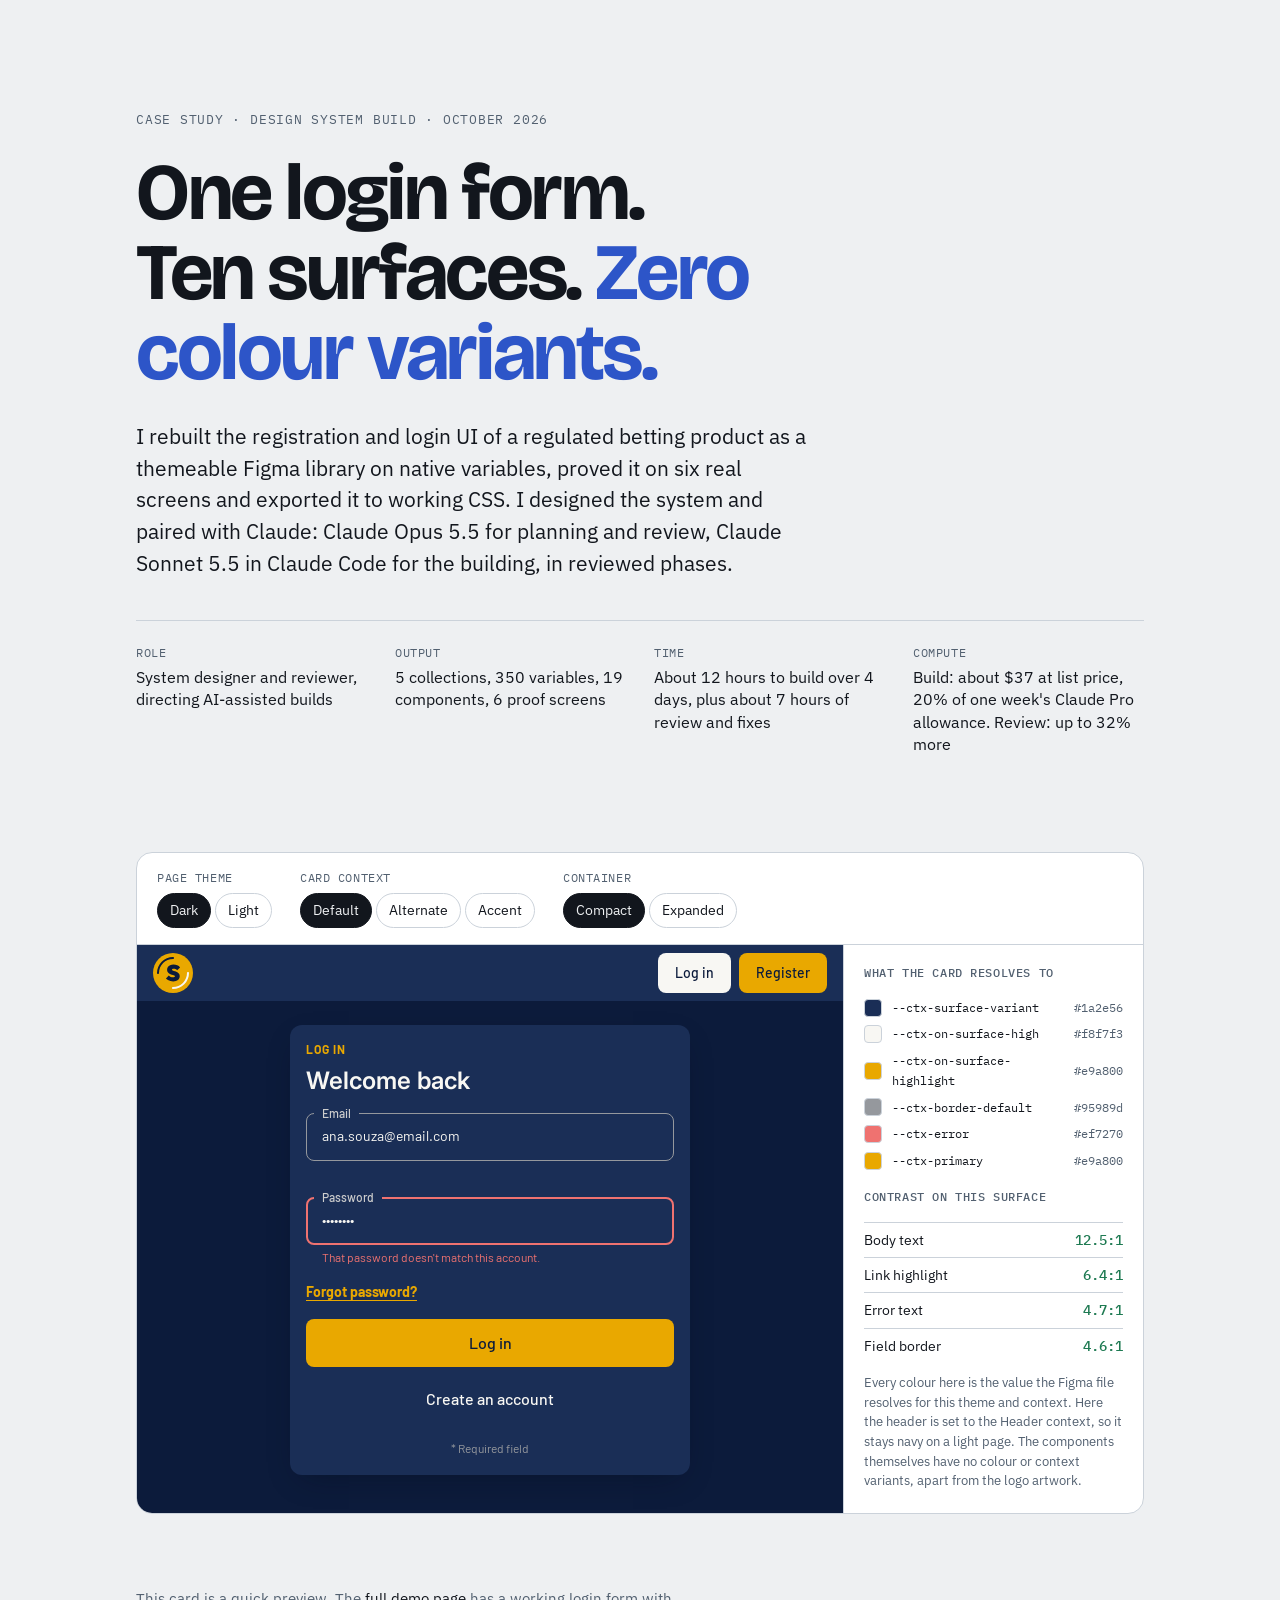
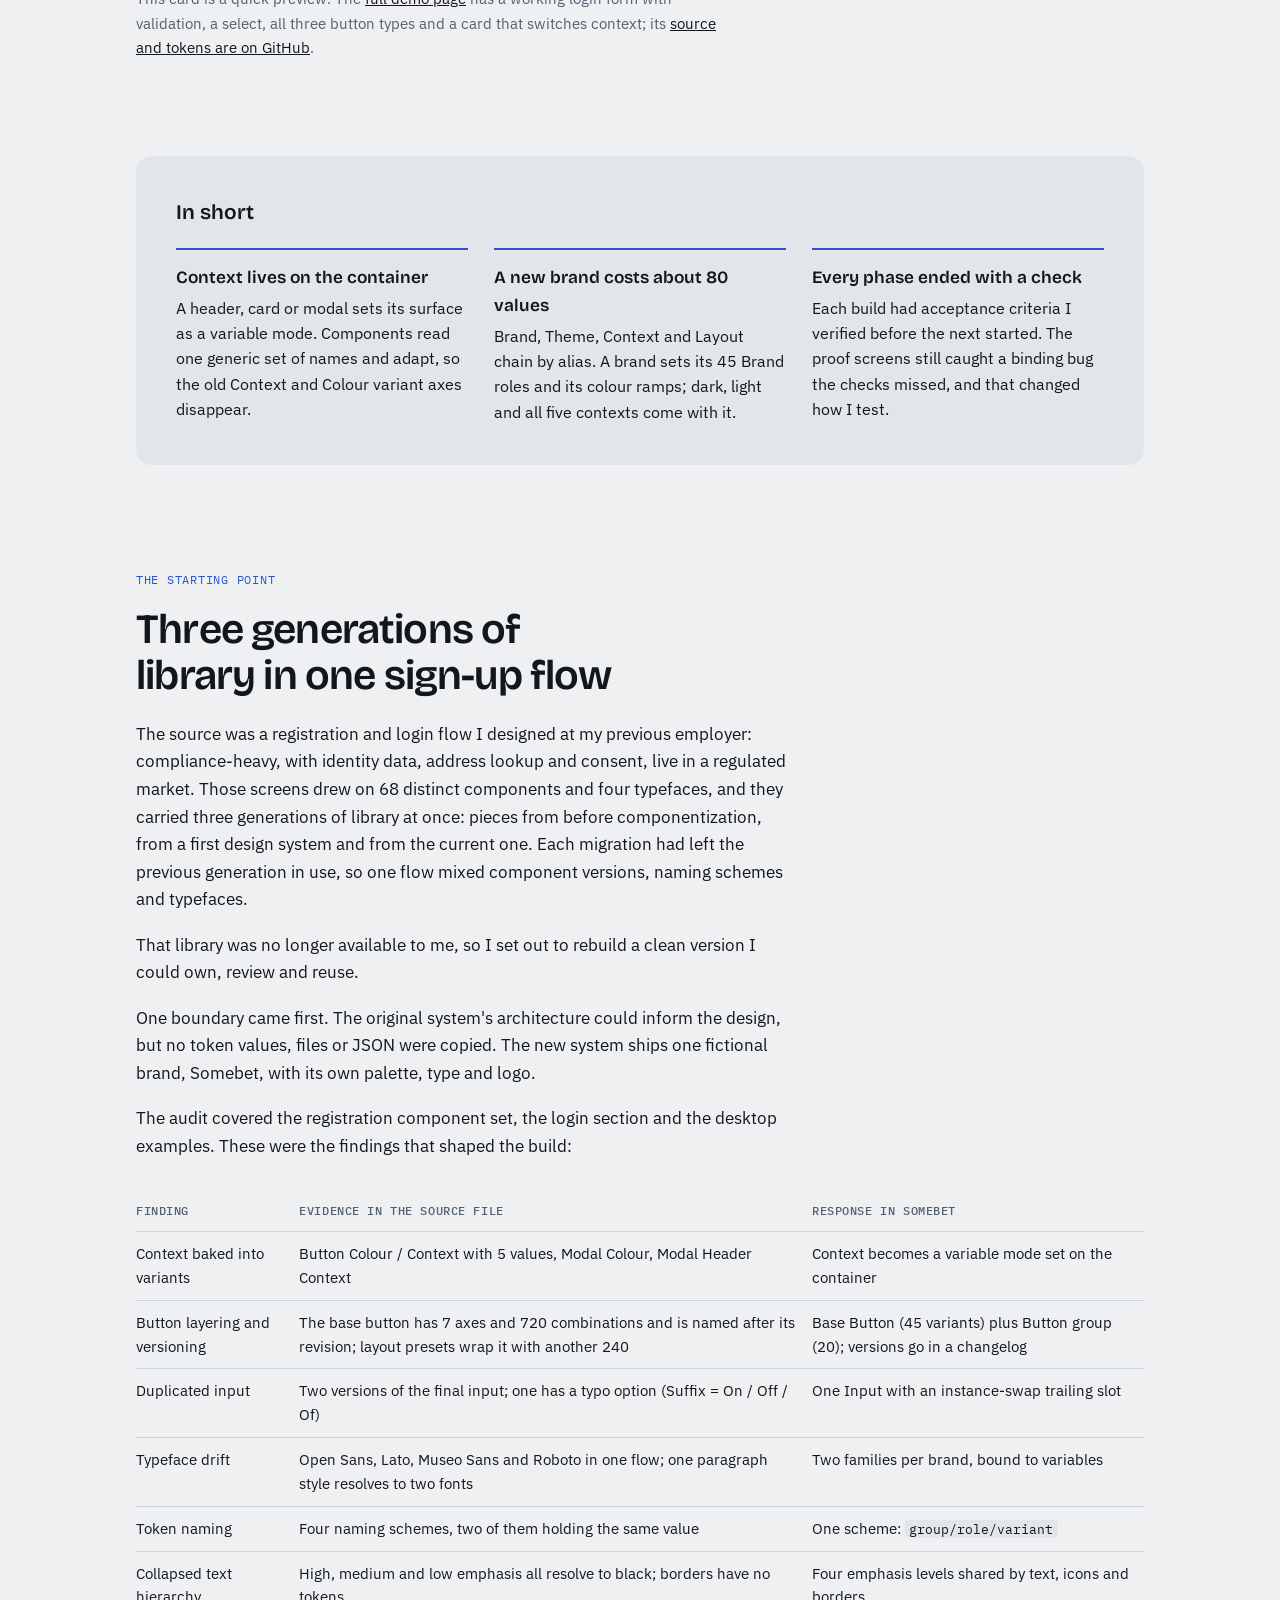
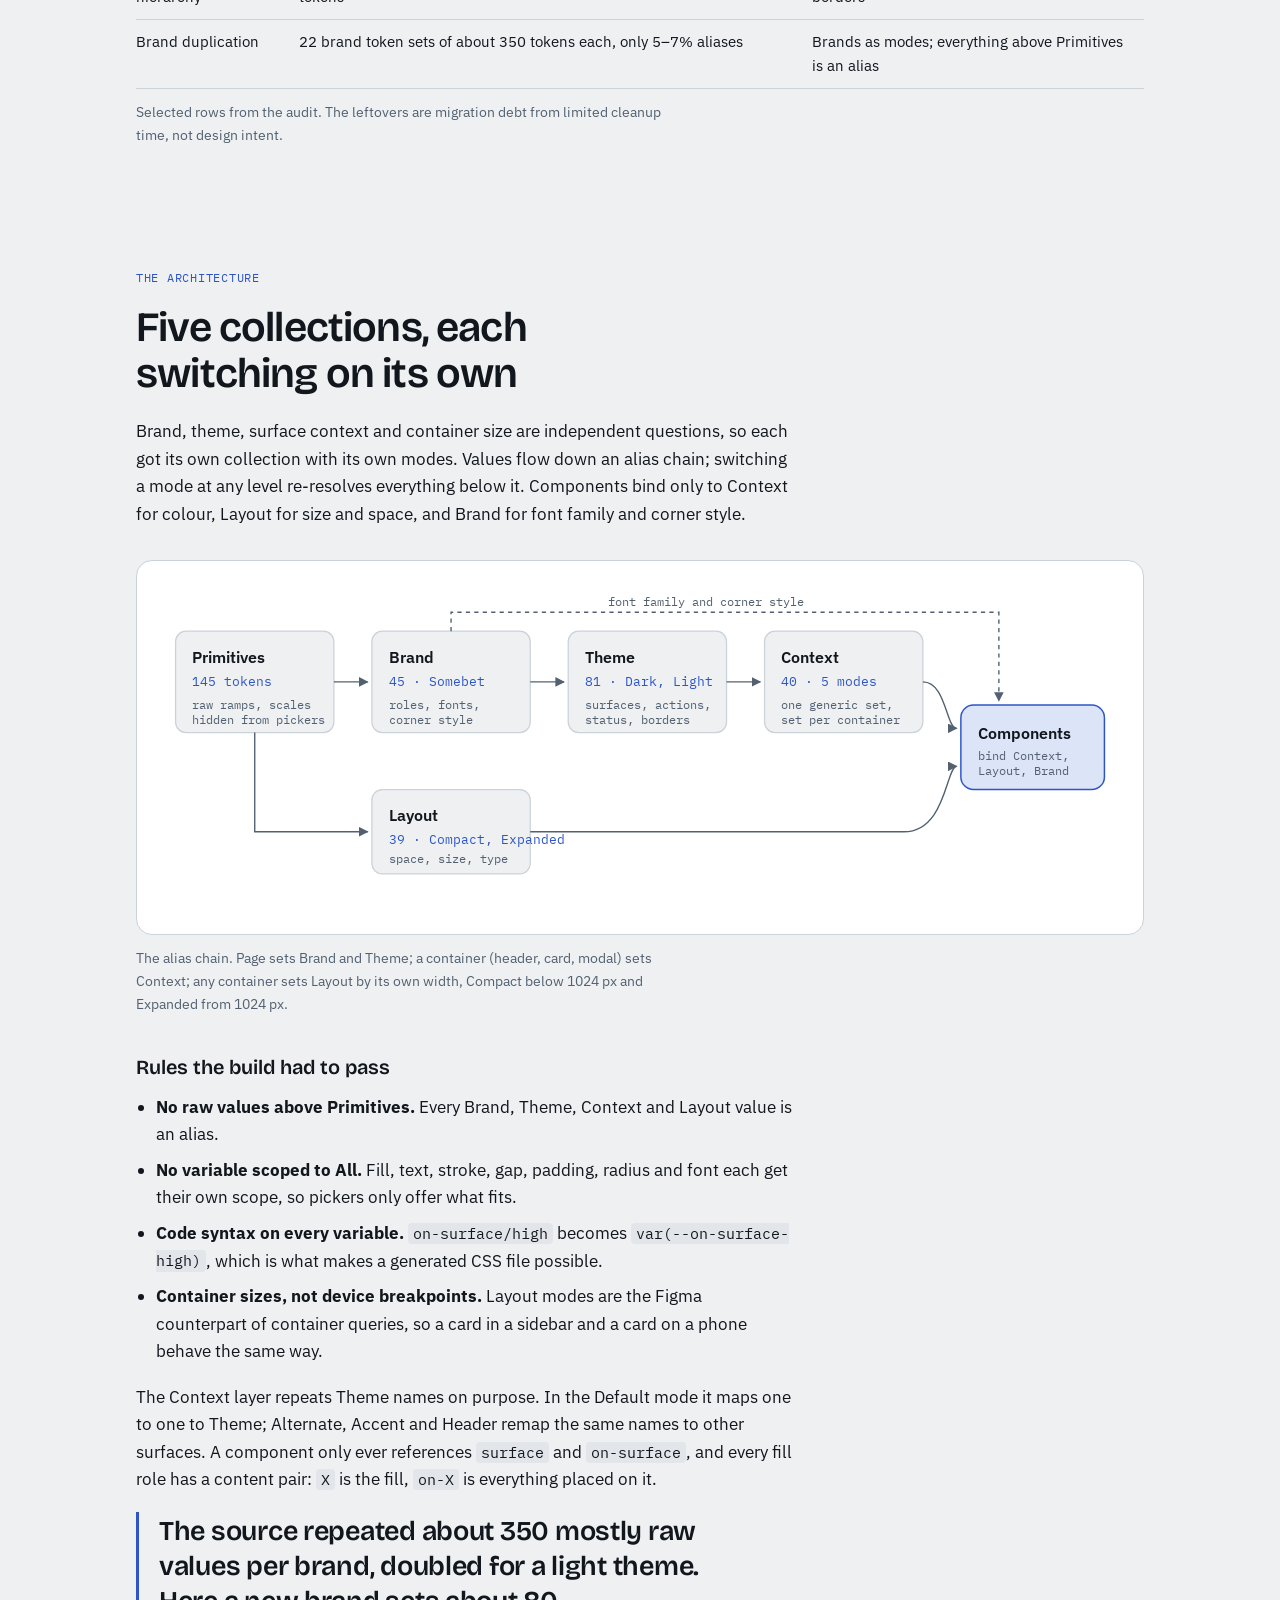
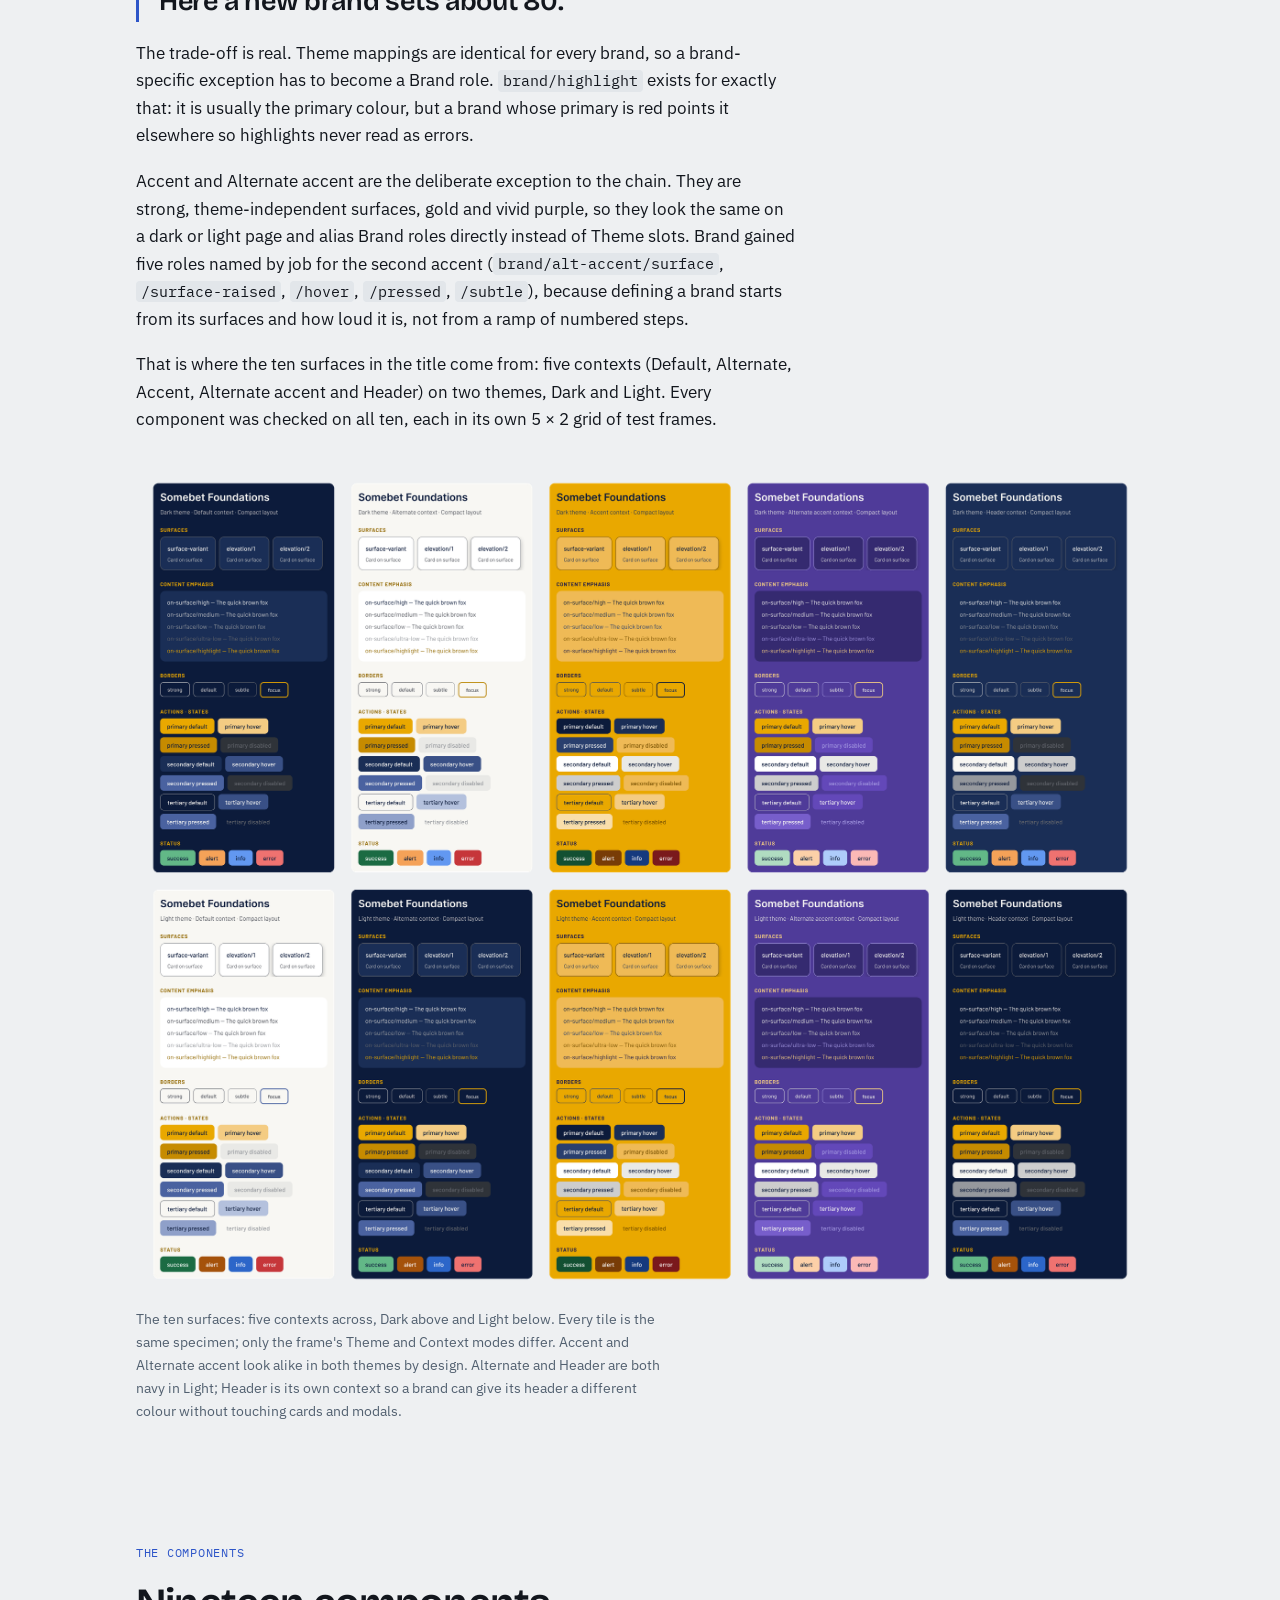
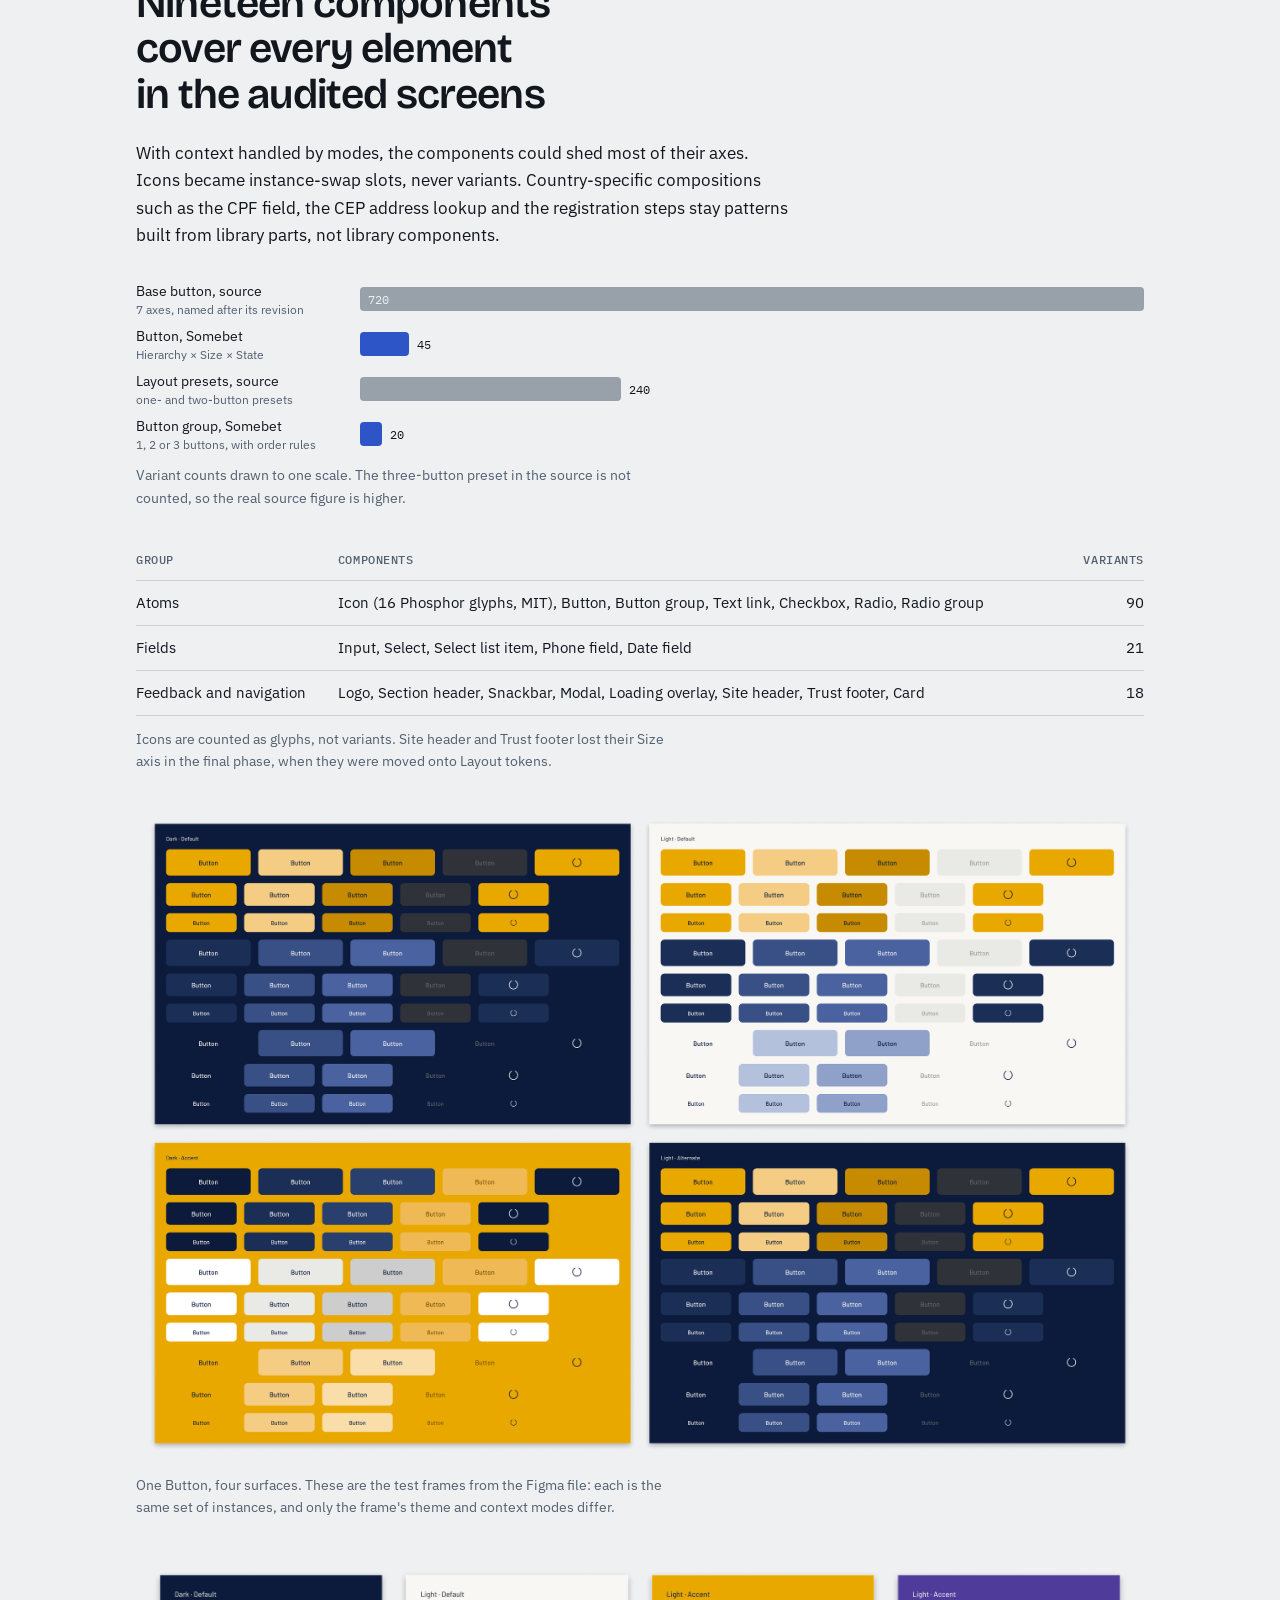
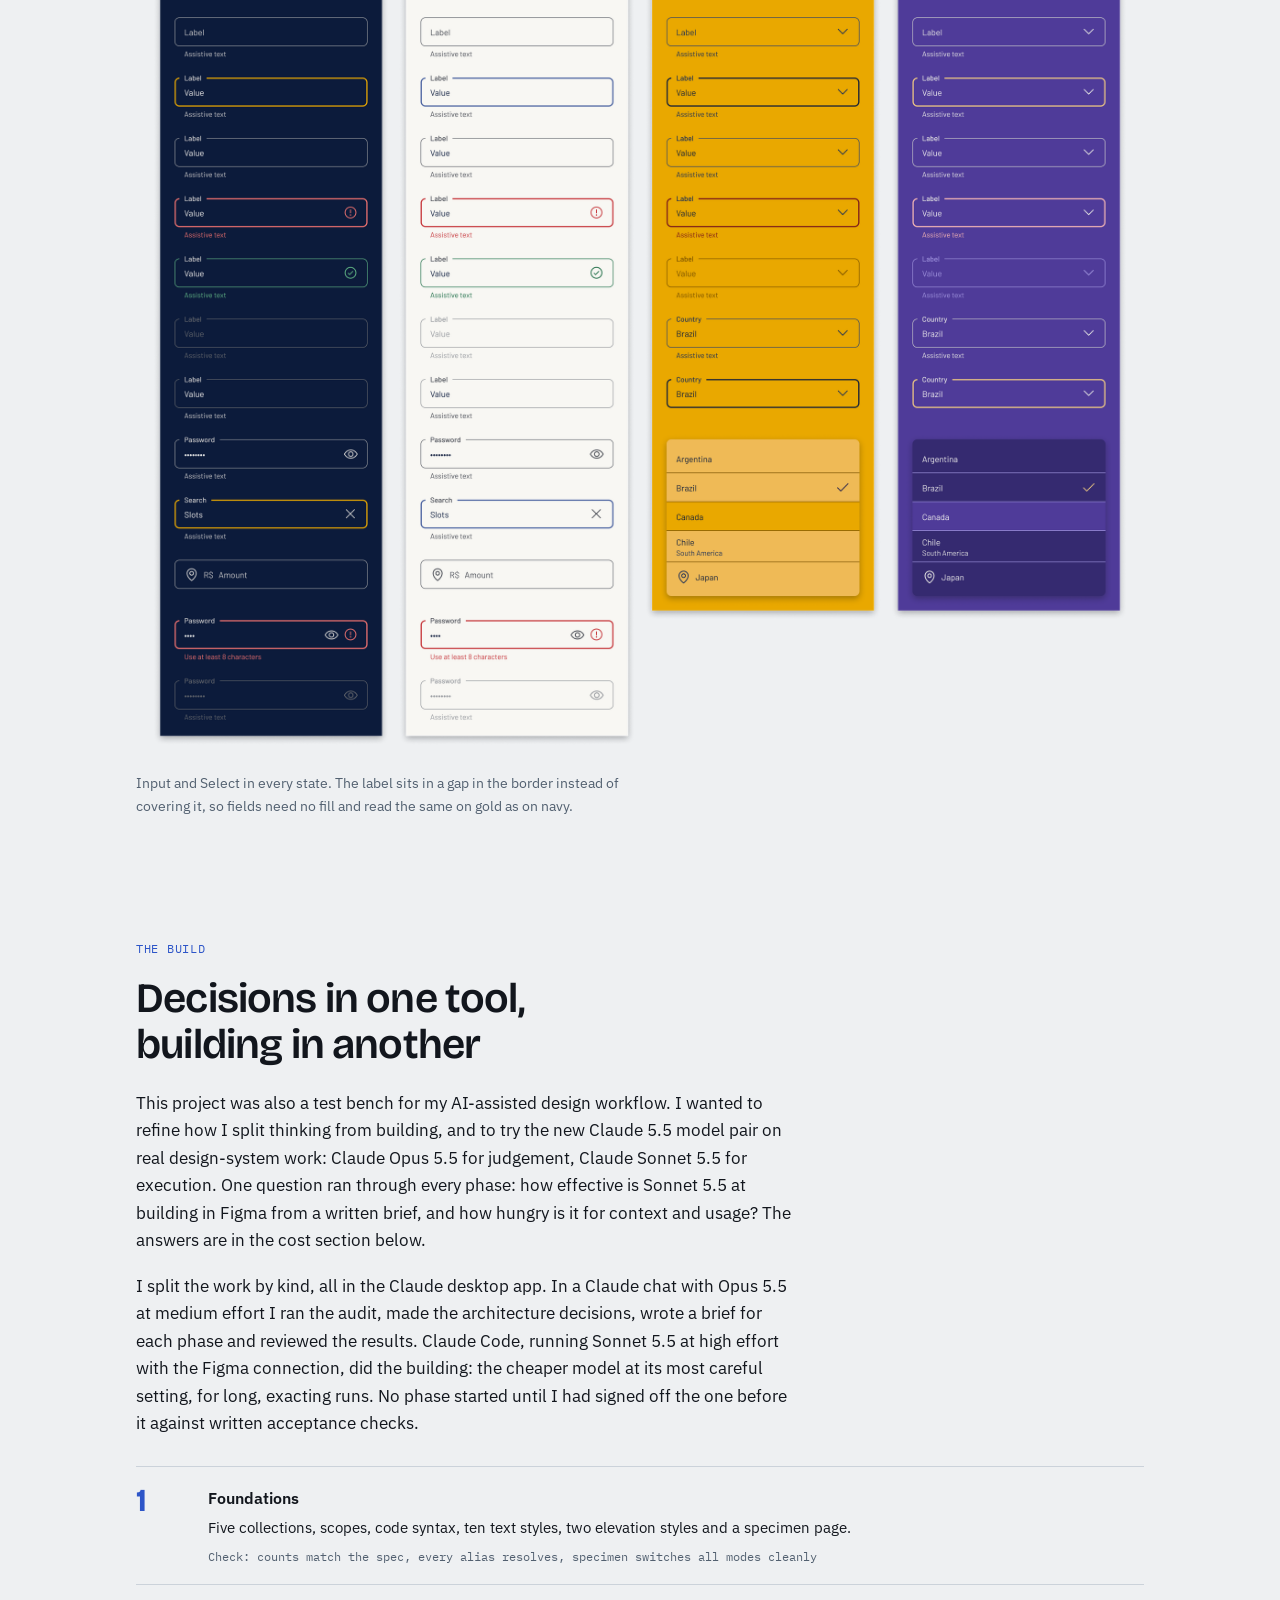
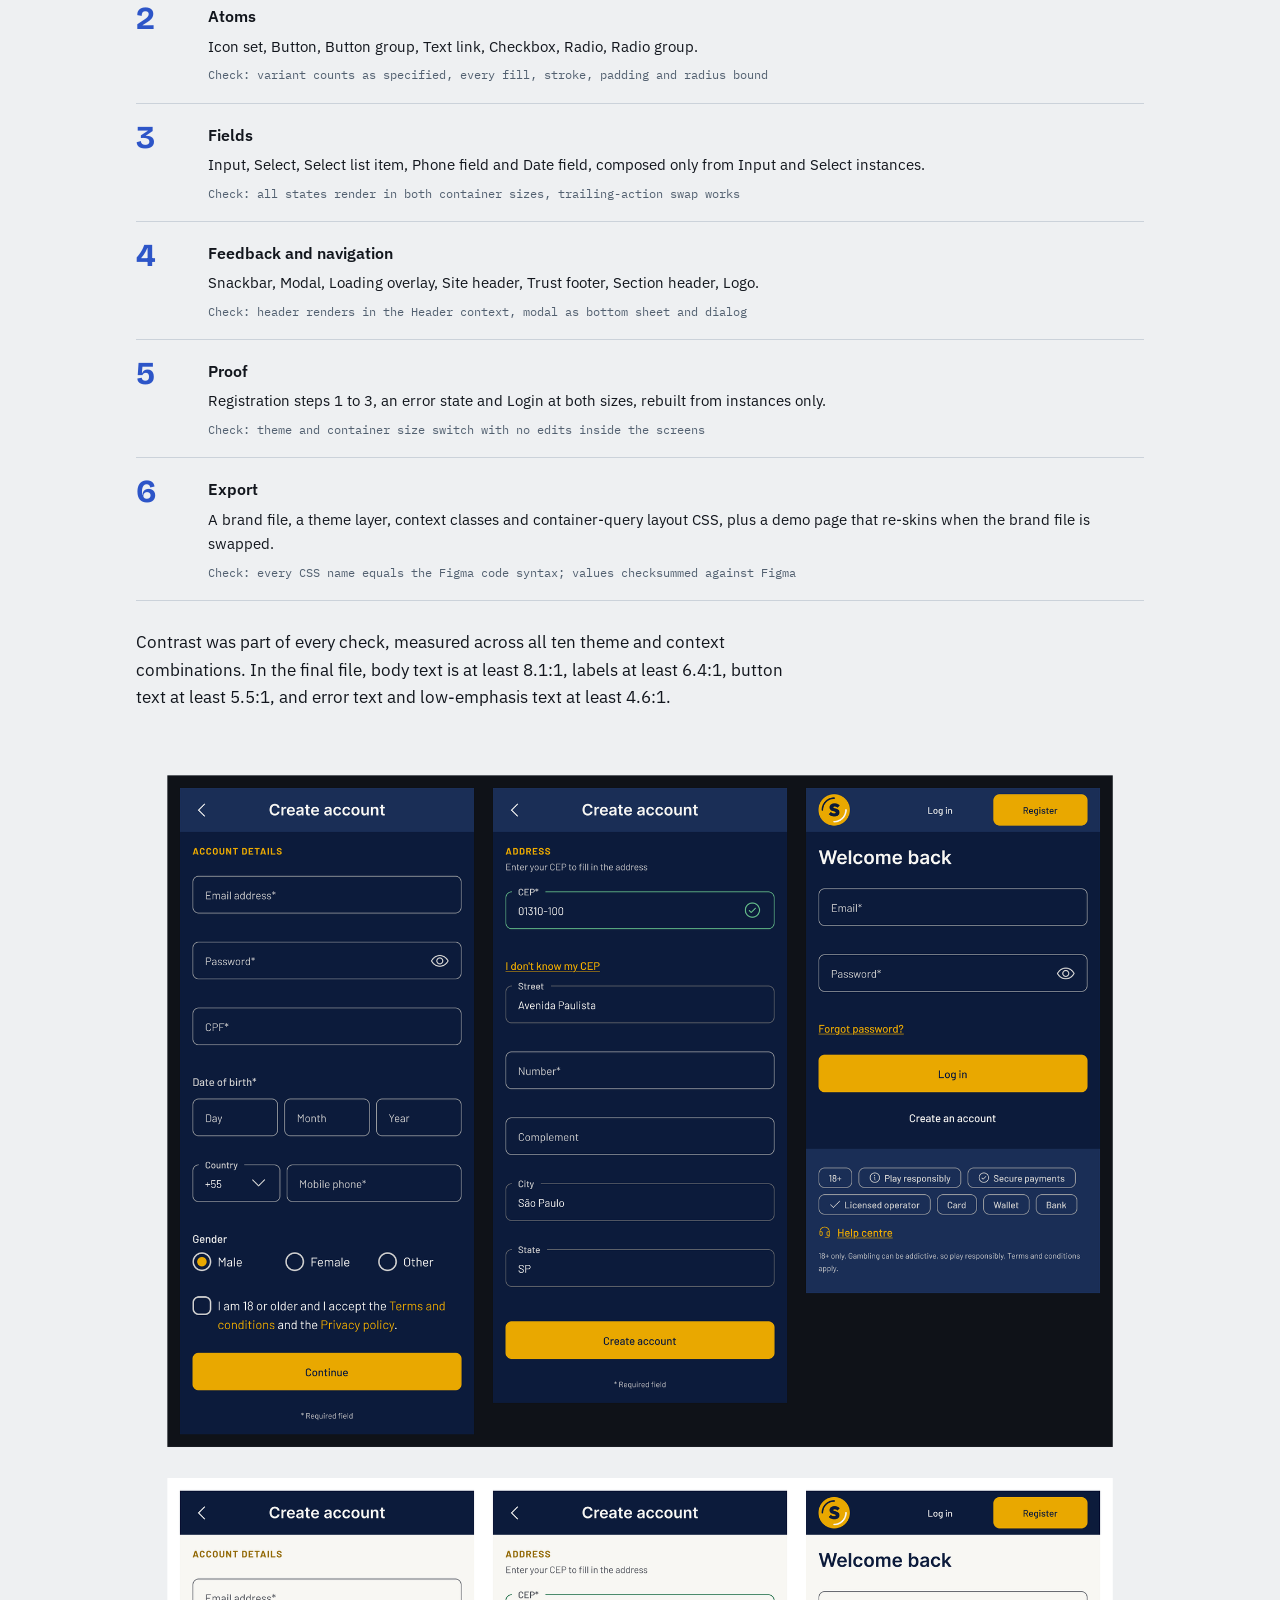
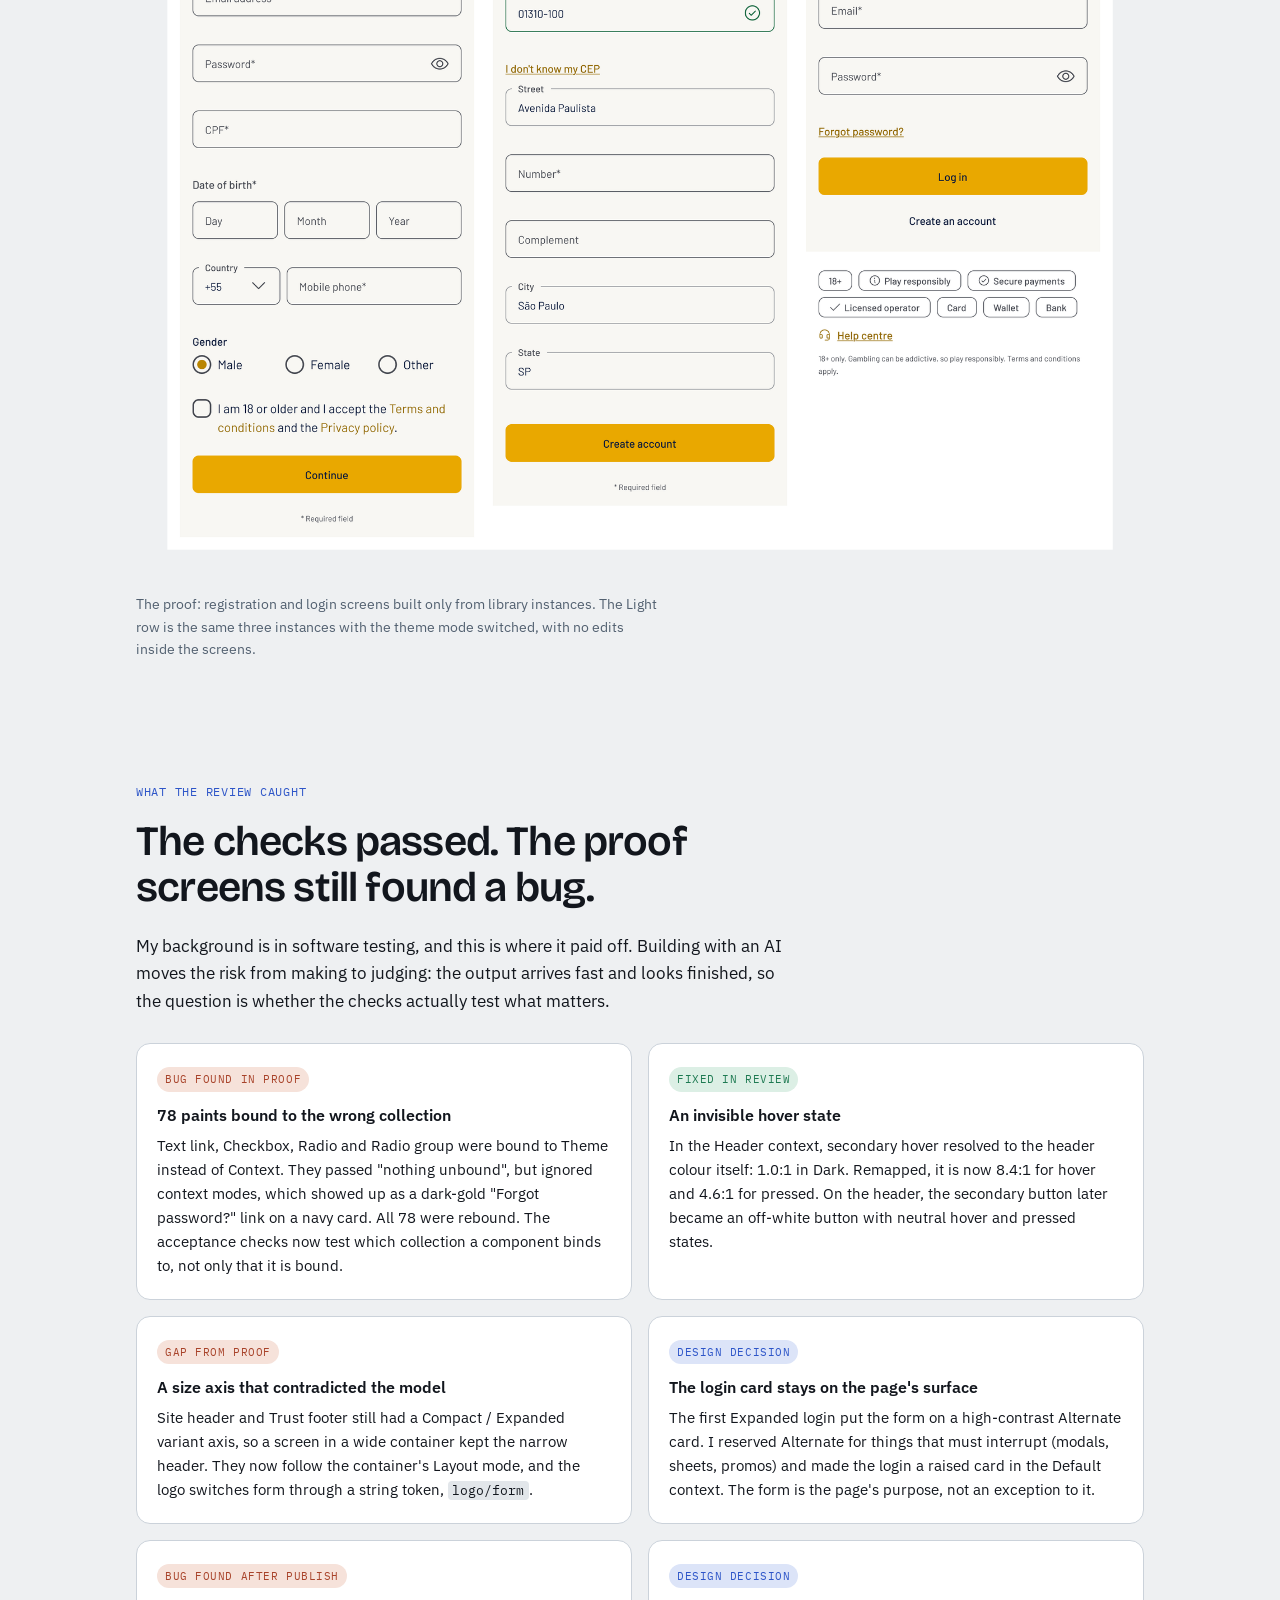
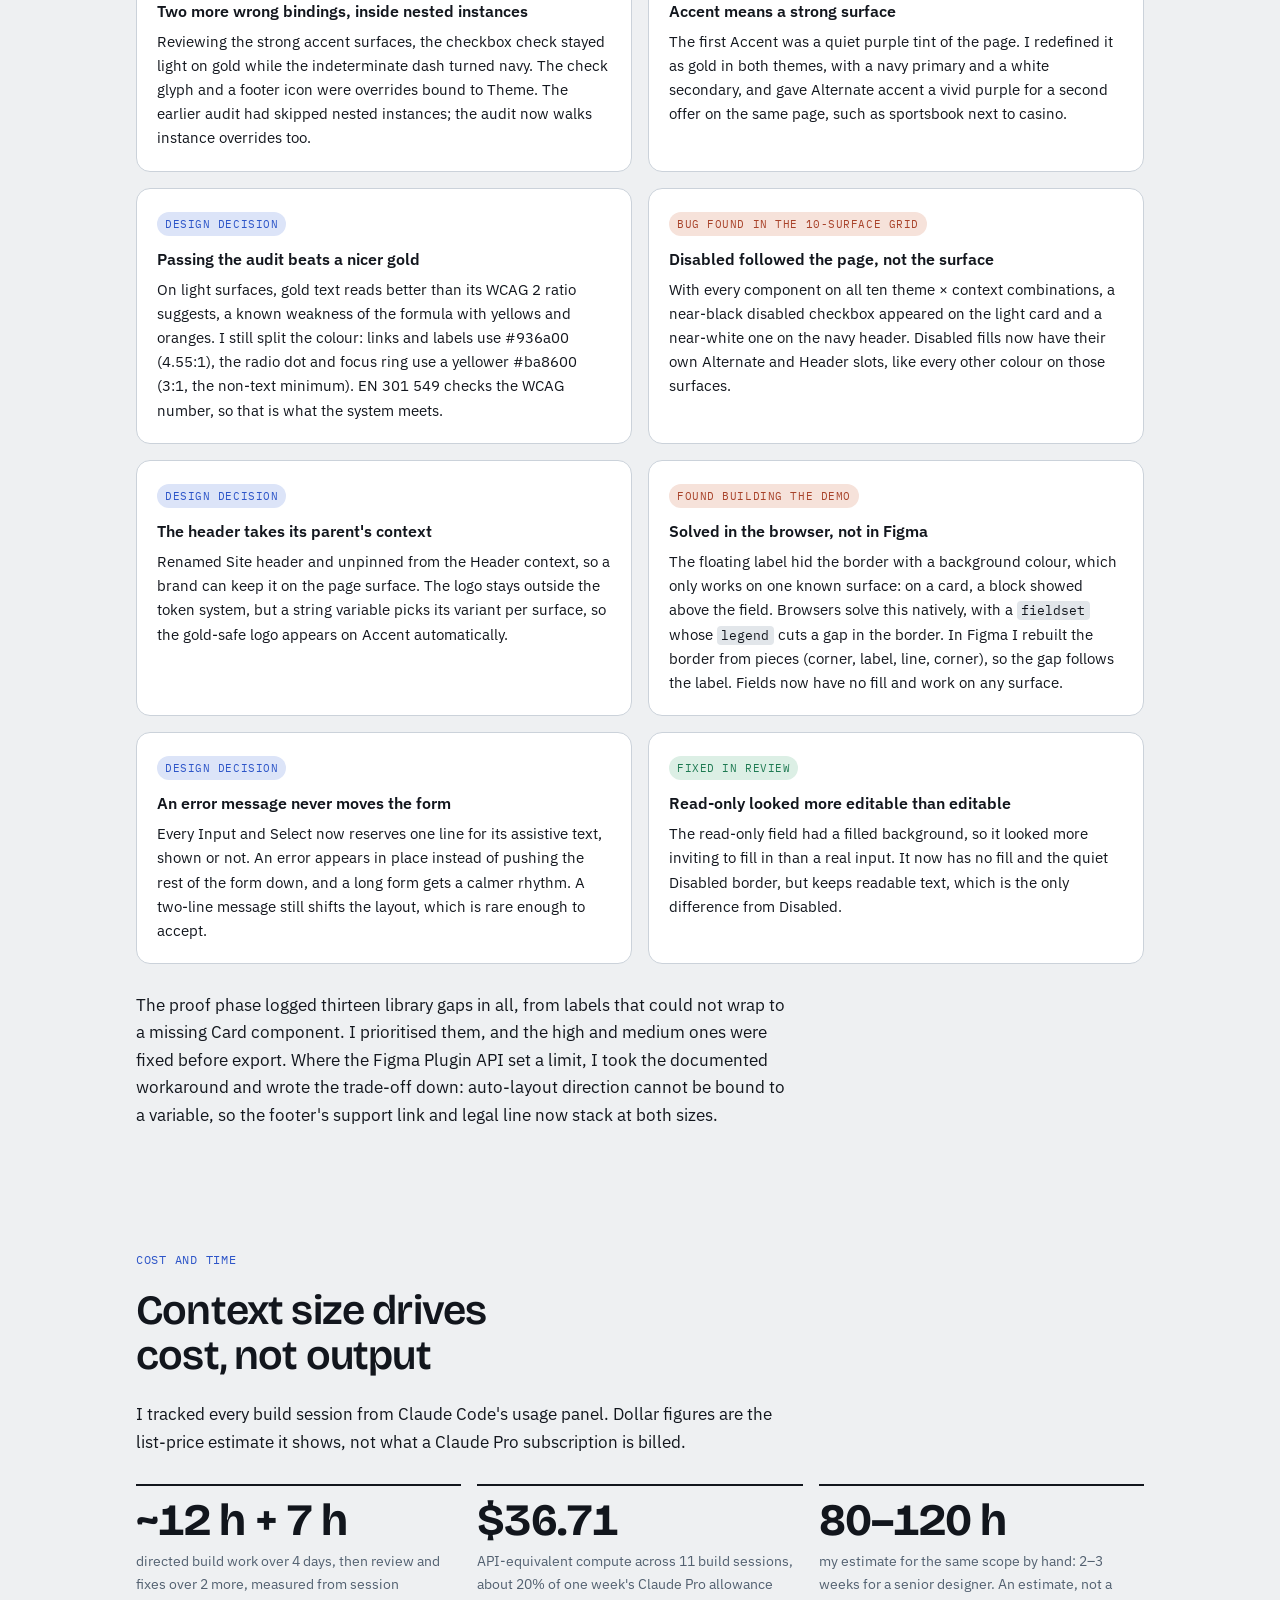
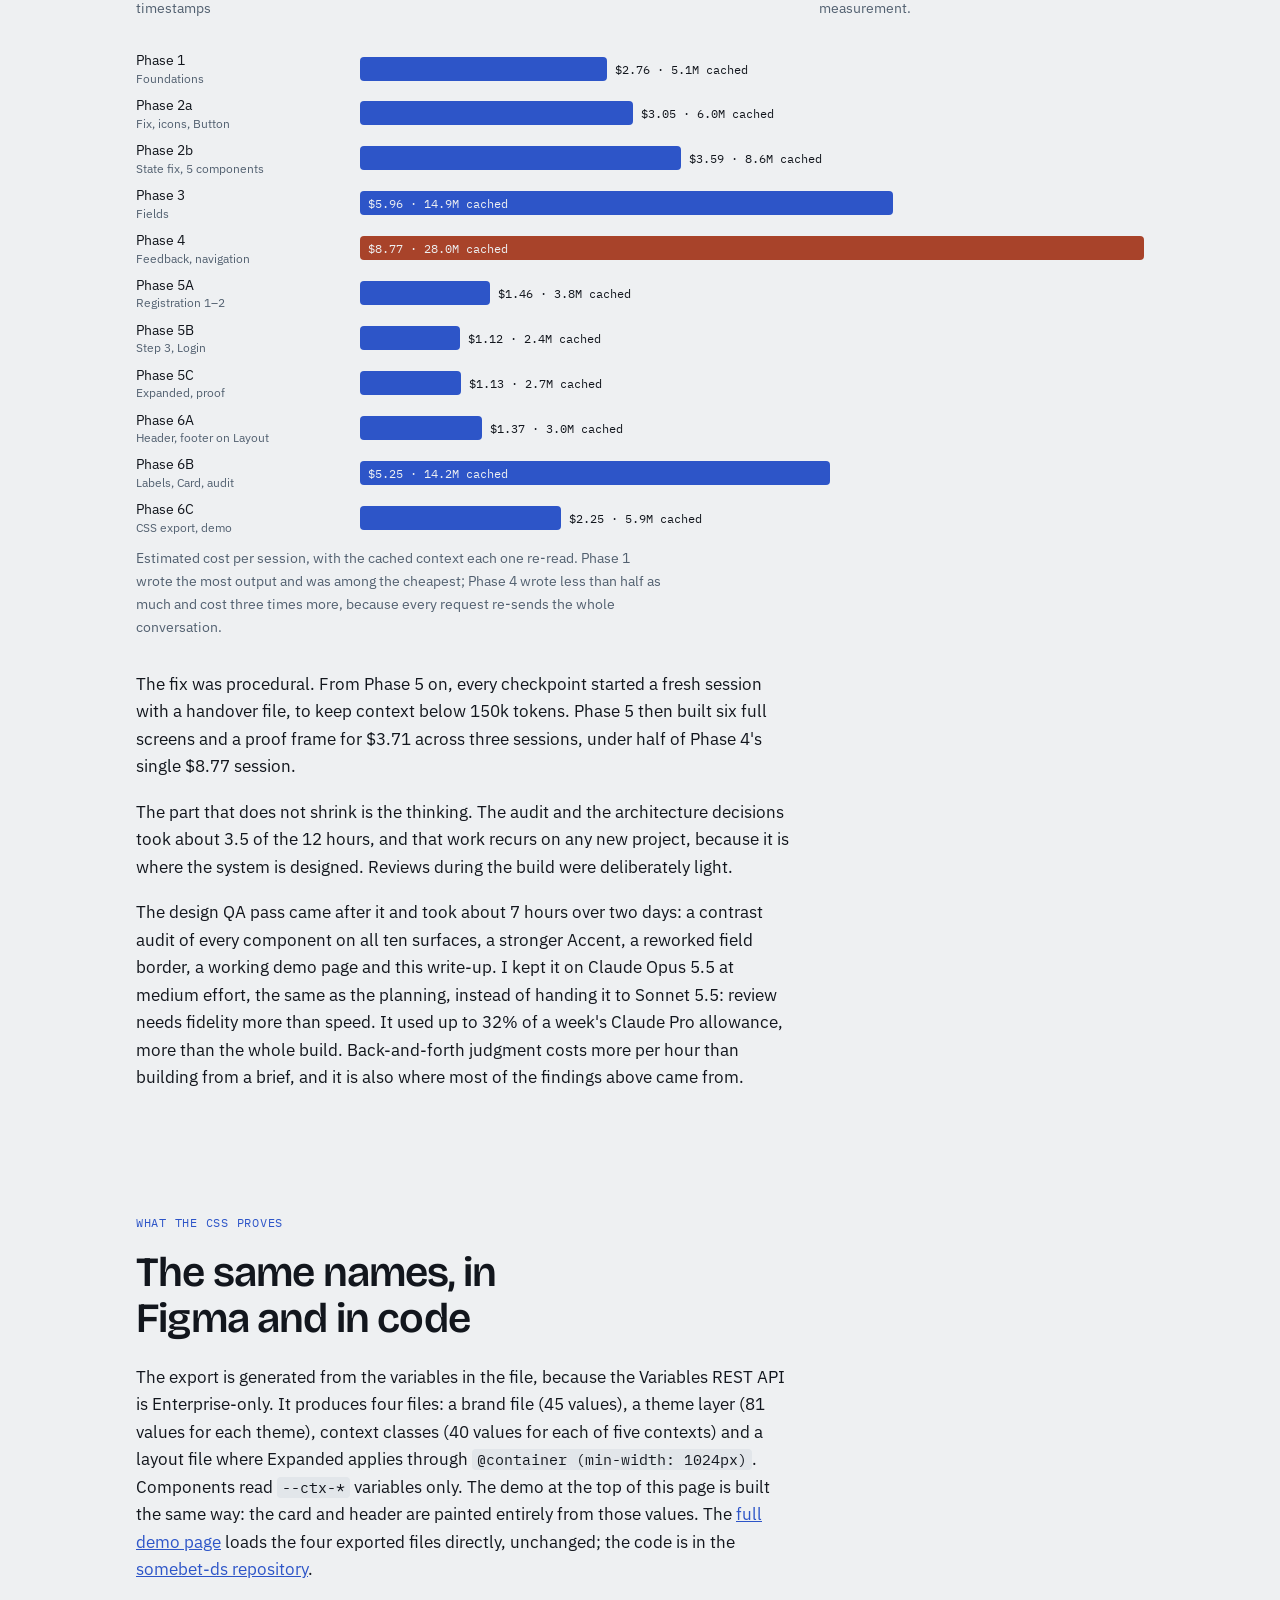
==== index.html @ 05ecf07a "Case study: current token counts in the diagram, real code-syntax example, exact variant count, logo" ====
<!doctype html>
<html lang="en">
<head>
<meta charset="utf-8">
<meta name="viewport" content="width=device-width, initial-scale=1">
<title>Somebet design system · Case study · István Pukli</title>
<meta name="description" content="How I rebuilt a betting product's registration and login UI as a themeable Figma library on native variables, proved it on real screens and exported it to working CSS.">
<meta name="author" content="István Pukli">
<link rel="canonical" href="https://istvanpukli.github.io/somebet-ds/">
<meta property="og:type" content="article">
<meta property="og:title" content="One login form. Ten surfaces. Zero colour variants.">
<meta property="og:description" content="How I rebuilt a betting product's registration and login UI as a themeable Figma library on native variables, proved it on real screens and exported it to working CSS.">
<meta property="og:url" content="https://istvanpukli.github.io/somebet-ds/">
<meta property="og:image" content="https://istvanpukli.github.io/somebet-ds/img/og.png">
<meta property="og:image:width" content="1200">
<meta property="og:image:height" content="627">
<meta name="twitter:card" content="summary_large_image">
<link rel="preconnect" href="https://fonts.googleapis.com">
<link rel="preconnect" href="https://fonts.gstatic.com" crossorigin>
<link href="https://fonts.googleapis.com/css2?family=Bricolage+Grotesque:opsz,wght@12..96,400;12..96,600;12..96,700&family=IBM+Plex+Sans:wght@400;500;600&family=IBM+Plex+Mono:wght@400;500&family=Inter:wght@600&family=Barlow:wght@400;500;700&family=Outfit:wght@700&display=swap" rel="stylesheet">
<style>
/* Layout: a single reading column with wide breakout figures; the live token demo is the hero. */
:root{
  --paper:#EEF0F2; --paper-2:#E2E6EA; --card:#FFFFFF; --ink:#12161D; --ink-soft:#526070; --line:#CBD2DA;
  --signal:#2D55C8; --signal-tint:#DCE4F8; --flag:#A8432A; --flag-tint:#F6E2DA; --pass:#1E7A52; --pass-tint:#DCEFE5;
  --note:#7E5300; --note-tint:#FFF2D2;
  --display:"Bricolage Grotesque", "Avenir Next", "Segoe UI", system-ui, sans-serif;
  --body:"IBM Plex Sans", "Helvetica Neue", Arial, system-ui, sans-serif;
  --mono:"IBM Plex Mono", ui-monospace, "SFMono-Regular", Menlo, Consolas, monospace;
}
@media (prefers-color-scheme: dark){
  :root:not([data-theme="light"]){
    --paper:#0F1217; --paper-2:#171C23; --card:#1B2129; --ink:#E7EBF0; --ink-soft:#9BA6B4; --line:#2C3540;
    --signal:#91AAFF; --signal-tint:#1E2A4A; --flag:#F0907A; --flag-tint:#3A2119; --pass:#62C394; --pass-tint:#17302A;
    --note:#F0C766; --note-tint:#33290F; color-scheme:dark;
  }
}
:root[data-theme="dark"]{
  --paper:#0F1217; --paper-2:#171C23; --card:#1B2129; --ink:#E7EBF0; --ink-soft:#9BA6B4; --line:#2C3540;
  --signal:#91AAFF; --signal-tint:#1E2A4A; --flag:#F0907A; --flag-tint:#3A2119; --pass:#62C394; --pass-tint:#17302A;
  --note:#F0C766; --note-tint:#33290F; color-scheme:dark;
}
*,*::before,*::after{box-sizing:border-box}
@media (prefers-reduced-motion:no-preference){html{scroll-behavior:smooth}}
body{background:var(--paper);color:var(--ink);font-family:var(--body);font-size:17px;line-height:1.62;-webkit-font-smoothing:antialiased}
a{color:var(--signal)}
:focus-visible{outline:2px solid var(--signal);outline-offset:3px;border-radius:3px}
code,.mono{font-family:var(--mono);font-size:.86em}
code{background:var(--paper-2);padding:.08em .35em;border-radius:4px;overflow-wrap:anywhere}

.page{max-width:1120px;margin:0 auto;padding-inline:clamp(16px,5vw,56px)}
.prose{max-width:66ch}
h1,h2,h3{font-family:var(--display);text-wrap:balance;margin:0}

/* Hero */
.hero{padding-block:clamp(48px,8vw,104px) clamp(24px,4vw,40px)}
.kicker{font-family:var(--mono);font-size:.8rem;letter-spacing:.06em;text-transform:uppercase;color:var(--ink-soft);margin:0 0 22px}
.hero h1{font-weight:700;font-size:clamp(2.4rem,6.6vw,5rem);line-height:1;letter-spacing:-.03em;max-width:15ch}
.hero h1 em{font-style:normal;color:var(--signal)}
.standfirst{font-size:clamp(1.12rem,1.9vw,1.32rem);line-height:1.5;max-width:52ch;margin:28px 0 0;color:var(--ink)}
.facts{display:grid;grid-template-columns:repeat(4,minmax(0,1fr));gap:20px 28px;margin:40px 0 0;padding:22px 0 0;border-top:1px solid var(--line)}
.facts dt{font-family:var(--mono);font-size:.74rem;letter-spacing:.05em;text-transform:uppercase;color:var(--ink-soft);margin-bottom:4px}
.facts dd{margin:0;font-size:.97rem;line-height:1.45}
@media (max-width:820px){.facts{grid-template-columns:repeat(2,minmax(0,1fr))}}

/* Demo */
.demo{margin:clamp(32px,5vw,56px) 0 clamp(56px,9vw,104px);display:grid;grid-template-columns:minmax(0,1fr) 300px;gap:0;background:var(--card);border:1px solid var(--line);border-radius:16px;overflow:hidden}
@media (max-width:900px){.demo{grid-template-columns:1fr}}
.controls{grid-column:1/-1;display:flex;flex-wrap:wrap;gap:14px 28px;padding:16px 20px;border-bottom:1px solid var(--line)}
.ctl{display:flex;flex-direction:column;gap:6px;min-width:0}
.ctl-label{font-family:var(--mono);font-size:.72rem;letter-spacing:.05em;text-transform:uppercase;color:var(--ink-soft)}
.seg{display:flex;flex-wrap:wrap;gap:4px}
.seg button{font:inherit;font-size:.86rem;border:1px solid var(--line);background:transparent;color:var(--ink);border-radius:999px;padding:5px 12px;cursor:pointer}
.seg button:hover{border-color:var(--ink-soft)}
.seg button[aria-pressed="true"]{background:var(--ink);color:var(--paper);border-color:var(--ink)}
.stage{background:var(--surface);transition:background .25s;min-width:0;display:flex;flex-direction:column;min-height:520px}
.readout{border-left:1px solid var(--line);padding:18px 20px 22px;display:flex;flex-direction:column;gap:16px;min-width:0}
@media (max-width:900px){.readout{border-left:0;border-top:1px solid var(--line)}}
.readout h3{font-family:var(--mono);font-size:.74rem;font-weight:500;letter-spacing:.05em;text-transform:uppercase;color:var(--ink-soft)}
.tok{list-style:none;margin:0;padding:0;display:grid;gap:7px}
.tok li{display:grid;grid-template-columns:18px minmax(0,1fr) auto;gap:10px;align-items:center;font-family:var(--mono);font-size:.76rem}
.tok .sw{width:18px;height:18px;border-radius:4px;border:1px solid var(--line)}
.tok .nm{overflow-wrap:anywhere}
.tok .hx{color:var(--ink-soft);font-variant-numeric:tabular-nums}
.ratios{display:grid;gap:6px}
.ratio{display:flex;justify-content:space-between;gap:10px;font-size:.86rem;border-top:1px solid var(--line);padding-top:6px}
.ratio b{font-family:var(--mono);font-weight:500;font-variant-numeric:tabular-nums}
.ratio .ok{color:var(--pass)}
.readout p{margin:0;font-size:.82rem;color:var(--ink-soft);line-height:1.5}

/* Somebet UI inside the demo, painted only from --ctx values set by script */
.sb{font-family:"Barlow",Arial,sans-serif;color:var(--on-surface-high)}
.sb-header{background:var(--surface);color:var(--on-surface-high);display:flex;align-items:center;justify-content:space-between;gap:12px;padding-inline:var(--inset);height:var(--header-h);transition:background .25s,height .2s}
.logo-svg{display:block;height:32px;width:auto;max-width:100%}
.logo-svg.c{height:40px}
.lg-some{fill:var(--on-surface-high);transition:fill .25s}
.hdr-actions{display:flex;gap:8px}
.sb-btn{font-family:"Barlow",Arial,sans-serif;font-weight:500;font-size:14px;line-height:20px;border-radius:8px;border:1.5px solid transparent;padding:0 16px;height:40px;display:inline-flex;align-items:center;justify-content:center;cursor:pointer;white-space:nowrap;transition:background .15s}
.b-primary{background:var(--primary);color:var(--on-primary)}
.b-primary:hover{background:var(--primary-hover)}
.b-primary:active{background:var(--primary-pressed)}
.b-secondary{background:var(--secondary);color:var(--on-secondary)}
.b-secondary:hover{background:var(--secondary-hover)}
.b-tertiary{background:var(--tertiary);color:var(--on-tertiary)}
.b-tertiary:hover{background:var(--tertiary-hover)}
.sb-body{flex:1;display:flex;justify-content:center;align-items:flex-start;padding:var(--section) var(--inset)}
.sb-card{width:100%;max-width:var(--form-w);background:var(--surface);color:var(--on-surface-high);border-radius:12px;padding:var(--inset-c);display:flex;flex-direction:column;gap:16px;transition:background .25s}
.sb-card.raised{background:var(--surface-variant);box-shadow:0 10px 30px -12px rgba(5,10,25,.45)}
.overline{font-weight:700;font-size:12px;line-height:16px;letter-spacing:.08em;text-transform:uppercase;color:var(--on-surface-highlight);margin:0}
.sb-title{font-family:"Inter",sans-serif;font-weight:600;font-size:var(--hl);line-height:var(--hl-lh);margin:-8px 0 0;color:var(--on-surface-high)}
/* Field: no fill; the border is a fieldset whose legend (an invisible copy of the label) cuts the notch */
.field{display:flex;flex-direction:column;gap:4px}
.field .fbox{position:relative}
.field .box{height:48px;display:flex;align-items:center;padding:0 16px;font-size:14px;color:var(--on-surface-high)}
.field .ol{position:absolute;inset:-7.5px 0 0 0;margin:0;min-width:0;padding:0 7px;border:1px solid var(--border-default);border-radius:8px;pointer-events:none;transition:border-color .25s}
.field .ol legend{float:unset;width:auto;height:16px;padding:0;max-width:100%;overflow:hidden;visibility:hidden;white-space:nowrap;font-weight:500;font-size:12px;line-height:16px}
.field .ol legend span{display:inline-block;padding:0 8px}
.field .lbl{position:absolute;top:-8px;left:8px;padding:0 8px;font-weight:500;font-size:12px;line-height:16px;color:var(--on-surface-medium)}
.field.err .ol{top:-7px;padding:0 6px;border-width:2px;border-color:var(--error)}
.assist{min-height:16px;padding:0 16px;font-size:12px;line-height:16px;color:var(--error)}
.sb-link{font-weight:700;font-size:14px;color:var(--on-surface-highlight);text-decoration:underline;text-underline-offset:3px;align-self:flex-start}
.sb-actions{display:flex;flex-direction:column;gap:8px}
.sb-actions .sb-btn{height:48px;width:100%;font-size:16px;line-height:24px}
.sb-meta{font-size:12px;color:var(--on-surface-low);text-align:center}

/* In short */
.inshort{background:var(--paper-2);border-radius:16px;padding:clamp(22px,4vw,40px);margin:0 0 clamp(56px,9vw,104px)}
.inshort h2{font-size:1.3rem;font-weight:600;margin:0 0 18px}
.inshort ul{margin:0;padding:0;list-style:none;display:grid;grid-template-columns:repeat(3,minmax(0,1fr));gap:26px}
.inshort li{border-top:2px solid var(--signal);padding-top:14px;font-size:.98rem}
.inshort li b{display:block;font-family:var(--display);font-weight:600;font-size:1.08rem;margin-bottom:4px}
@media (max-width:820px){.inshort ul{grid-template-columns:1fr;gap:20px}}

/* Chapters */
.chapter{margin:0 0 clamp(64px,10vw,120px)}
.chapter h2{font-weight:600;font-size:clamp(1.8rem,3.6vw,2.6rem);line-height:1.1;letter-spacing:-.02em;margin:0 0 22px;max-width:22ch}
.chapter h3{font-weight:600;font-size:1.25rem;margin:36px 0 10px}
.chapter p{margin:0 0 18px}
.lede-num{font-family:var(--mono);font-size:.78rem;letter-spacing:.06em;text-transform:uppercase;color:var(--signal);margin:0 0 12px}
.pull{font-family:var(--display);font-weight:600;font-size:clamp(1.3rem,2.4vw,1.7rem);line-height:1.3;letter-spacing:-.01em;border-left:3px solid var(--signal);padding:2px 0 2px 20px;margin:32px 0;max-width:34ch}
ul.plain{padding-left:1.15em;margin:0 0 18px}
ul.plain li{margin-bottom:8px}
.aside{font-size:.92rem;color:var(--ink-soft);border-top:1px dashed var(--line);padding-top:12px;margin-top:24px;max-width:66ch}

figure{margin:32px 0}
figcaption{font-size:.88rem;color:var(--ink-soft);margin-top:12px;max-width:66ch}
.scroll-x{overflow-x:auto;-webkit-overflow-scrolling:touch}

/* Tables */
table{border-collapse:collapse;width:100%;font-size:.92rem}
th,td{text-align:left;vertical-align:top;padding:10px 14px 10px 0;border-bottom:1px solid var(--line)}
th{font-family:var(--mono);font-size:.72rem;font-weight:500;letter-spacing:.05em;text-transform:uppercase;color:var(--ink-soft)}
td.num,th.num{text-align:right;font-variant-numeric:tabular-nums;padding-right:0;padding-left:14px;white-space:nowrap}
.tbl{min-width:620px}

/* Alias chain diagram */
.diagram{background:var(--card);border:1px solid var(--line);border-radius:16px;padding:clamp(14px,3vw,28px)}
.diagram svg{display:block;width:100%;min-width:680px;height:auto}
.d-box{fill:var(--paper);stroke:var(--line);stroke-width:1.2}
.d-key{fill:var(--signal-tint);stroke:var(--signal);stroke-width:1.4}
.d-line{stroke:var(--ink-soft);stroke-width:1.3;fill:none}
.d-t{font-family:var(--body);font-size:15px;font-weight:600;fill:var(--ink)}
.d-s{font-family:var(--mono);font-size:11.5px;fill:var(--ink-soft)}
.d-n{font-family:var(--mono);font-size:12px;fill:var(--signal)}
.d-arrow{fill:var(--ink-soft)}

/* Bars */
.bars{display:grid;gap:10px}
.bar{display:grid;grid-template-columns:minmax(120px,210px) minmax(0,1fr);gap:14px;align-items:center;font-size:.9rem}
.bar .lab{line-height:1.3}
.bar .lab small{display:block;color:var(--ink-soft);font-size:.78rem}
.track{position:relative;height:24px}
.fill{height:100%;border-radius:4px;background:var(--signal);min-width:2px}
.fill.old{background:var(--ink-soft);opacity:.55}
.fill.hot{background:var(--flag)}
.track .v{position:absolute;top:50%;transform:translateY(-50%);font-family:var(--mono);font-size:.78rem;font-variant-numeric:tabular-nums;padding-left:8px;white-space:nowrap}
@media (max-width:560px){.bar{grid-template-columns:1fr;gap:4px}}

/* Phases */
.phases{list-style:none;padding:0;margin:28px 0;counter-reset:p}
.phases li{display:grid;grid-template-columns:56px minmax(0,1fr);gap:16px;padding:18px 0;border-top:1px solid var(--line)}
.phases li:last-child{border-bottom:1px solid var(--line)}
.phases .n{font-family:var(--display);font-weight:700;font-size:2rem;line-height:1;color:var(--signal)}
.phases h4{margin:0 0 4px;font-size:1.02rem;font-weight:600}
.phases p{margin:0;font-size:.95rem}
.phases .check{display:block;margin-top:6px;font-family:var(--mono);font-size:.78rem;color:var(--ink-soft)}

/* Finding cards */
.finds{display:grid;grid-template-columns:repeat(2,minmax(0,1fr));gap:16px;margin:28px 0}
@media (max-width:760px){.finds{grid-template-columns:1fr}}
.find{background:var(--card);border:1px solid var(--line);border-radius:14px;padding:20px;min-width:0}
.find .tag{display:inline-block;font-family:var(--mono);font-size:.7rem;letter-spacing:.05em;text-transform:uppercase;padding:3px 8px;border-radius:999px;margin-bottom:10px}
.tag.bug{background:var(--flag-tint);color:var(--flag)}
.tag.fix{background:var(--pass-tint);color:var(--pass)}
.tag.call{background:var(--signal-tint);color:var(--signal)}
.find h4{margin:0 0 6px;font-size:1.02rem;font-weight:600}
.find p{margin:0;font-size:.93rem}

/* Big numbers */
.compare{display:grid;grid-template-columns:repeat(3,minmax(0,1fr));gap:16px;margin:28px 0}
@media (max-width:760px){.compare{grid-template-columns:1fr}}
.stat{border-top:2px solid var(--ink);padding-top:12px}
.stat b{display:block;font-family:var(--display);font-weight:700;font-size:clamp(2rem,4vw,2.8rem);line-height:1;letter-spacing:-.02em;font-variant-numeric:tabular-nums}
.stat span{display:block;font-size:.9rem;color:var(--ink-soft);margin-top:6px}

.demo-more{margin:-32px 0 clamp(56px,9vw,96px);font-size:.95rem;color:var(--ink-soft);max-width:66ch}
.demo-more a{color:var(--ink)}
/* Figma renders (transparent PNG @2x) */
.shot img{display:block;width:100%;height:auto}
/* Screenshot slots and draft notes */
.slot{border:1.5px dashed var(--line);border-radius:14px;background:repeating-linear-gradient(135deg,transparent 0 14px,color-mix(in srgb,var(--line) 35%,transparent) 14px 15px);min-height:220px;display:flex;align-items:center;justify-content:center;text-align:center;padding:24px}
.slot p{margin:0;font-size:.9rem;color:var(--ink-soft);max-width:46ch}
.slot b{display:block;color:var(--ink);font-weight:600;margin-bottom:4px}
.slots{display:grid;grid-template-columns:repeat(2,minmax(0,1fr));gap:16px}
@media (max-width:760px){.slots{grid-template-columns:1fr}}
.note{background:var(--note-tint);border:1px dashed var(--note);border-radius:10px;padding:14px 18px;margin:24px 0;font-size:.92rem;max-width:66ch}
.note b{color:var(--note)}

.take{list-style:none;padding:0;margin:0;display:grid;gap:22px}
.take li{font-family:var(--display);font-weight:600;font-size:1.22rem;line-height:1.35;padding-left:20px;border-left:3px solid var(--signal)}
.take li small{display:block;font-family:var(--body);font-weight:400;font-size:.95rem;color:var(--ink-soft);margin-top:6px;line-height:1.55}

footer{border-top:1px solid var(--line);padding-block:36px 64px;display:flex;flex-wrap:wrap;gap:16px;justify-content:space-between;color:var(--ink-soft);font-size:.92rem}
@media (prefers-reduced-motion:reduce){*{transition:none!important}}
</style>

</head>
<body>
<div class="page">

<header class="hero">
  <p class="kicker">Case study · Design system build · October 2026</p>
  <h1>One login form. Ten surfaces. <em>Zero colour variants.</em></h1>
  <p class="standfirst">I rebuilt the registration and login UI of a regulated betting product as a themeable Figma library on native variables, proved it on six real screens and exported it to working CSS. I designed the system and paired with Claude: Claude Opus 5.5 for planning and review, Claude Sonnet 5.5 in Claude Code for the building, in reviewed phases.</p>
  <dl class="facts">
    <div><dt>Role</dt><dd>System designer and reviewer, directing AI-assisted builds</dd></div>
    <div><dt>Output</dt><dd>5 collections, 350 variables, 19 components, 6 proof screens</dd></div>
    <div><dt>Time</dt><dd>About 12 hours to build over 4 days, plus about 7 hours of review and fixes</dd></div>
    <div><dt>Compute</dt><dd>Build: about $37 at list price, 20% of one week's Claude Pro allowance. Review: up to 32% more</dd></div>
  </dl>
</header>

<section class="demo" aria-label="Live demo of the Somebet token architecture">
  <div class="controls">
    <div class="ctl"><span class="ctl-label" id="l-theme">Page theme</span><div class="seg" role="group" aria-labelledby="l-theme" data-key="theme"><button type="button" data-v="Dark" aria-pressed="true">Dark</button><button type="button" data-v="Light" aria-pressed="false">Light</button></div></div>
    <div class="ctl"><span class="ctl-label" id="l-ctx">Card context</span><div class="seg" role="group" aria-labelledby="l-ctx" data-key="ctx"><button type="button" data-v="Default" aria-pressed="true">Default</button><button type="button" data-v="Alternate" aria-pressed="false">Alternate</button><button type="button" data-v="Accent" aria-pressed="false">Accent</button></div></div>
    <div class="ctl"><span class="ctl-label" id="l-lay">Container</span><div class="seg" role="group" aria-labelledby="l-lay" data-key="lay"><button type="button" data-v="Compact" aria-pressed="true">Compact</button><button type="button" data-v="Expanded" aria-pressed="false">Expanded</button></div></div>
  </div>
  <div class="stage sb" id="stage">
    <div class="sb-header" id="hdr">
      <div id="logo-slot"></div>
      <template id="tpl-logo-h"><svg class="logo-svg" width="97" height="32" viewBox="0 0 97 32" fill="none" xmlns="http://www.w3.org/2000/svg" role="img" aria-label="Somebet"><path class="lg-some" d="M5.328 24.6242C4.64 24.6242 3.96 24.5362 3.288 24.3602C2.632 24.1842 2.016 23.9362 1.44 23.6162C0.88 23.2802 0.4 22.8962 0 22.4642L2.088 20.3522C2.472 20.7682 2.928 21.0962 3.456 21.3362C3.984 21.5602 4.56 21.6722 5.184 21.6722C5.616 21.6722 5.944 21.6082 6.168 21.4802C6.408 21.3522 6.528 21.1762 6.528 20.9522C6.528 20.6642 6.384 20.4482 6.096 20.3042C5.824 20.1442 5.472 20.0082 5.04 19.8962C4.608 19.7682 4.152 19.6322 3.672 19.4882C3.192 19.3442 2.736 19.1442 2.304 18.8882C1.872 18.6322 1.52 18.2802 1.248 17.8322C0.976 17.3682 0.84 16.7842 0.84 16.0802C0.84 15.3282 1.032 14.6802 1.416 14.1362C1.8 13.5762 2.344 13.1362 3.048 12.8162C3.752 12.4962 4.576 12.3362 5.52 12.3362C6.512 12.3362 7.424 12.5122 8.256 12.8642C9.104 13.2002 9.792 13.7042 10.32 14.3762L8.232 16.4882C7.864 16.0562 7.448 15.7522 6.984 15.5762C6.536 15.4002 6.096 15.3122 5.664 15.3122C5.248 15.3122 4.936 15.3762 4.728 15.5042C4.52 15.6162 4.416 15.7842 4.416 16.0082C4.416 16.2482 4.552 16.4402 4.824 16.5842C5.096 16.7282 5.448 16.8562 5.88 16.9682C6.312 17.0802 6.768 17.2162 7.248 17.3762C7.728 17.5362 8.184 17.7522 8.616 18.0242C9.048 18.2962 9.4 18.6642 9.672 19.1282C9.944 19.5762 10.08 20.1682 10.08 20.9042C10.08 22.0402 9.648 22.9442 8.784 23.6162C7.936 24.2882 6.784 24.6242 5.328 24.6242Z"/><path class="lg-some" d="M26.08 24.3362V12.6722H29.752V24.3362H26.08ZM33.544 24.3362V17.5202C33.544 16.9282 33.36 16.4722 32.992 16.1522C32.64 15.8162 32.2 15.6482 31.672 15.6482C31.304 15.6482 30.976 15.7282 30.688 15.8882C30.4 16.0322 30.168 16.2402 29.992 16.5122C29.832 16.7842 29.752 17.1202 29.752 17.5202L28.336 16.8962C28.336 15.9682 28.536 15.1762 28.936 14.5202C29.336 13.8482 29.88 13.3362 30.568 12.9842C31.256 12.6162 32.032 12.4322 32.896 12.4322C33.712 12.4322 34.44 12.6162 35.08 12.9842C35.736 13.3522 36.256 13.8642 36.64 14.5202C37.024 15.1762 37.216 15.9602 37.216 16.8722V24.3362H33.544ZM41.008 24.3362V17.5202C41.008 16.9282 40.824 16.4722 40.456 16.1522C40.104 15.8162 39.664 15.6482 39.136 15.6482C38.768 15.6482 38.44 15.7282 38.152 15.8882C37.864 16.0322 37.632 16.2402 37.456 16.5122C37.296 16.7842 37.216 17.1202 37.216 17.5202L35.104 17.2322C35.136 16.2402 35.368 15.3922 35.8 14.6882C36.248 13.9682 36.832 13.4162 37.552 13.0322C38.288 12.6322 39.112 12.4322 40.024 12.4322C40.92 12.4322 41.712 12.6242 42.4 13.0082C43.104 13.3762 43.656 13.9122 44.056 14.6162C44.472 15.3042 44.68 16.1362 44.68 17.1122V24.3362H41.008Z"/><path class="lg-some" d="M52.7931 24.6002C51.5291 24.6002 50.4011 24.3442 49.4091 23.8322C48.4331 23.3042 47.6651 22.5762 47.1051 21.6482C46.5451 20.7202 46.2651 19.6722 46.2651 18.5042C46.2651 17.3362 46.5371 16.2962 47.0811 15.3842C47.6411 14.4562 48.3931 13.7282 49.3371 13.2002C50.2811 12.6722 51.3451 12.4082 52.5291 12.4082C53.6811 12.4082 54.6971 12.6562 55.5771 13.1522C56.4571 13.6482 57.1451 14.3362 57.6411 15.2162C58.1531 16.0962 58.4091 17.1042 58.4091 18.2402C58.4091 18.4482 58.3931 18.6722 58.3611 18.9122C58.3451 19.1362 58.3051 19.4002 58.2411 19.7042L48.1851 19.7282V17.2082L56.6811 17.1842L55.0971 18.2402C55.0811 17.5682 54.9771 17.0162 54.7851 16.5842C54.5931 16.1362 54.3051 15.8002 53.9211 15.5762C53.5531 15.3362 53.0971 15.2162 52.5531 15.2162C51.9771 15.2162 51.4731 15.3522 51.0411 15.6242C50.6251 15.8802 50.2971 16.2482 50.0571 16.7282C49.8331 17.2082 49.7211 17.7922 49.7211 18.4802C49.7211 19.1682 49.8411 19.7602 50.0811 20.2562C50.3371 20.7362 50.6891 21.1122 51.1371 21.3842C51.6011 21.6402 52.1451 21.7682 52.7691 21.7682C53.3451 21.7682 53.8651 21.6722 54.3291 21.4802C54.7931 21.2722 55.2011 20.9682 55.5531 20.5682L57.5691 22.5842C56.9931 23.2562 56.2971 23.7602 55.4811 24.0962C54.6651 24.4322 53.7691 24.6002 52.7931 24.6002Z"/><path d="M67.8 24.5762C67.016 24.5762 66.296 24.4162 65.64 24.0962C64.984 23.7602 64.448 23.3202 64.032 22.7762C63.616 22.2162 63.376 21.5922 63.312 20.9042V15.9842C63.376 15.2962 63.616 14.6882 64.032 14.1602C64.448 13.6162 64.984 13.1922 65.64 12.8882C66.296 12.5842 67.016 12.4322 67.8 12.4322C68.904 12.4322 69.88 12.6962 70.728 13.2242C71.592 13.7522 72.264 14.4722 72.744 15.3842C73.24 16.2962 73.488 17.3362 73.488 18.5042C73.488 19.6722 73.24 20.7122 72.744 21.6242C72.264 22.5362 71.592 23.2562 70.728 23.7842C69.88 24.3122 68.904 24.5762 67.8 24.5762ZM61.08 24.3362V6.91217H64.752V15.5282L64.152 18.3602L64.704 21.1922V24.3362H61.08ZM67.152 21.2642C67.664 21.2642 68.112 21.1442 68.496 20.9042C68.896 20.6642 69.208 20.3362 69.432 19.9202C69.656 19.5042 69.768 19.0322 69.768 18.5042C69.768 17.9602 69.656 17.4802 69.432 17.0642C69.208 16.6482 68.896 16.3282 68.496 16.1042C68.112 15.8642 67.664 15.7442 67.152 15.7442C66.64 15.7442 66.184 15.8642 65.784 16.1042C65.384 16.3282 65.072 16.6482 64.848 17.0642C64.64 17.4802 64.536 17.9602 64.536 18.5042C64.536 19.0482 64.648 19.5282 64.872 19.9442C65.096 20.3602 65.4 20.6882 65.784 20.9282C66.184 21.1522 66.64 21.2642 67.152 21.2642Z" fill="#E9A800"/><path d="M81.1134 24.6002C79.8494 24.6002 78.7214 24.3442 77.7294 23.8322C76.7534 23.3042 75.9854 22.5762 75.4254 21.6482C74.8654 20.7202 74.5854 19.6722 74.5854 18.5042C74.5854 17.3362 74.8574 16.2962 75.4014 15.3842C75.9614 14.4562 76.7134 13.7282 77.6574 13.2002C78.6014 12.6722 79.6654 12.4082 80.8494 12.4082C82.0014 12.4082 83.0174 12.6562 83.8974 13.1522C84.7774 13.6482 85.4654 14.3362 85.9614 15.2162C86.4734 16.0962 86.7294 17.1042 86.7294 18.2402C86.7294 18.4482 86.7134 18.6722 86.6814 18.9122C86.6654 19.1362 86.6254 19.4002 86.5614 19.7042L76.5054 19.7282V17.2082L85.0014 17.1842L83.4174 18.2402C83.4014 17.5682 83.2974 17.0162 83.1054 16.5842C82.9134 16.1362 82.6254 15.8002 82.2414 15.5762C81.8734 15.3362 81.4174 15.2162 80.8734 15.2162C80.2974 15.2162 79.7934 15.3522 79.3614 15.6242C78.9454 15.8802 78.6174 16.2482 78.3774 16.7282C78.1534 17.2082 78.0414 17.7922 78.0414 18.4802C78.0414 19.1682 78.1614 19.7602 78.4014 20.2562C78.6574 20.7362 79.0094 21.1122 79.4574 21.3842C79.9214 21.6402 80.4654 21.7682 81.0894 21.7682C81.6654 21.7682 82.1854 21.6722 82.6494 21.4802C83.1134 21.2722 83.5214 20.9682 83.8734 20.5682L85.8894 22.5842C85.3134 23.2562 84.6174 23.7602 83.8014 24.0962C82.9854 24.4322 82.0894 24.6002 81.1134 24.6002Z" fill="#E9A800"/><path d="M89.9001 24.3362V7.84817H93.5721V24.3362H89.9001ZM87.2601 15.7922V12.6722H96.2121V15.7922H87.2601Z" fill="#E9A800"/><circle cx="18" cy="18.5" r="6.5" fill="#E9A800"/><path d="M22.55 18.5C22.55 18.3205 22.6955 18.175 22.875 18.175C23.0545 18.175 23.2 18.3205 23.2 18.5C23.2 19.8791 22.6521 21.2017 21.6769 22.1769C20.7017 23.1521 19.3791 23.7 18 23.7C17.8205 23.7 17.675 23.5545 17.675 23.375C17.675 23.1955 17.8205 23.05 18 23.05C19.2067 23.05 20.364 22.5706 21.2173 21.7173C22.0706 20.864 22.55 19.7067 22.55 18.5Z" fill="#F8F7F3"/><path d="M12.8 18.5C12.8 17.1209 13.3479 15.7983 14.3231 14.8231C15.2983 13.8479 16.6209 13.3 18 13.3C18.1795 13.3 18.325 13.4455 18.325 13.625C18.325 13.8045 18.1795 13.95 18 13.95C16.7933 13.95 15.636 14.4294 14.7827 15.2827C13.9294 16.136 13.45 17.2933 13.45 18.5C13.45 18.6795 13.3045 18.825 13.125 18.825C12.9455 18.825 12.8 18.6795 12.8 18.5Z" fill="#0C1B3B"/></svg></template>
      <template id="tpl-logo-c"><svg class="logo-svg c" width="40" height="40" viewBox="0 0 40 40" fill="none" xmlns="http://www.w3.org/2000/svg" role="img" aria-label="Somebet"><circle cx="20" cy="20" r="20" fill="#E9A800"/><path d="M34 20C34 19.4477 34.4477 19 35 19C35.5523 19 36 19.4477 36 20C36 24.2435 34.3141 28.3129 31.3135 31.3135C28.3129 34.3141 24.2435 36 20 36C19.4477 36 19 35.5523 19 35C19 34.4477 19.4477 34 20 34C23.713 34 27.2739 32.5249 29.8994 29.8994C32.5249 27.2739 34 23.713 34 20Z" fill="#F8F7F3"/><path d="M4 20C4 15.7565 5.68594 11.6871 8.68652 8.68652C11.6871 5.68594 15.7565 4 20 4C20.5523 4 21 4.44772 21 5C21 5.55228 20.5523 6 20 6C16.287 6 12.7261 7.47508 10.1006 10.1006C7.47508 12.7261 6 16.287 6 20C6 20.5523 5.55228 21 5 21C4.44772 21 4 20.5523 4 20Z" fill="#0C1B3B"/><path d="M20.2296 28.3968C19.2893 28.3968 18.36 28.2765 17.4416 28.036C16.5451 27.7955 15.7032 27.4565 14.916 27.0192C14.1507 26.56 13.4947 26.0352 12.948 25.4448L15.8016 22.5584C16.3264 23.1269 16.9496 23.5752 17.6712 23.9032C18.3928 24.2093 19.18 24.3624 20.0328 24.3624C20.6232 24.3624 21.0715 24.2749 21.3776 24.1C21.7056 23.9251 21.8696 23.6845 21.8696 23.3784C21.8696 22.9848 21.6728 22.6896 21.2792 22.4928C20.9075 22.2741 20.4264 22.0883 19.836 21.9352C19.2456 21.7603 18.6224 21.5744 17.9664 21.3776C17.3104 21.1808 16.6872 20.9075 16.0968 20.5576C15.5064 20.2077 15.0253 19.7267 14.6536 19.1144C14.2819 18.4803 14.096 17.6821 14.096 16.72C14.096 15.6923 14.3584 14.8067 14.8832 14.0632C15.408 13.2979 16.1515 12.6965 17.1136 12.2592C18.0757 11.8219 19.2019 11.6032 20.492 11.6032C21.8477 11.6032 23.0941 11.8437 24.2312 12.3248C25.3901 12.784 26.3304 13.4728 27.052 14.3912L24.1984 17.2776C23.6955 16.6872 23.1269 16.2717 22.4928 16.0312C21.8805 15.7907 21.2792 15.6704 20.6888 15.6704C20.1203 15.6704 19.6939 15.7579 19.4096 15.9328C19.1253 16.0859 18.9832 16.3155 18.9832 16.6216C18.9832 16.9496 19.1691 17.212 19.5408 17.4088C19.9125 17.6056 20.3936 17.7805 20.984 17.9336C21.5744 18.0867 22.1976 18.2725 22.8536 18.4912C23.5096 18.7099 24.1328 19.0051 24.7232 19.3768C25.3136 19.7485 25.7947 20.2515 26.1664 20.8856C26.5381 21.4979 26.724 22.3069 26.724 23.3128C26.724 24.8653 26.1336 26.1008 24.9528 27.0192C23.7939 27.9376 22.2195 28.3968 20.2296 28.3968Z" fill="#0C1B3B"/></svg></template>
      <div class="hdr-actions"><button type="button" class="sb-btn b-secondary">Log in</button><button type="button" class="sb-btn b-primary">Register</button></div>
    </div>
    <div class="sb-body">
      <div class="sb-card" id="card">
        <p class="overline">Log in</p>
        <h3 class="sb-title">Welcome back</h3>
        <div class="field"><div class="fbox"><fieldset class="ol" aria-hidden="true"><legend><span>Email</span></legend></fieldset><div class="box">ana.souza@email.com</div><span class="lbl">Email</span></div><div class="assist"></div></div>
        <div class="field err"><div class="fbox"><fieldset class="ol" aria-hidden="true"><legend><span>Password</span></legend></fieldset><div class="box">••••••••</div><span class="lbl">Password</span></div><div class="assist">That password doesn't match this account.</div></div>
        <a class="sb-link" href="#c3" id="forgot">Forgot password?</a>
        <div class="sb-actions"><button type="button" class="sb-btn b-primary">Log in</button><button type="button" class="sb-btn b-tertiary">Create an account</button></div>
        <div class="sb-meta">* Required field</div>
      </div>
    </div>
  </div>
  <aside class="readout" aria-live="polite">
    <h3>What the card resolves to</h3>
    <ul class="tok" id="toks"></ul>
    <h3>Contrast on this surface</h3>
    <div class="ratios" id="ratios"></div>
    <p>Every colour here is the value the Figma file resolves for this theme and context. Here the header is set to the Header context, so it stays navy on a light page. The components themselves have no colour or context variants, apart from the logo artwork.</p>
  </aside>
</section>
<p class="demo-more">This card is a quick preview. The <a href="demo/">full demo page</a> has a working login form with validation, a select, all three button types and a card that switches context; its <a href="https://github.com/istvanpukli/somebet-ds">source and tokens are on GitHub</a>.</p>

<section class="inshort" aria-labelledby="short">
  <h2 id="short">In short</h2>
  <ul>
    <li><b>Context lives on the container</b>A header, card or modal sets its surface as a variable mode. Components read one generic set of names and adapt, so the old Context and Colour variant axes disappear.</li>
    <li><b>A new brand costs about 80 values</b>Brand, Theme, Context and Layout chain by alias. A brand sets its 45 Brand roles and its colour ramps; dark, light and all five contexts come with it.</li>
    <li><b>Every phase ended with a check</b>Each build had acceptance criteria I verified before the next started. The proof screens still caught a binding bug the checks missed, and that changed how I test.</li>
  </ul>
</section>

<section class="chapter" aria-labelledby="c1">
  <div class="prose">
    <p class="lede-num">The starting point</p>
    <h2 id="c1">Three generations of library in one sign-up flow</h2>
    <p>The source was a registration and login flow I designed at my previous employer: compliance-heavy, with identity data, address lookup and consent, live in a regulated market. Those screens drew on 68 distinct components and four typefaces, and they carried three generations of library at once: pieces from before componentization, from a first design system and from the current one. Each migration had left the previous generation in use, so one flow mixed component versions, naming schemes and typefaces.</p>
    <p>That library was no longer available to me, so I set out to rebuild a clean version I could own, review and reuse.</p>
    <p>One boundary came first. The original system's architecture could inform the design, but no token values, files or JSON were copied. The new system ships one fictional brand, Somebet, with its own palette, type and logo.</p>
    <p>The audit covered the registration component set, the login section and the desktop examples. These were the findings that shaped the build:</p>
  </div>
  <figure class="scroll-x">
    <table class="tbl">
      <thead><tr><th>Finding</th><th>Evidence in the source file</th><th>Response in Somebet</th></tr></thead>
      <tbody>
        <tr><td>Context baked into variants</td><td>Button Colour / Context with 5 values, Modal Colour, Modal Header Context</td><td>Context becomes a variable mode set on the container</td></tr>
        <tr><td>Button layering and versioning</td><td>The base button has 7 axes and 720 combinations and is named after its revision; layout presets wrap it with another 240</td><td>Base Button (45 variants) plus Button group (20); versions go in a changelog</td></tr>
        <tr><td>Duplicated input</td><td>Two versions of the final input; one has a typo option (Suffix = On / Off / Of)</td><td>One Input with an instance-swap trailing slot</td></tr>
        <tr><td>Typeface drift</td><td>Open Sans, Lato, Museo Sans and Roboto in one flow; one paragraph style resolves to two fonts</td><td>Two families per brand, bound to variables</td></tr>
        <tr><td>Token naming</td><td>Four naming schemes, two of them holding the same value</td><td>One scheme: <code>group/role/variant</code></td></tr>
        <tr><td>Collapsed text hierarchy</td><td>High, medium and low emphasis all resolve to black; borders have no tokens</td><td>Four emphasis levels shared by text, icons and borders</td></tr>
        <tr><td>Brand duplication</td><td>22 brand token sets of about 350 tokens each, only 5–7% aliases</td><td>Brands as modes; everything above Primitives is an alias</td></tr>
      </tbody>
    </table>
    <figcaption>Selected rows from the audit. The leftovers are migration debt from limited cleanup time, not design intent.</figcaption>
  </figure>
</section>

<section class="chapter" aria-labelledby="c2">
  <div class="prose">
    <p class="lede-num">The architecture</p>
    <h2 id="c2">Five collections, each switching on its own</h2>
    <p>Brand, theme, surface context and container size are independent questions, so each got its own collection with its own modes. Values flow down an alias chain; switching a mode at any level re-resolves everything below it. Components bind only to Context for colour, Layout for size and space, and Brand for font family and corner style.</p>
  </div>
  <figure>
    <div class="diagram scroll-x" role="img" aria-label="Alias chain: Primitives (145 tokens) feed Brand (45, mode Somebet), which feeds Theme (81, modes Dark and Light), which feeds Context (40, five modes). Primitives also feed Layout (39, Compact and Expanded). Components bind to Context, Layout and Brand only.">
      <svg viewBox="0 0 900 300" aria-hidden="true">
        <defs><marker id="ar" viewBox="0 0 10 10" refX="9" refY="5" markerWidth="7" markerHeight="7" orient="auto"><path class="d-arrow" d="M0 0L10 5L0 10z"/></marker></defs>
        <rect class="d-box" x="10" y="40" width="150" height="96" rx="10"/><text class="d-t" x="26" y="70">Primitives</text><text class="d-n" x="26" y="92">145 tokens</text><text class="d-s" x="26" y="114">raw ramps, scales</text><text class="d-s" x="26" y="128">hidden from pickers</text>
        <rect class="d-box" x="196" y="40" width="150" height="96" rx="10"/><text class="d-t" x="212" y="70">Brand</text><text class="d-n" x="212" y="92">45 · Somebet</text><text class="d-s" x="212" y="114">roles, fonts,</text><text class="d-s" x="212" y="128">corner style</text>
        <rect class="d-box" x="382" y="40" width="150" height="96" rx="10"/><text class="d-t" x="398" y="70">Theme</text><text class="d-n" x="398" y="92">81 · Dark, Light</text><text class="d-s" x="398" y="114">surfaces, actions,</text><text class="d-s" x="398" y="128">status, borders</text>
        <rect class="d-box" x="568" y="40" width="150" height="96" rx="10"/><text class="d-t" x="584" y="70">Context</text><text class="d-n" x="584" y="92">40 · 5 modes</text><text class="d-s" x="584" y="114">one generic set,</text><text class="d-s" x="584" y="128">set per container</text>
        <rect class="d-box" x="196" y="190" width="150" height="80" rx="10"/><text class="d-t" x="212" y="220">Layout</text><text class="d-n" x="212" y="242">39 · Compact, Expanded</text><text class="d-s" x="212" y="260">space, size, type</text>
        <rect class="d-key" x="754" y="110" width="136" height="80" rx="12"/><text class="d-t" x="770" y="142">Components</text><text class="d-s" x="770" y="162">bind Context,</text><text class="d-s" x="770" y="176">Layout, Brand</text>
        <path class="d-line" d="M160 88H192" marker-end="url(#ar)"/>
        <path class="d-line" d="M346 88H378" marker-end="url(#ar)"/>
        <path class="d-line" d="M532 88H564" marker-end="url(#ar)"/>
        <path class="d-line" d="M718 88C740 88 740 132 750 132" marker-end="url(#ar)"/>
        <path class="d-line" d="M85 136V230H192" marker-end="url(#ar)"/>
        <path class="d-line" d="M346 230H700C740 230 740 168 750 168" marker-end="url(#ar)"/>
        <path class="d-line" d="M271 40V22H790V106" marker-end="url(#ar)" stroke-dasharray="4 4"/>
        <text class="d-s" x="420" y="16">font family and corner style</text>
      </svg>
    </div>
    <figcaption>The alias chain. Page sets Brand and Theme; a container (header, card, modal) sets Context; any container sets Layout by its own width, Compact below 1024 px and Expanded from 1024 px.</figcaption>
  </figure>
  <div class="prose">
    <h3>Rules the build had to pass</h3>
    <ul class="plain">
      <li><b>No raw values above Primitives.</b> Every Brand, Theme, Context and Layout value is an alias.</li>
      <li><b>No variable scoped to All.</b> Fill, text, stroke, gap, padding, radius and font each get their own scope, so pickers only offer what fits.</li>
      <li><b>Code syntax on every variable.</b> <code>on-surface/high</code> becomes <code>var(--on-surface-high)</code>, which is what makes a generated CSS file possible.</li>
      <li><b>Container sizes, not device breakpoints.</b> Layout modes are the Figma counterpart of container queries, so a card in a sidebar and a card on a phone behave the same way.</li>
    </ul>
    <p>The Context layer repeats Theme names on purpose. In the Default mode it maps one to one to Theme; Alternate, Accent and Header remap the same names to other surfaces. A component only ever references <code>surface</code> and <code>on-surface</code>, and every fill role has a content pair: <code>X</code> is the fill, <code>on-X</code> is everything placed on it.</p>
    <p class="pull">The source repeated about 350 mostly raw values per brand, doubled for a light theme. Here a new brand sets about 80.</p>
    <p>The trade-off is real. Theme mappings are identical for every brand, so a brand-specific exception has to become a Brand role. <code>brand/highlight</code> exists for exactly that: it is usually the primary colour, but a brand whose primary is red points it elsewhere so highlights never read as errors.</p>
    <p>Accent and Alternate accent are the deliberate exception to the chain. They are strong, theme-independent surfaces, gold and vivid purple, so they look the same on a dark or light page and alias Brand roles directly instead of Theme slots. Brand gained five roles named by job for the second accent (<code>brand/alt-accent/surface</code>, <code>/surface-raised</code>, <code>/hover</code>, <code>/pressed</code>, <code>/subtle</code>), because defining a brand starts from its surfaces and how loud it is, not from a ramp of numbered steps.</p>
    <p>That is where the ten surfaces in the title come from: five contexts (Default, Alternate, Accent, Alternate accent and Header) on two themes, Dark and Light. Every component was checked on all ten, each in its own 5 × 2 grid of test frames.</p>
  </div>
  <figure class="shot">
    <img src="img/surfaces.png" width="2200" height="1813" loading="lazy" alt="Ten copies of the foundations specimen in a grid. Columns are the five contexts: Default, Alternate, Accent, Alternate accent and Header. The top row is the Dark theme, the bottom row Light. Each shows surfaces, text emphasis, borders, button states and status colours resolved for that surface.">
    <figcaption>The ten surfaces: five contexts across, Dark above and Light below. Every tile is the same specimen; only the frame's Theme and Context modes differ. Accent and Alternate accent look alike in both themes by design. Alternate and Header are both navy in Light; Header is its own context so a brand can give its header a different colour without touching cards and modals.</figcaption>
  </figure>
</section>

<section class="chapter" aria-labelledby="c3">
  <div class="prose">
    <p class="lede-num">The components</p>
    <h2 id="c3">Nineteen components cover every element in the audited screens</h2>
    <p>With context handled by modes, the components could shed most of their axes. Icons became instance-swap slots, never variants. Country-specific compositions such as the CPF field, the CEP address lookup and the registration steps stay patterns built from library parts, not library components.</p>
  </div>
  <figure>
    <div class="bars" role="img" aria-label="Variant counts. Source base button 720 combinations, Somebet Button 45. Source layout presets 240 counted combinations, Somebet Button group 20. Source inputs: two duplicate versions plus four helper sets, Somebet: one Input with 7 states.">
      <div class="bar"><div class="lab">Base button, source<small>7 axes, named after its revision</small></div><div class="track"><div class="fill old" style="width:100%"></div><span class="v" style="left:0;color:var(--paper)">720</span></div></div>
      <div class="bar"><div class="lab">Button, Somebet<small>Hierarchy × Size × State</small></div><div class="track"><div class="fill" style="width:6.25%"></div><span class="v" style="left:6.25%">45</span></div></div>
      <div class="bar"><div class="lab">Layout presets, source<small>one- and two-button presets</small></div><div class="track"><div class="fill old" style="width:33.3%"></div><span class="v" style="left:33.3%">240</span></div></div>
      <div class="bar"><div class="lab">Button group, Somebet<small>1, 2 or 3 buttons, with order rules</small></div><div class="track"><div class="fill" style="width:2.8%"></div><span class="v" style="left:2.8%">20</span></div></div>
    </div>
    <figcaption>Variant counts drawn to one scale. The three-button preset in the source is not counted, so the real source figure is higher.</figcaption>
  </figure>
  <figure class="scroll-x">
    <table class="tbl">
      <thead><tr><th>Group</th><th>Components</th><th class="num">Variants</th></tr></thead>
      <tbody>
        <tr><td>Atoms</td><td>Icon (16 Phosphor glyphs, MIT), Button, Button group, Text link, Checkbox, Radio, Radio group</td><td class="num">90</td></tr>
        <tr><td>Fields</td><td>Input, Select, Select list item, Phone field, Date field</td><td class="num">21</td></tr>
        <tr><td>Feedback and navigation</td><td>Logo, Section header, Snackbar, Modal, Loading overlay, Site header, Trust footer, Card</td><td class="num">18</td></tr>
      </tbody>
    </table>
    <figcaption>Icons are counted as glyphs, not variants. Site header and Trust footer lost their Size axis in the final phase, when they were moved onto Layout tokens.</figcaption>
  </figure>
  <figure class="shot">
    <img src="img/buttons.png" width="2400" height="1563" loading="lazy" alt="The Button component in every hierarchy, size and state, repeated on four surfaces: Dark Default (navy), Light Default (off-white), Dark Accent (gold) and Light Alternate (navy card on a light page). Colours change per surface; the component has no colour variants.">
    <figcaption>One Button, four surfaces. These are the test frames from the Figma file: each is the same set of instances, and only the frame's theme and context modes differ.</figcaption>
  </figure>
  <figure class="shot">
    <img src="img/fields.png" width="2200" height="1766" loading="lazy" alt="Input in all states on Dark Default, Light Default and Dark Accent, and Select with its open list on Light Accent. Labels sit in a gap in the border; error fields have a 2px red border, a warning icon and a message.">
    <figcaption>Input and Select in every state. The label sits in a gap in the border instead of covering it, so fields need no fill and read the same on gold as on navy.</figcaption>
  </figure>
</section>

<section class="chapter" aria-labelledby="c4">
  <div class="prose">
    <p class="lede-num">The build</p>
    <h2 id="c4">Decisions in one tool, building in another</h2>
    <p>This project was also a test bench for my AI-assisted design workflow. I wanted to refine how I split thinking from building, and to try the new Claude 5.5 model pair on real design-system work: Claude Opus 5.5 for judgement, Claude Sonnet 5.5 for execution. One question ran through every phase: how effective is Sonnet 5.5 at building in Figma from a written brief, and how hungry is it for context and usage? The answers are in the cost section below.</p>
    <p>I split the work by kind, all in the Claude desktop app. In a Claude chat with Opus 5.5 at medium effort I ran the audit, made the architecture decisions, wrote a brief for each phase and reviewed the results. Claude Code, running Sonnet 5.5 at high effort with the Figma connection, did the building: the cheaper model at its most careful setting, for long, exacting runs. No phase started until I had signed off the one before it against written acceptance checks.</p>
  </div>
  <ol class="phases">
    <li><span class="n">1</span><div><h4>Foundations</h4><p>Five collections, scopes, code syntax, ten text styles, two elevation styles and a specimen page.</p><span class="check">Check: counts match the spec, every alias resolves, specimen switches all modes cleanly</span></div></li>
    <li><span class="n">2</span><div><h4>Atoms</h4><p>Icon set, Button, Button group, Text link, Checkbox, Radio, Radio group.</p><span class="check">Check: variant counts as specified, every fill, stroke, padding and radius bound</span></div></li>
    <li><span class="n">3</span><div><h4>Fields</h4><p>Input, Select, Select list item, Phone field and Date field, composed only from Input and Select instances.</p><span class="check">Check: all states render in both container sizes, trailing-action swap works</span></div></li>
    <li><span class="n">4</span><div><h4>Feedback and navigation</h4><p>Snackbar, Modal, Loading overlay, Site header, Trust footer, Section header, Logo.</p><span class="check">Check: header renders in the Header context, modal as bottom sheet and dialog</span></div></li>
    <li><span class="n">5</span><div><h4>Proof</h4><p>Registration steps 1 to 3, an error state and Login at both sizes, rebuilt from instances only.</p><span class="check">Check: theme and container size switch with no edits inside the screens</span></div></li>
    <li><span class="n">6</span><div><h4>Export</h4><p>A brand file, a theme layer, context classes and container-query layout CSS, plus a demo page that re-skins when the brand file is swapped.</p><span class="check">Check: every CSS name equals the Figma code syntax; values checksummed against Figma</span></div></li>
  </ol>
  <div class="prose">
    <p>Contrast was part of every check, measured across all ten theme and context combinations. In the final file, body text is at least 8.1:1, labels at least 6.4:1, button text at least 5.5:1, and error text and low-emphasis text at least 4.6:1.</p>
  </div>
  <figure class="shot">
    <img src="img/proof.png" width="1800" height="2566" loading="lazy" alt="Three proof screens, registration step 1, registration step 3 and Login, shown twice: in the Dark theme on top and the Light theme below. The screens are identical instances; only the theme mode differs.">
    <figcaption>The proof: registration and login screens built only from library instances. The Light row is the same three instances with the theme mode switched, with no edits inside the screens.</figcaption>
  </figure>
</section>

<section class="chapter" aria-labelledby="c5">
  <div class="prose">
    <p class="lede-num">What the review caught</p>
    <h2 id="c5">The checks passed. The proof screens still found a bug.</h2>
    <p>My background is in software testing, and this is where it paid off. Building with an AI moves the risk from making to judging: the output arrives fast and looks finished, so the question is whether the checks actually test what matters.</p>
  </div>
  <div class="finds">
    <div class="find"><span class="tag bug">Bug found in proof</span><h4>78 paints bound to the wrong collection</h4><p>Text link, Checkbox, Radio and Radio group were bound to Theme instead of Context. They passed "nothing unbound", but ignored context modes, which showed up as a dark-gold "Forgot password?" link on a navy card. All 78 were rebound. The acceptance checks now test which collection a component binds to, not only that it is bound.</p></div>
    <div class="find"><span class="tag fix">Fixed in review</span><h4>An invisible hover state</h4><p>In the Header context, secondary hover resolved to the header colour itself: 1.0:1 in Dark. Remapped, it is now 8.4:1 for hover and 4.6:1 for pressed. On the header, the secondary button later became an off-white button with neutral hover and pressed states.</p></div>
    <div class="find"><span class="tag bug">Gap from proof</span><h4>A size axis that contradicted the model</h4><p>Site header and Trust footer still had a Compact / Expanded variant axis, so a screen in a wide container kept the narrow header. They now follow the container's Layout mode, and the logo switches form through a string token, <code>logo/form</code>.</p></div>
    <div class="find"><span class="tag call">Design decision</span><h4>The login card stays on the page's surface</h4><p>The first Expanded login put the form on a high-contrast Alternate card. I reserved Alternate for things that must interrupt (modals, sheets, promos) and made the login a raised card in the Default context. The form is the page's purpose, not an exception to it.</p></div>
      <div class="find"><span class="tag bug">Bug found after publish</span><h4>Two more wrong bindings, inside nested instances</h4><p>Reviewing the strong accent surfaces, the checkbox check stayed light on gold while the indeterminate dash turned navy. The check glyph and a footer icon were overrides bound to Theme. The earlier audit had skipped nested instances; the audit now walks instance overrides too.</p></div>
    <div class="find"><span class="tag call">Design decision</span><h4>Accent means a strong surface</h4><p>The first Accent was a quiet purple tint of the page. I redefined it as gold in both themes, with a navy primary and a white secondary, and gave Alternate accent a vivid purple for a second offer on the same page, such as sportsbook next to casino.</p></div>
      <div class="find"><span class="tag call">Design decision</span><h4>Passing the audit beats a nicer gold</h4><p>On light surfaces, gold text reads better than its WCAG 2 ratio suggests, a known weakness of the formula with yellows and oranges. I still split the colour: links and labels use #936a00 (4.55:1), the radio dot and focus ring use a yellower #ba8600 (3:1, the non-text minimum). EN 301 549 checks the WCAG number, so that is what the system meets.</p></div>
    <div class="find"><span class="tag bug">Bug found in the 10-surface grid</span><h4>Disabled followed the page, not the surface</h4><p>With every component on all ten theme × context combinations, a near-black disabled checkbox appeared on the light card and a near-white one on the navy header. Disabled fills now have their own Alternate and Header slots, like every other colour on those surfaces.</p></div>
    <div class="find"><span class="tag call">Design decision</span><h4>The header takes its parent's context</h4><p>Renamed Site header and unpinned from the Header context, so a brand can keep it on the page surface. The logo stays outside the token system, but a string variable picks its variant per surface, so the gold-safe logo appears on Accent automatically.</p></div>
    <div class="find"><span class="tag bug">Found building the demo</span><h4>Solved in the browser, not in Figma</h4><p>The floating label hid the border with a background colour, which only works on one known surface: on a card, a block showed above the field. Browsers solve this natively, with a <code>fieldset</code> whose <code>legend</code> cuts a gap in the border. In Figma I rebuilt the border from pieces (corner, label, line, corner), so the gap follows the label. Fields now have no fill and work on any surface.</p></div>
    <div class="find"><span class="tag call">Design decision</span><h4>An error message never moves the form</h4><p>Every Input and Select now reserves one line for its assistive text, shown or not. An error appears in place instead of pushing the rest of the form down, and a long form gets a calmer rhythm. A two-line message still shifts the layout, which is rare enough to accept.</p></div>
    <div class="find"><span class="tag fix">Fixed in review</span><h4>Read-only looked more editable than editable</h4><p>The read-only field had a filled background, so it looked more inviting to fill in than a real input. It now has no fill and the quiet Disabled border, but keeps readable text, which is the only difference from Disabled.</p></div>
  </div>
  <div class="prose">
    <p>The proof phase logged thirteen library gaps in all, from labels that could not wrap to a missing Card component. I prioritised them, and the high and medium ones were fixed before export. Where the Figma Plugin API set a limit, I took the documented workaround and wrote the trade-off down: auto-layout direction cannot be bound to a variable, so the footer's support link and legal line now stack at both sizes.</p>
  </div>
</section>

<section class="chapter" aria-labelledby="c6">
  <div class="prose">
    <p class="lede-num">Cost and time</p>
    <h2 id="c6">Context size drives cost, not output</h2>
    <p>I tracked every build session from Claude Code's usage panel. Dollar figures are the list-price estimate it shows, not what a Claude Pro subscription is billed.</p>
  </div>
  <div class="compare">
    <div class="stat"><b>~12 h + 7 h</b><span>directed build work over 4 days, then review and fixes over 2 more, measured from session timestamps</span></div>
    <div class="stat"><b>$36.71</b><span>API-equivalent compute across 11 build sessions, about 20% of one week's Claude Pro allowance</span></div>
    <div class="stat"><b>80–120 h</b><span>my estimate for the same scope by hand: 2–3 weeks for a senior designer. An estimate, not a measurement.</span></div>
  </div>
  <figure>
    <div class="bars" id="costbars" role="img" aria-label="Estimated cost per build session in US dollars. Phase 1, 2.76. Phase 2a, 3.05. Phase 2b, 3.59. Phase 3, 5.96. Phase 4, 8.77. Phase 5A, 1.46. Phase 5B, 1.12. Phase 5C, 1.13. Phase 6A, 1.37. Phase 6B, 5.25. Phase 6C, 2.25."></div>
    <figcaption>Estimated cost per session, with the cached context each one re-read. Phase 1 wrote the most output and was among the cheapest; Phase 4 wrote less than half as much and cost three times more, because every request re-sends the whole conversation.</figcaption>
  </figure>
  <div class="prose">
    <p>The fix was procedural. From Phase 5 on, every checkpoint started a fresh session with a handover file, to keep context below 150k tokens. Phase 5 then built six full screens and a proof frame for $3.71 across three sessions, under half of Phase 4's single $8.77 session.</p>
    <p>The part that does not shrink is the thinking. The audit and the architecture decisions took about 3.5 of the 12 hours, and that work recurs on any new project, because it is where the system is designed. Reviews during the build were deliberately light.</p>
    <p>The design QA pass came after it and took about 7 hours over two days: a contrast audit of every component on all ten surfaces, a stronger Accent, a reworked field border, a working demo page and this write-up. I kept it on Claude Opus 5.5 at medium effort, the same as the planning, instead of handing it to Sonnet 5.5: review needs fidelity more than speed. It used up to 32% of a week's Claude Pro allowance, more than the whole build. Back-and-forth judgment costs more per hour than building from a brief, and it is also where most of the findings above came from.</p>
  </div>
</section>

<section class="chapter" aria-labelledby="c7">
  <div class="prose">
    <p class="lede-num">What the CSS proves</p>
    <h2 id="c7">The same names, in Figma and in code</h2>
    <p>The export is generated from the variables in the file, because the Variables REST API is Enterprise-only. It produces four files: a brand file (45 values), a theme layer (81 values for each theme), context classes (40 values for each of five contexts) and a layout file where Expanded applies through <code>@container (min-width: 1024px)</code>. Components read <code>--ctx-*</code> variables only. The demo at the top of this page is built the same way: the card and header are painted entirely from those values. The <a href="demo/">full demo page</a> loads the four exported files directly, unchanged; the code is in the <a href="https://github.com/istvanpukli/somebet-ds">somebet-ds repository</a>.</p>
  </div>
  <figure class="scroll-x">
    <table class="tbl">
      <thead><tr><th>Figma variable</th><th>CSS</th><th>Dark · Default</th><th>Dark · Alternate</th></tr></thead>
      <tbody>
        <tr><td><code>Context / surface</code></td><td><code>--ctx-surface</code></td><td class="mono">#0c1b3b</td><td class="mono">#f8f7f3</td></tr>
        <tr><td><code>Context / on-surface/high</code></td><td><code>--ctx-on-surface-high</code></td><td class="mono">#f8f7f3</td><td class="mono">#0c1b3b</td></tr>
        <tr><td><code>Context / on-surface/highlight</code></td><td><code>--ctx-on-surface-highlight</code></td><td class="mono">#e9a800</td><td class="mono">#936a00</td></tr>
        <tr><td><code>Context / error</code></td><td><code>--ctx-error</code></td><td class="mono">#ef7270</td><td class="mono">#c6363a</td></tr>
      </tbody>
    </table>
    <figcaption>One name, re-resolved per surface. The highlight darkens from gold to #936a00 on the light card, the lightest gold that still passes 4.5:1 as text.</figcaption>
  </figure>
</section>

<section class="chapter" aria-labelledby="c8">
  <div class="prose">
    <p class="lede-num">Takeaways</p>
    <h2 id="c8">What I'd carry into the next system</h2>
  </div>
  <ul class="take">
    <li>Test the binding, not just its presence.<small>"Every paint is bound" passed while 78 paints pointed at the wrong layer. Checks have to describe the behaviour you want, the way a test suite would.</small></li>
    <li>Put context on containers.<small>It removed whole variant axes, and it is the decision that made the light theme and the header almost free.</small></li>
    <li>Keep AI sessions short and handed over.<small>Cost tracked how much context each request carried. Fresh sessions at checkpoints cut cost by more than half with no loss of quality.</small></li>
    <li>Know what is out of scope.<small>The system leaves out Code Connect, motion and an accessibility audit beyond contrast. Hand-defined colour ramps are the next optimisation: generating them from one base colour per role would cut a new brand to about 10 inputs.</small></li>
  </ul>
</section>

<footer>
  <span>István Pukli · Product designer</span>
  <span>Built in Figma with native variables · Somebet is a fictional brand</span>
</footer>
</div>

<script>
const CTX = {"Dark|Default":{"surface":"#0c1b3b","surface-variant":"#1a2e56","on-surface/high":"#f8f7f3","on-surface/medium":"#cdcdcd","on-surface/low":"#95989d","on-surface/highlight":"#e9a800","border/default":"#95989d","primary":"#e9a800","primary-hover":"#f4cc83","primary-pressed":"#c68b00","on-primary":"#0c1b3b","secondary":"#1a2e56","secondary-hover":"#395086","on-secondary":"#f8f7f3","tertiary":"#00000000","tertiary-hover":"#395086","on-tertiary":"#f8f7f3","error":"#ef7270"},
"Dark|Alternate":{"surface":"#f8f7f3","surface-variant":"#ffffff","on-surface/high":"#0c1b3b","on-surface/medium":"#474a52","on-surface/low":"#61646b","on-surface/highlight":"#936a00","border/default":"#61646b","primary":"#e9a800","primary-hover":"#f4cc83","primary-pressed":"#c68b00","on-primary":"#0c1b3b","secondary":"#1a2e56","secondary-hover":"#395086","on-secondary":"#f8f7f3","tertiary":"#00000000","tertiary-hover":"#b4c1dd","on-tertiary":"#0c1b3b","error":"#c6363a"},
"Dark|Accent":{"surface":"#e9a800","surface-variant":"#efba56","on-surface/high":"#0c1b3b","on-surface/medium":"#1a2e56","on-surface/low":"#293f6e","on-surface/highlight":"#1d1a4a","border/default":"#293f6e","primary":"#0c1b3b","primary-hover":"#1a2e56","primary-pressed":"#293f6e","on-primary":"#f8f7f3","secondary":"#ffffff","secondary-hover":"#e9e9e6","on-secondary":"#0c1b3b","tertiary":"#00000000","tertiary-hover":"#f4cc83","on-tertiary":"#0c1b3b","error":"#7a191c"},
"Dark|Alternate accent":{"surface":"#4f3b99","surface-variant":"#352a70","on-surface/high":"#f8f7f3","on-surface/medium":"#e9e9e6","on-surface/low":"#cdcdcd","on-surface/highlight":"#f4cc83","border/default":"#cdcdcd","primary":"#e9a800","primary-hover":"#f4cc83","primary-pressed":"#c68b00","on-primary":"#0c1b3b","secondary":"#ffffff","secondary-hover":"#e9e9e6","on-secondary":"#0c1b3b","tertiary":"#00000000","tertiary-hover":"#6348b9","on-tertiary":"#f8f7f3","error":"#fbb9b6"},
"Dark|Header":{"surface":"#1a2e56","surface-variant":"#1a2e56","on-surface/high":"#f8f7f3","on-surface/medium":"#cdcdcd","on-surface/low":"#95989d","on-surface/highlight":"#e9a800","border/default":"#95989d","primary":"#e9a800","primary-hover":"#f4cc83","primary-pressed":"#c68b00","on-primary":"#0c1b3b","secondary":"#f8f7f3","secondary-hover":"#cdcdcd","on-secondary":"#0c1b3b","tertiary":"#00000000","tertiary-hover":"#395086","on-tertiary":"#f8f7f3","error":"#ef7270"},
"Light|Default":{"surface":"#f8f7f3","surface-variant":"#ffffff","on-surface/high":"#0c1b3b","on-surface/medium":"#474a52","on-surface/low":"#61646b","on-surface/highlight":"#936a00","border/default":"#61646b","primary":"#e9a800","primary-hover":"#f4cc83","primary-pressed":"#c68b00","on-primary":"#0c1b3b","secondary":"#1a2e56","secondary-hover":"#395086","on-secondary":"#f8f7f3","tertiary":"#00000000","tertiary-hover":"#b4c1dd","on-tertiary":"#0c1b3b","error":"#c6363a"},
"Light|Alternate":{"surface":"#0c1b3b","surface-variant":"#1a2e56","on-surface/high":"#f8f7f3","on-surface/medium":"#cdcdcd","on-surface/low":"#95989d","on-surface/highlight":"#e9a800","border/default":"#95989d","primary":"#e9a800","primary-hover":"#f4cc83","primary-pressed":"#c68b00","on-primary":"#0c1b3b","secondary":"#1a2e56","secondary-hover":"#395086","on-secondary":"#f8f7f3","tertiary":"#00000000","tertiary-hover":"#395086","on-tertiary":"#f8f7f3","error":"#ef7270"},
"Light|Accent":{"surface":"#e9a800","surface-variant":"#efba56","on-surface/high":"#0c1b3b","on-surface/medium":"#1a2e56","on-surface/low":"#293f6e","on-surface/highlight":"#1d1a4a","border/default":"#293f6e","primary":"#0c1b3b","primary-hover":"#1a2e56","primary-pressed":"#293f6e","on-primary":"#f8f7f3","secondary":"#ffffff","secondary-hover":"#e9e9e6","on-secondary":"#0c1b3b","tertiary":"#00000000","tertiary-hover":"#f4cc83","on-tertiary":"#0c1b3b","error":"#7a191c"},
"Light|Alternate accent":{"surface":"#4f3b99","surface-variant":"#352a70","on-surface/high":"#f8f7f3","on-surface/medium":"#e9e9e6","on-surface/low":"#cdcdcd","on-surface/highlight":"#f4cc83","border/default":"#cdcdcd","primary":"#e9a800","primary-hover":"#f4cc83","primary-pressed":"#c68b00","on-primary":"#0c1b3b","secondary":"#ffffff","secondary-hover":"#e9e9e6","on-secondary":"#0c1b3b","tertiary":"#00000000","tertiary-hover":"#6348b9","on-tertiary":"#f8f7f3","error":"#fbb9b6"},
"Light|Header":{"surface":"#0c1b3b","surface-variant":"#0c1b3b","on-surface/high":"#f8f7f3","on-surface/medium":"#cdcdcd","on-surface/low":"#95989d","on-surface/highlight":"#e9a800","border/default":"#95989d","primary":"#e9a800","primary-hover":"#f4cc83","primary-pressed":"#c68b00","on-primary":"#0c1b3b","secondary":"#f8f7f3","secondary-hover":"#cdcdcd","on-secondary":"#0c1b3b","tertiary":"#00000000","tertiary-hover":"#395086","on-tertiary":"#f8f7f3","error":"#ef7270"}};
const LAYOUT = {Compact:{inset:16,insetC:16,section:24,header:56,form:400,hl:24,hlLh:32,logo:"Compact"},Expanded:{inset:24,insetC:20,section:32,header:64,form:480,hl:28,hlLh:36,logo:"Horizontal"}};
const state = {theme:"Dark", ctx:"Default", lay:"Compact"};

function paint(el, o){ for (const k in o) el.style.setProperty("--" + k.replace(/\//g,"-"), o[k]); }
function lum(hex){ const c=[1,3,5].map(i=>parseInt(hex.slice(i,i+2),16)/255).map(v=>v<=.03928?v/12.92:Math.pow((v+.055)/1.055,2.4)); return .2126*c[0]+.7152*c[1]+.0722*c[2]; }
function ratio(a,b){ const x=lum(a), y=lum(b); return (Math.max(x,y)+.05)/(Math.min(x,y)+.05); }

function render(){
  const stage=document.getElementById("stage"), hdr=document.getElementById("hdr"), card=document.getElementById("card");
  const page=CTX[state.theme+"|Default"], head=CTX[state.theme+"|Header"], c=CTX[state.theme+"|"+state.ctx], L=LAYOUT[state.lay];
  paint(stage,page); paint(hdr,head); paint(card,c);
  stage.style.setProperty("--inset",L.inset+"px"); stage.style.setProperty("--inset-c",L.insetC+"px");
  stage.style.setProperty("--section",L.section+"px"); stage.style.setProperty("--header-h",L.header+"px");
  stage.style.setProperty("--form-w",L.form+"px"); stage.style.setProperty("--hl",L.hl+"px"); stage.style.setProperty("--hl-lh",L.hlLh+"px");
  const raised = state.ctx==="Default";
  card.classList.toggle("raised", raised);
  const tpl = document.getElementById(L.logo==="Horizontal" ? "tpl-logo-h" : "tpl-logo-c");
  document.getElementById("logo-slot").replaceChildren(tpl.content.cloneNode(true));
  const bg = raised ? c["surface-variant"] : c.surface;
  card.style.setProperty("--card-bg", bg);
  const rows = [
    [raised?"surface-variant":"surface", bg],
    ["on-surface/high", c["on-surface/high"]],
    ["on-surface/highlight", c["on-surface/highlight"]],
    ["border/default", c["border/default"]],
    ["error", c.error],
    ["primary", c.primary]
  ];
  document.getElementById("toks").innerHTML = rows.map(([n,v])=>`<li><span class="sw" style="background:${v}"></span><span class="nm">--ctx-${n.replace(/\//g,"-")}</span><span class="hx">${v}</span></li>`).join("");
  const r = [["Body text", c["on-surface/high"], 4.5],["Link highlight", c["on-surface/highlight"], 4.5],["Error text", c.error, 4.5],["Field border", c["border/default"], 3]];
  document.getElementById("ratios").innerHTML = r.map(([n,v,min])=>{ const x=ratio(v,bg); return `<div class="ratio"><span>${n}</span><b class="${x>=min?"ok":""}">${x.toFixed(1)}:1</b></div>`; }).join("");
}
document.querySelectorAll(".seg").forEach(g=>{
  g.addEventListener("click", e=>{
    const b=e.target.closest("button"); if(!b) return;
    state[g.dataset.key]=b.dataset.v;
    g.querySelectorAll("button").forEach(x=>x.setAttribute("aria-pressed", x===b?"true":"false"));
    render();
  });
});
document.getElementById("forgot").addEventListener("click", e=>{ e.preventDefault(); document.getElementById("c5").scrollIntoView(); });
render();

const COST=[["Phase 1","Foundations",2.76,"5.1M"],["Phase 2a","Fix, icons, Button",3.05,"6.0M"],["Phase 2b","State fix, 5 components",3.59,"8.6M"],["Phase 3","Fields",5.96,"14.9M"],["Phase 4","Feedback, navigation",8.77,"28.0M"],["Phase 5A","Registration 1–2",1.46,"3.8M"],["Phase 5B","Step 3, Login",1.12,"2.4M"],["Phase 5C","Expanded, proof",1.13,"2.7M"],["Phase 6A","Header, footer on Layout",1.37,"3.0M"],["Phase 6B","Labels, Card, audit",5.25,"14.2M"],["Phase 6C","CSS export, demo",2.25,"5.9M"]];
const max=8.77;
document.getElementById("costbars").innerHTML = COST.map(([p,d,v,cache])=>{
  const w=(v/max*100).toFixed(1);
  return `<div class="bar"><div class="lab">${p}<small>${d}</small></div><div class="track"><div class="fill${v===max?" hot":""}" style="width:${w}%"></div><span class="v" style="${w>55?"left:0;color:var(--paper)":"left:"+w+"%"}">$${v.toFixed(2)} · ${cache} cached</span></div></div>`;
}).join("");
</script>
</body>
</html>
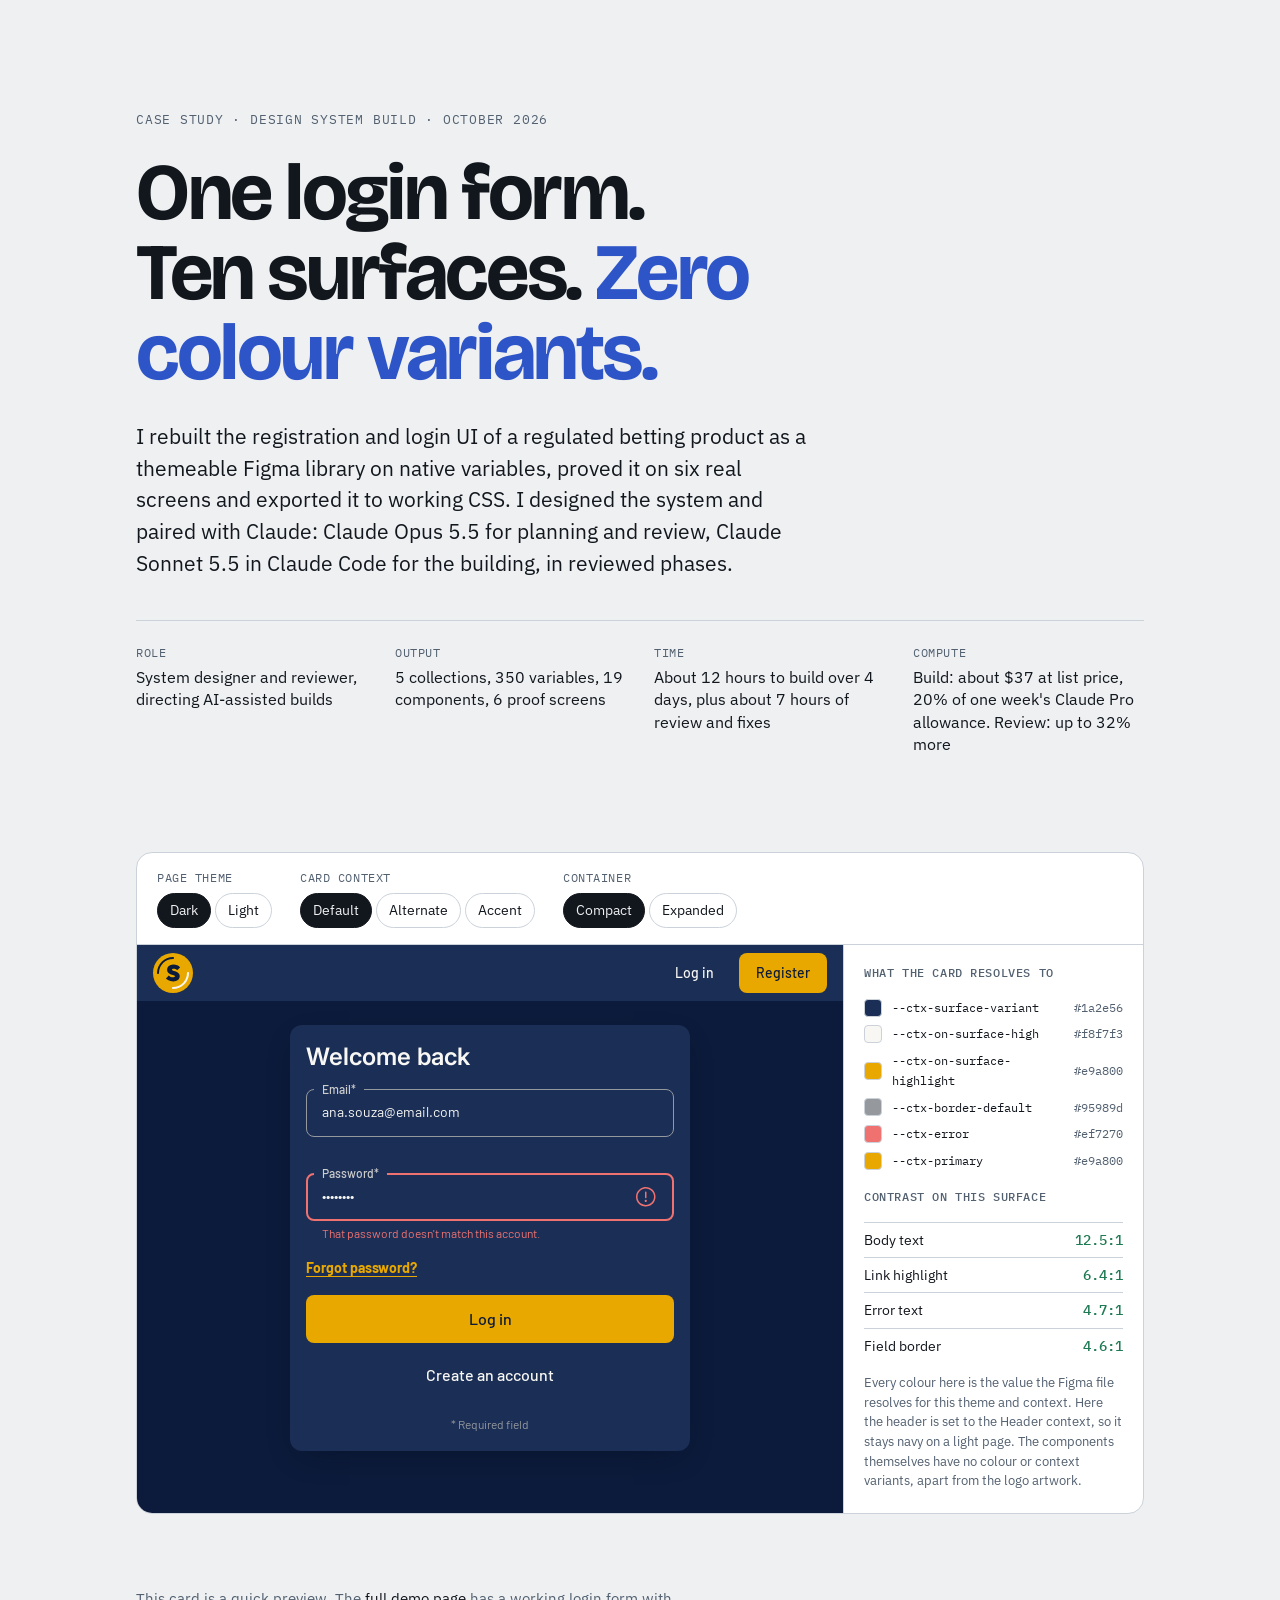
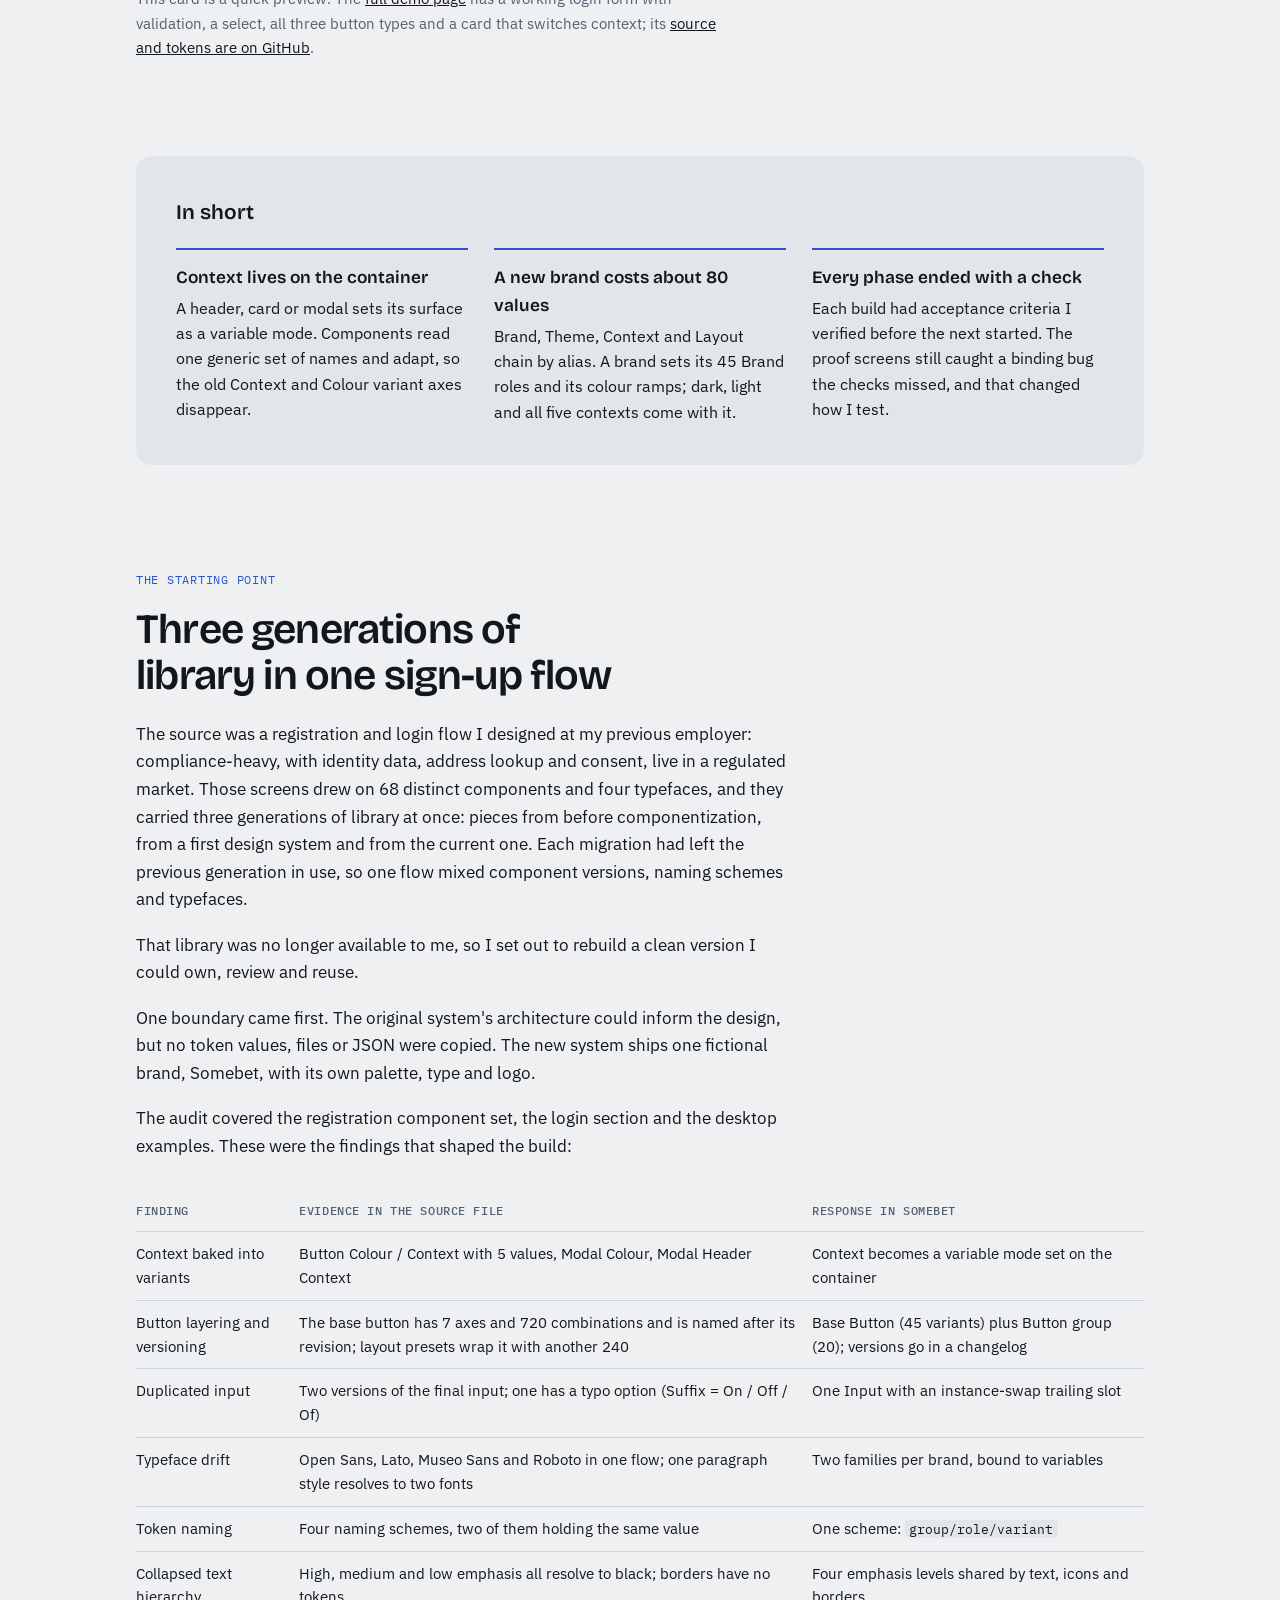
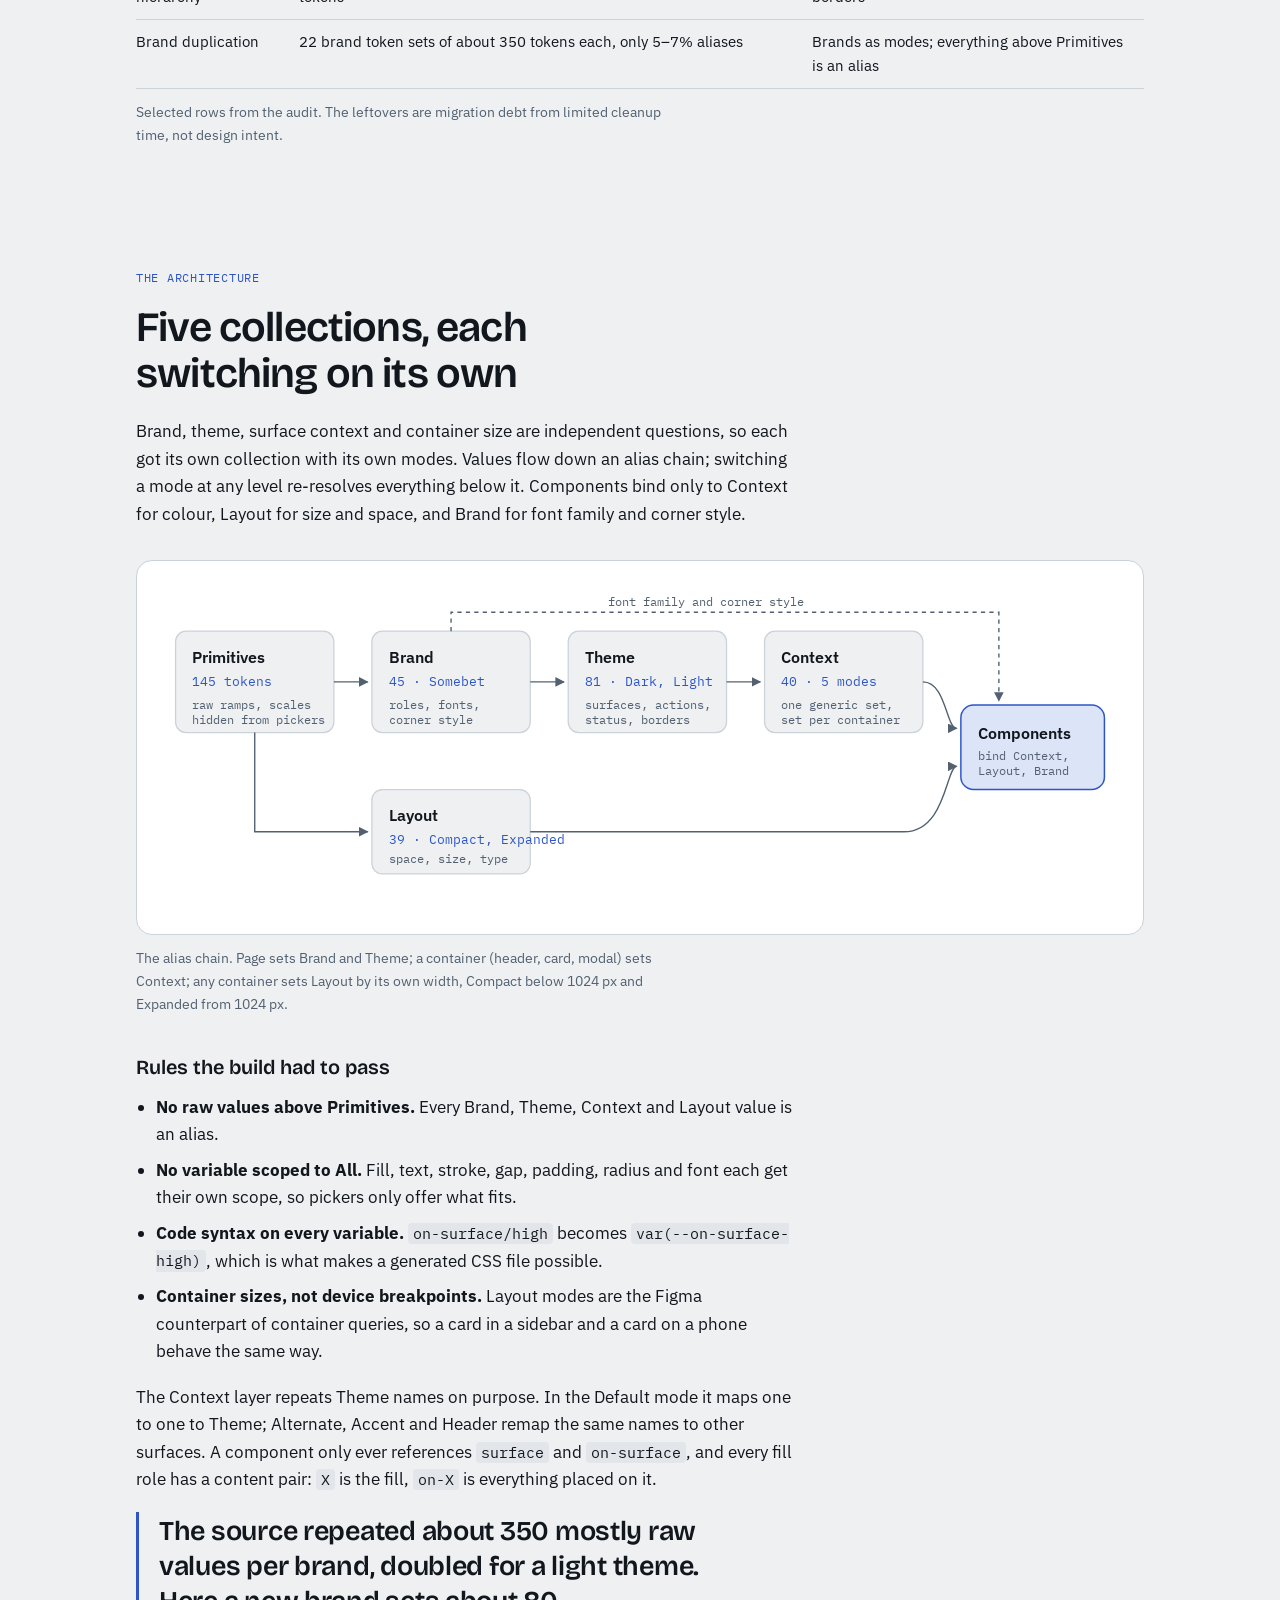
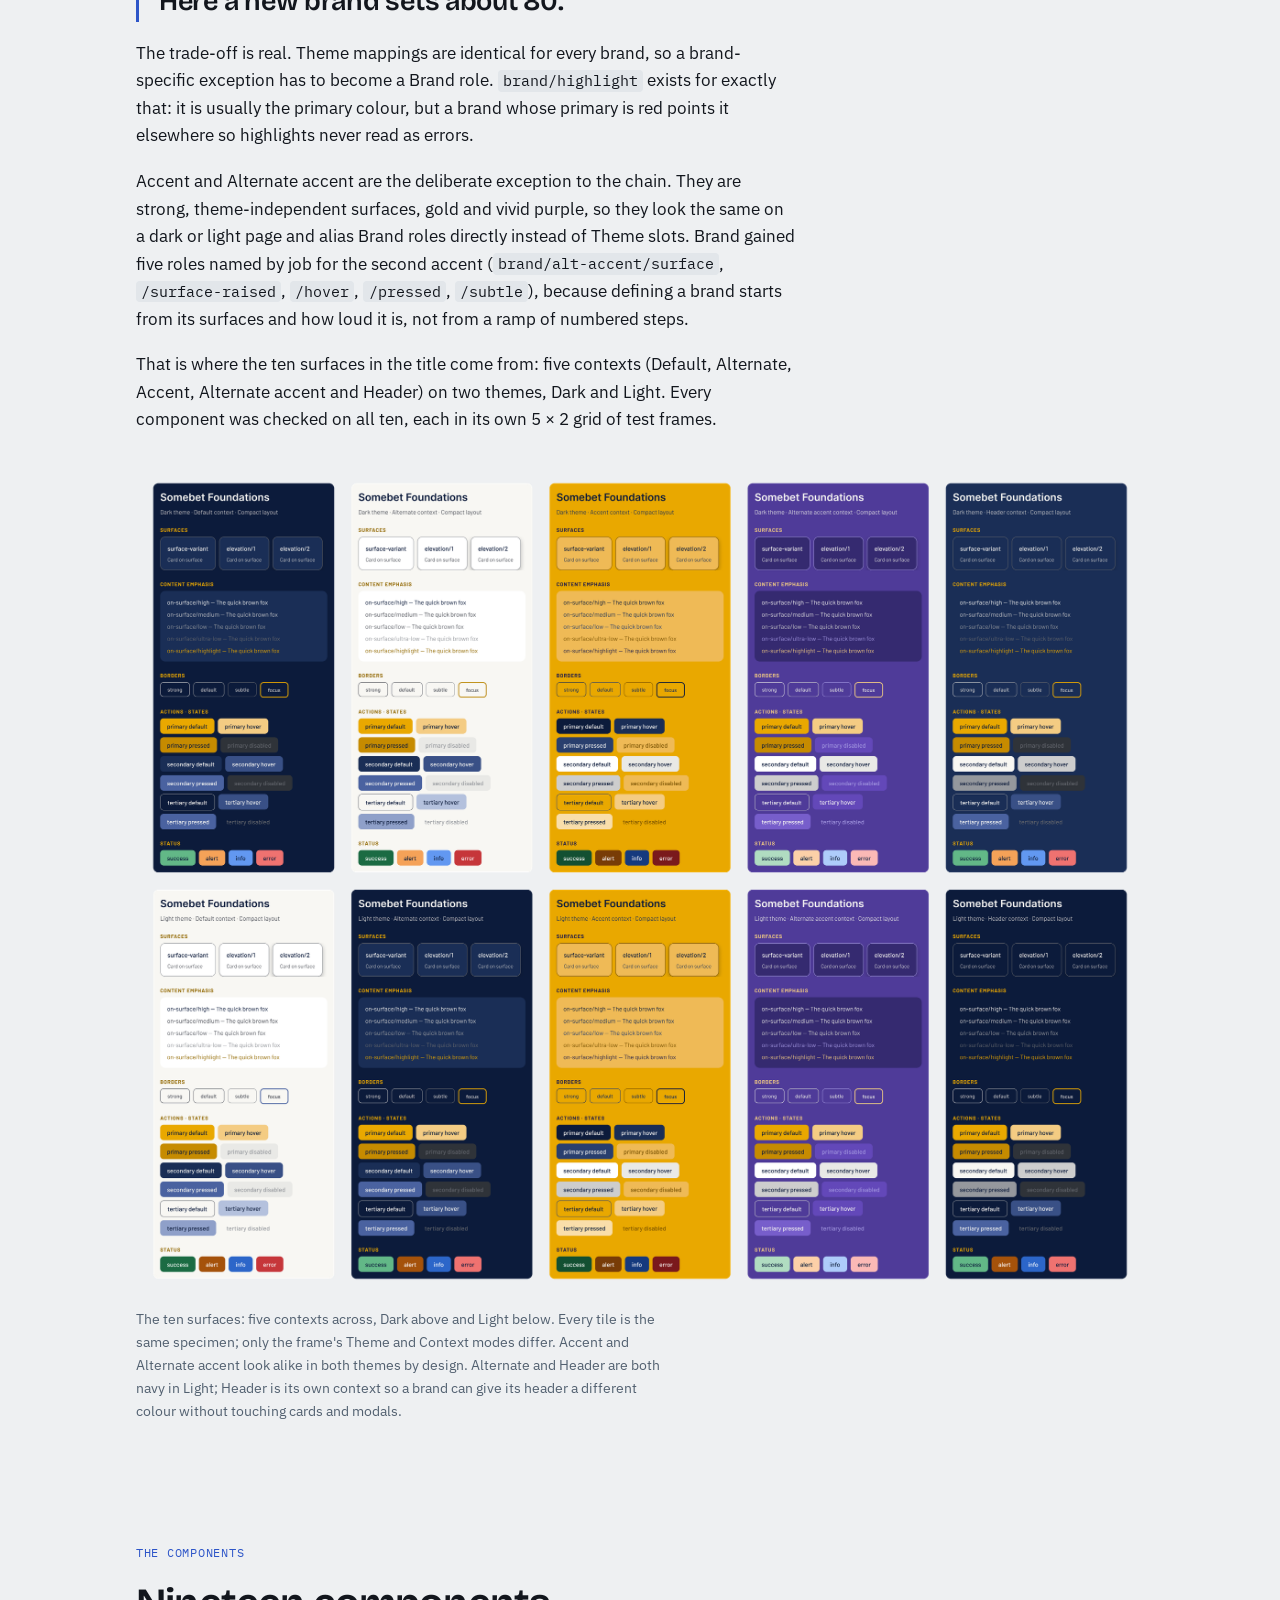
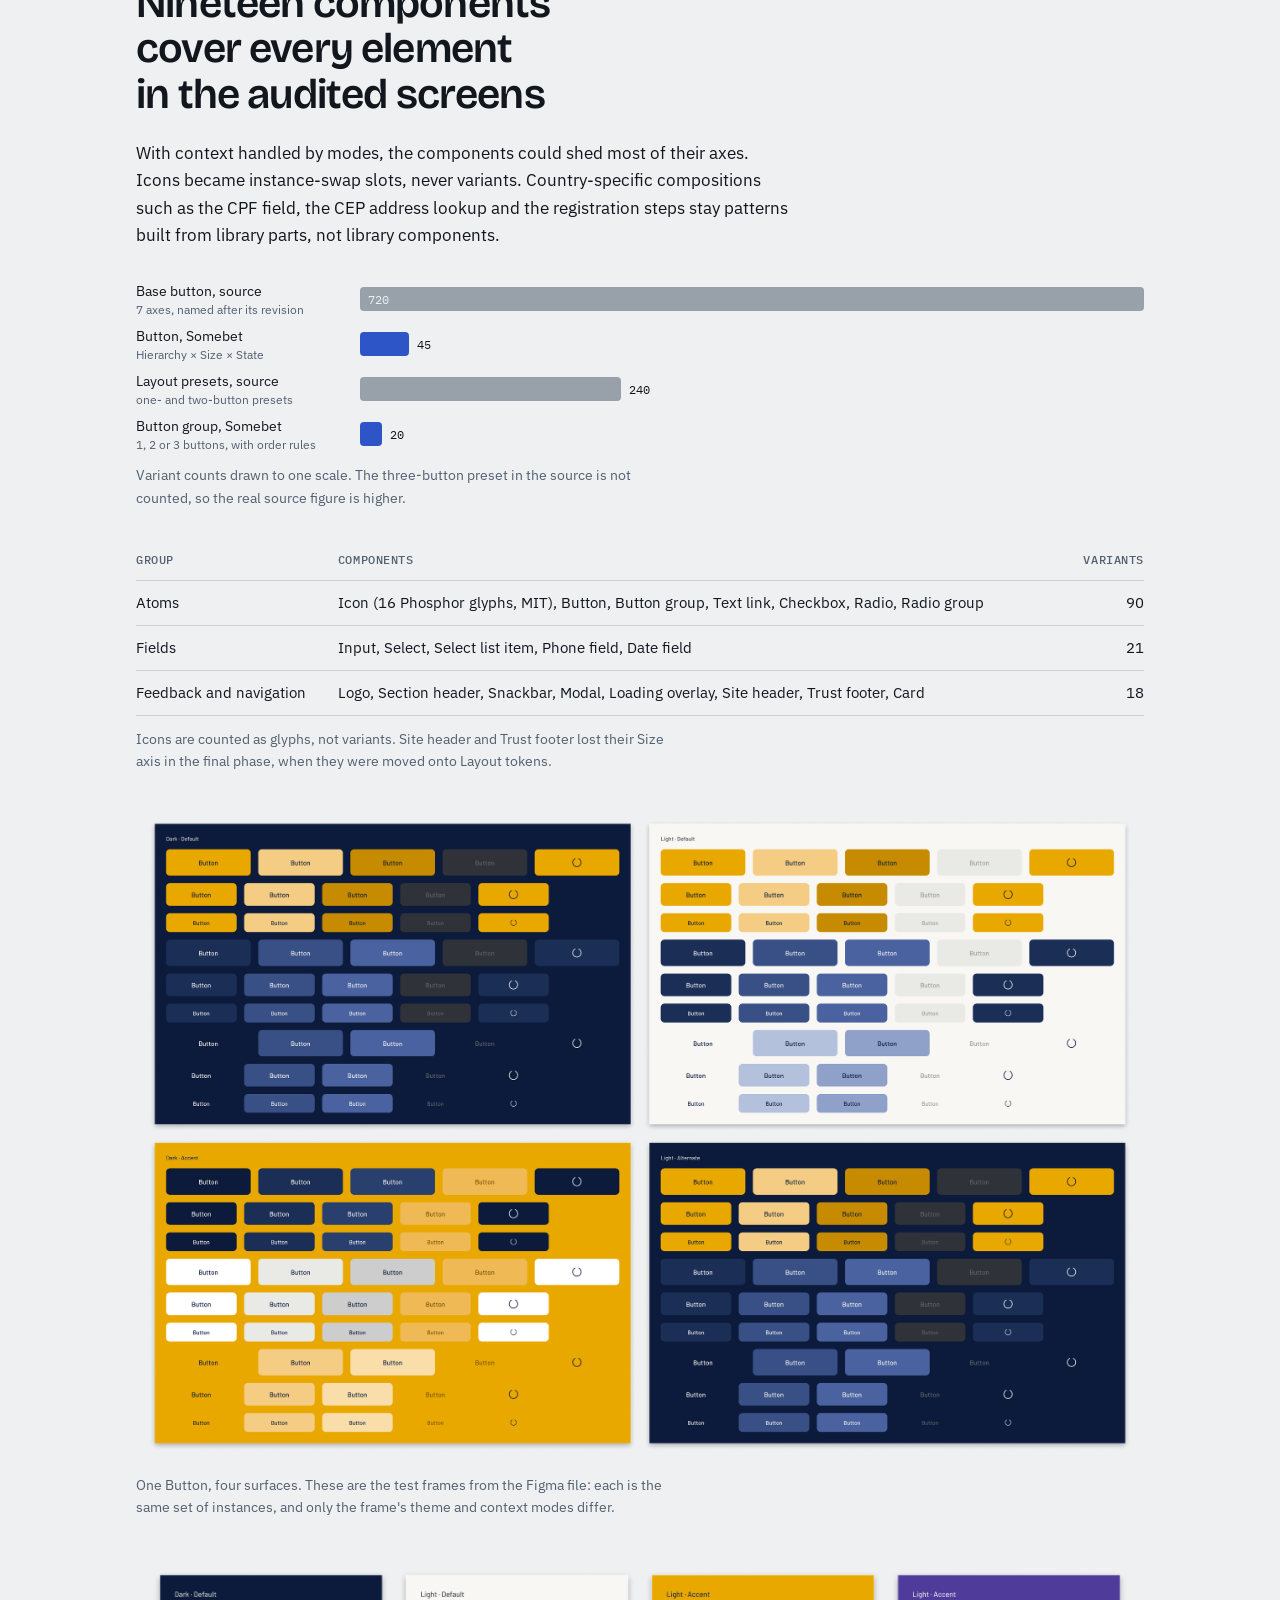
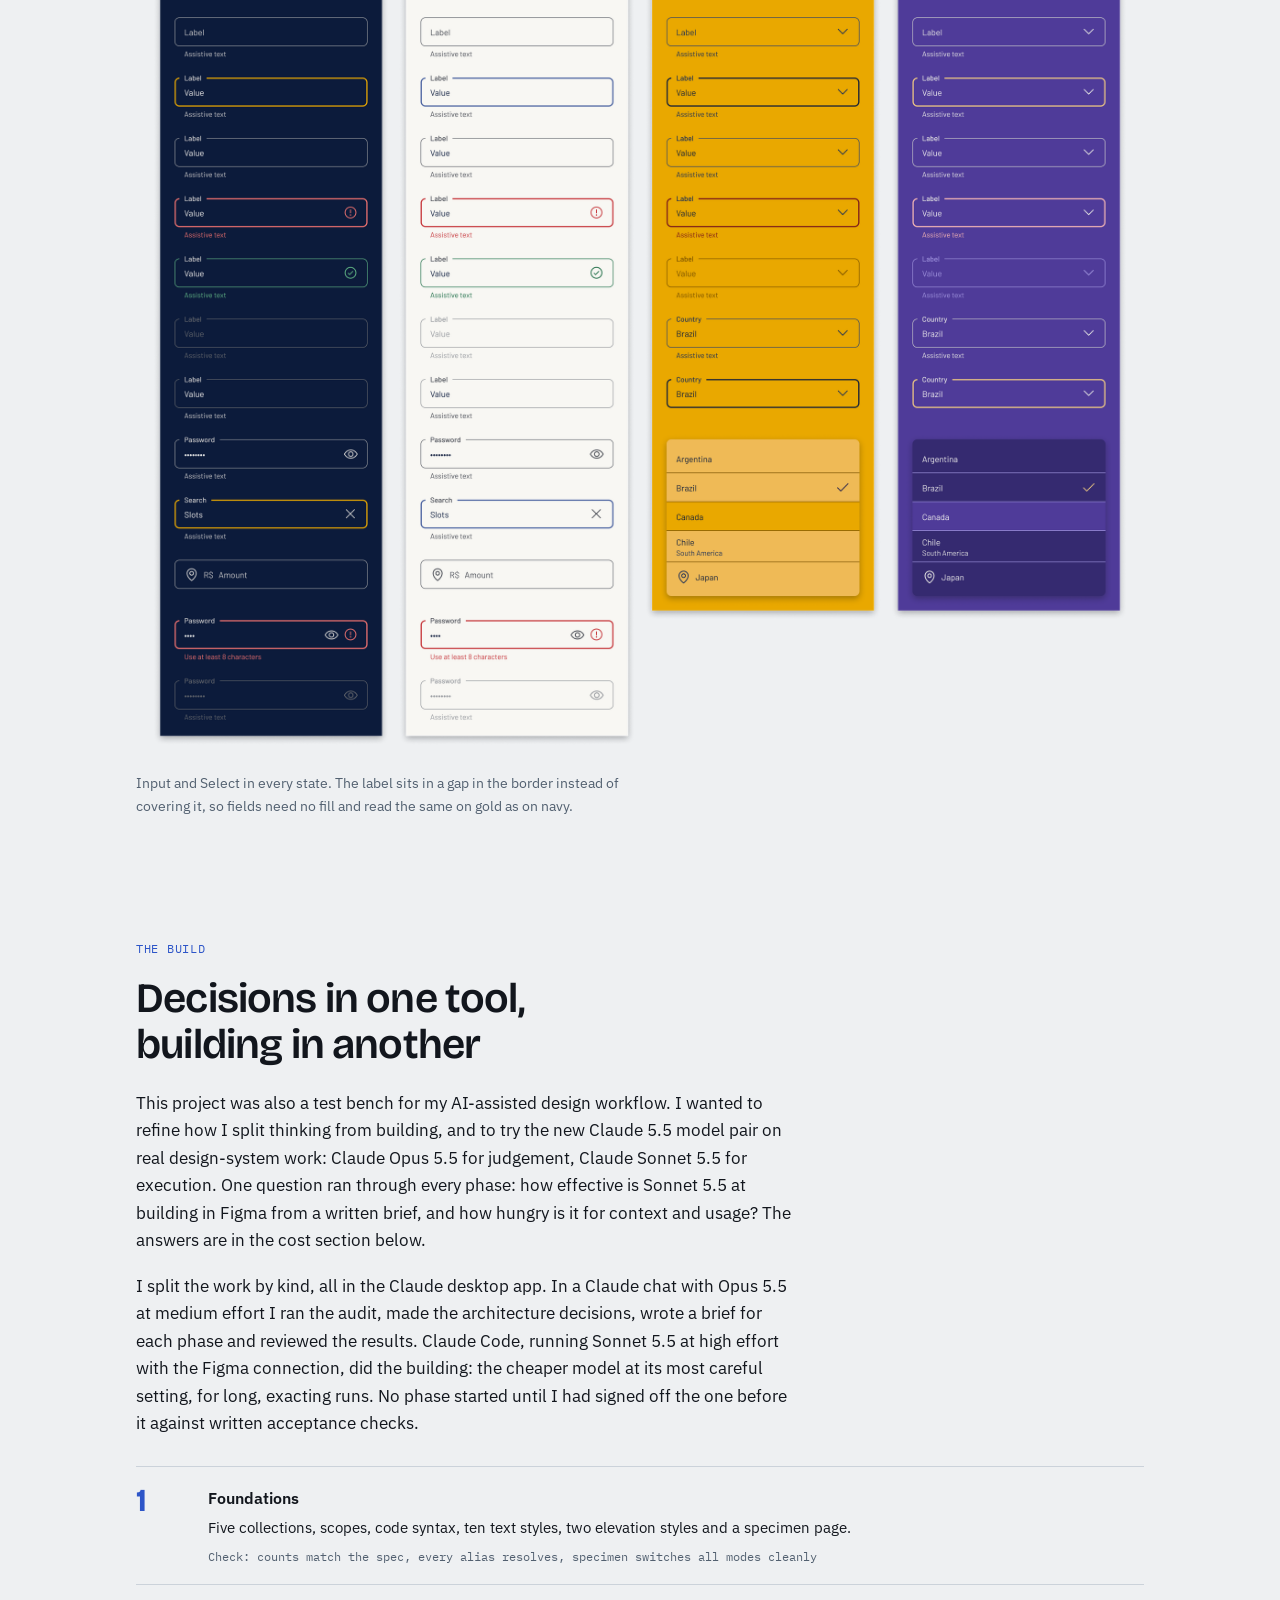
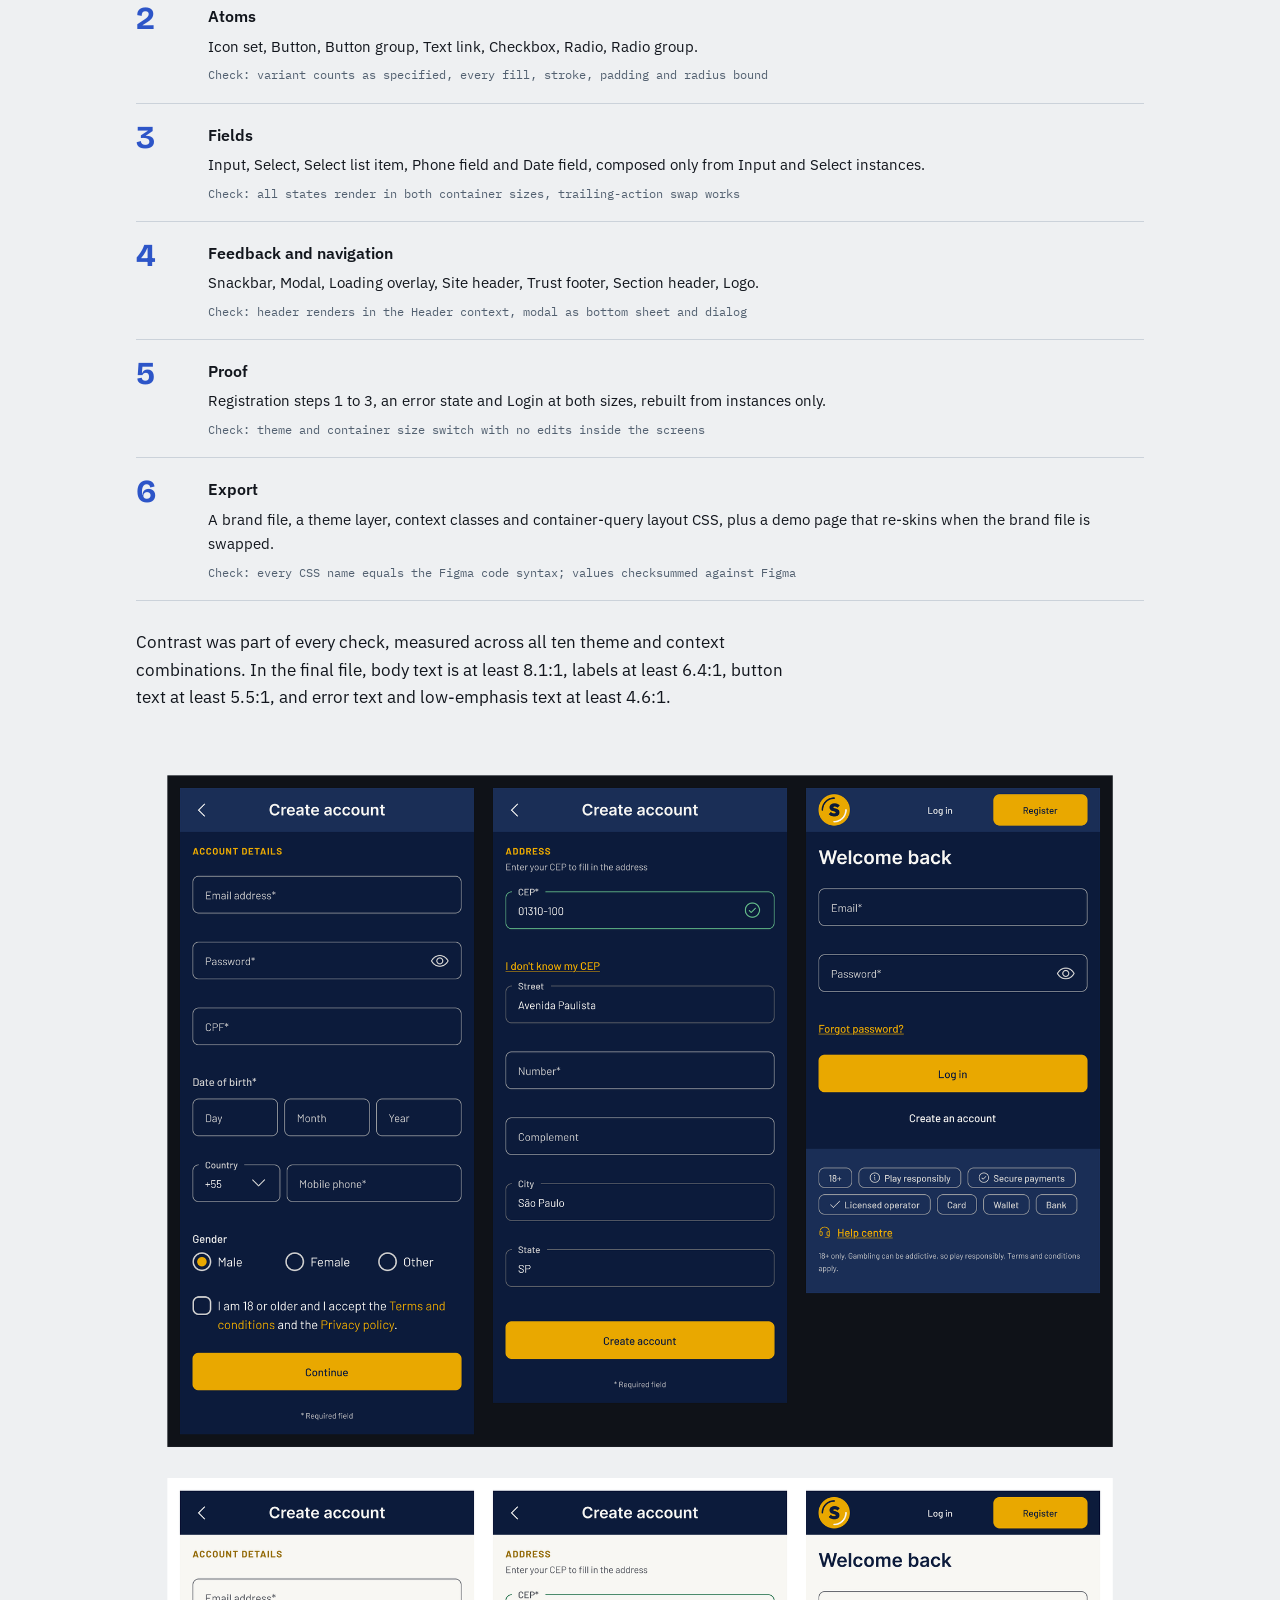
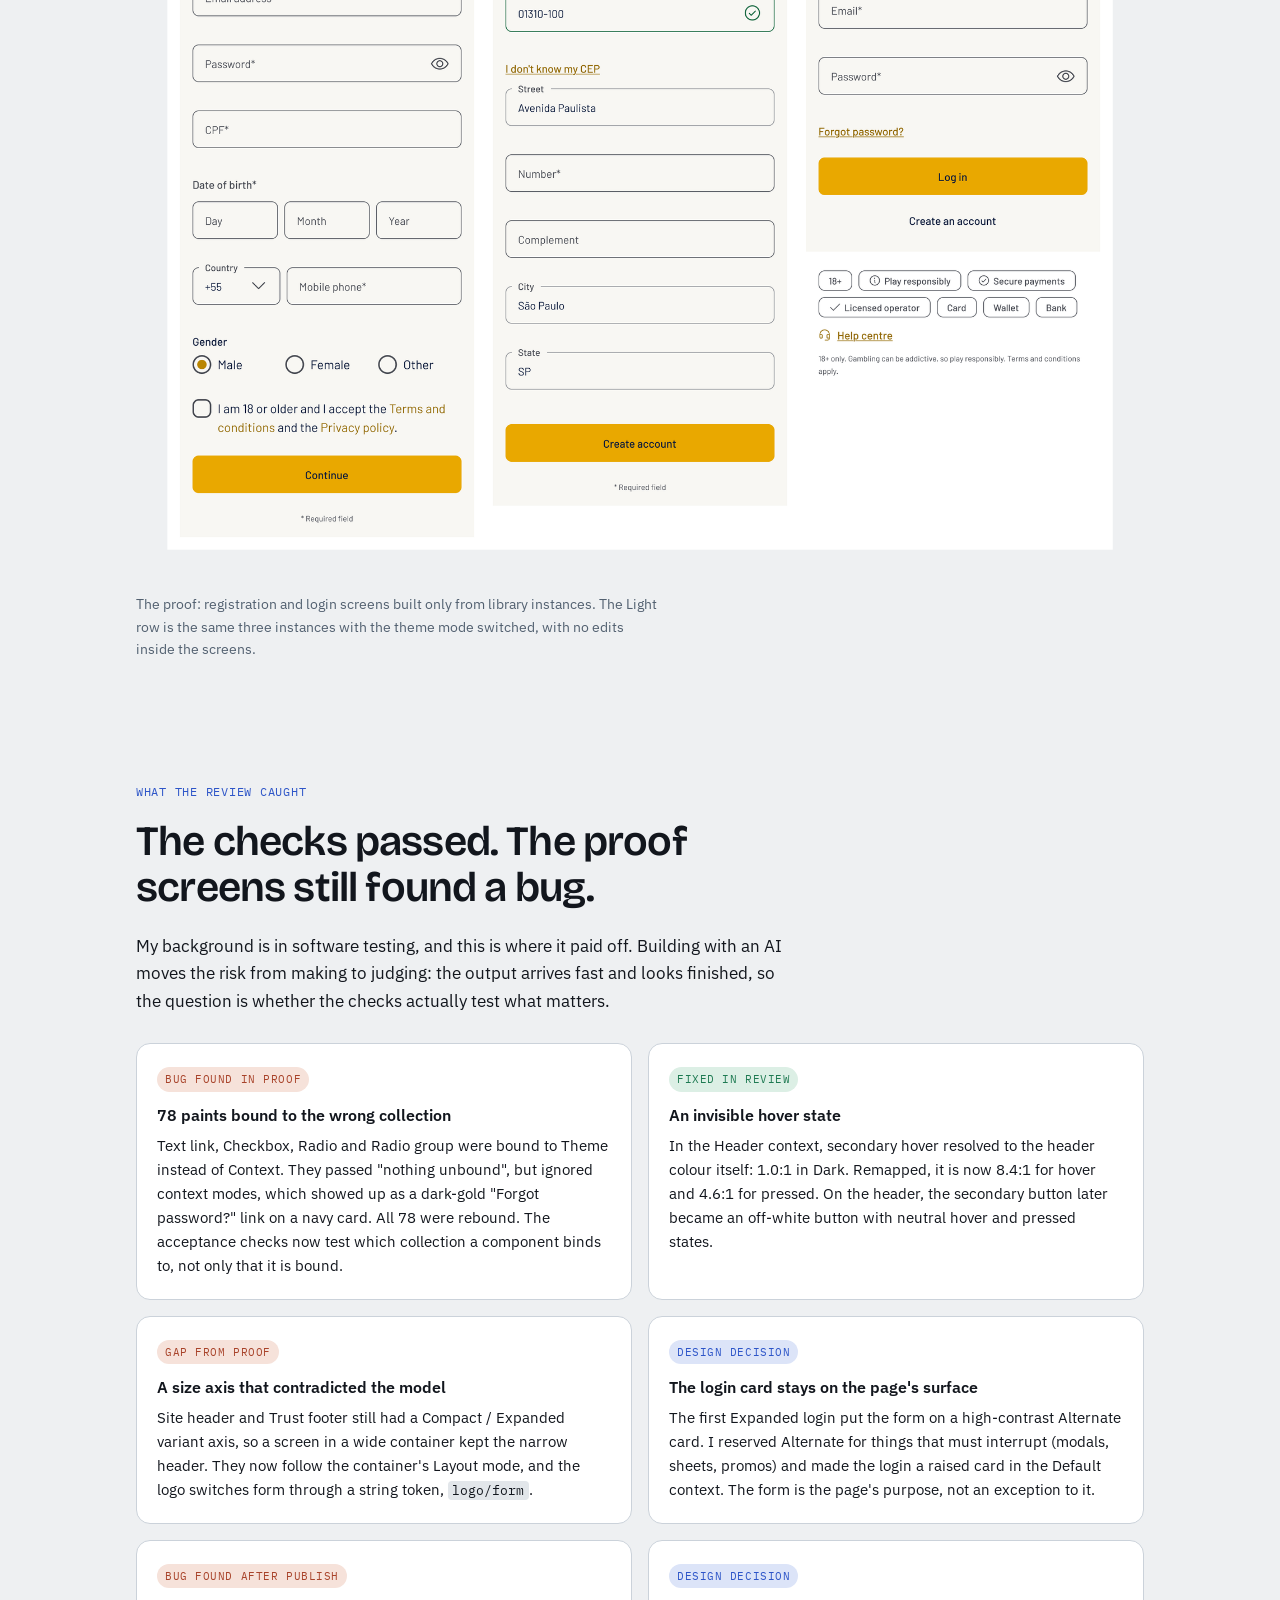
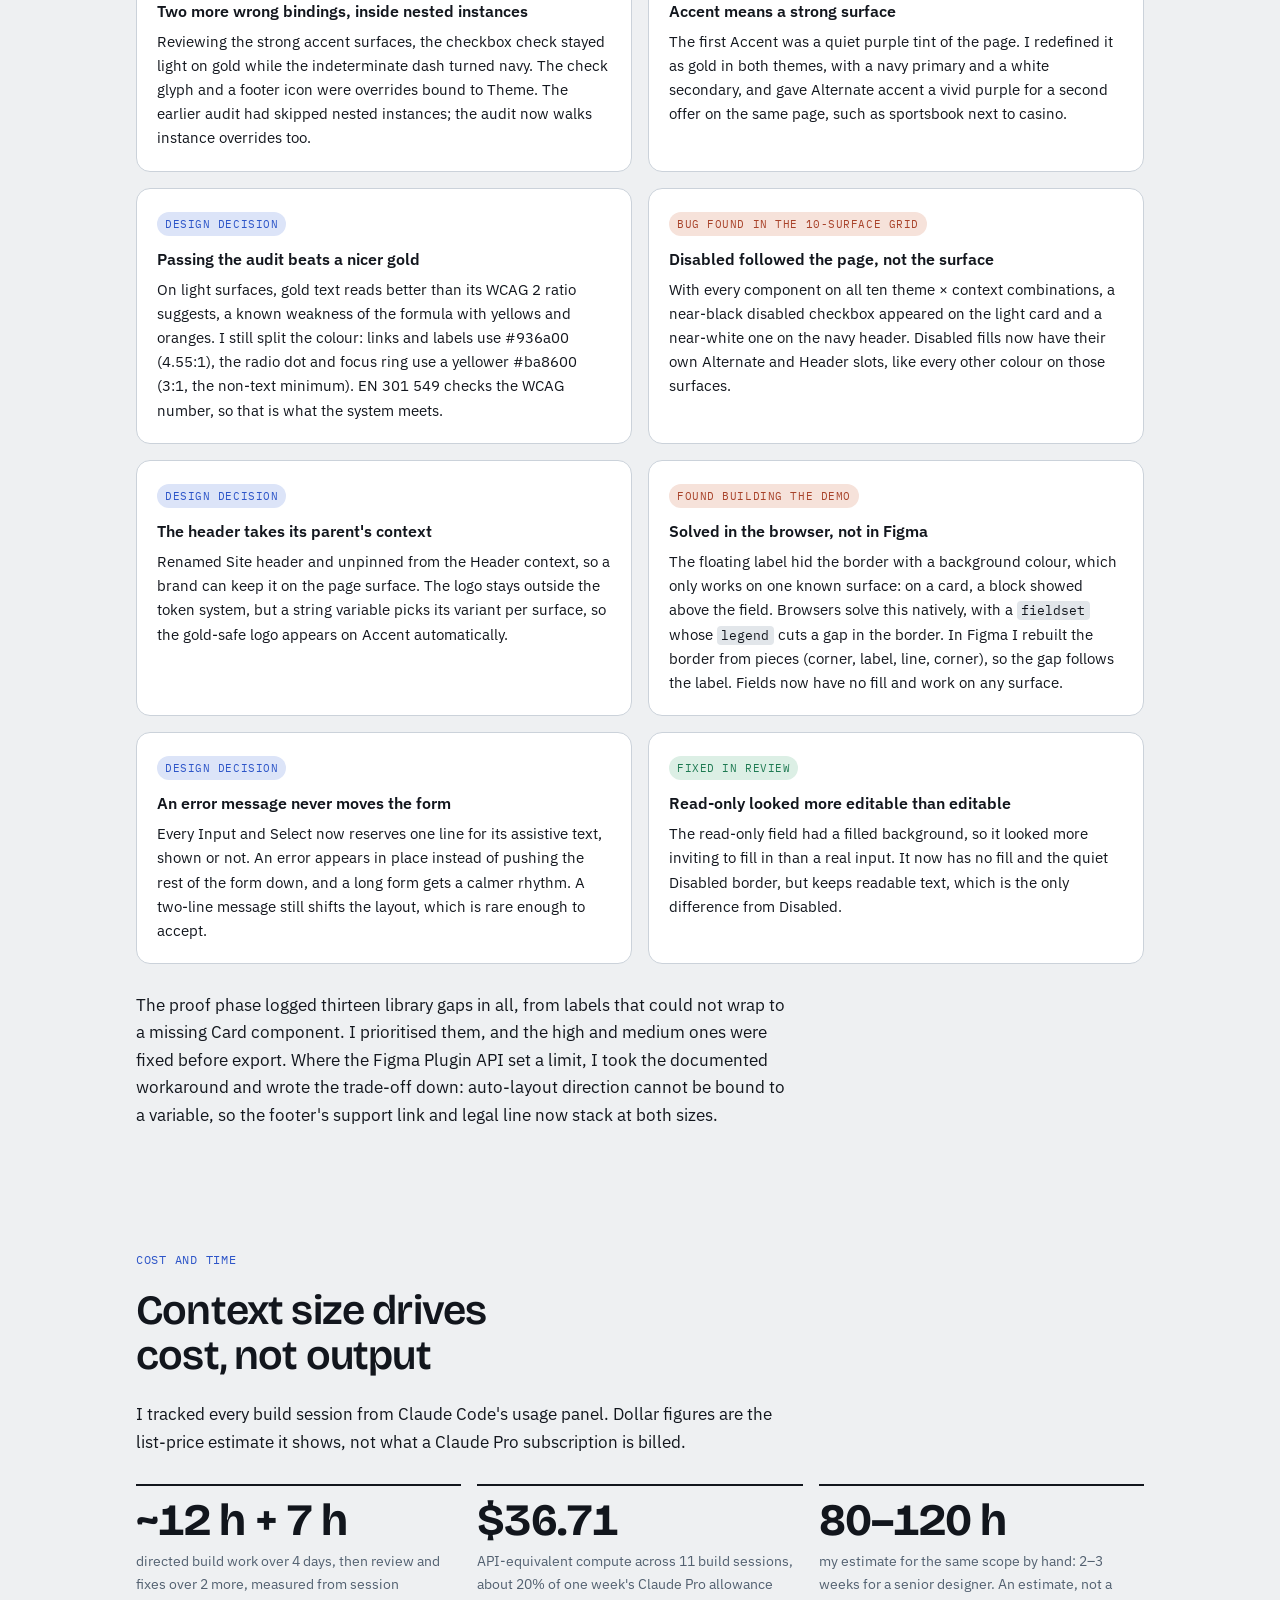
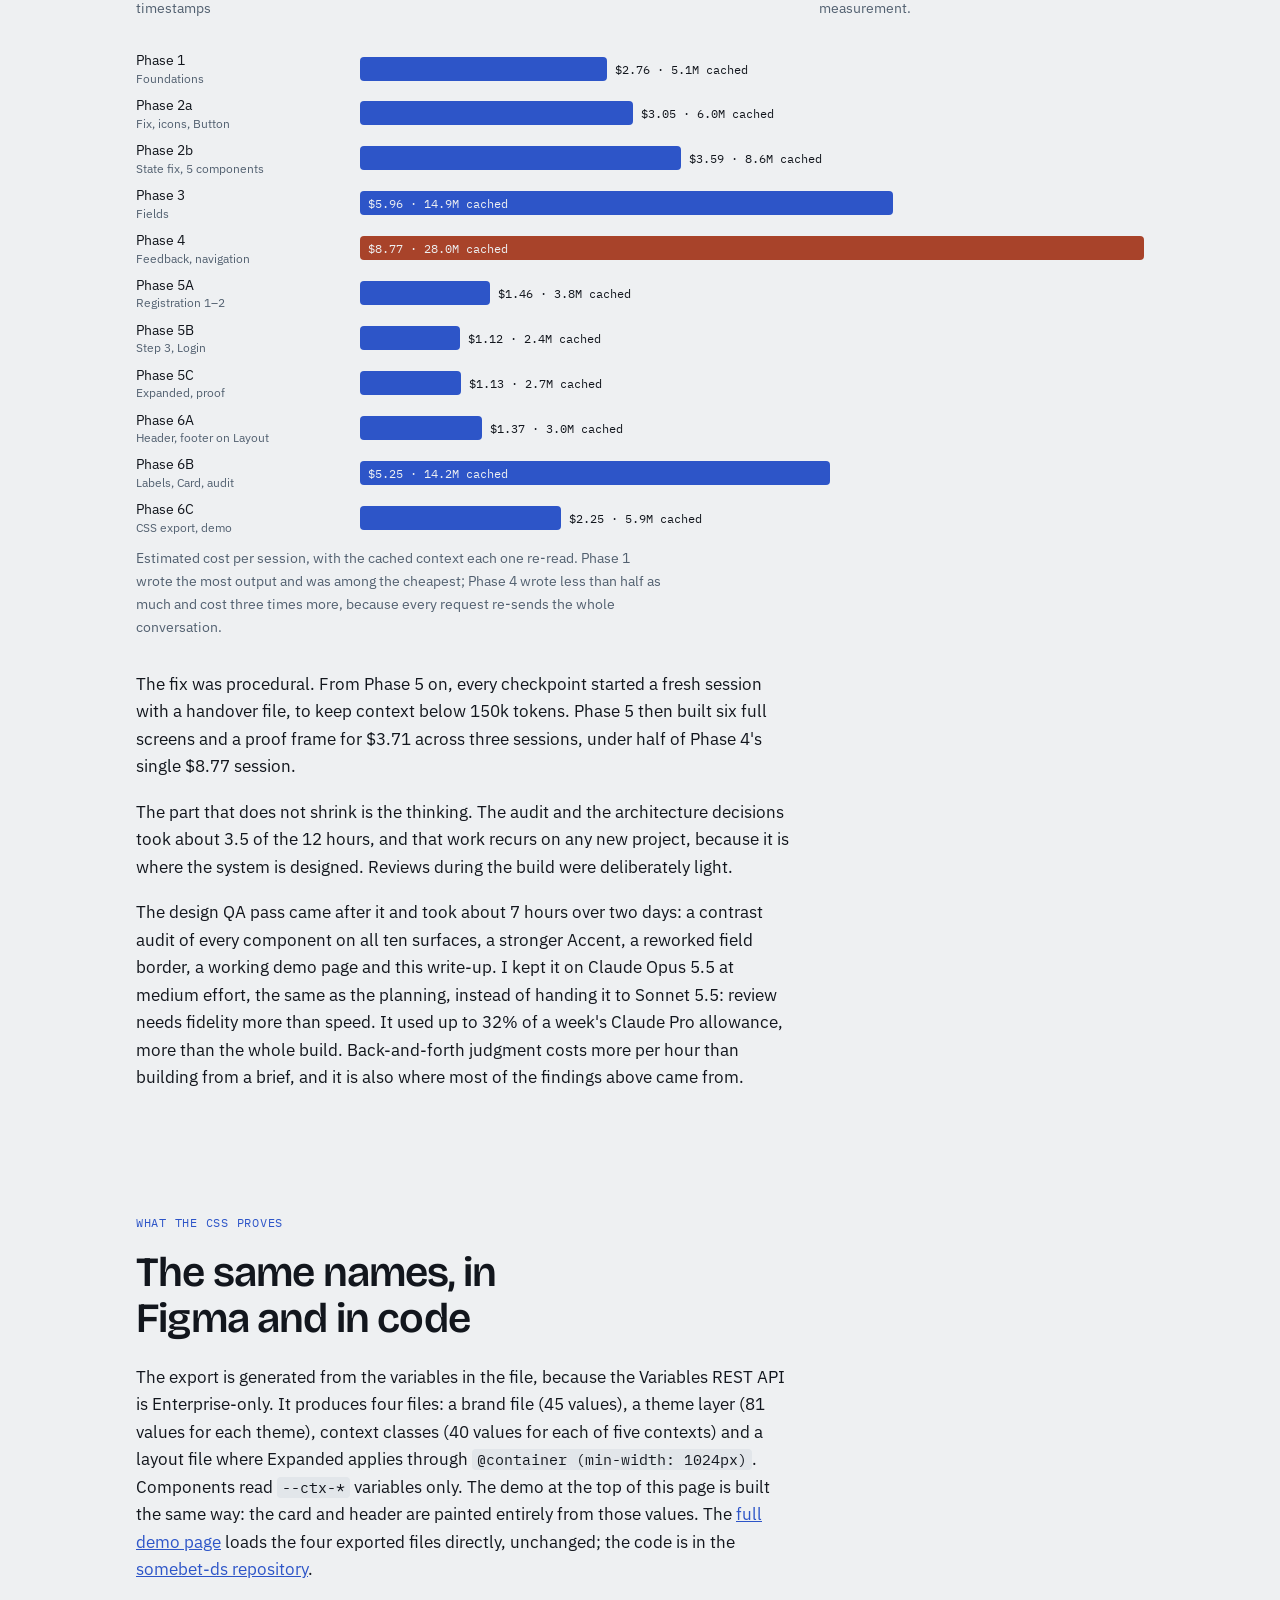
==== commit 83932431: "Case study preview: match the Figma Login card (tertiary header Log in, no overline, required labels" ====
--- a/index.html
+++ b/index.html
@@ -107,11 +107,12 @@
 .sb-card{width:100%;max-width:var(--form-w);background:var(--surface);color:var(--on-surface-high);border-radius:12px;padding:var(--inset-c);display:flex;flex-direction:column;gap:16px;transition:background .25s}
 .sb-card.raised{background:var(--surface-variant);box-shadow:0 10px 30px -12px rgba(5,10,25,.45)}
 .overline{font-weight:700;font-size:12px;line-height:16px;letter-spacing:.08em;text-transform:uppercase;color:var(--on-surface-highlight);margin:0}
-.sb-title{font-family:"Inter",sans-serif;font-weight:600;font-size:var(--hl);line-height:var(--hl-lh);margin:-8px 0 0;color:var(--on-surface-high)}
+.sb-title{font-family:"Inter",sans-serif;font-weight:600;font-size:var(--hl);line-height:var(--hl-lh);margin:0;color:var(--on-surface-high)}
 /* Field: no fill; the border is a fieldset whose legend (an invisible copy of the label) cuts the notch */
 .field{display:flex;flex-direction:column;gap:4px}
 .field .fbox{position:relative}
-.field .box{height:48px;display:flex;align-items:center;padding:0 16px;font-size:14px;color:var(--on-surface-high)}
+.field .box{height:48px;display:flex;align-items:center;justify-content:space-between;gap:8px;padding:0 16px;font-size:14px;color:var(--on-surface-high)}
+.field .vicon{flex:none;color:var(--error)} /* Figma icon/warning-circle, error */
 .field .ol{position:absolute;inset:-7.5px 0 0 0;margin:0;min-width:0;padding:0 7px;border:1px solid var(--border-default);border-radius:8px;pointer-events:none;transition:border-color .25s}
 .field .ol legend{float:unset;width:auto;height:16px;padding:0;max-width:100%;overflow:hidden;visibility:hidden;white-space:nowrap;font-weight:500;font-size:12px;line-height:16px}
 .field .ol legend span{display:inline-block;padding:0 8px}
@@ -251,14 +252,13 @@
       <div id="logo-slot"></div>
       <template id="tpl-logo-h"><svg class="logo-svg" width="97" height="32" viewBox="0 0 97 32" fill="none" xmlns="http://www.w3.org/2000/svg" role="img" aria-label="Somebet"><path class="lg-some" d="M5.328 24.6242C4.64 24.6242 3.96 24.5362 3.288 24.3602C2.632 24.1842 2.016 23.9362 1.44 23.6162C0.88 23.2802 0.4 22.8962 0 22.4642L2.088 20.3522C2.472 20.7682 2.928 21.0962 3.456 21.3362C3.984 21.5602 4.56 21.6722 5.184 21.6722C5.616 21.6722 5.944 21.6082 6.168 21.4802C6.408 21.3522 6.528 21.1762 6.528 20.9522C6.528 20.6642 6.384 20.4482 6.096 20.3042C5.824 20.1442 5.472 20.0082 5.04 19.8962C4.608 19.7682 4.152 19.6322 3.672 19.4882C3.192 19.3442 2.736 19.1442 2.304 18.8882C1.872 18.6322 1.52 18.2802 1.248 17.8322C0.976 17.3682 0.84 16.7842 0.84 16.0802C0.84 15.3282 1.032 14.6802 1.416 14.1362C1.8 13.5762 2.344 13.1362 3.048 12.8162C3.752 12.4962 4.576 12.3362 5.52 12.3362C6.512 12.3362 7.424 12.5122 8.256 12.8642C9.104 13.2002 9.792 13.7042 10.32 14.3762L8.232 16.4882C7.864 16.0562 7.448 15.7522 6.984 15.5762C6.536 15.4002 6.096 15.3122 5.664 15.3122C5.248 15.3122 4.936 15.3762 4.728 15.5042C4.52 15.6162 4.416 15.7842 4.416 16.0082C4.416 16.2482 4.552 16.4402 4.824 16.5842C5.096 16.7282 5.448 16.8562 5.88 16.9682C6.312 17.0802 6.768 17.2162 7.248 17.3762C7.728 17.5362 8.184 17.7522 8.616 18.0242C9.048 18.2962 9.4 18.6642 9.672 19.1282C9.944 19.5762 10.08 20.1682 10.08 20.9042C10.08 22.0402 9.648 22.9442 8.784 23.6162C7.936 24.2882 6.784 24.6242 5.328 24.6242Z"/><path class="lg-some" d="M26.08 24.3362V12.6722H29.752V24.3362H26.08ZM33.544 24.3362V17.5202C33.544 16.9282 33.36 16.4722 32.992 16.1522C32.64 15.8162 32.2 15.6482 31.672 15.6482C31.304 15.6482 30.976 15.7282 30.688 15.8882C30.4 16.0322 30.168 16.2402 29.992 16.5122C29.832 16.7842 29.752 17.1202 29.752 17.5202L28.336 16.8962C28.336 15.9682 28.536 15.1762 28.936 14.5202C29.336 13.8482 29.88 13.3362 30.568 12.9842C31.256 12.6162 32.032 12.4322 32.896 12.4322C33.712 12.4322 34.44 12.6162 35.08 12.9842C35.736 13.3522 36.256 13.8642 36.64 14.5202C37.024 15.1762 37.216 15.9602 37.216 16.8722V24.3362H33.544ZM41.008 24.3362V17.5202C41.008 16.9282 40.824 16.4722 40.456 16.1522C40.104 15.8162 39.664 15.6482 39.136 15.6482C38.768 15.6482 38.44 15.7282 38.152 15.8882C37.864 16.0322 37.632 16.2402 37.456 16.5122C37.296 16.7842 37.216 17.1202 37.216 17.5202L35.104 17.2322C35.136 16.2402 35.368 15.3922 35.8 14.6882C36.248 13.9682 36.832 13.4162 37.552 13.0322C38.288 12.6322 39.112 12.4322 40.024 12.4322C40.92 12.4322 41.712 12.6242 42.4 13.0082C43.104 13.3762 43.656 13.9122 44.056 14.6162C44.472 15.3042 44.68 16.1362 44.68 17.1122V24.3362H41.008Z"/><path class="lg-some" d="M52.7931 24.6002C51.5291 24.6002 50.4011 24.3442 49.4091 23.8322C48.4331 23.3042 47.6651 22.5762 47.1051 21.6482C46.5451 20.7202 46.2651 19.6722 46.2651 18.5042C46.2651 17.3362 46.5371 16.2962 47.0811 15.3842C47.6411 14.4562 48.3931 13.7282 49.3371 13.2002C50.2811 12.6722 51.3451 12.4082 52.5291 12.4082C53.6811 12.4082 54.6971 12.6562 55.5771 13.1522C56.4571 13.6482 57.1451 14.3362 57.6411 15.2162C58.1531 16.0962 58.4091 17.1042 58.4091 18.2402C58.4091 18.4482 58.3931 18.6722 58.3611 18.9122C58.3451 19.1362 58.3051 19.4002 58.2411 19.7042L48.1851 19.7282V17.2082L56.6811 17.1842L55.0971 18.2402C55.0811 17.5682 54.9771 17.0162 54.7851 16.5842C54.5931 16.1362 54.3051 15.8002 53.9211 15.5762C53.5531 15.3362 53.0971 15.2162 52.5531 15.2162C51.9771 15.2162 51.4731 15.3522 51.0411 15.6242C50.6251 15.8802 50.2971 16.2482 50.0571 16.7282C49.8331 17.2082 49.7211 17.7922 49.7211 18.4802C49.7211 19.1682 49.8411 19.7602 50.0811 20.2562C50.3371 20.7362 50.6891 21.1122 51.1371 21.3842C51.6011 21.6402 52.1451 21.7682 52.7691 21.7682C53.3451 21.7682 53.8651 21.6722 54.3291 21.4802C54.7931 21.2722 55.2011 20.9682 55.5531 20.5682L57.5691 22.5842C56.9931 23.2562 56.2971 23.7602 55.4811 24.0962C54.6651 24.4322 53.7691 24.6002 52.7931 24.6002Z"/><path d="M67.8 24.5762C67.016 24.5762 66.296 24.4162 65.64 24.0962C64.984 23.7602 64.448 23.3202 64.032 22.7762C63.616 22.2162 63.376 21.5922 63.312 20.9042V15.9842C63.376 15.2962 63.616 14.6882 64.032 14.1602C64.448 13.6162 64.984 13.1922 65.64 12.8882C66.296 12.5842 67.016 12.4322 67.8 12.4322C68.904 12.4322 69.88 12.6962 70.728 13.2242C71.592 13.7522 72.264 14.4722 72.744 15.3842C73.24 16.2962 73.488 17.3362 73.488 18.5042C73.488 19.6722 73.24 20.7122 72.744 21.6242C72.264 22.5362 71.592 23.2562 70.728 23.7842C69.88 24.3122 68.904 24.5762 67.8 24.5762ZM61.08 24.3362V6.91217H64.752V15.5282L64.152 18.3602L64.704 21.1922V24.3362H61.08ZM67.152 21.2642C67.664 21.2642 68.112 21.1442 68.496 20.9042C68.896 20.6642 69.208 20.3362 69.432 19.9202C69.656 19.5042 69.768 19.0322 69.768 18.5042C69.768 17.9602 69.656 17.4802 69.432 17.0642C69.208 16.6482 68.896 16.3282 68.496 16.1042C68.112 15.8642 67.664 15.7442 67.152 15.7442C66.64 15.7442 66.184 15.8642 65.784 16.1042C65.384 16.3282 65.072 16.6482 64.848 17.0642C64.64 17.4802 64.536 17.9602 64.536 18.5042C64.536 19.0482 64.648 19.5282 64.872 19.9442C65.096 20.3602 65.4 20.6882 65.784 20.9282C66.184 21.1522 66.64 21.2642 67.152 21.2642Z" fill="#E9A800"/><path d="M81.1134 24.6002C79.8494 24.6002 78.7214 24.3442 77.7294 23.8322C76.7534 23.3042 75.9854 22.5762 75.4254 21.6482C74.8654 20.7202 74.5854 19.6722 74.5854 18.5042C74.5854 17.3362 74.8574 16.2962 75.4014 15.3842C75.9614 14.4562 76.7134 13.7282 77.6574 13.2002C78.6014 12.6722 79.6654 12.4082 80.8494 12.4082C82.0014 12.4082 83.0174 12.6562 83.8974 13.1522C84.7774 13.6482 85.4654 14.3362 85.9614 15.2162C86.4734 16.0962 86.7294 17.1042 86.7294 18.2402C86.7294 18.4482 86.7134 18.6722 86.6814 18.9122C86.6654 19.1362 86.6254 19.4002 86.5614 19.7042L76.5054 19.7282V17.2082L85.0014 17.1842L83.4174 18.2402C83.4014 17.5682 83.2974 17.0162 83.1054 16.5842C82.9134 16.1362 82.6254 15.8002 82.2414 15.5762C81.8734 15.3362 81.4174 15.2162 80.8734 15.2162C80.2974 15.2162 79.7934 15.3522 79.3614 15.6242C78.9454 15.8802 78.6174 16.2482 78.3774 16.7282C78.1534 17.2082 78.0414 17.7922 78.0414 18.4802C78.0414 19.1682 78.1614 19.7602 78.4014 20.2562C78.6574 20.7362 79.0094 21.1122 79.4574 21.3842C79.9214 21.6402 80.4654 21.7682 81.0894 21.7682C81.6654 21.7682 82.1854 21.6722 82.6494 21.4802C83.1134 21.2722 83.5214 20.9682 83.8734 20.5682L85.8894 22.5842C85.3134 23.2562 84.6174 23.7602 83.8014 24.0962C82.9854 24.4322 82.0894 24.6002 81.1134 24.6002Z" fill="#E9A800"/><path d="M89.9001 24.3362V7.84817H93.5721V24.3362H89.9001ZM87.2601 15.7922V12.6722H96.2121V15.7922H87.2601Z" fill="#E9A800"/><circle cx="18" cy="18.5" r="6.5" fill="#E9A800"/><path d="M22.55 18.5C22.55 18.3205 22.6955 18.175 22.875 18.175C23.0545 18.175 23.2 18.3205 23.2 18.5C23.2 19.8791 22.6521 21.2017 21.6769 22.1769C20.7017 23.1521 19.3791 23.7 18 23.7C17.8205 23.7 17.675 23.5545 17.675 23.375C17.675 23.1955 17.8205 23.05 18 23.05C19.2067 23.05 20.364 22.5706 21.2173 21.7173C22.0706 20.864 22.55 19.7067 22.55 18.5Z" fill="#F8F7F3"/><path d="M12.8 18.5C12.8 17.1209 13.3479 15.7983 14.3231 14.8231C15.2983 13.8479 16.6209 13.3 18 13.3C18.1795 13.3 18.325 13.4455 18.325 13.625C18.325 13.8045 18.1795 13.95 18 13.95C16.7933 13.95 15.636 14.4294 14.7827 15.2827C13.9294 16.136 13.45 17.2933 13.45 18.5C13.45 18.6795 13.3045 18.825 13.125 18.825C12.9455 18.825 12.8 18.6795 12.8 18.5Z" fill="#0C1B3B"/></svg></template>
       <template id="tpl-logo-c"><svg class="logo-svg c" width="40" height="40" viewBox="0 0 40 40" fill="none" xmlns="http://www.w3.org/2000/svg" role="img" aria-label="Somebet"><circle cx="20" cy="20" r="20" fill="#E9A800"/><path d="M34 20C34 19.4477 34.4477 19 35 19C35.5523 19 36 19.4477 36 20C36 24.2435 34.3141 28.3129 31.3135 31.3135C28.3129 34.3141 24.2435 36 20 36C19.4477 36 19 35.5523 19 35C19 34.4477 19.4477 34 20 34C23.713 34 27.2739 32.5249 29.8994 29.8994C32.5249 27.2739 34 23.713 34 20Z" fill="#F8F7F3"/><path d="M4 20C4 15.7565 5.68594 11.6871 8.68652 8.68652C11.6871 5.68594 15.7565 4 20 4C20.5523 4 21 4.44772 21 5C21 5.55228 20.5523 6 20 6C16.287 6 12.7261 7.47508 10.1006 10.1006C7.47508 12.7261 6 16.287 6 20C6 20.5523 5.55228 21 5 21C4.44772 21 4 20.5523 4 20Z" fill="#0C1B3B"/><path d="M20.2296 28.3968C19.2893 28.3968 18.36 28.2765 17.4416 28.036C16.5451 27.7955 15.7032 27.4565 14.916 27.0192C14.1507 26.56 13.4947 26.0352 12.948 25.4448L15.8016 22.5584C16.3264 23.1269 16.9496 23.5752 17.6712 23.9032C18.3928 24.2093 19.18 24.3624 20.0328 24.3624C20.6232 24.3624 21.0715 24.2749 21.3776 24.1C21.7056 23.9251 21.8696 23.6845 21.8696 23.3784C21.8696 22.9848 21.6728 22.6896 21.2792 22.4928C20.9075 22.2741 20.4264 22.0883 19.836 21.9352C19.2456 21.7603 18.6224 21.5744 17.9664 21.3776C17.3104 21.1808 16.6872 20.9075 16.0968 20.5576C15.5064 20.2077 15.0253 19.7267 14.6536 19.1144C14.2819 18.4803 14.096 17.6821 14.096 16.72C14.096 15.6923 14.3584 14.8067 14.8832 14.0632C15.408 13.2979 16.1515 12.6965 17.1136 12.2592C18.0757 11.8219 19.2019 11.6032 20.492 11.6032C21.8477 11.6032 23.0941 11.8437 24.2312 12.3248C25.3901 12.784 26.3304 13.4728 27.052 14.3912L24.1984 17.2776C23.6955 16.6872 23.1269 16.2717 22.4928 16.0312C21.8805 15.7907 21.2792 15.6704 20.6888 15.6704C20.1203 15.6704 19.6939 15.7579 19.4096 15.9328C19.1253 16.0859 18.9832 16.3155 18.9832 16.6216C18.9832 16.9496 19.1691 17.212 19.5408 17.4088C19.9125 17.6056 20.3936 17.7805 20.984 17.9336C21.5744 18.0867 22.1976 18.2725 22.8536 18.4912C23.5096 18.7099 24.1328 19.0051 24.7232 19.3768C25.3136 19.7485 25.7947 20.2515 26.1664 20.8856C26.5381 21.4979 26.724 22.3069 26.724 23.3128C26.724 24.8653 26.1336 26.1008 24.9528 27.0192C23.7939 27.9376 22.2195 28.3968 20.2296 28.3968Z" fill="#0C1B3B"/></svg></template>
-      <div class="hdr-actions"><button type="button" class="sb-btn b-secondary">Log in</button><button type="button" class="sb-btn b-primary">Register</button></div>
+      <div class="hdr-actions"><button type="button" class="sb-btn b-tertiary">Log in</button><button type="button" class="sb-btn b-primary">Register</button></div>
     </div>
     <div class="sb-body">
       <div class="sb-card" id="card">
-        <p class="overline">Log in</p>
         <h3 class="sb-title">Welcome back</h3>
-        <div class="field"><div class="fbox"><fieldset class="ol" aria-hidden="true"><legend><span>Email</span></legend></fieldset><div class="box">ana.souza@email.com</div><span class="lbl">Email</span></div><div class="assist"></div></div>
-        <div class="field err"><div class="fbox"><fieldset class="ol" aria-hidden="true"><legend><span>Password</span></legend></fieldset><div class="box">••••••••</div><span class="lbl">Password</span></div><div class="assist">That password doesn't match this account.</div></div>
+        <div class="field"><div class="fbox"><fieldset class="ol" aria-hidden="true"><legend><span>Email*</span></legend></fieldset><div class="box">ana.souza@email.com</div><span class="lbl">Email*</span></div><div class="assist"></div></div>
+        <div class="field err"><div class="fbox"><fieldset class="ol" aria-hidden="true"><legend><span>Password*</span></legend></fieldset><div class="box">••••••••<svg class="vicon" width="24" height="24" viewBox="0 0 24 24" fill="none" aria-hidden="true"><path d="M11.75 2C9.82164 2 7.93657 2.57183 6.33319 3.64317C4.72982 4.71451 3.48013 6.23726 2.74218 8.01884C2.00422 9.80042 1.81114 11.7608 2.18735 13.6521C2.56355 15.5434 3.49215 17.2807 4.85571 18.6443C6.21928 20.0079 7.95656 20.9365 9.84787 21.3127C11.7392 21.6889 13.6996 21.4958 15.4812 20.7578C17.2627 20.0199 18.7855 18.7702 19.8568 17.1668C20.9282 15.5634 21.5 13.6784 21.5 11.75C21.4973 9.16498 20.4692 6.68661 18.6413 4.85872C16.8134 3.03084 14.335 2.00273 11.75 2ZM11.75 20C10.1183 20 8.52326 19.5161 7.16655 18.6096C5.80984 17.7031 4.75242 16.4146 4.128 14.9071C3.50358 13.3996 3.3402 11.7408 3.65853 10.1405C3.97685 8.54016 4.76259 7.07015 5.91637 5.91637C7.07016 4.76259 8.54017 3.97685 10.1405 3.65852C11.7409 3.34019 13.3997 3.50357 14.9071 4.12799C16.4146 4.75242 17.7031 5.80984 18.6096 7.16655C19.5161 8.52325 20 10.1183 20 11.75C19.9975 13.9373 19.1275 16.0343 17.5809 17.5809C16.0343 19.1275 13.9373 19.9975 11.75 20ZM11 12.5V7.25C11 7.05109 11.079 6.86032 11.2197 6.71967C11.3603 6.57902 11.5511 6.5 11.75 6.5C11.9489 6.5 12.1397 6.57902 12.2803 6.71967C12.421 6.86032 12.5 7.05109 12.5 7.25V12.5C12.5 12.6989 12.421 12.8897 12.2803 13.0303C12.1397 13.171 11.9489 13.25 11.75 13.25C11.5511 13.25 11.3603 13.171 11.2197 13.0303C11.079 12.8897 11 12.6989 11 12.5ZM12.875 15.875C12.875 16.0975 12.809 16.315 12.6854 16.5C12.5618 16.685 12.3861 16.8292 12.1805 16.9144C11.975 16.9995 11.7488 17.0218 11.5305 16.9784C11.3123 16.935 11.1118 16.8278 10.9545 16.6705C10.7972 16.5132 10.69 16.3127 10.6466 16.0945C10.6032 15.8762 10.6255 15.65 10.7106 15.4445C10.7958 15.2389 10.94 15.0632 11.125 14.9396C11.31 14.816 11.5275 14.75 11.75 14.75C12.0484 14.75 12.3345 14.8685 12.5455 15.0795C12.7565 15.2905 12.875 15.5766 12.875 15.875Z" fill="currentColor"/></svg></div><span class="lbl">Password*</span></div><div class="assist">That password doesn't match this account.</div></div>
         <a class="sb-link" href="#c3" id="forgot">Forgot password?</a>
         <div class="sb-actions"><button type="button" class="sb-btn b-primary">Log in</button><button type="button" class="sb-btn b-tertiary">Create an account</button></div>
         <div class="sb-meta">* Required field</div>
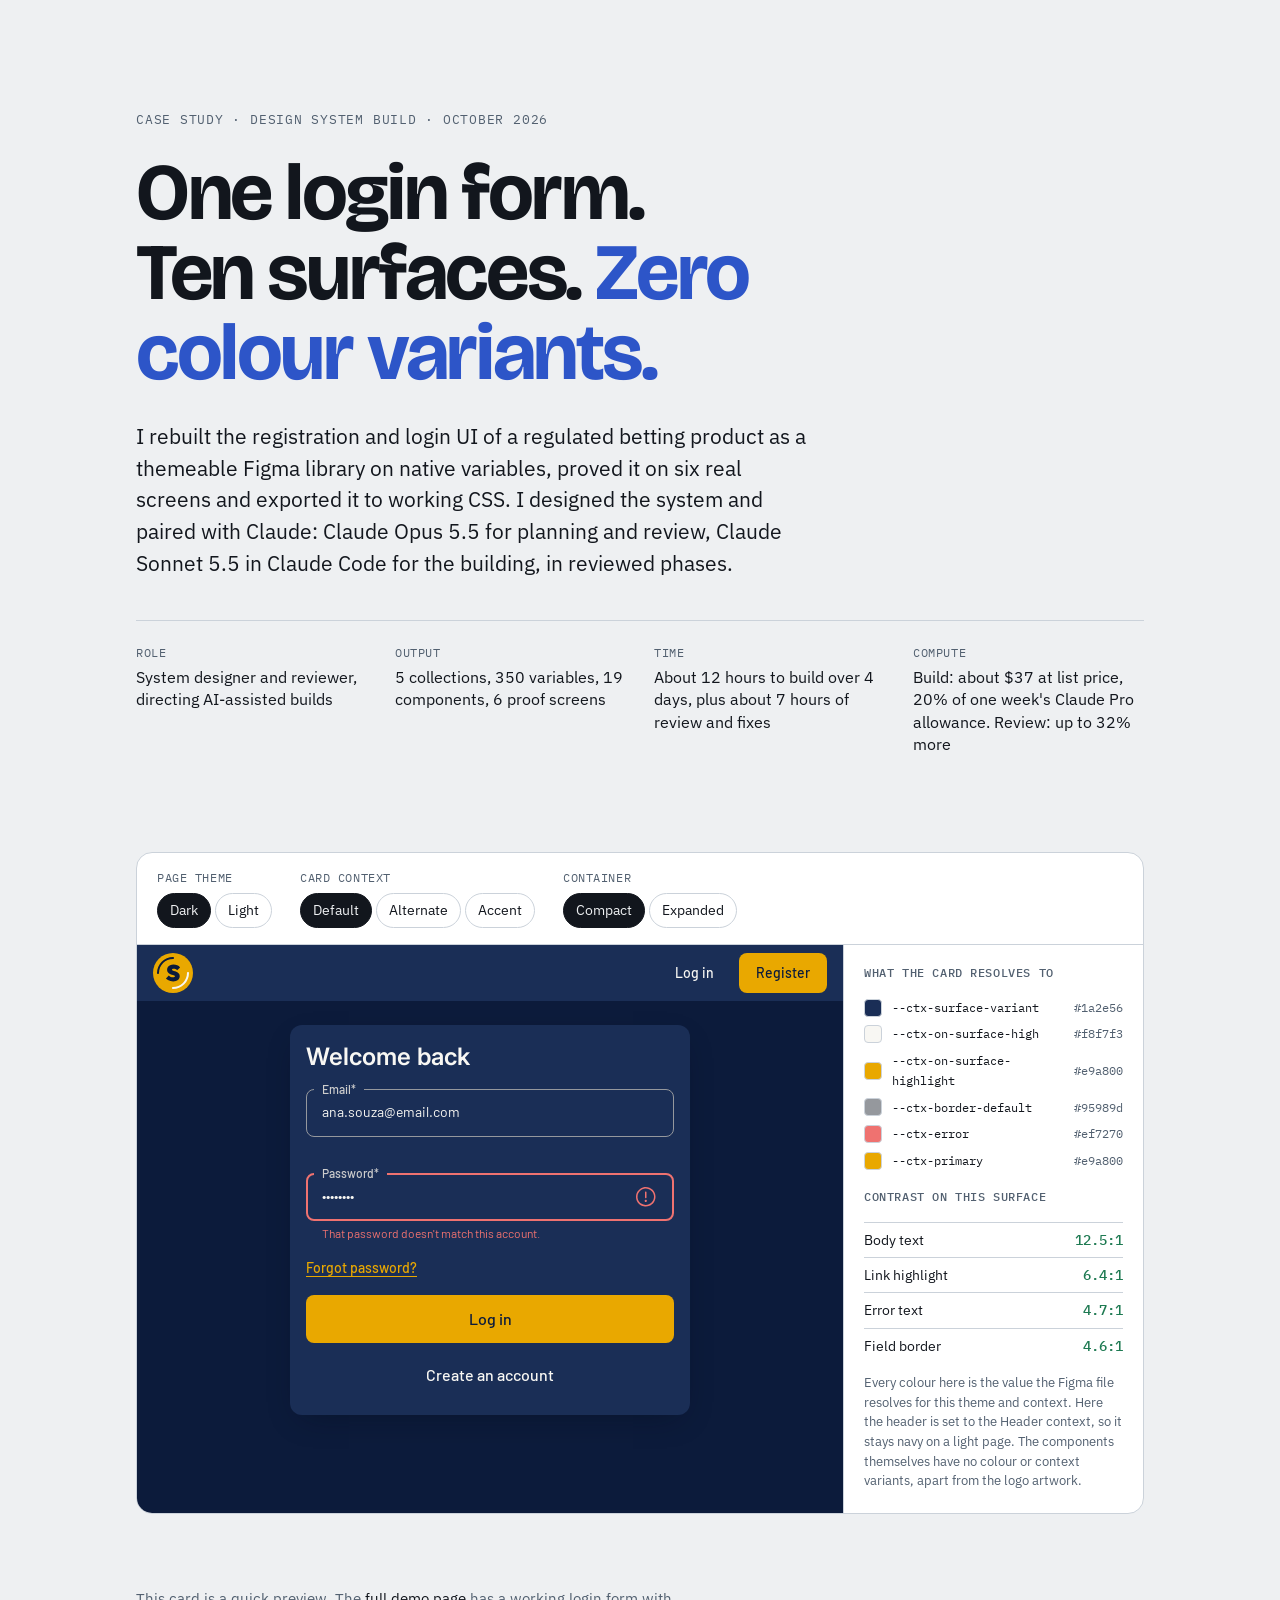
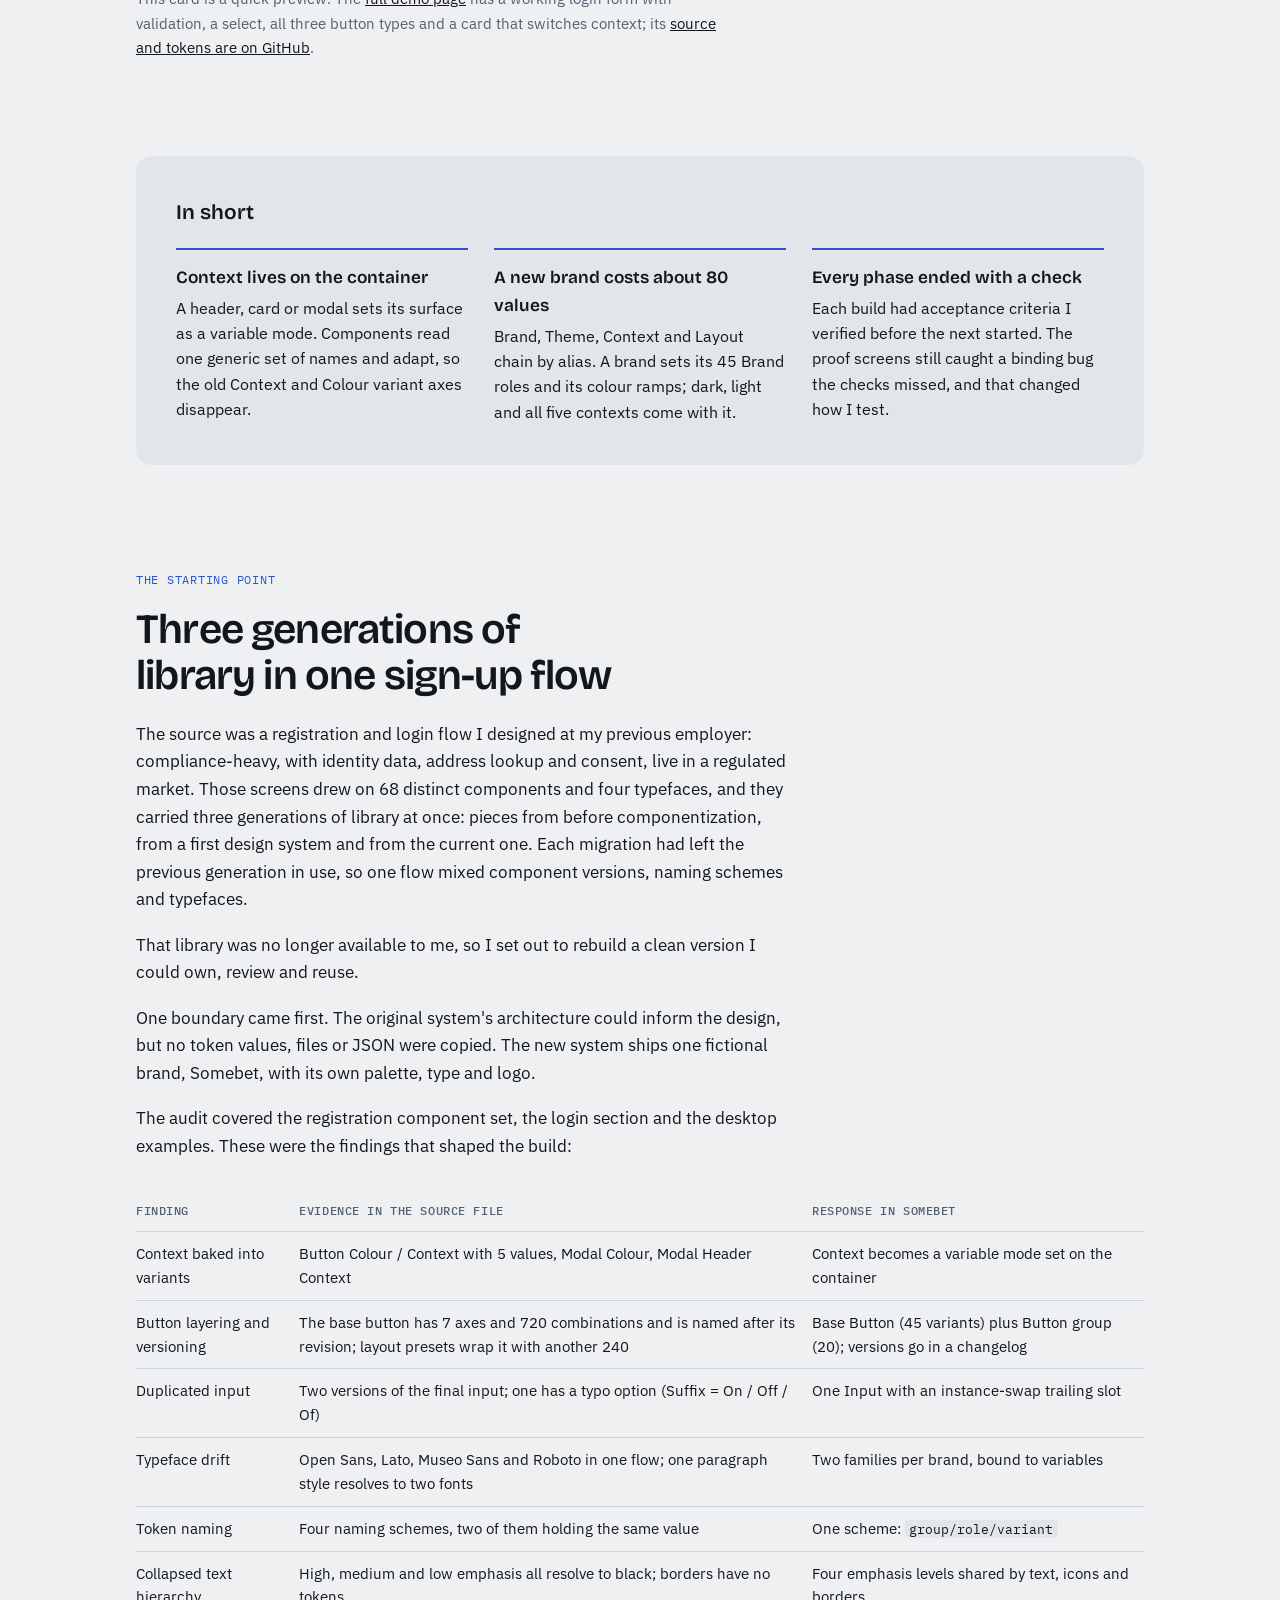
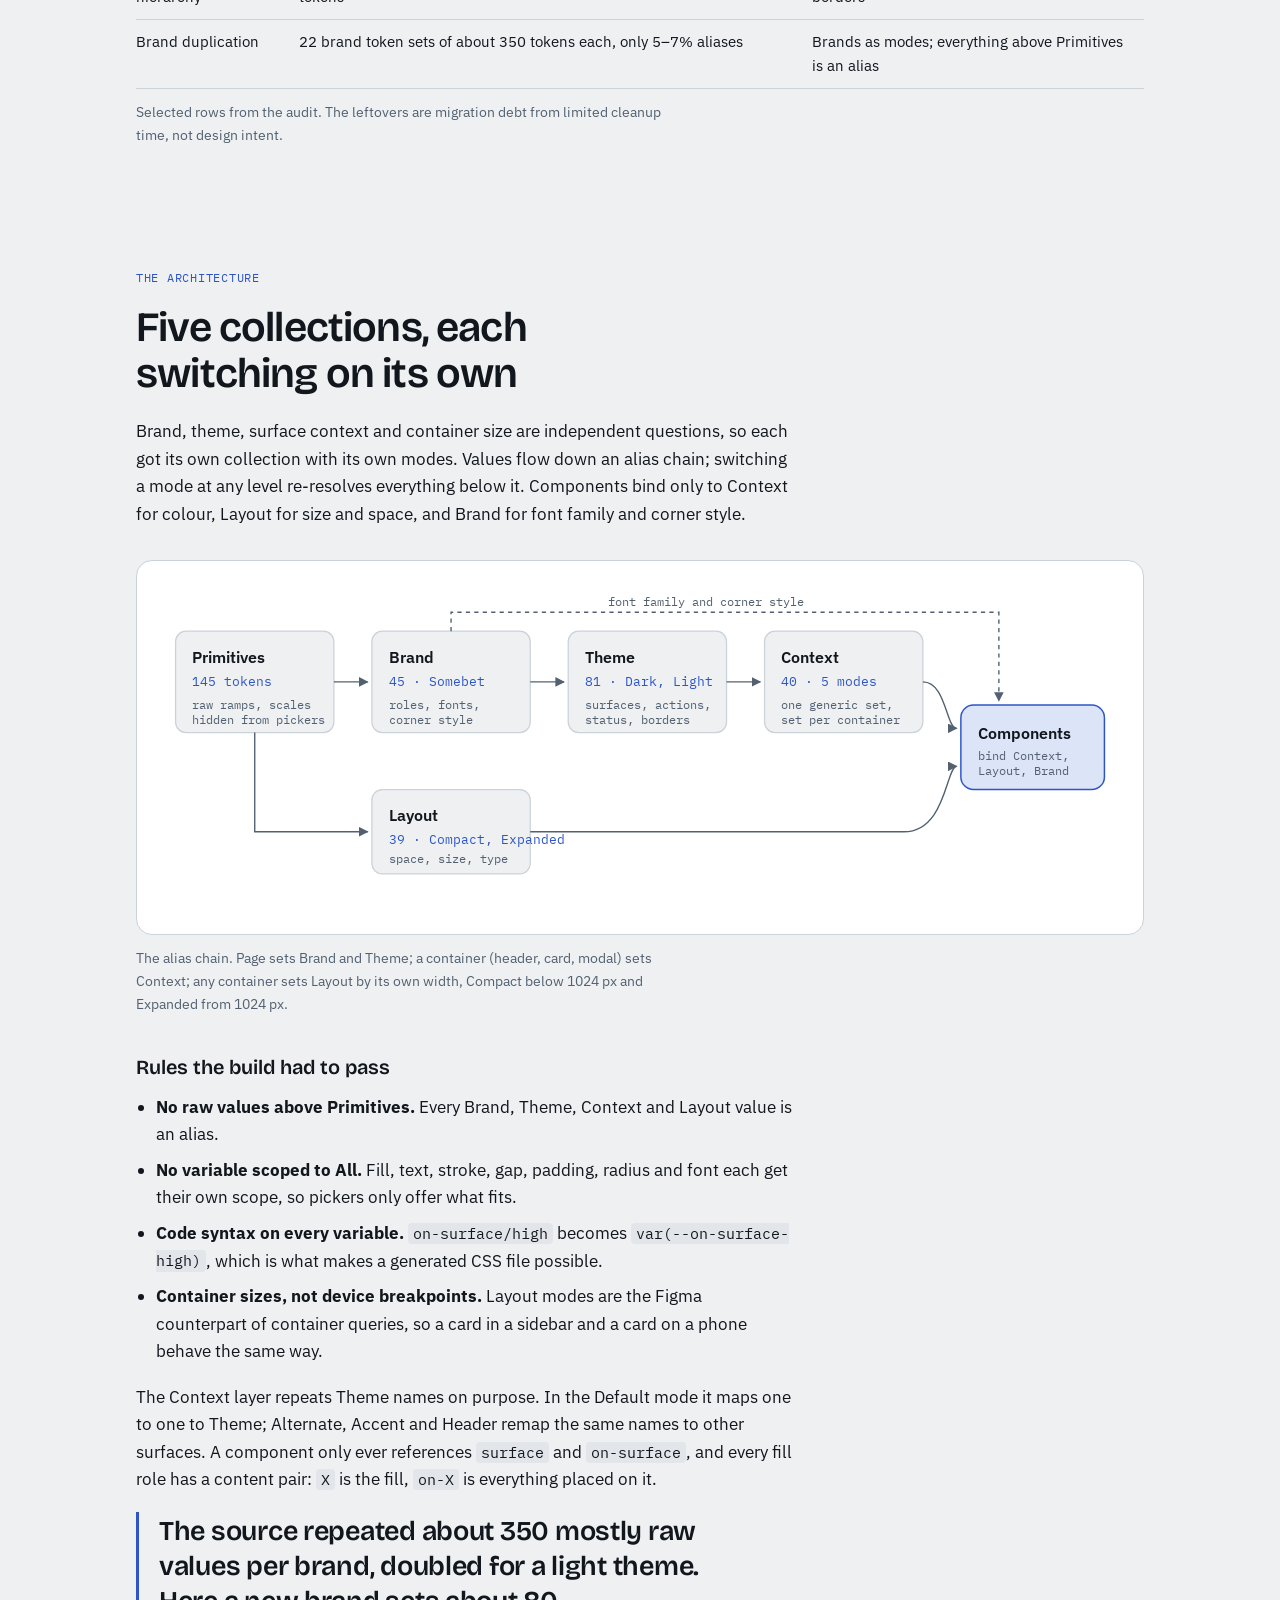
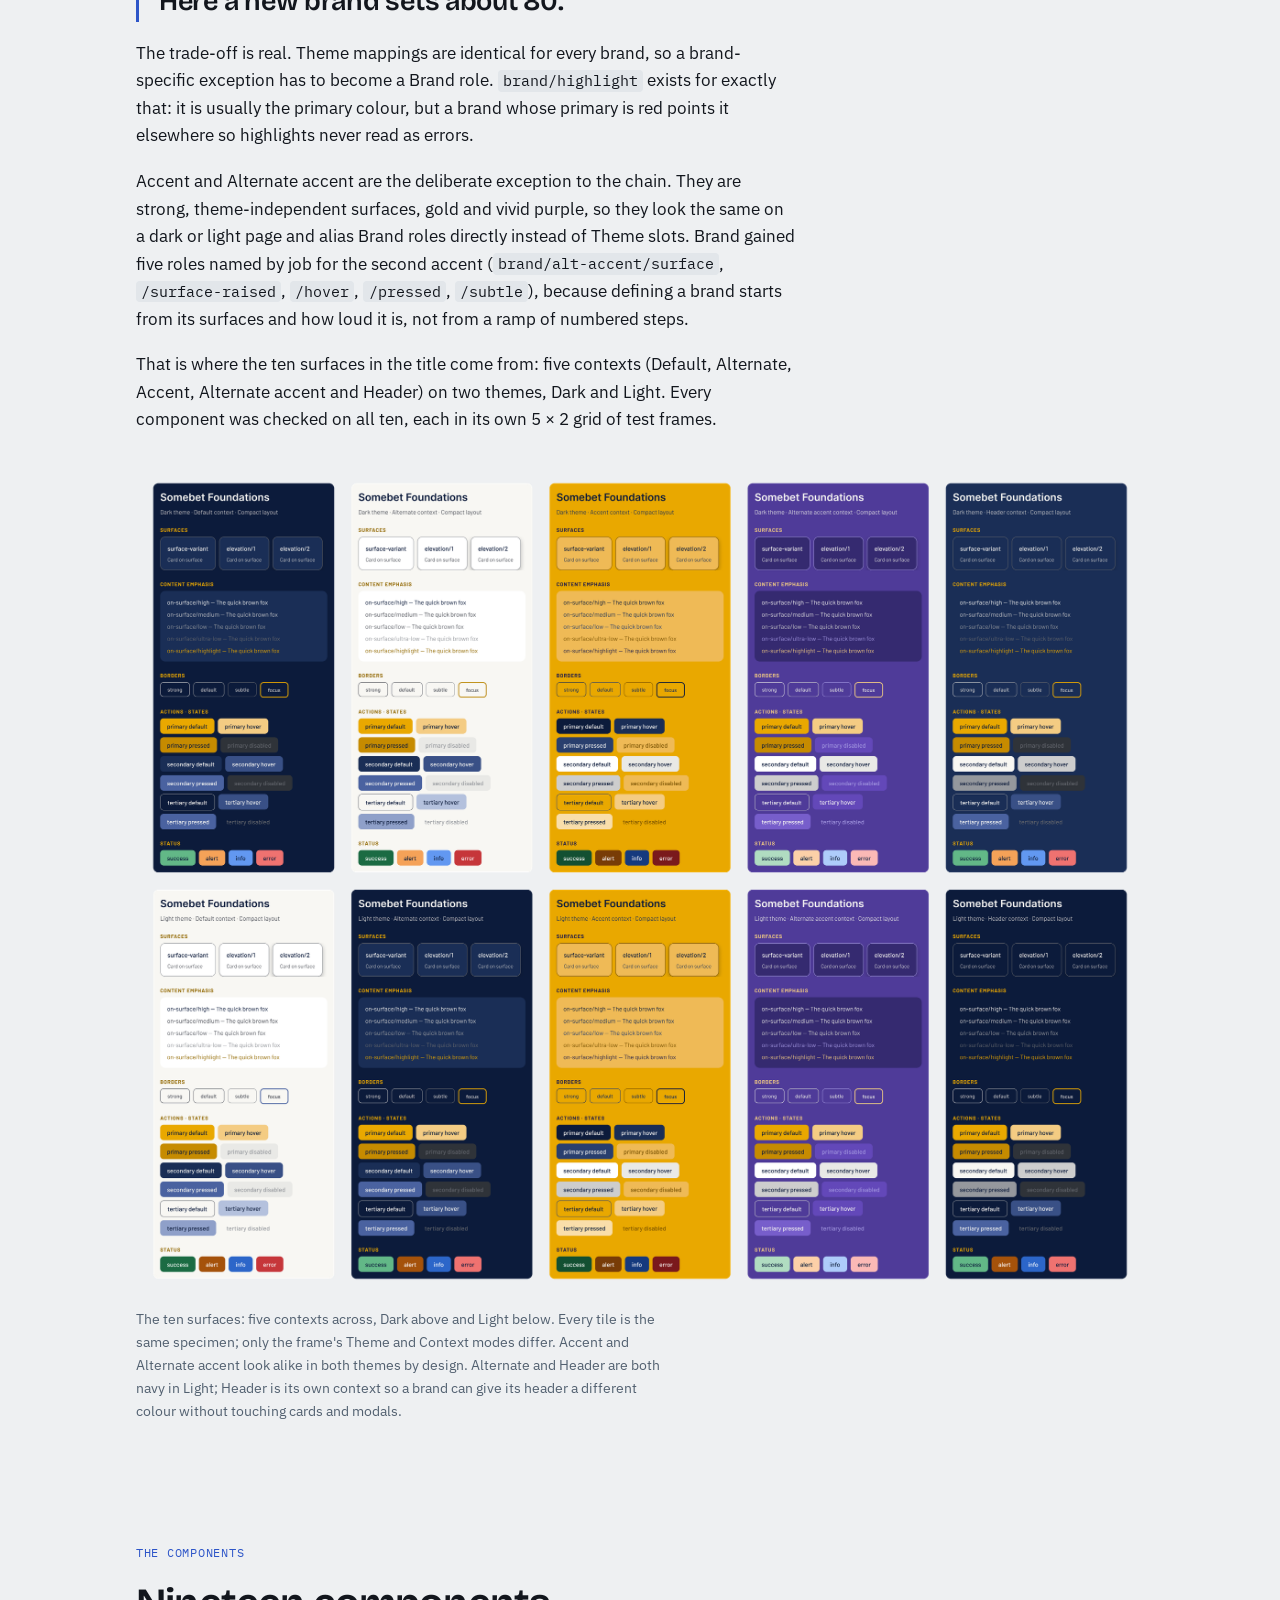
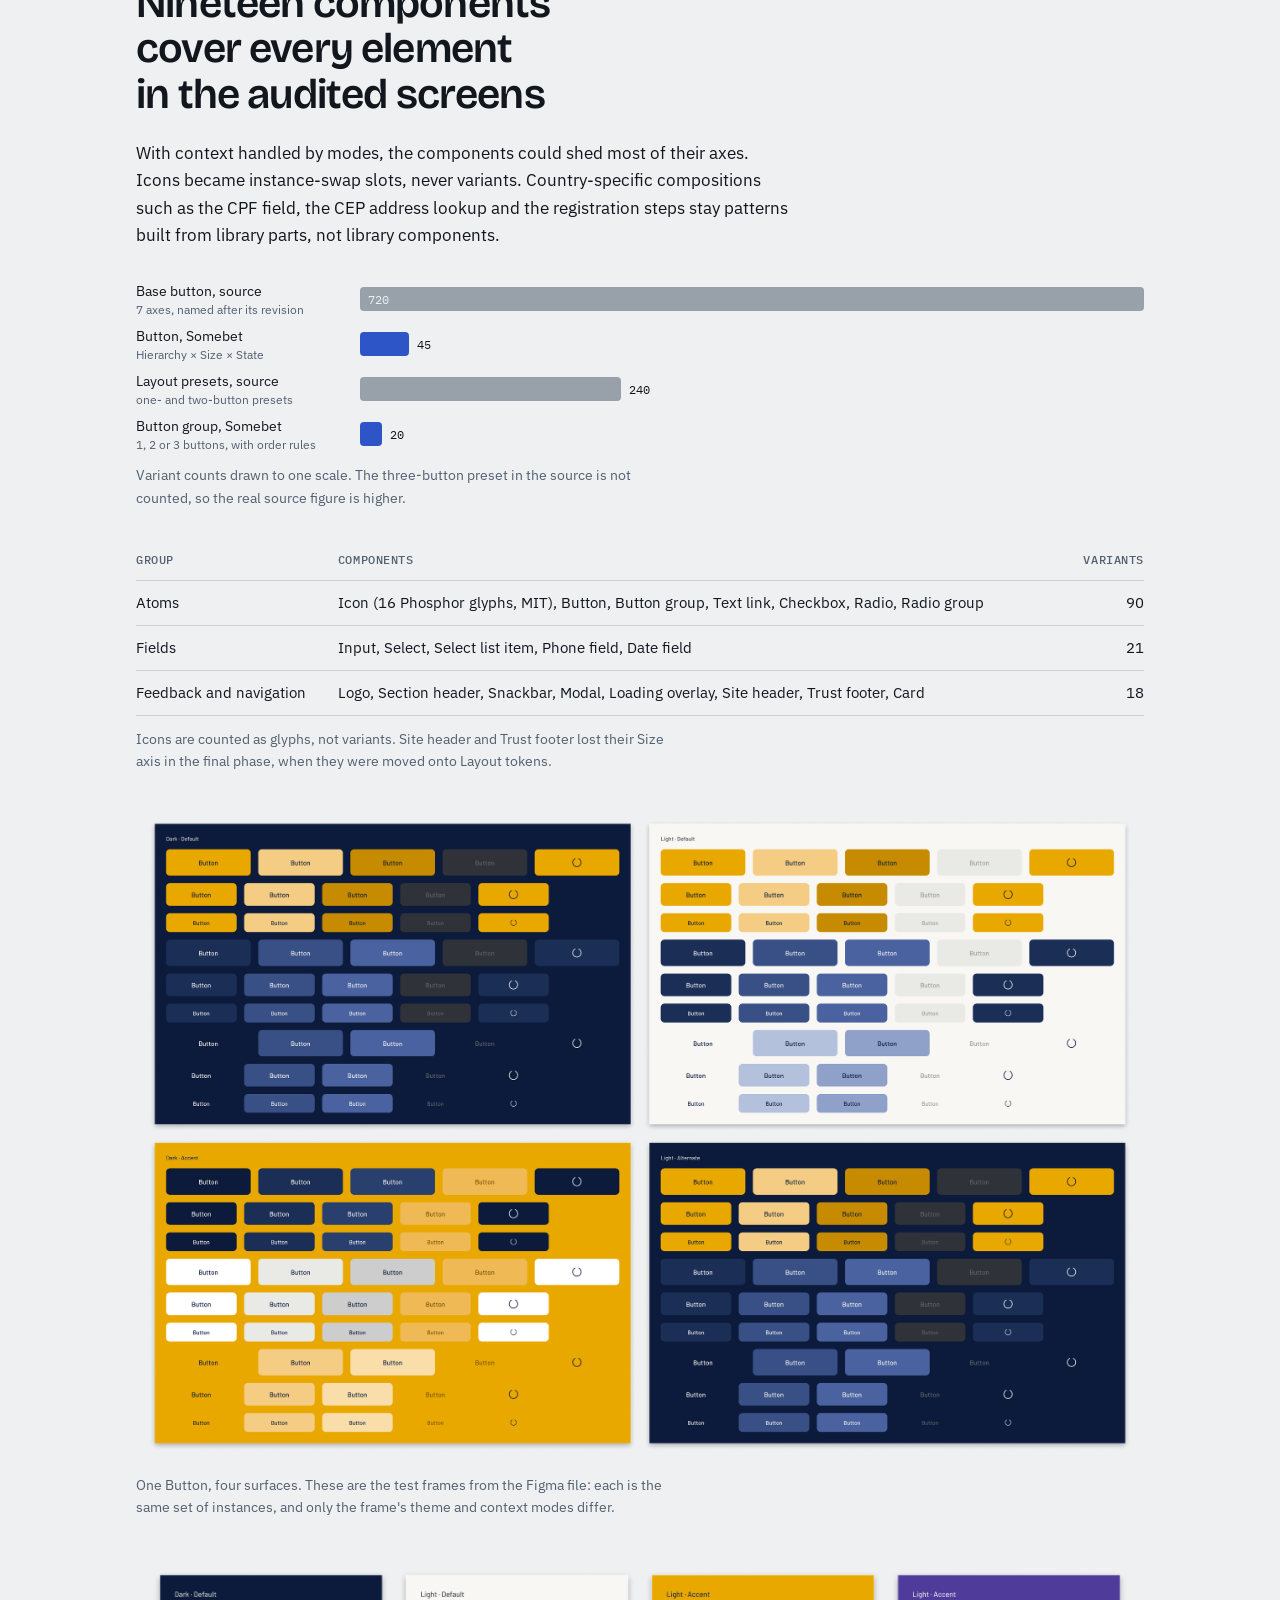
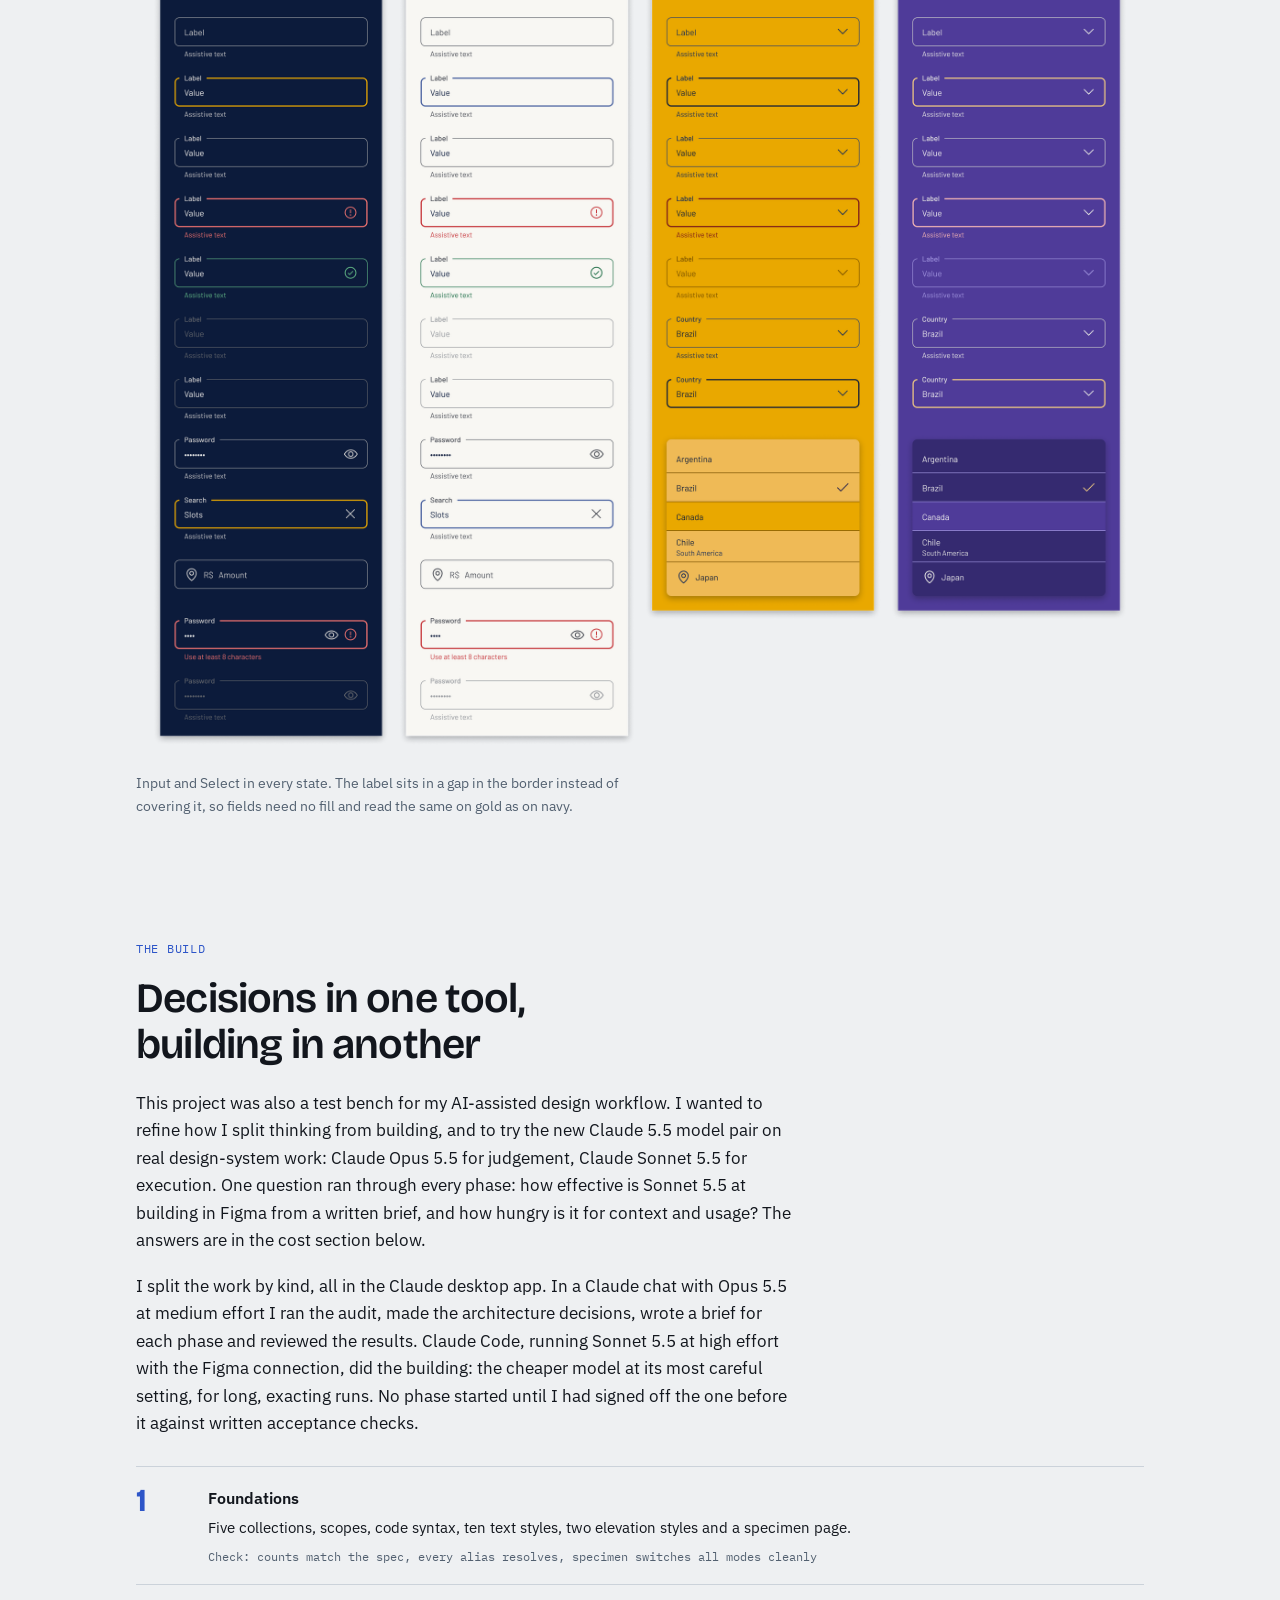
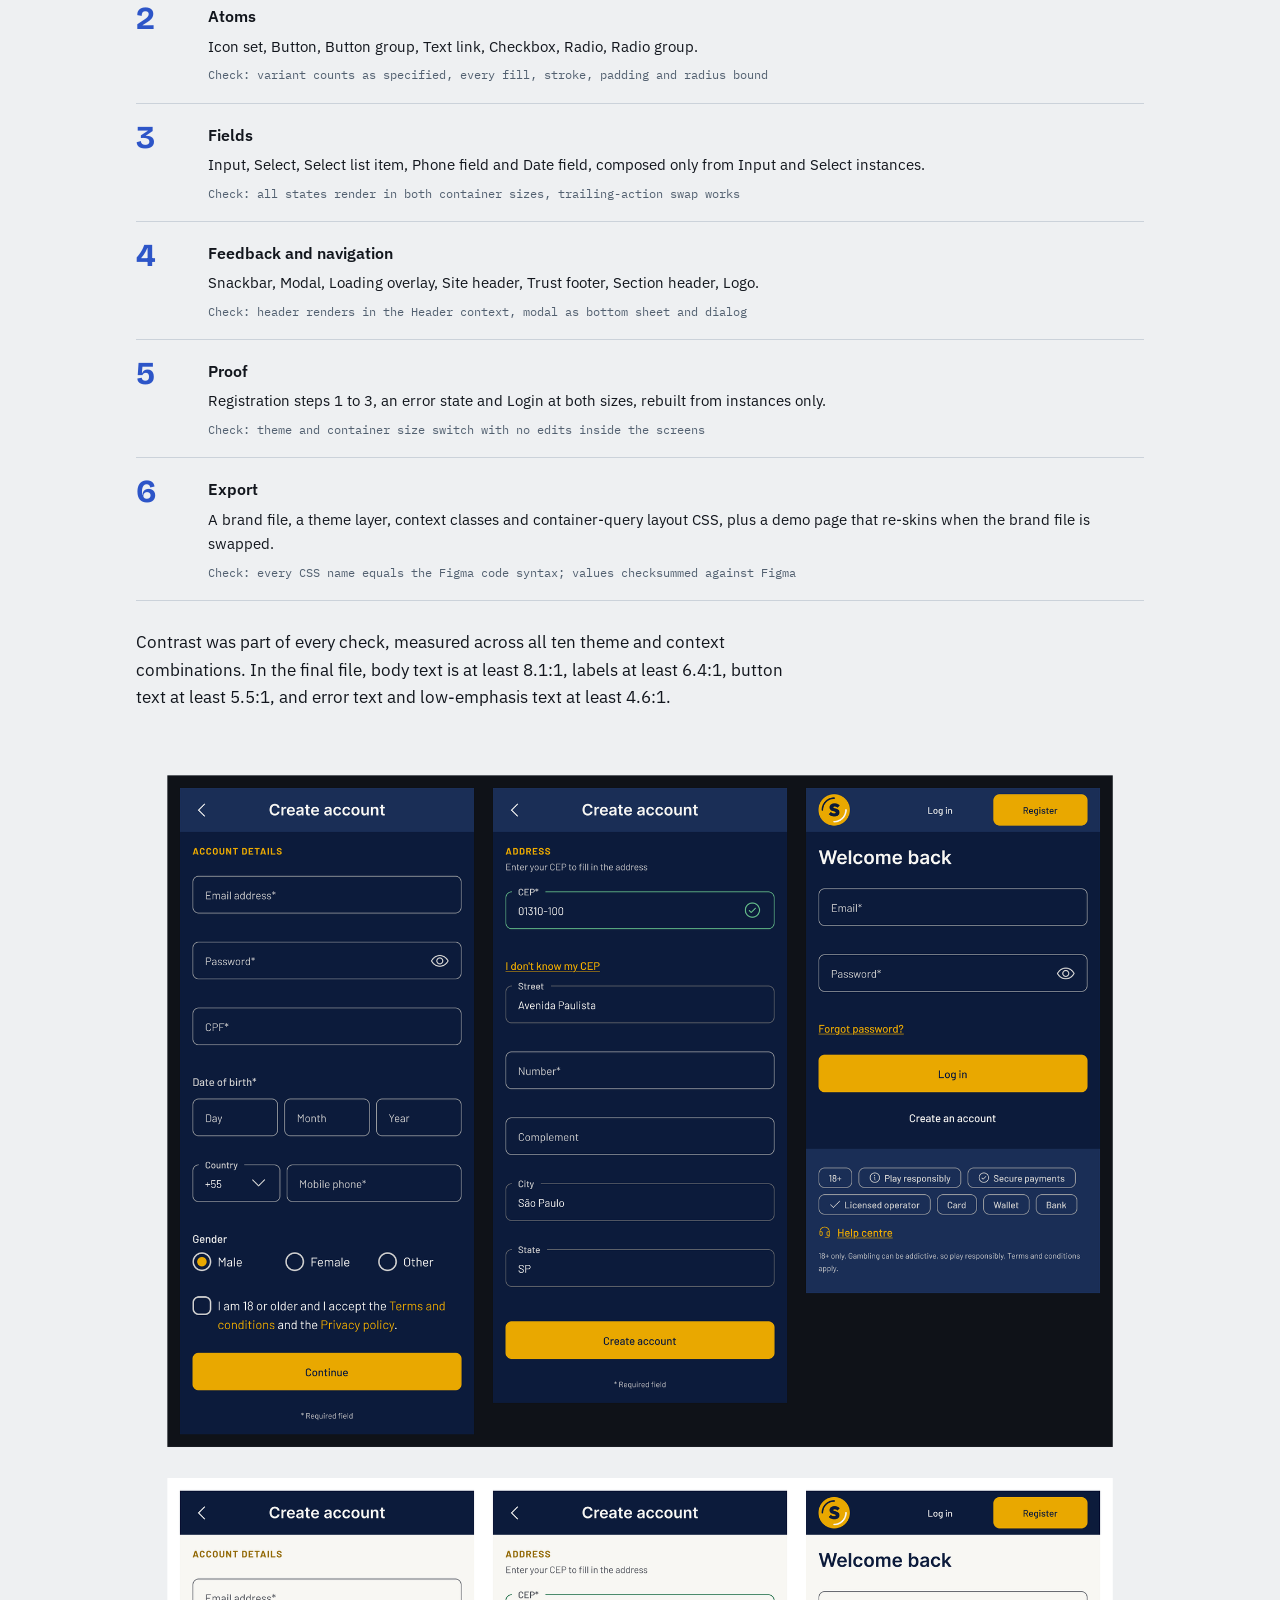
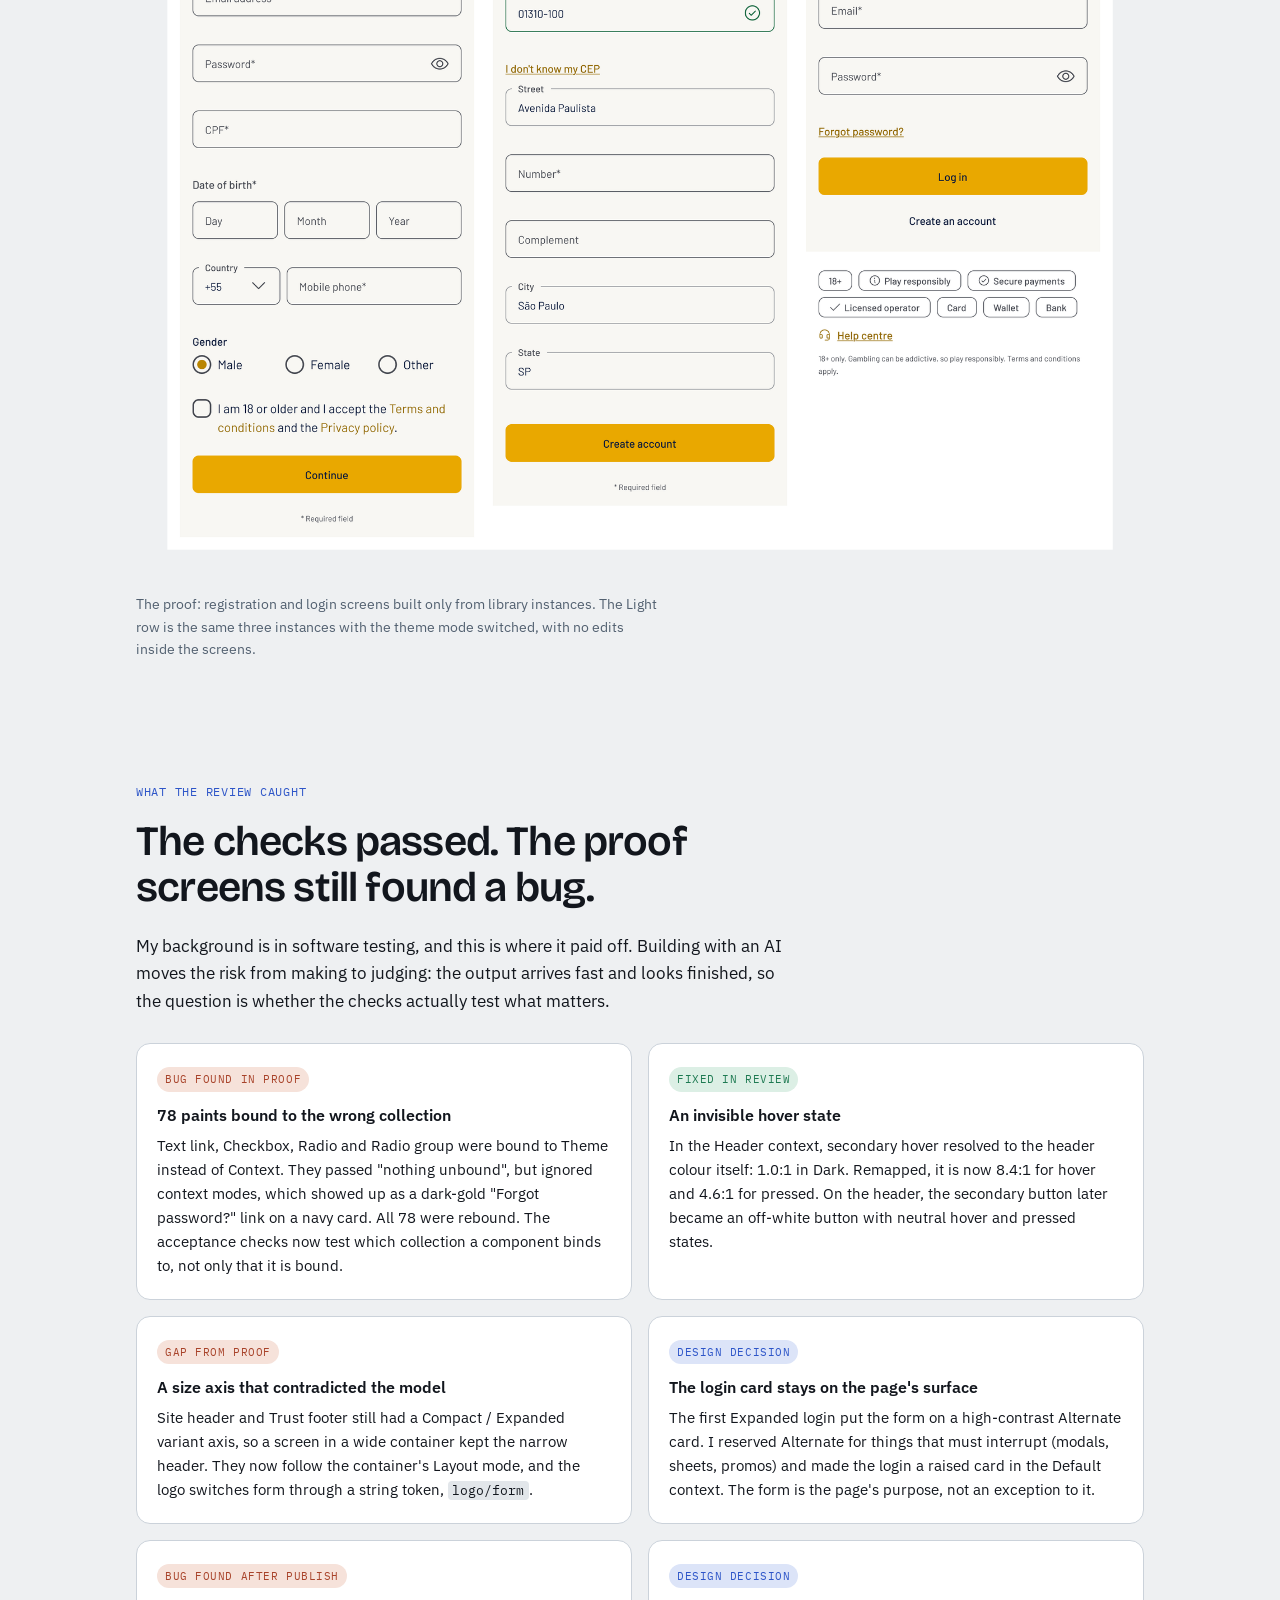
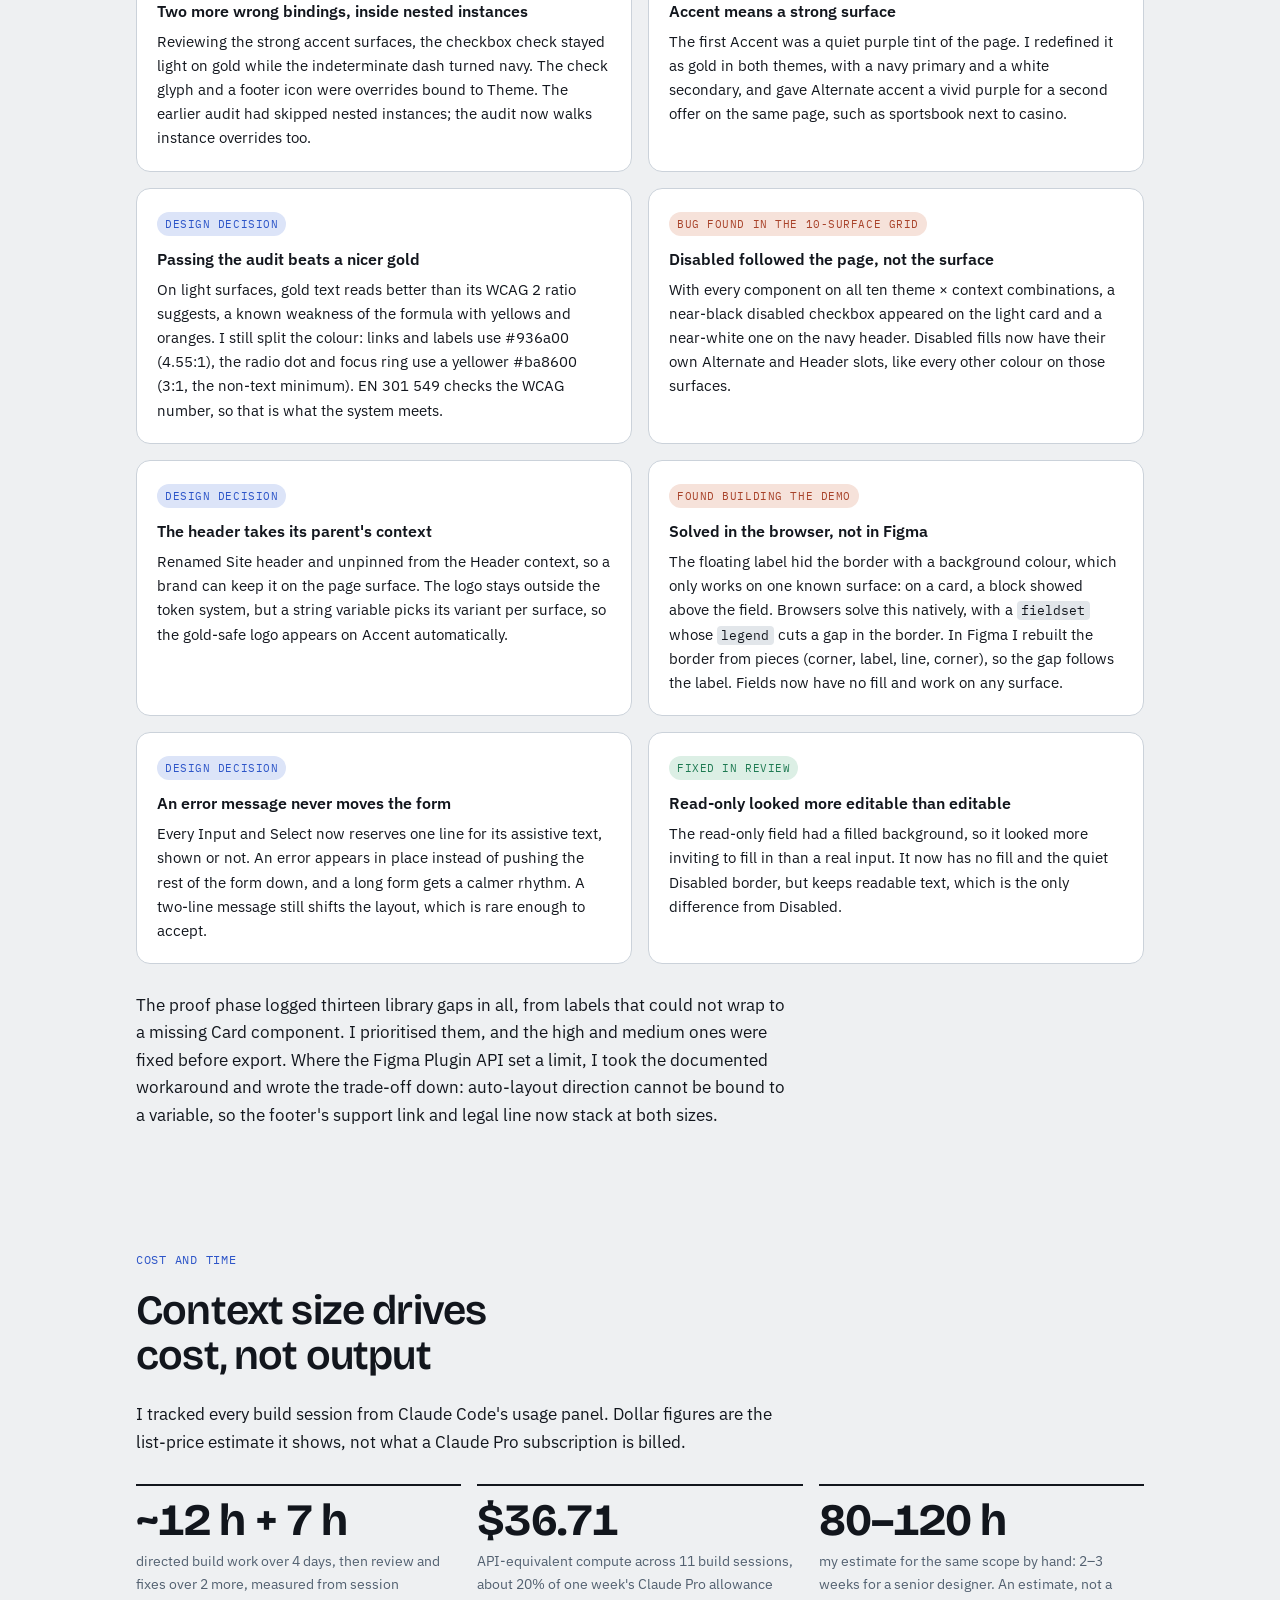
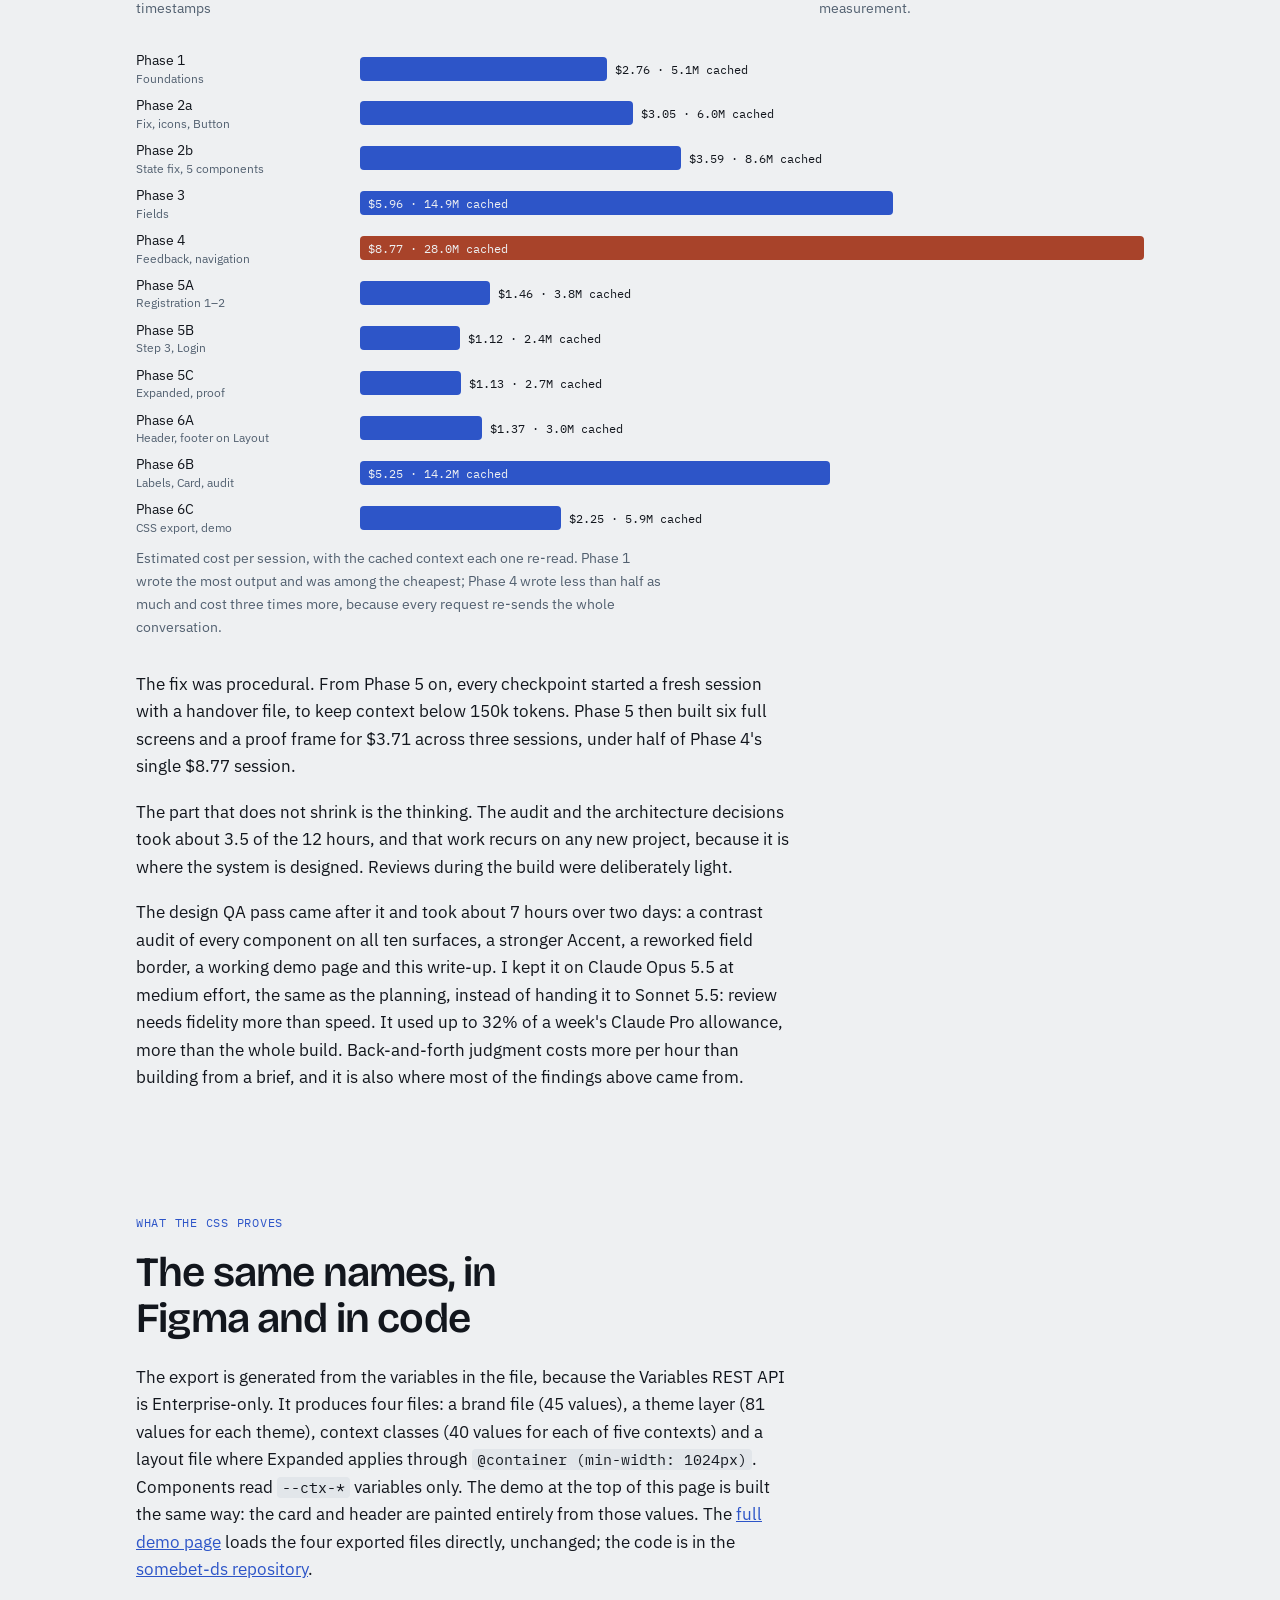
==== commit c8a5d4bd: "Match Figma Login: preview without required note, Medium text link; demo link under fields, Create a" ====
--- a/index.html
+++ b/index.html
@@ -119,7 +119,7 @@
 .field .lbl{position:absolute;top:-8px;left:8px;padding:0 8px;font-weight:500;font-size:12px;line-height:16px;color:var(--on-surface-medium)}
 .field.err .ol{top:-7px;padding:0 6px;border-width:2px;border-color:var(--error)}
 .assist{min-height:16px;padding:0 16px;font-size:12px;line-height:16px;color:var(--error)}
-.sb-link{font-weight:700;font-size:14px;color:var(--on-surface-highlight);text-decoration:underline;text-underline-offset:3px;align-self:flex-start}
+.sb-link{font-weight:500;font-size:14px;color:var(--on-surface-highlight);text-decoration:underline;text-underline-offset:3px;align-self:flex-start}
 .sb-actions{display:flex;flex-direction:column;gap:8px}
 .sb-actions .sb-btn{height:48px;width:100%;font-size:16px;line-height:24px}
 .sb-meta{font-size:12px;color:var(--on-surface-low);text-align:center}
@@ -261,7 +261,6 @@
         <div class="field err"><div class="fbox"><fieldset class="ol" aria-hidden="true"><legend><span>Password*</span></legend></fieldset><div class="box">••••••••<svg class="vicon" width="24" height="24" viewBox="0 0 24 24" fill="none" aria-hidden="true"><path d="M11.75 2C9.82164 2 7.93657 2.57183 6.33319 3.64317C4.72982 4.71451 3.48013 6.23726 2.74218 8.01884C2.00422 9.80042 1.81114 11.7608 2.18735 13.6521C2.56355 15.5434 3.49215 17.2807 4.85571 18.6443C6.21928 20.0079 7.95656 20.9365 9.84787 21.3127C11.7392 21.6889 13.6996 21.4958 15.4812 20.7578C17.2627 20.0199 18.7855 18.7702 19.8568 17.1668C20.9282 15.5634 21.5 13.6784 21.5 11.75C21.4973 9.16498 20.4692 6.68661 18.6413 4.85872C16.8134 3.03084 14.335 2.00273 11.75 2ZM11.75 20C10.1183 20 8.52326 19.5161 7.16655 18.6096C5.80984 17.7031 4.75242 16.4146 4.128 14.9071C3.50358 13.3996 3.3402 11.7408 3.65853 10.1405C3.97685 8.54016 4.76259 7.07015 5.91637 5.91637C7.07016 4.76259 8.54017 3.97685 10.1405 3.65852C11.7409 3.34019 13.3997 3.50357 14.9071 4.12799C16.4146 4.75242 17.7031 5.80984 18.6096 7.16655C19.5161 8.52325 20 10.1183 20 11.75C19.9975 13.9373 19.1275 16.0343 17.5809 17.5809C16.0343 19.1275 13.9373 19.9975 11.75 20ZM11 12.5V7.25C11 7.05109 11.079 6.86032 11.2197 6.71967C11.3603 6.57902 11.5511 6.5 11.75 6.5C11.9489 6.5 12.1397 6.57902 12.2803 6.71967C12.421 6.86032 12.5 7.05109 12.5 7.25V12.5C12.5 12.6989 12.421 12.8897 12.2803 13.0303C12.1397 13.171 11.9489 13.25 11.75 13.25C11.5511 13.25 11.3603 13.171 11.2197 13.0303C11.079 12.8897 11 12.6989 11 12.5ZM12.875 15.875C12.875 16.0975 12.809 16.315 12.6854 16.5C12.5618 16.685 12.3861 16.8292 12.1805 16.9144C11.975 16.9995 11.7488 17.0218 11.5305 16.9784C11.3123 16.935 11.1118 16.8278 10.9545 16.6705C10.7972 16.5132 10.69 16.3127 10.6466 16.0945C10.6032 15.8762 10.6255 15.65 10.7106 15.4445C10.7958 15.2389 10.94 15.0632 11.125 14.9396C11.31 14.816 11.5275 14.75 11.75 14.75C12.0484 14.75 12.3345 14.8685 12.5455 15.0795C12.7565 15.2905 12.875 15.5766 12.875 15.875Z" fill="currentColor"/></svg></div><span class="lbl">Password*</span></div><div class="assist">That password doesn't match this account.</div></div>
         <a class="sb-link" href="#c3" id="forgot">Forgot password?</a>
         <div class="sb-actions"><button type="button" class="sb-btn b-primary">Log in</button><button type="button" class="sb-btn b-tertiary">Create an account</button></div>
-        <div class="sb-meta">* Required field</div>
       </div>
     </div>
   </div>
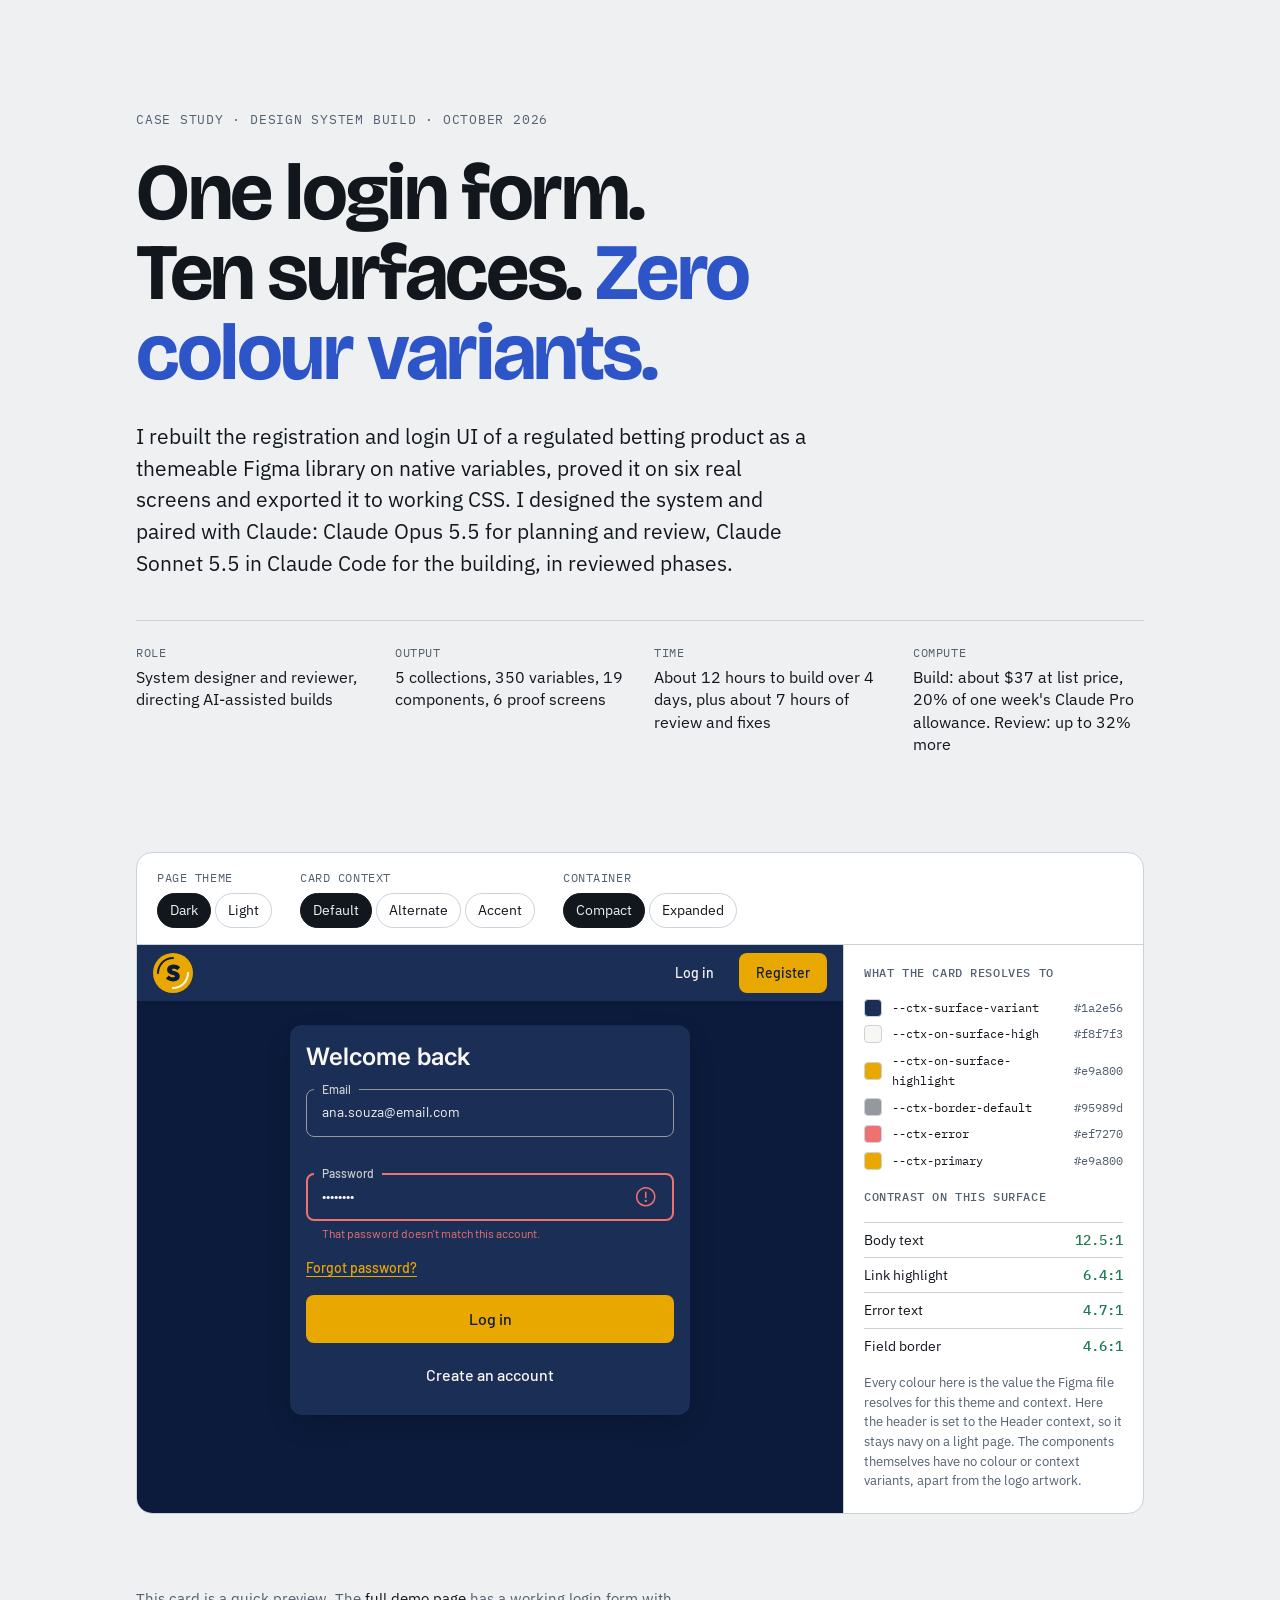
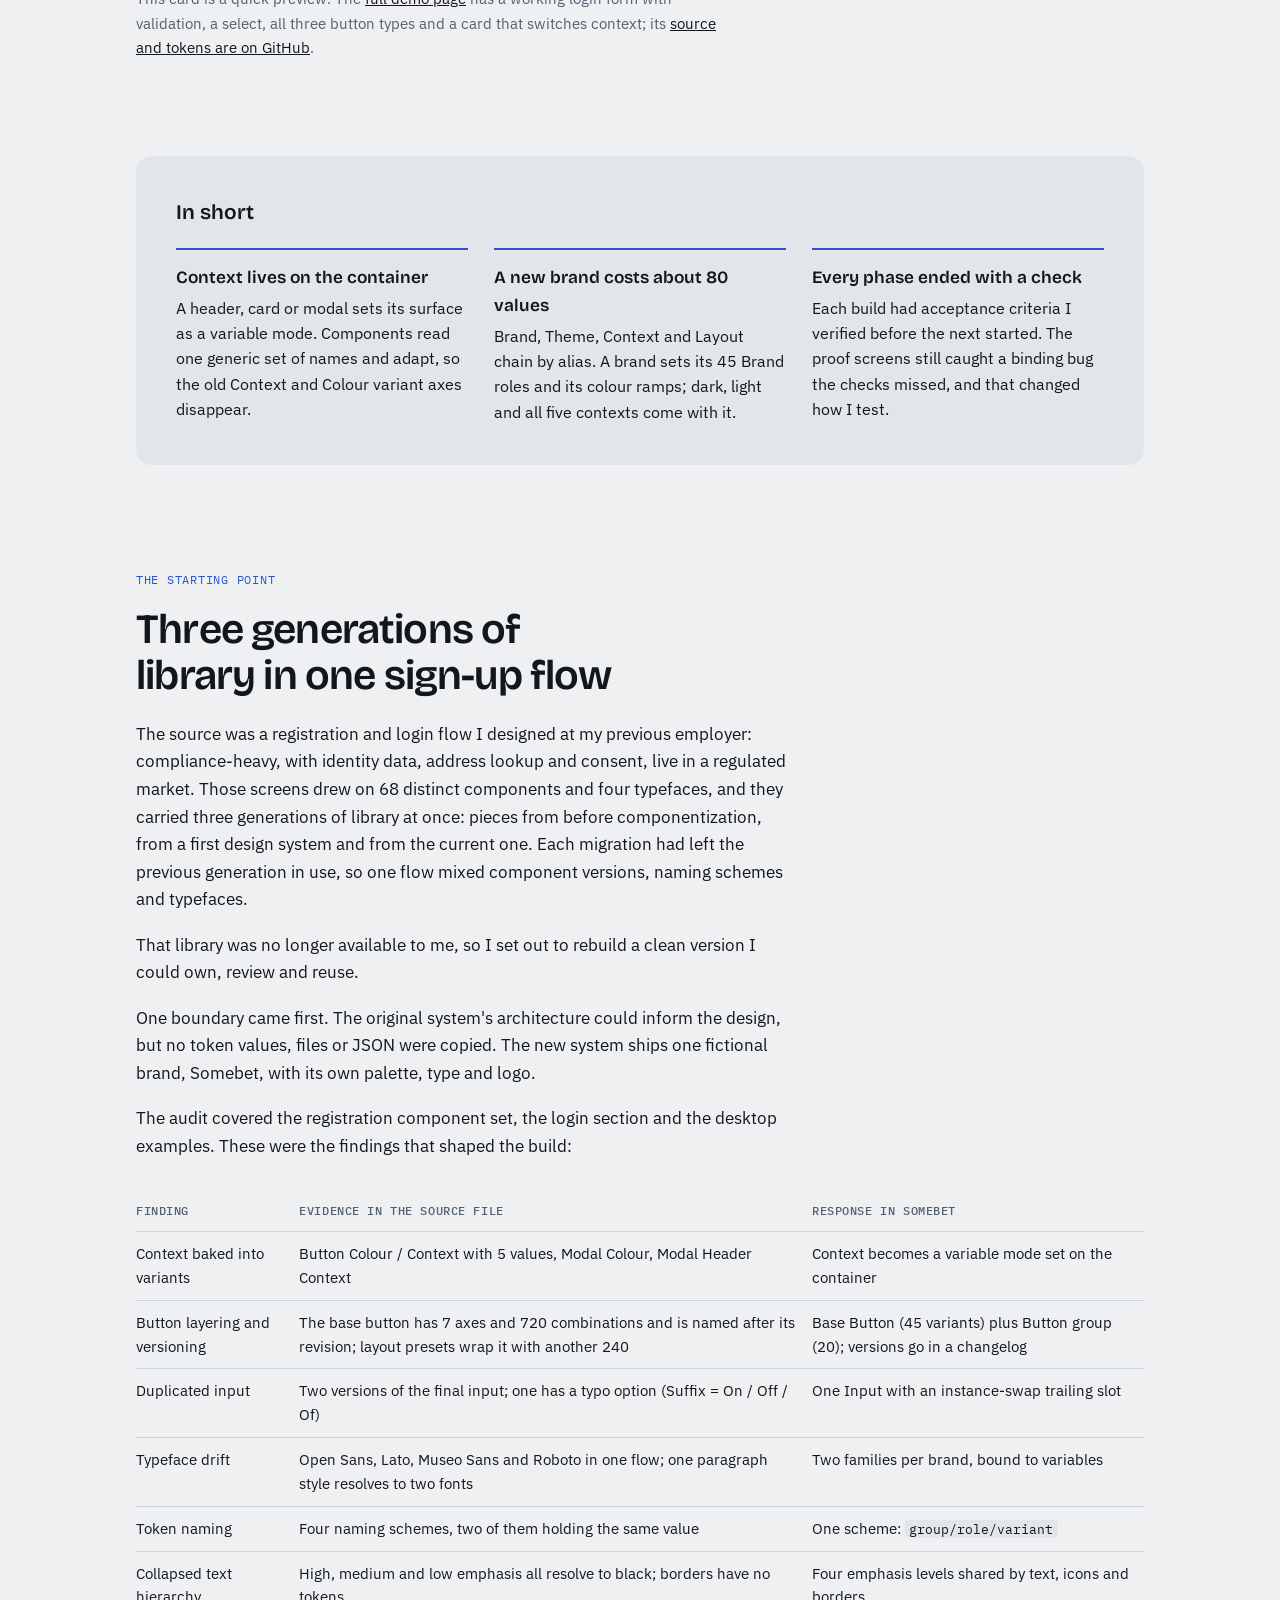
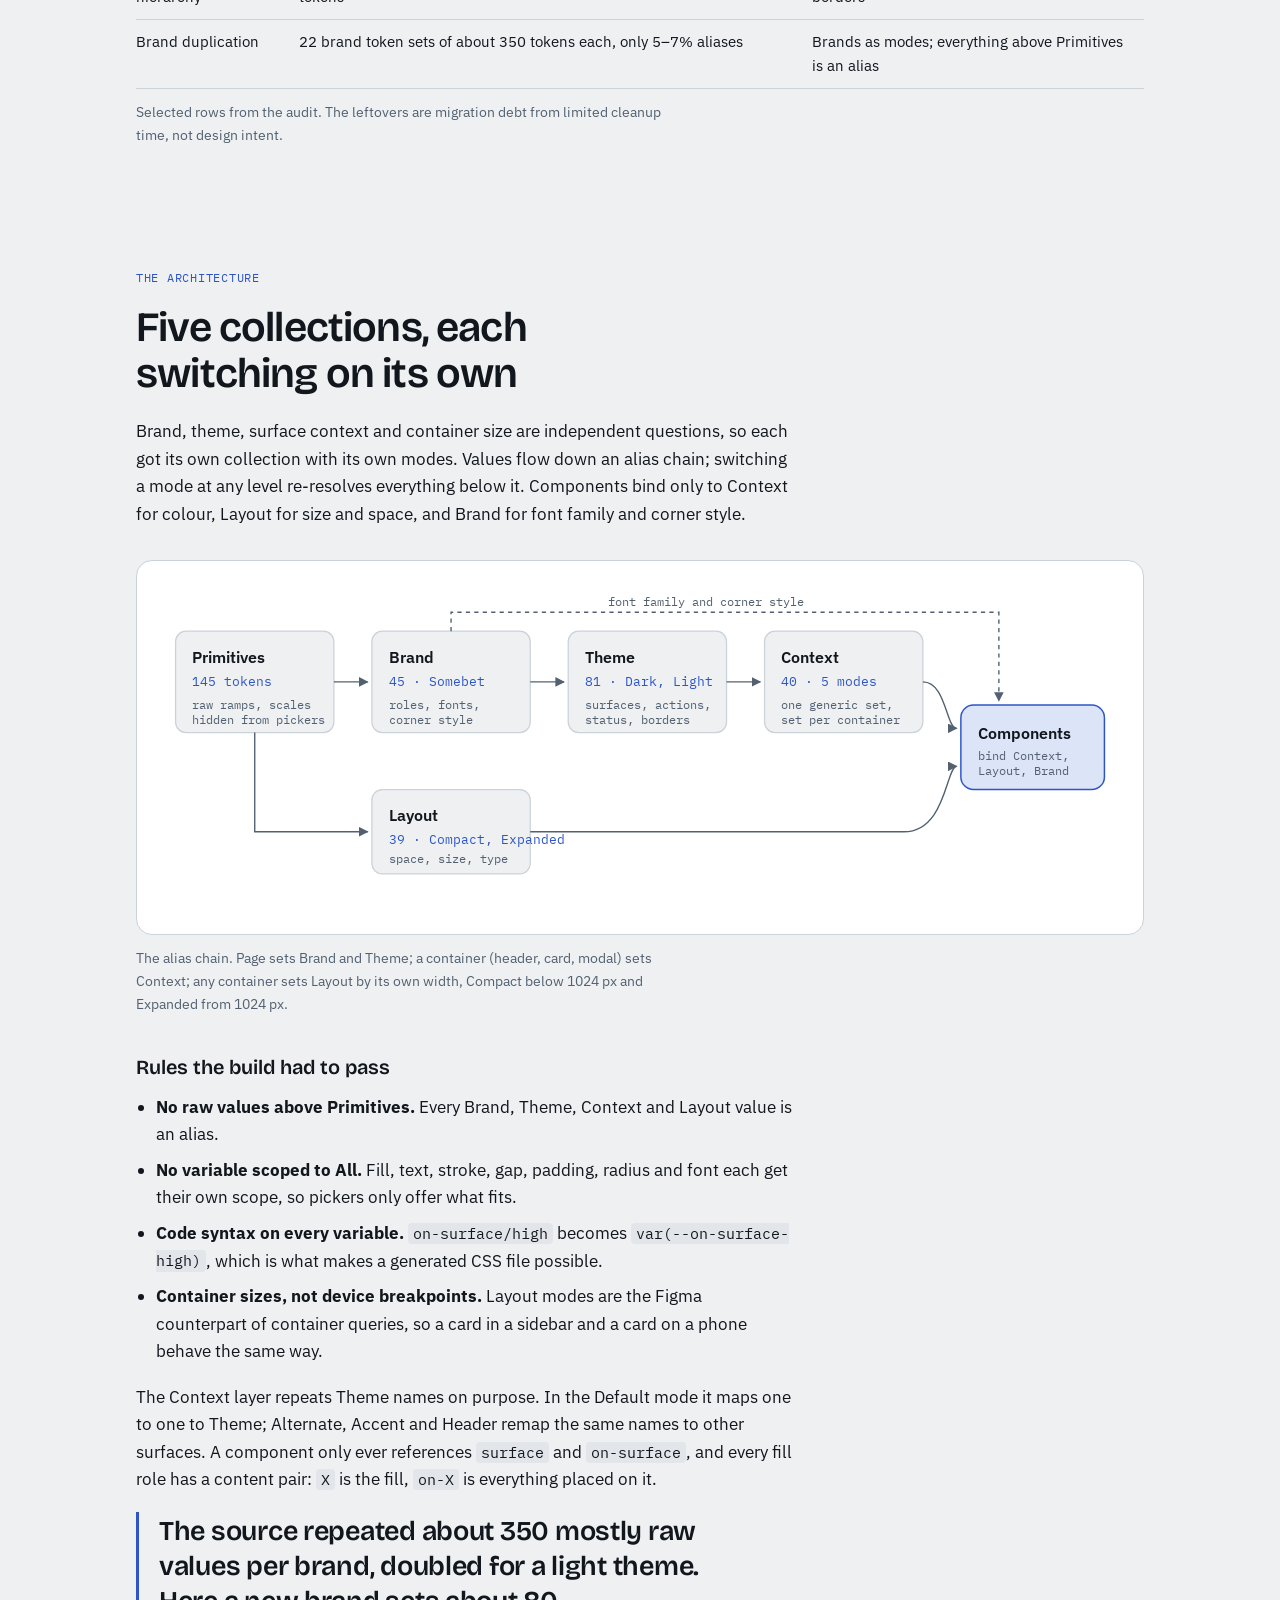
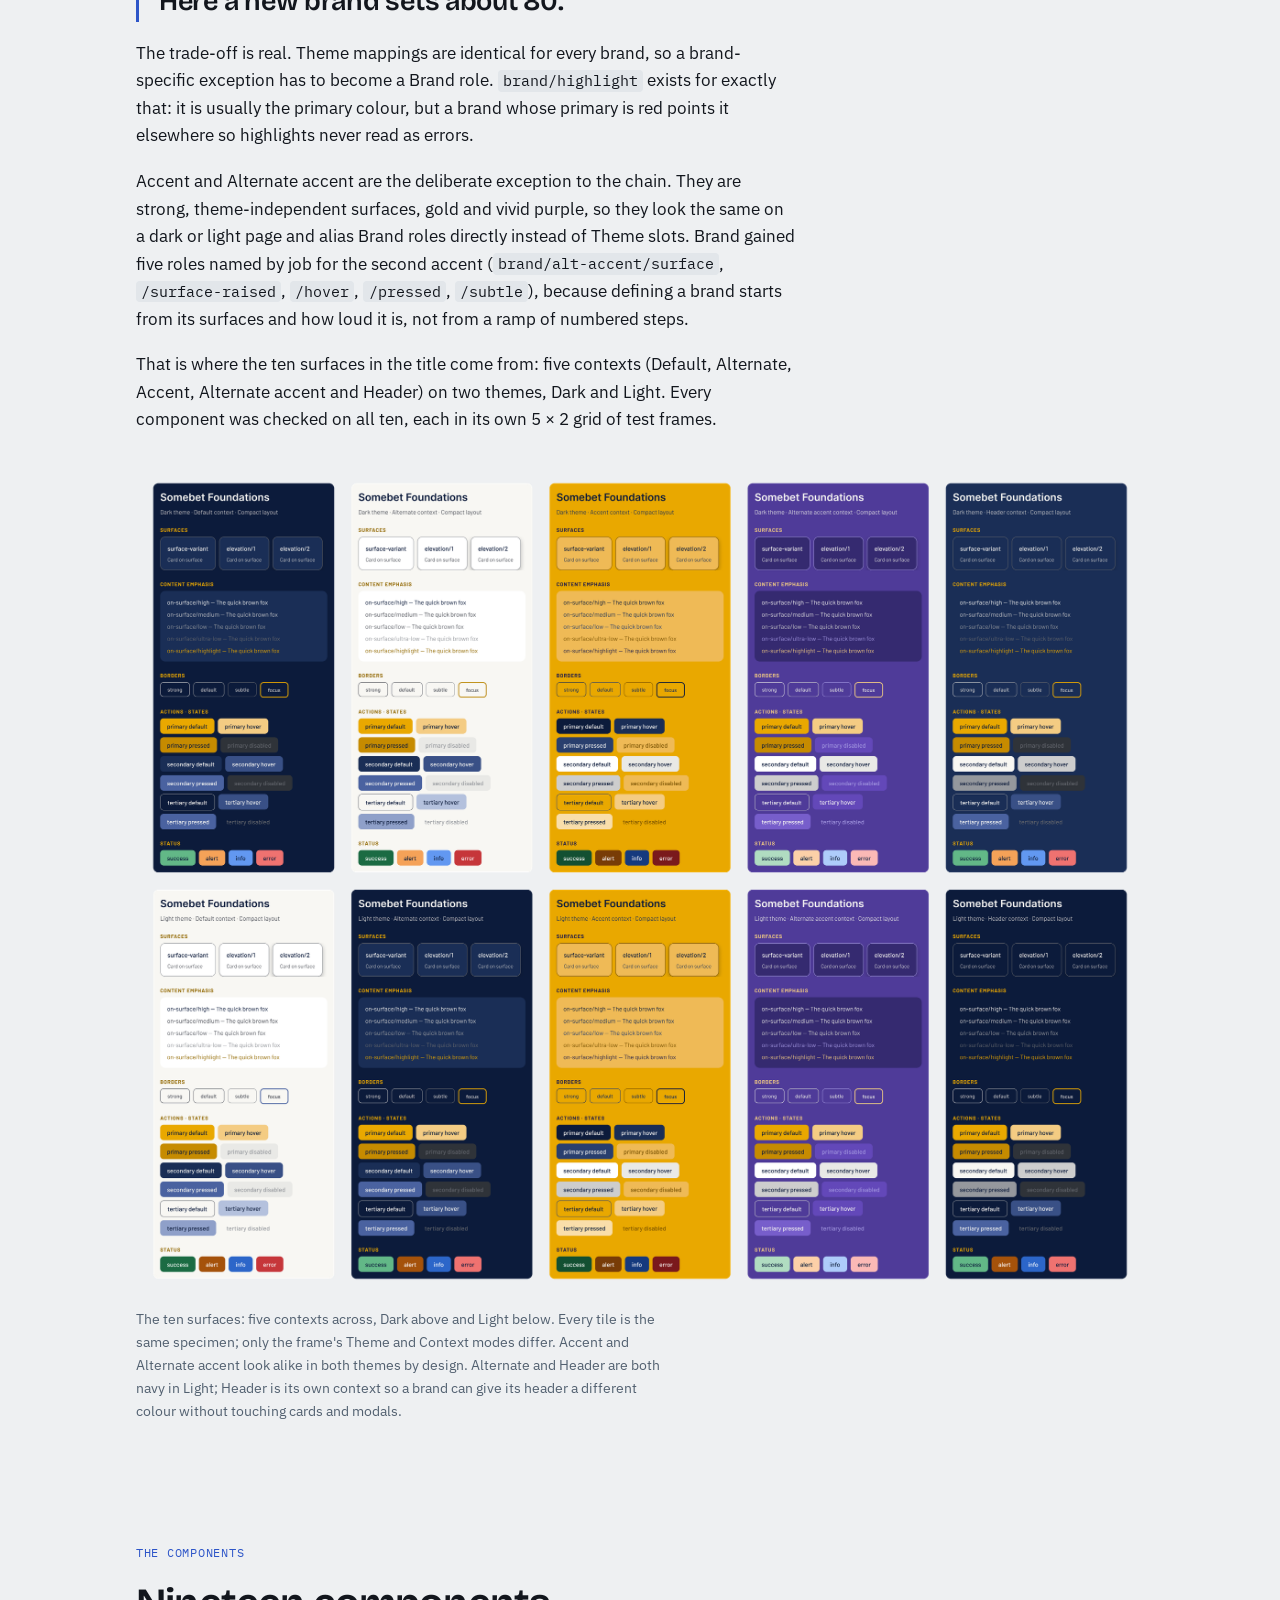
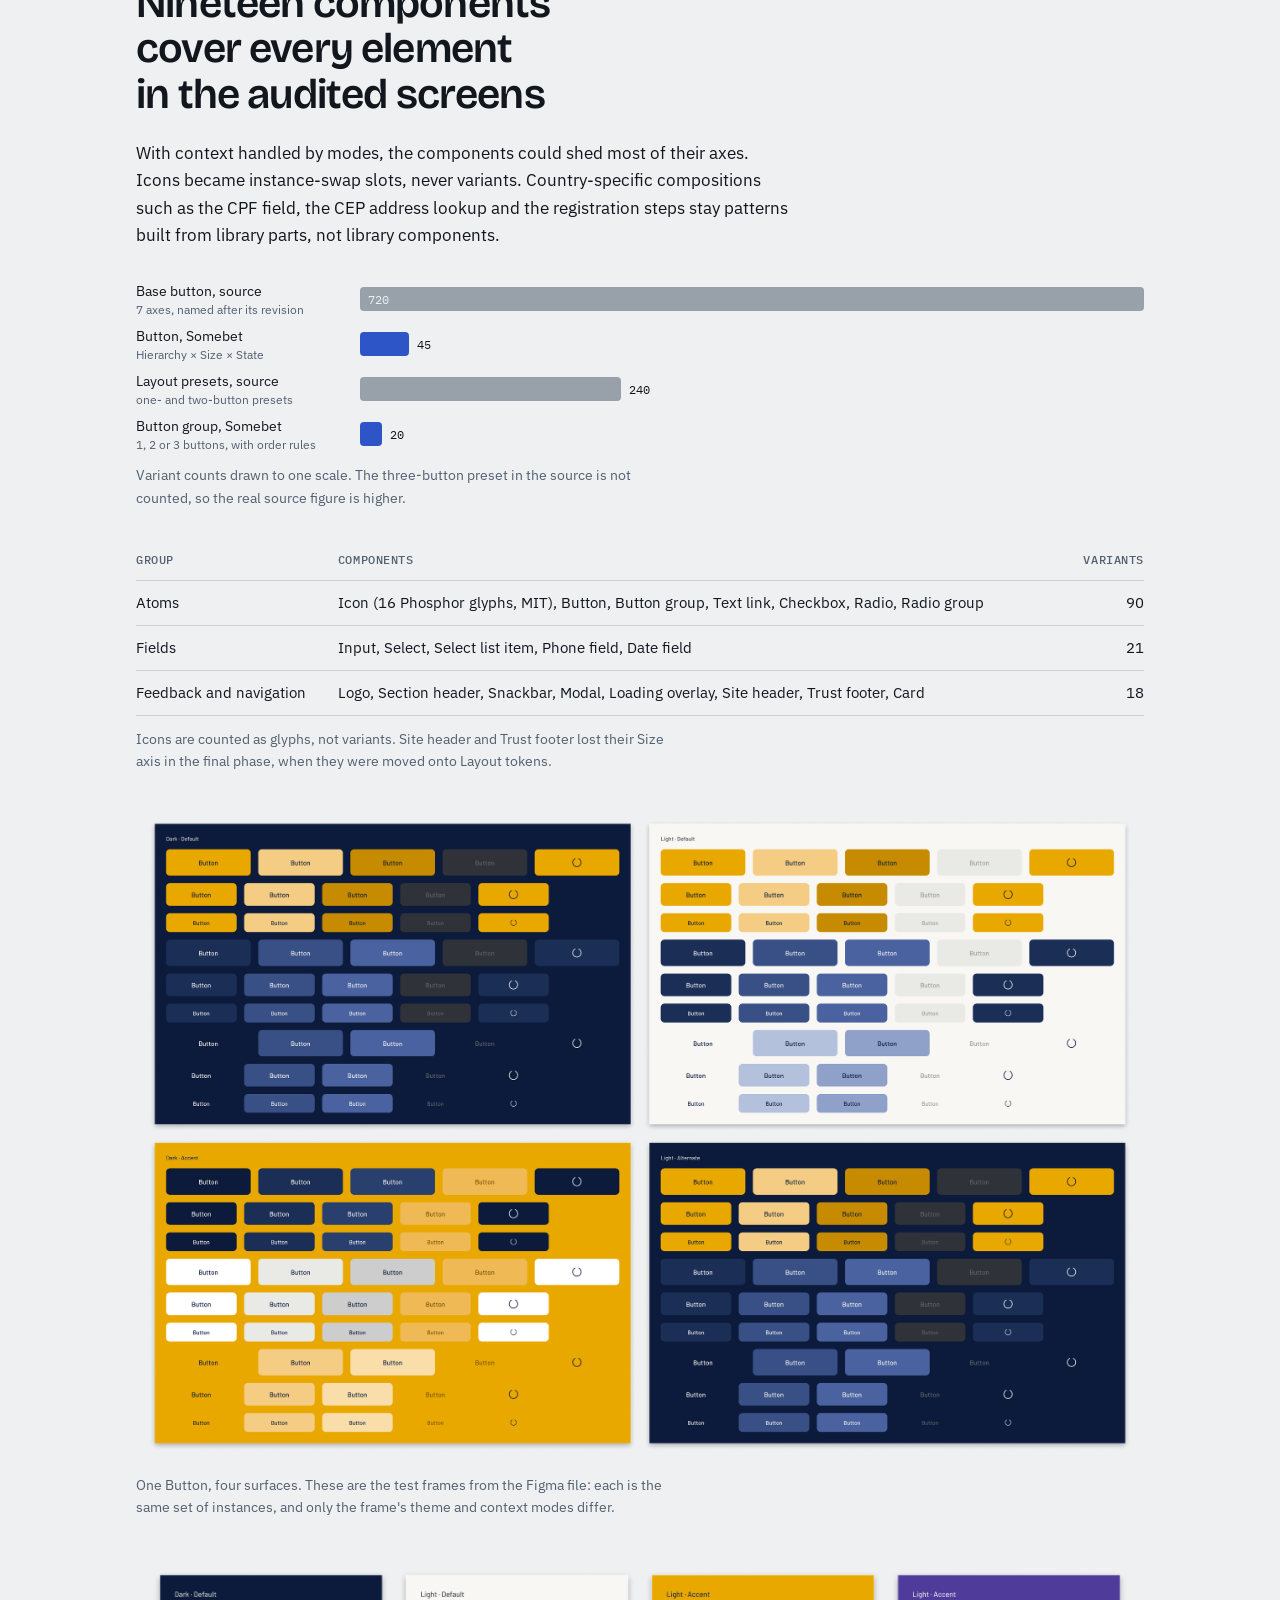
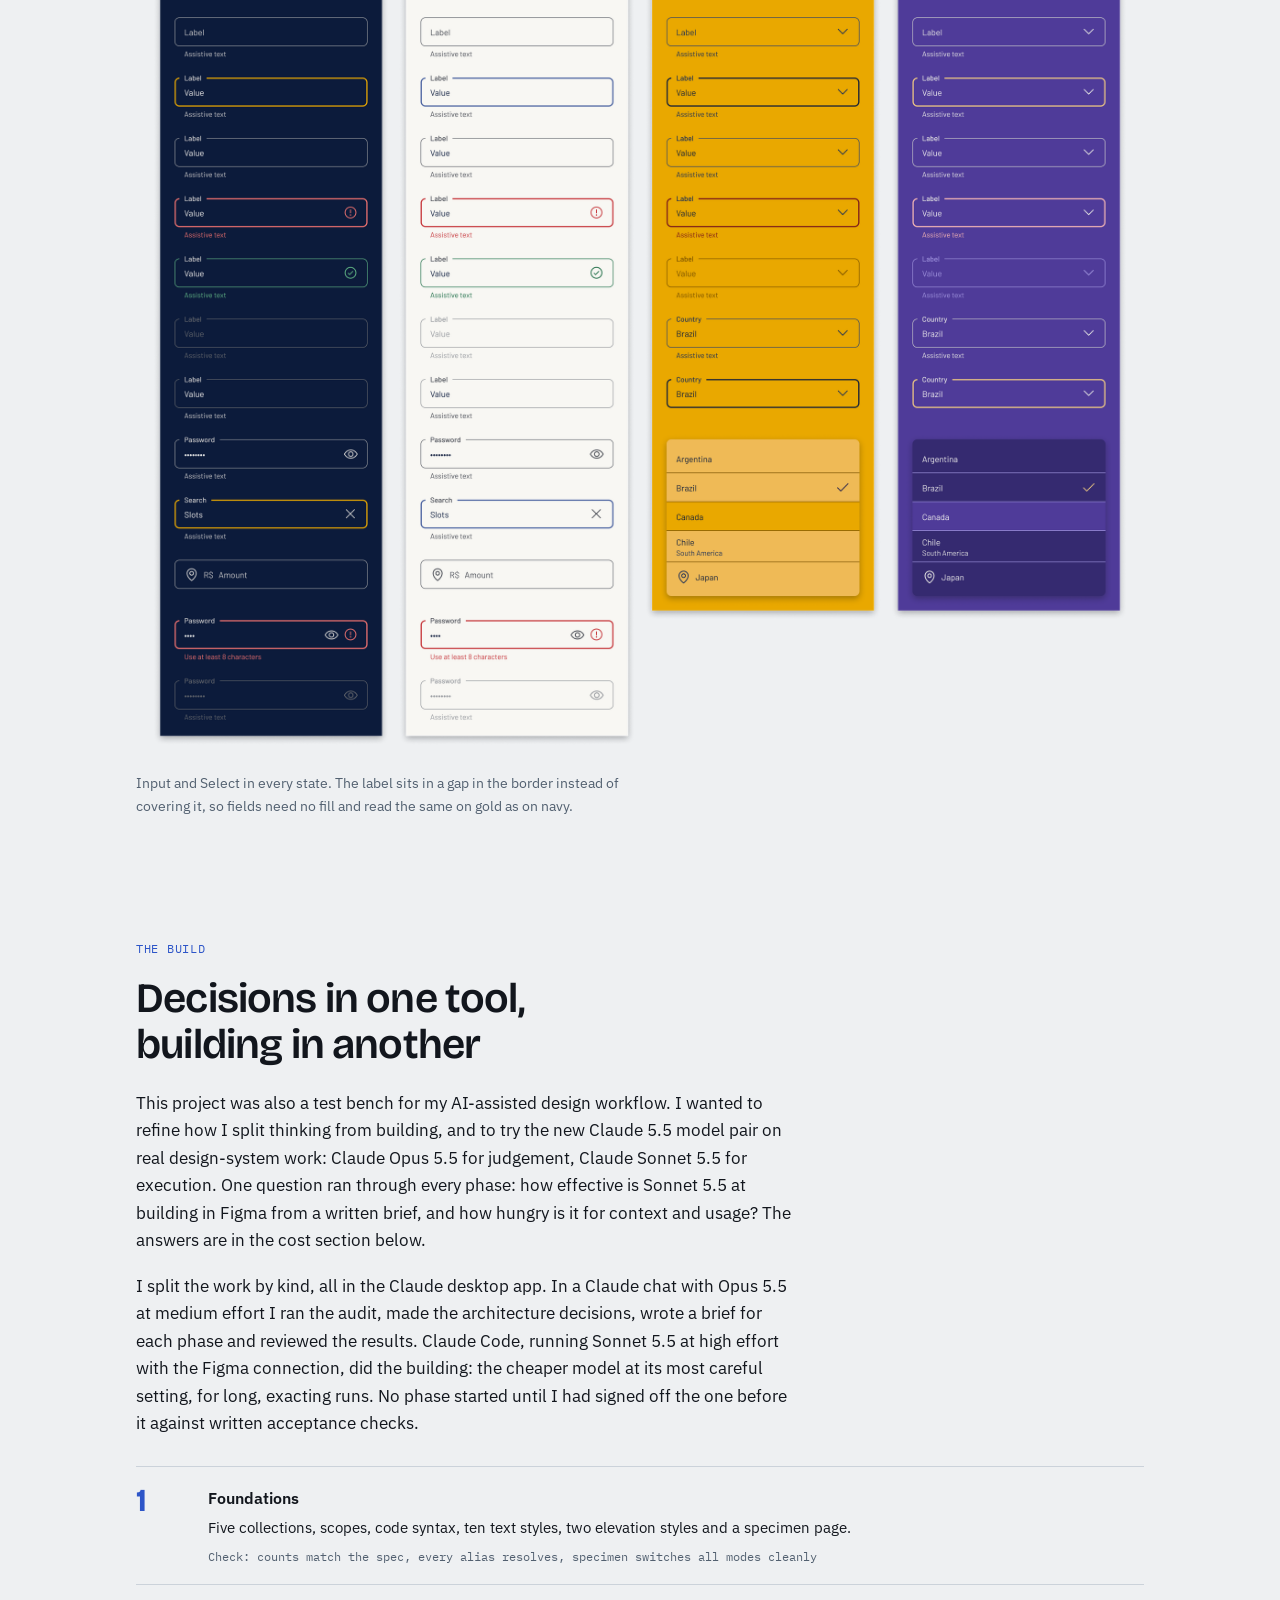
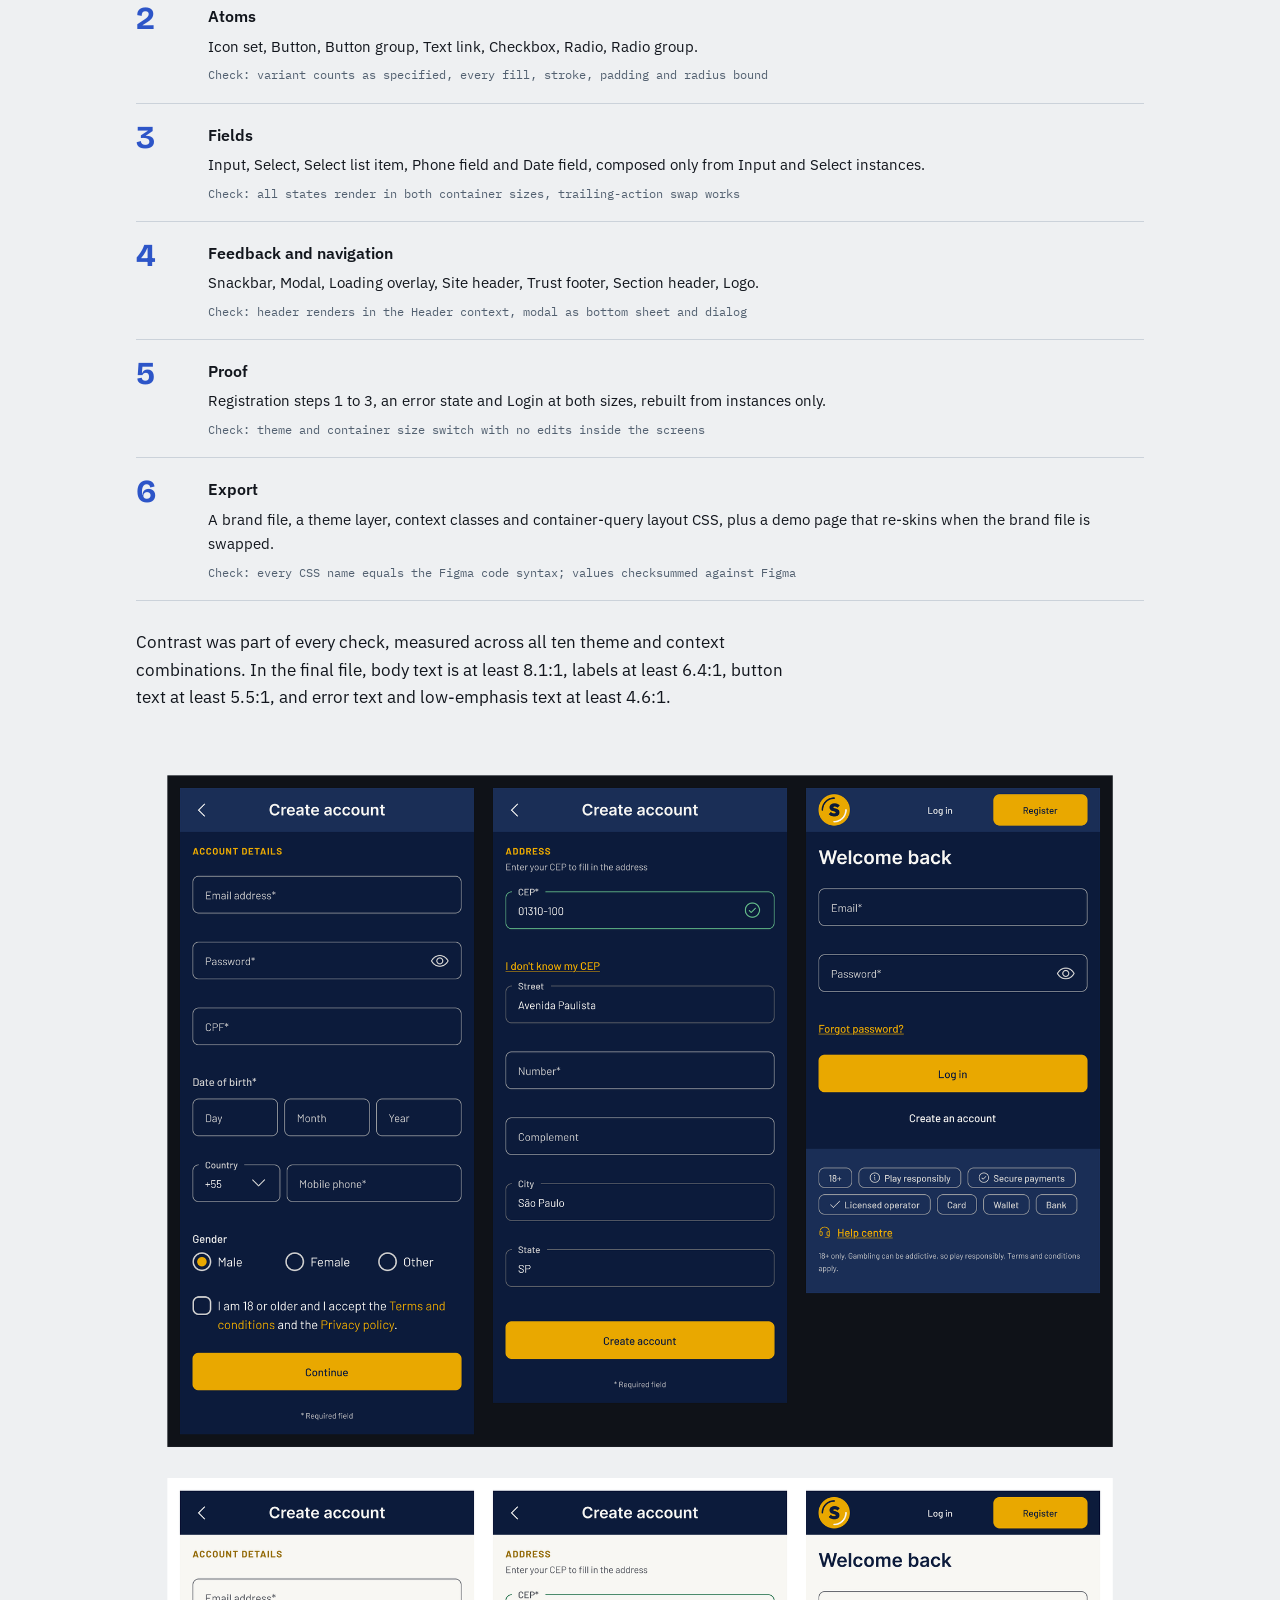
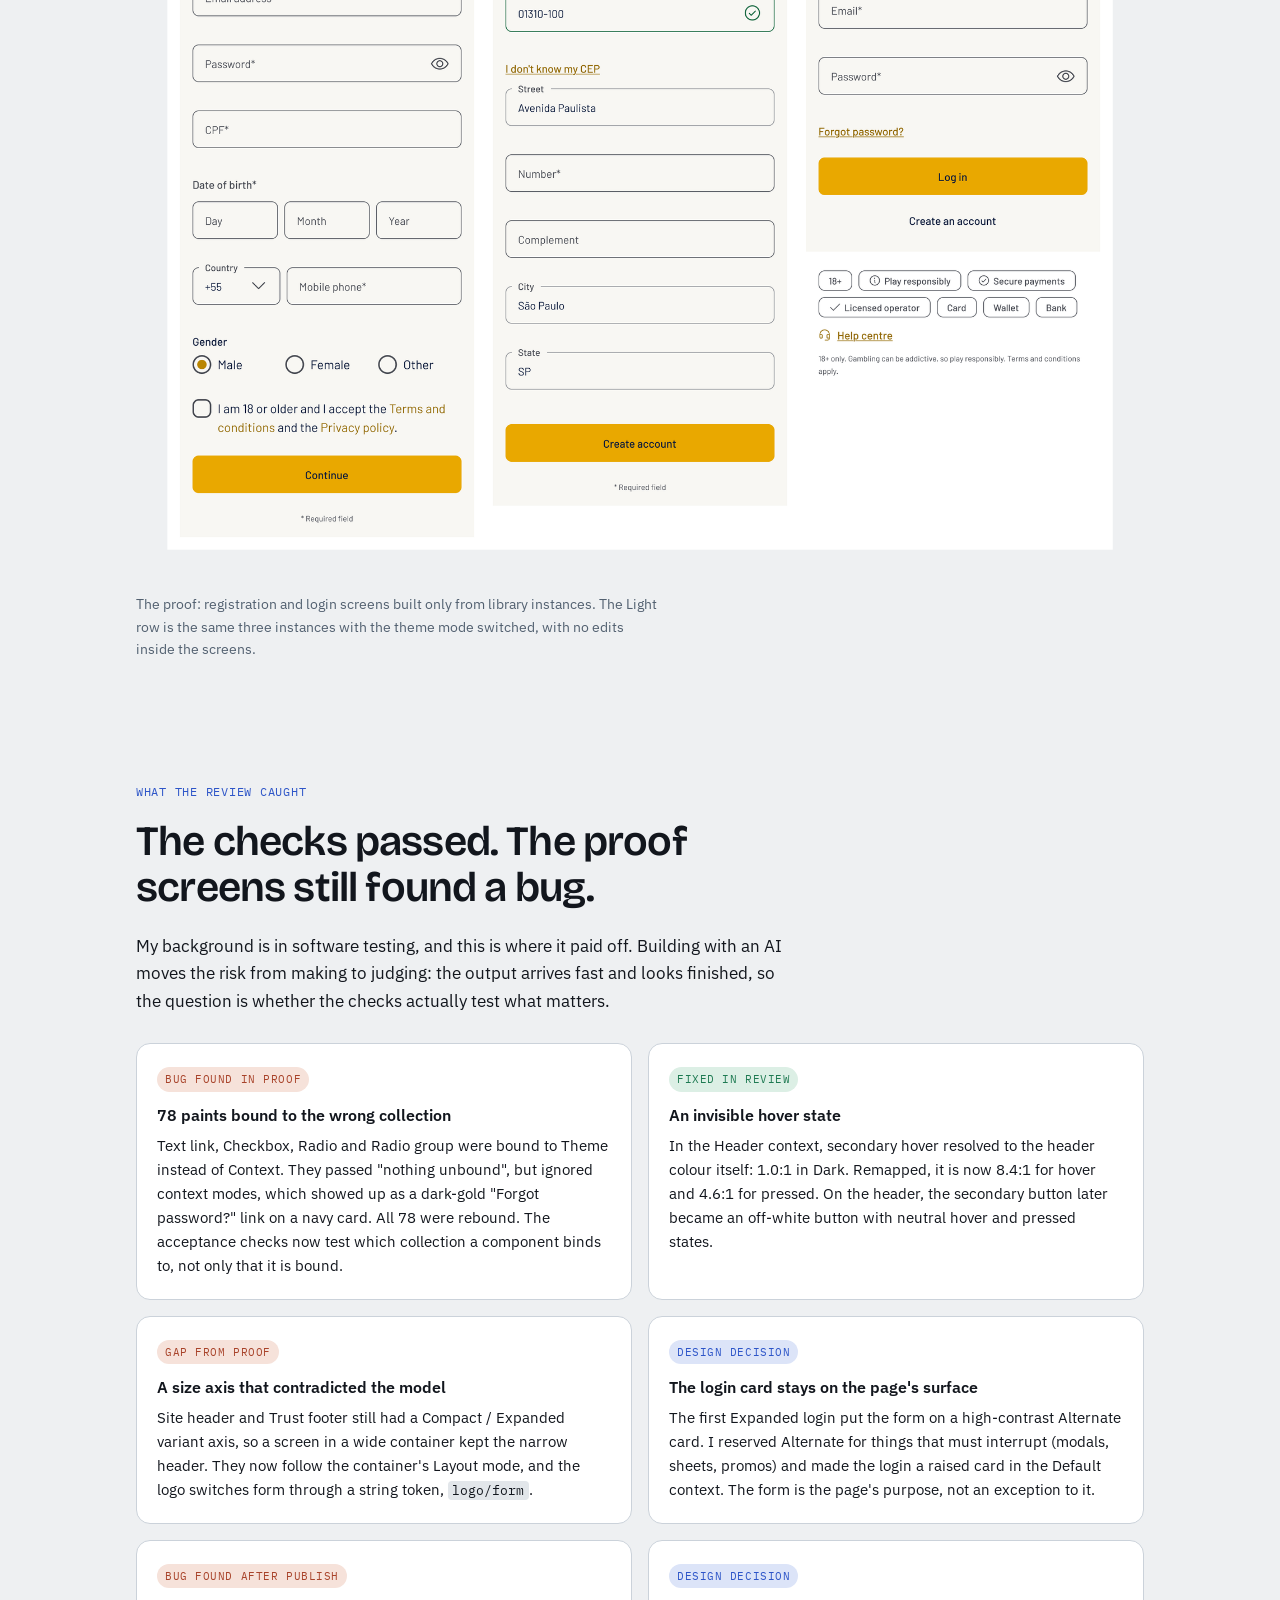
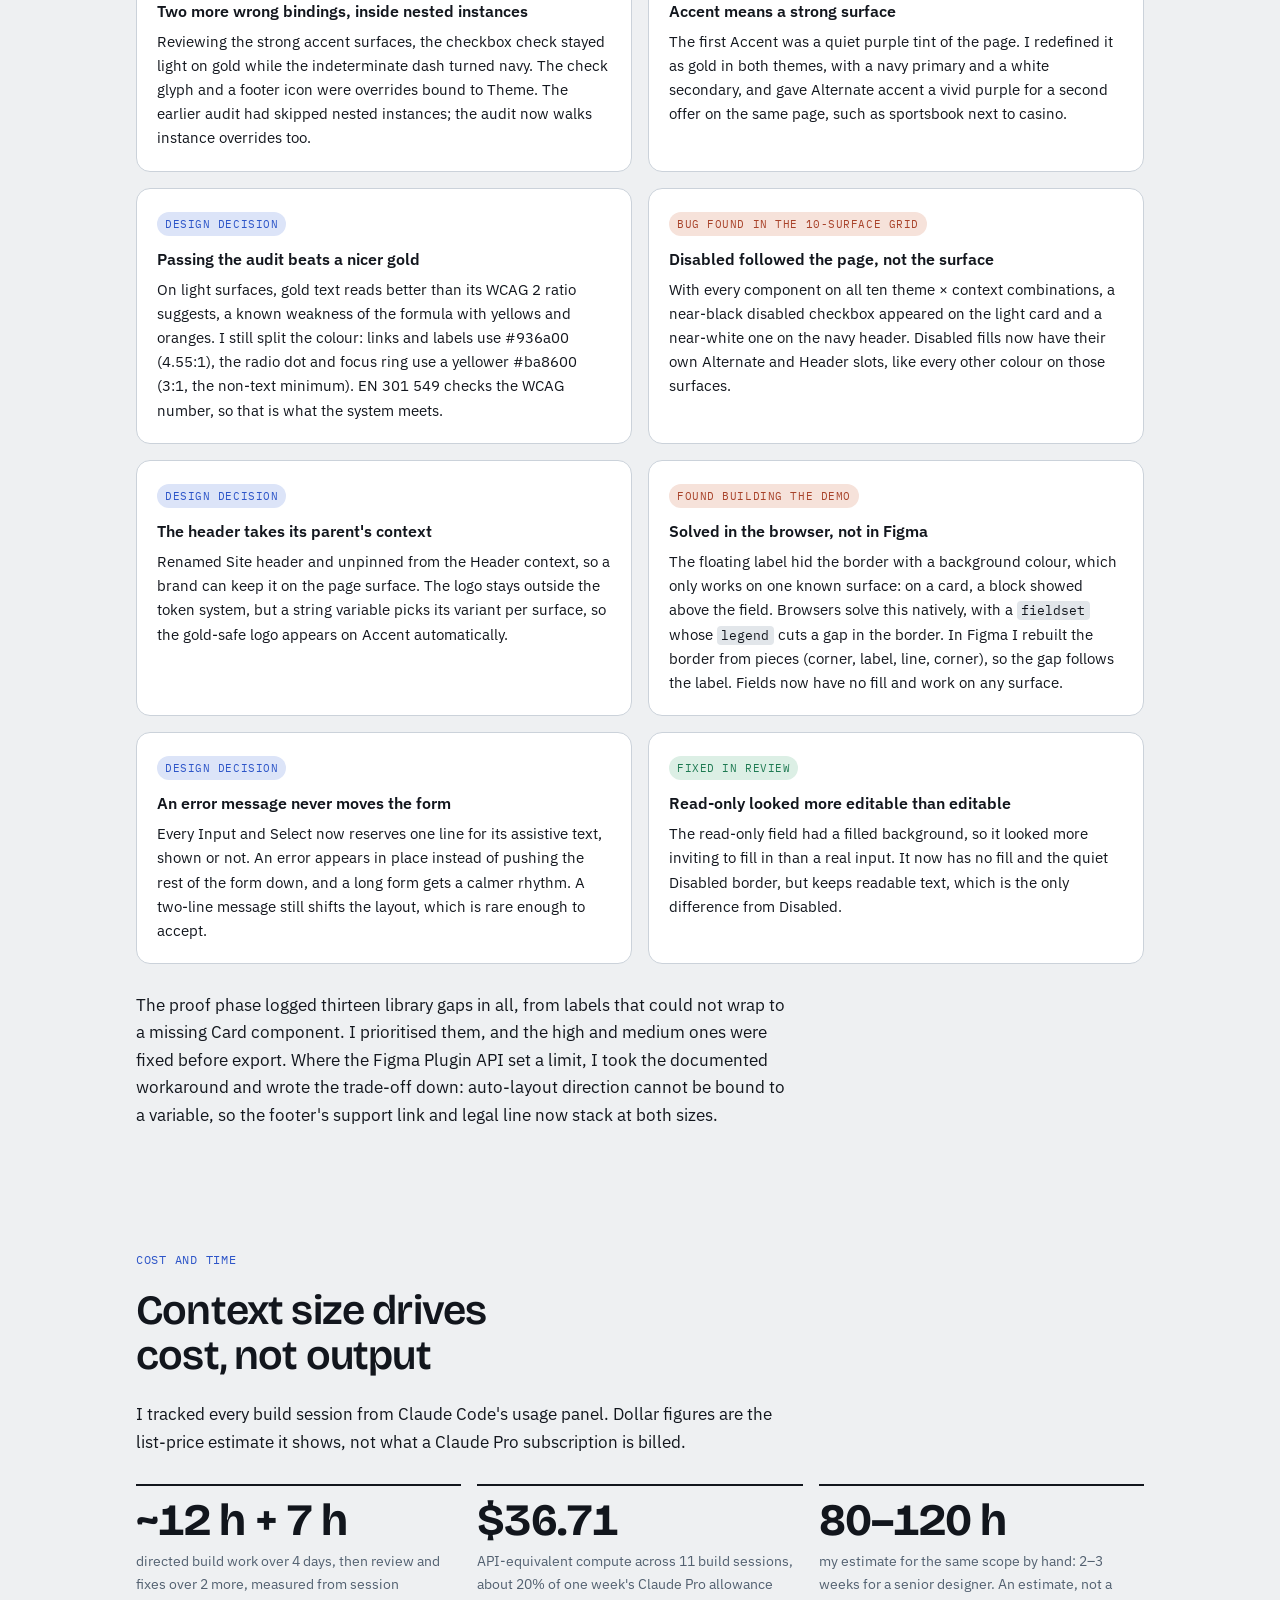
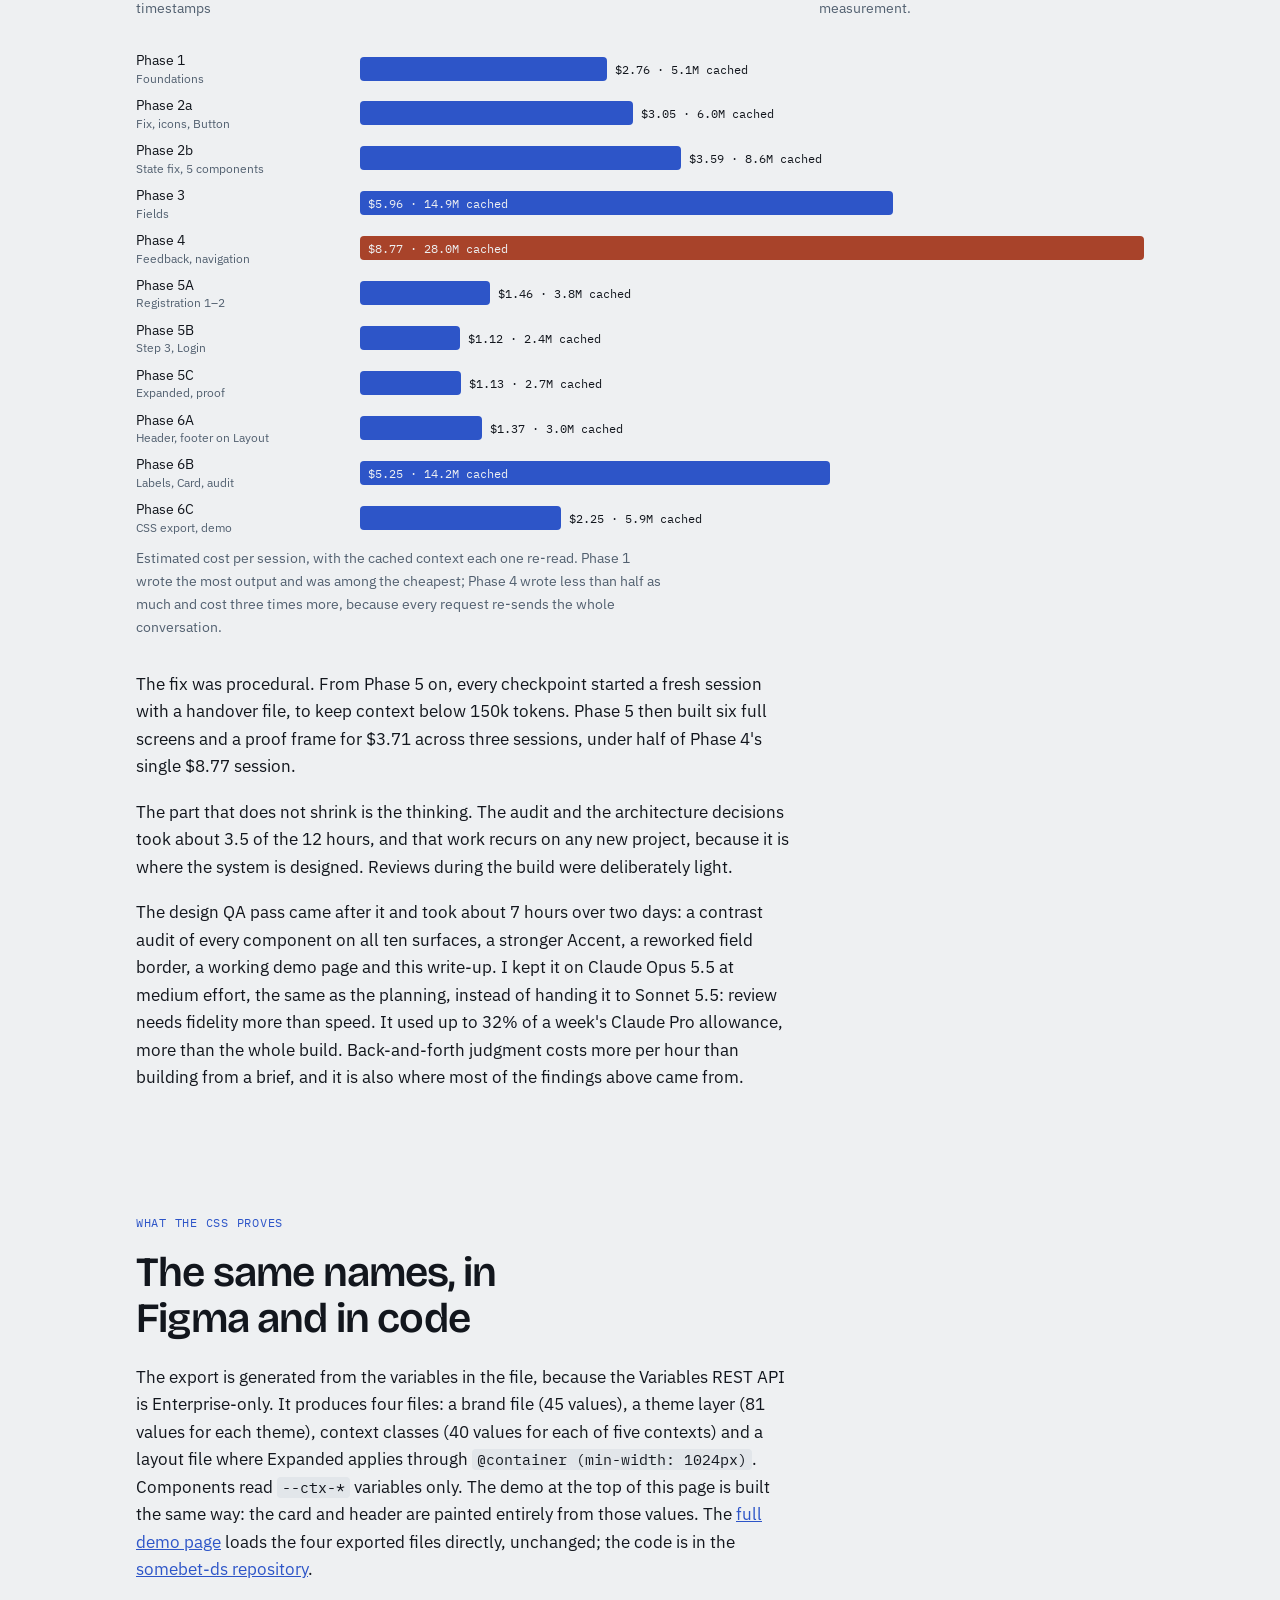
==== commit c9207454: "Case study preview: no asterisks on a form without a required-field note Co-Authored-By: Claude Opus" ====
--- a/index.html
+++ b/index.html
@@ -257,8 +257,8 @@
     <div class="sb-body">
       <div class="sb-card" id="card">
         <h3 class="sb-title">Welcome back</h3>
-        <div class="field"><div class="fbox"><fieldset class="ol" aria-hidden="true"><legend><span>Email*</span></legend></fieldset><div class="box">ana.souza@email.com</div><span class="lbl">Email*</span></div><div class="assist"></div></div>
-        <div class="field err"><div class="fbox"><fieldset class="ol" aria-hidden="true"><legend><span>Password*</span></legend></fieldset><div class="box">••••••••<svg class="vicon" width="24" height="24" viewBox="0 0 24 24" fill="none" aria-hidden="true"><path d="M11.75 2C9.82164 2 7.93657 2.57183 6.33319 3.64317C4.72982 4.71451 3.48013 6.23726 2.74218 8.01884C2.00422 9.80042 1.81114 11.7608 2.18735 13.6521C2.56355 15.5434 3.49215 17.2807 4.85571 18.6443C6.21928 20.0079 7.95656 20.9365 9.84787 21.3127C11.7392 21.6889 13.6996 21.4958 15.4812 20.7578C17.2627 20.0199 18.7855 18.7702 19.8568 17.1668C20.9282 15.5634 21.5 13.6784 21.5 11.75C21.4973 9.16498 20.4692 6.68661 18.6413 4.85872C16.8134 3.03084 14.335 2.00273 11.75 2ZM11.75 20C10.1183 20 8.52326 19.5161 7.16655 18.6096C5.80984 17.7031 4.75242 16.4146 4.128 14.9071C3.50358 13.3996 3.3402 11.7408 3.65853 10.1405C3.97685 8.54016 4.76259 7.07015 5.91637 5.91637C7.07016 4.76259 8.54017 3.97685 10.1405 3.65852C11.7409 3.34019 13.3997 3.50357 14.9071 4.12799C16.4146 4.75242 17.7031 5.80984 18.6096 7.16655C19.5161 8.52325 20 10.1183 20 11.75C19.9975 13.9373 19.1275 16.0343 17.5809 17.5809C16.0343 19.1275 13.9373 19.9975 11.75 20ZM11 12.5V7.25C11 7.05109 11.079 6.86032 11.2197 6.71967C11.3603 6.57902 11.5511 6.5 11.75 6.5C11.9489 6.5 12.1397 6.57902 12.2803 6.71967C12.421 6.86032 12.5 7.05109 12.5 7.25V12.5C12.5 12.6989 12.421 12.8897 12.2803 13.0303C12.1397 13.171 11.9489 13.25 11.75 13.25C11.5511 13.25 11.3603 13.171 11.2197 13.0303C11.079 12.8897 11 12.6989 11 12.5ZM12.875 15.875C12.875 16.0975 12.809 16.315 12.6854 16.5C12.5618 16.685 12.3861 16.8292 12.1805 16.9144C11.975 16.9995 11.7488 17.0218 11.5305 16.9784C11.3123 16.935 11.1118 16.8278 10.9545 16.6705C10.7972 16.5132 10.69 16.3127 10.6466 16.0945C10.6032 15.8762 10.6255 15.65 10.7106 15.4445C10.7958 15.2389 10.94 15.0632 11.125 14.9396C11.31 14.816 11.5275 14.75 11.75 14.75C12.0484 14.75 12.3345 14.8685 12.5455 15.0795C12.7565 15.2905 12.875 15.5766 12.875 15.875Z" fill="currentColor"/></svg></div><span class="lbl">Password*</span></div><div class="assist">That password doesn't match this account.</div></div>
+        <div class="field"><div class="fbox"><fieldset class="ol" aria-hidden="true"><legend><span>Email</span></legend></fieldset><div class="box">ana.souza@email.com</div><span class="lbl">Email</span></div><div class="assist"></div></div>
+        <div class="field err"><div class="fbox"><fieldset class="ol" aria-hidden="true"><legend><span>Password</span></legend></fieldset><div class="box">••••••••<svg class="vicon" width="24" height="24" viewBox="0 0 24 24" fill="none" aria-hidden="true"><path d="M11.75 2C9.82164 2 7.93657 2.57183 6.33319 3.64317C4.72982 4.71451 3.48013 6.23726 2.74218 8.01884C2.00422 9.80042 1.81114 11.7608 2.18735 13.6521C2.56355 15.5434 3.49215 17.2807 4.85571 18.6443C6.21928 20.0079 7.95656 20.9365 9.84787 21.3127C11.7392 21.6889 13.6996 21.4958 15.4812 20.7578C17.2627 20.0199 18.7855 18.7702 19.8568 17.1668C20.9282 15.5634 21.5 13.6784 21.5 11.75C21.4973 9.16498 20.4692 6.68661 18.6413 4.85872C16.8134 3.03084 14.335 2.00273 11.75 2ZM11.75 20C10.1183 20 8.52326 19.5161 7.16655 18.6096C5.80984 17.7031 4.75242 16.4146 4.128 14.9071C3.50358 13.3996 3.3402 11.7408 3.65853 10.1405C3.97685 8.54016 4.76259 7.07015 5.91637 5.91637C7.07016 4.76259 8.54017 3.97685 10.1405 3.65852C11.7409 3.34019 13.3997 3.50357 14.9071 4.12799C16.4146 4.75242 17.7031 5.80984 18.6096 7.16655C19.5161 8.52325 20 10.1183 20 11.75C19.9975 13.9373 19.1275 16.0343 17.5809 17.5809C16.0343 19.1275 13.9373 19.9975 11.75 20ZM11 12.5V7.25C11 7.05109 11.079 6.86032 11.2197 6.71967C11.3603 6.57902 11.5511 6.5 11.75 6.5C11.9489 6.5 12.1397 6.57902 12.2803 6.71967C12.421 6.86032 12.5 7.05109 12.5 7.25V12.5C12.5 12.6989 12.421 12.8897 12.2803 13.0303C12.1397 13.171 11.9489 13.25 11.75 13.25C11.5511 13.25 11.3603 13.171 11.2197 13.0303C11.079 12.8897 11 12.6989 11 12.5ZM12.875 15.875C12.875 16.0975 12.809 16.315 12.6854 16.5C12.5618 16.685 12.3861 16.8292 12.1805 16.9144C11.975 16.9995 11.7488 17.0218 11.5305 16.9784C11.3123 16.935 11.1118 16.8278 10.9545 16.6705C10.7972 16.5132 10.69 16.3127 10.6466 16.0945C10.6032 15.8762 10.6255 15.65 10.7106 15.4445C10.7958 15.2389 10.94 15.0632 11.125 14.9396C11.31 14.816 11.5275 14.75 11.75 14.75C12.0484 14.75 12.3345 14.8685 12.5455 15.0795C12.7565 15.2905 12.875 15.5766 12.875 15.875Z" fill="currentColor"/></svg></div><span class="lbl">Password</span></div><div class="assist">That password doesn't match this account.</div></div>
         <a class="sb-link" href="#c3" id="forgot">Forgot password?</a>
         <div class="sb-actions"><button type="button" class="sb-btn b-primary">Log in</button><button type="button" class="sb-btn b-tertiary">Create an account</button></div>
       </div>
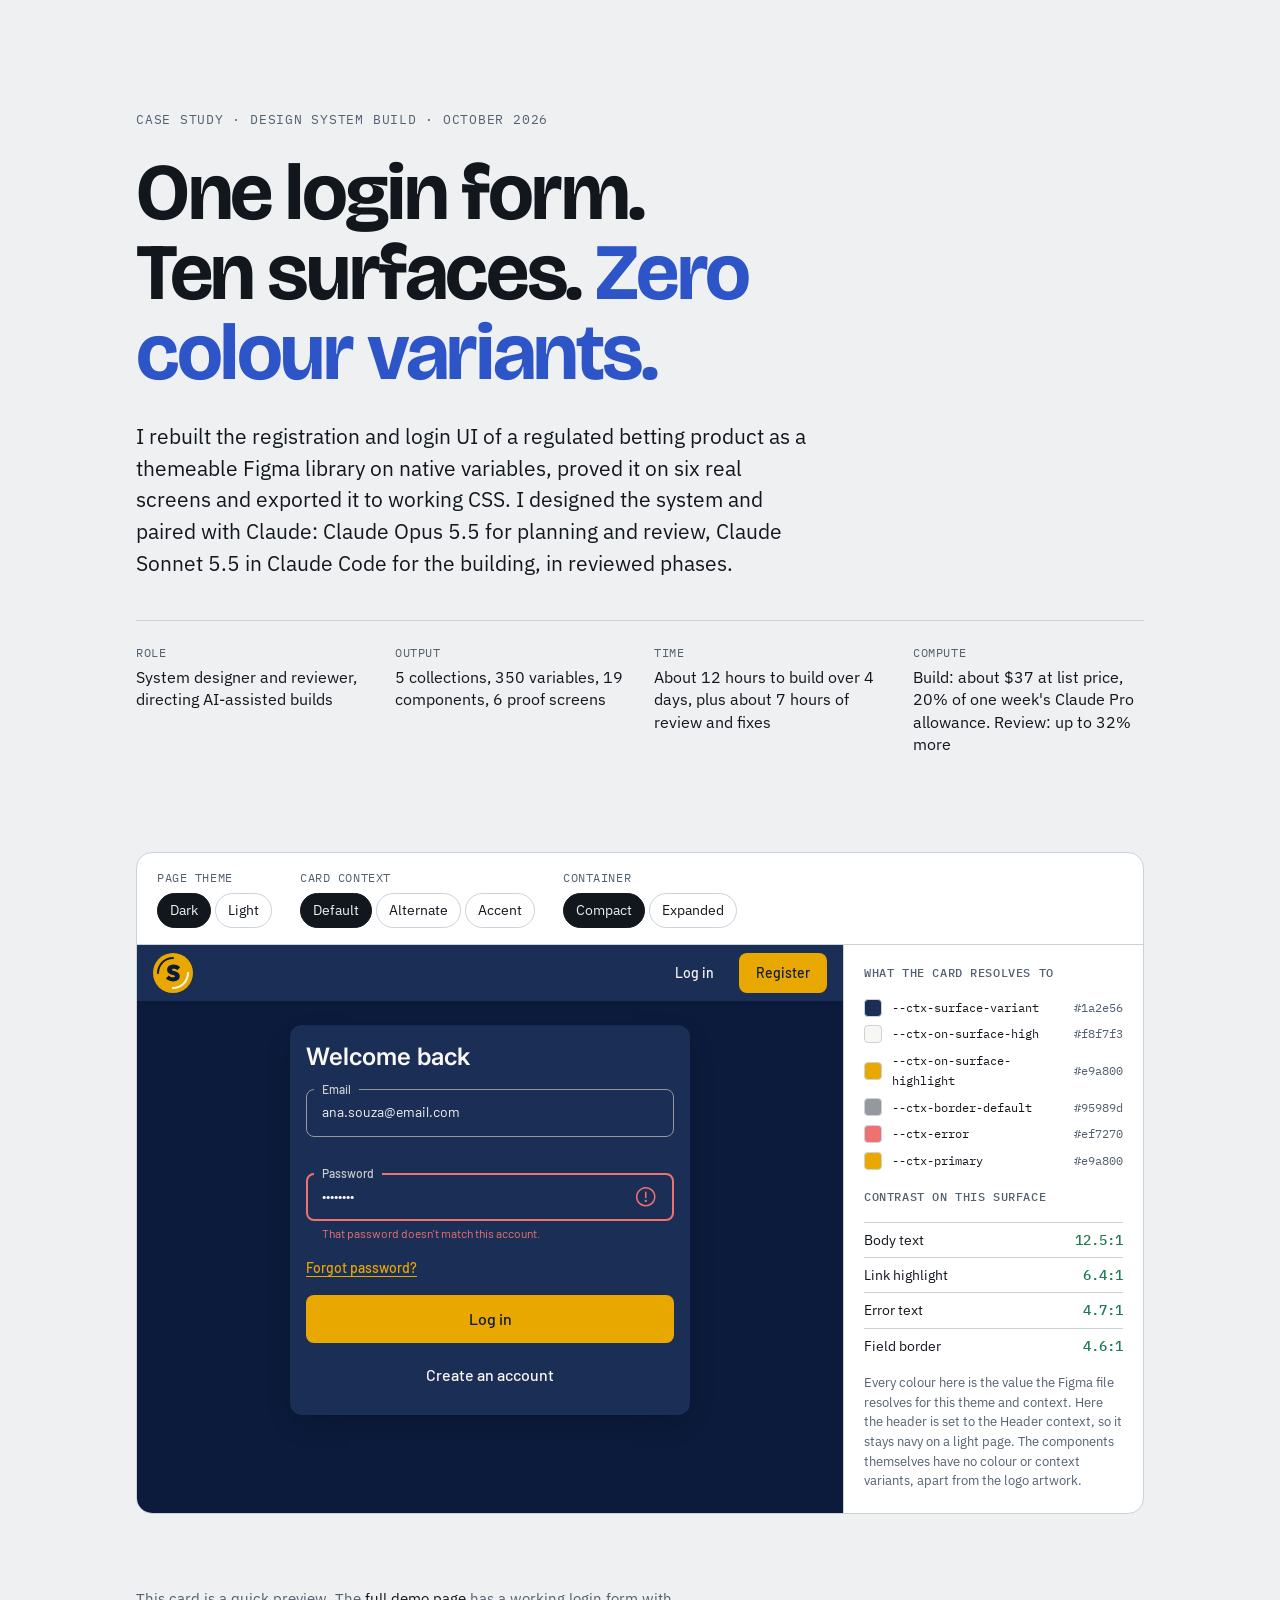
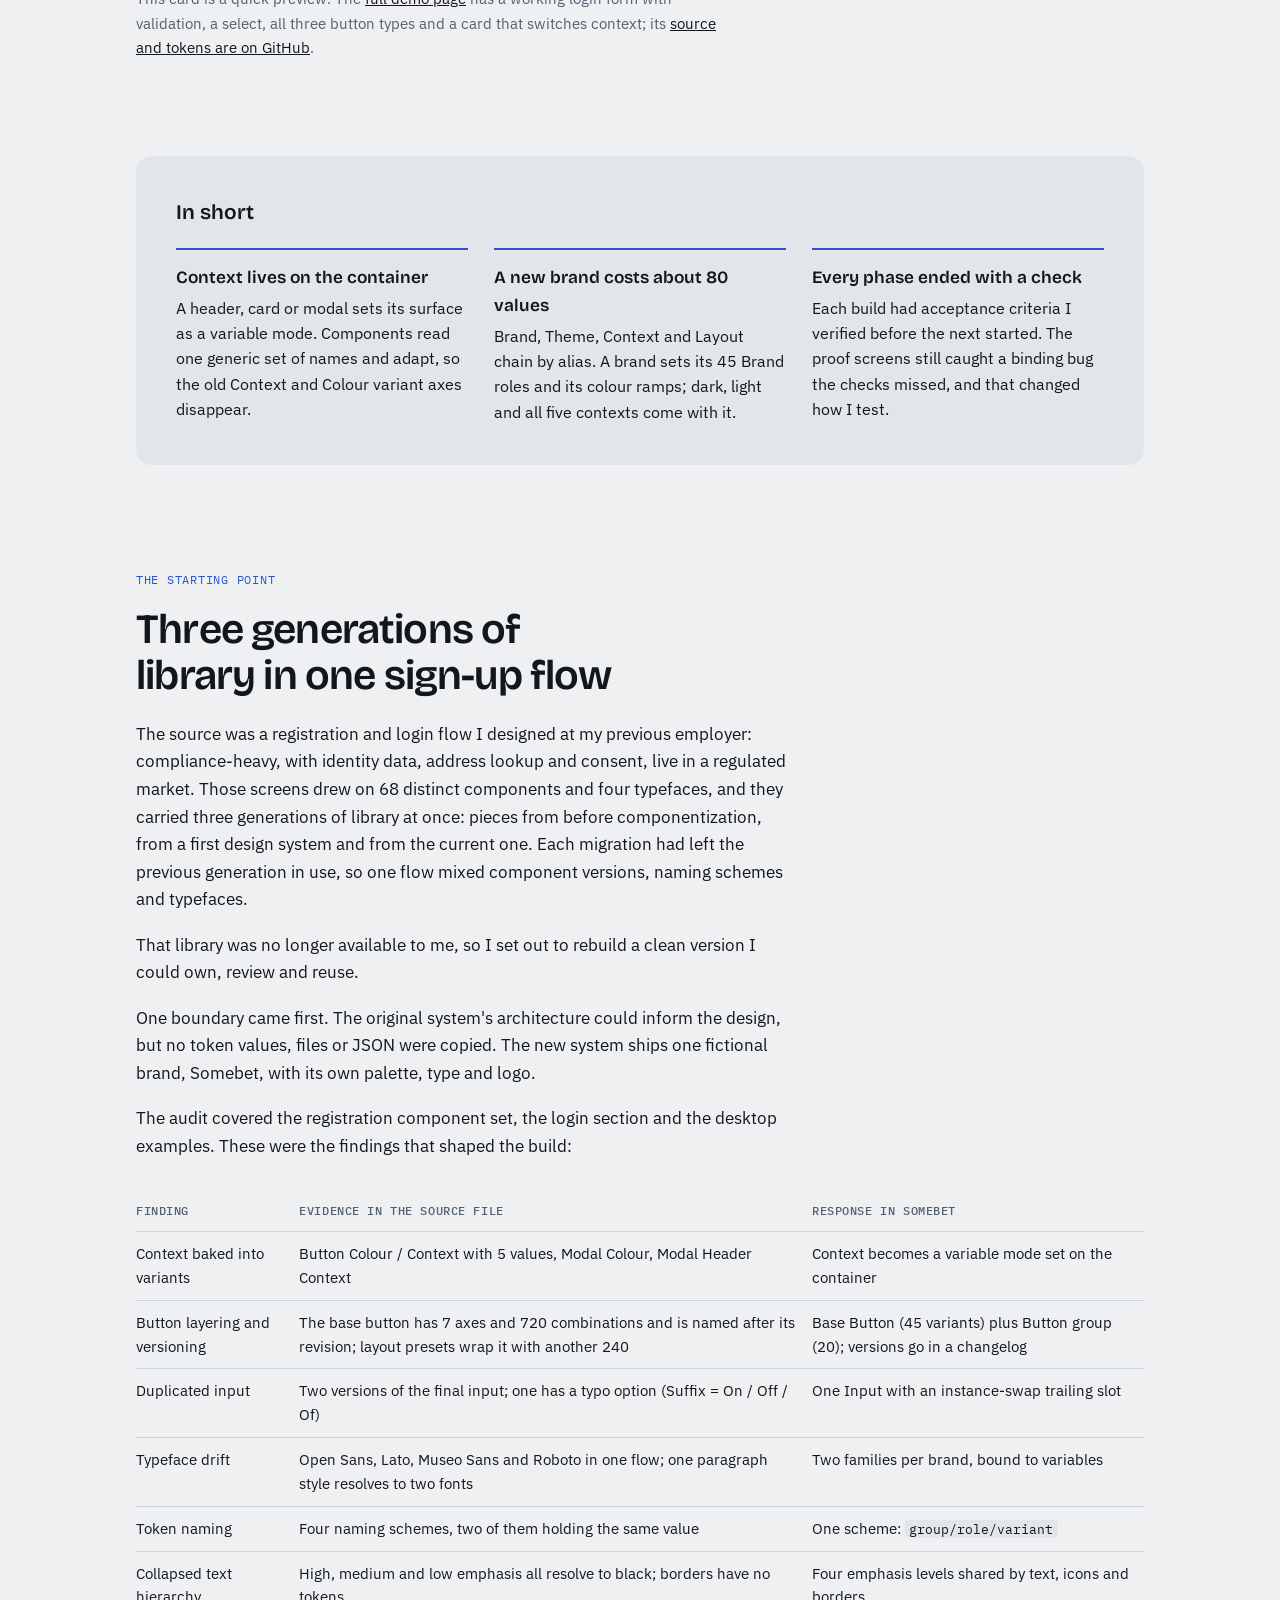
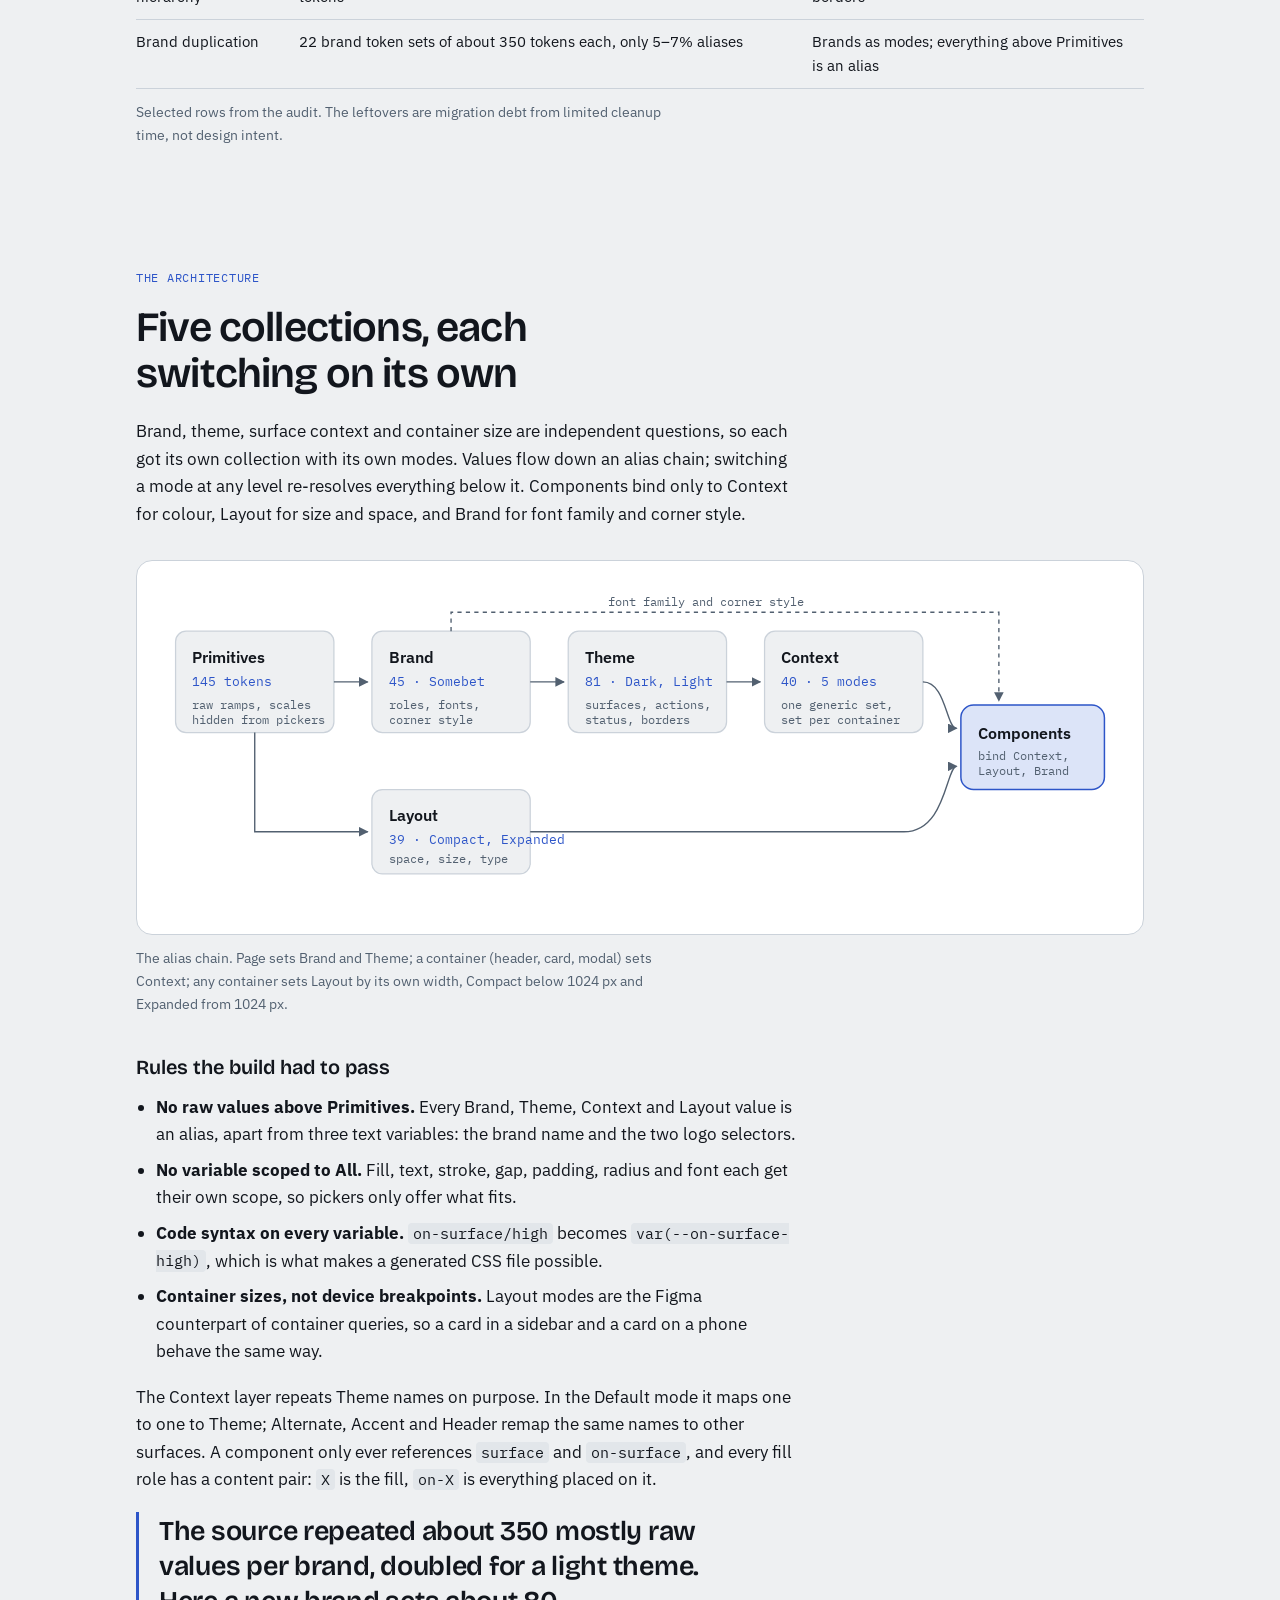
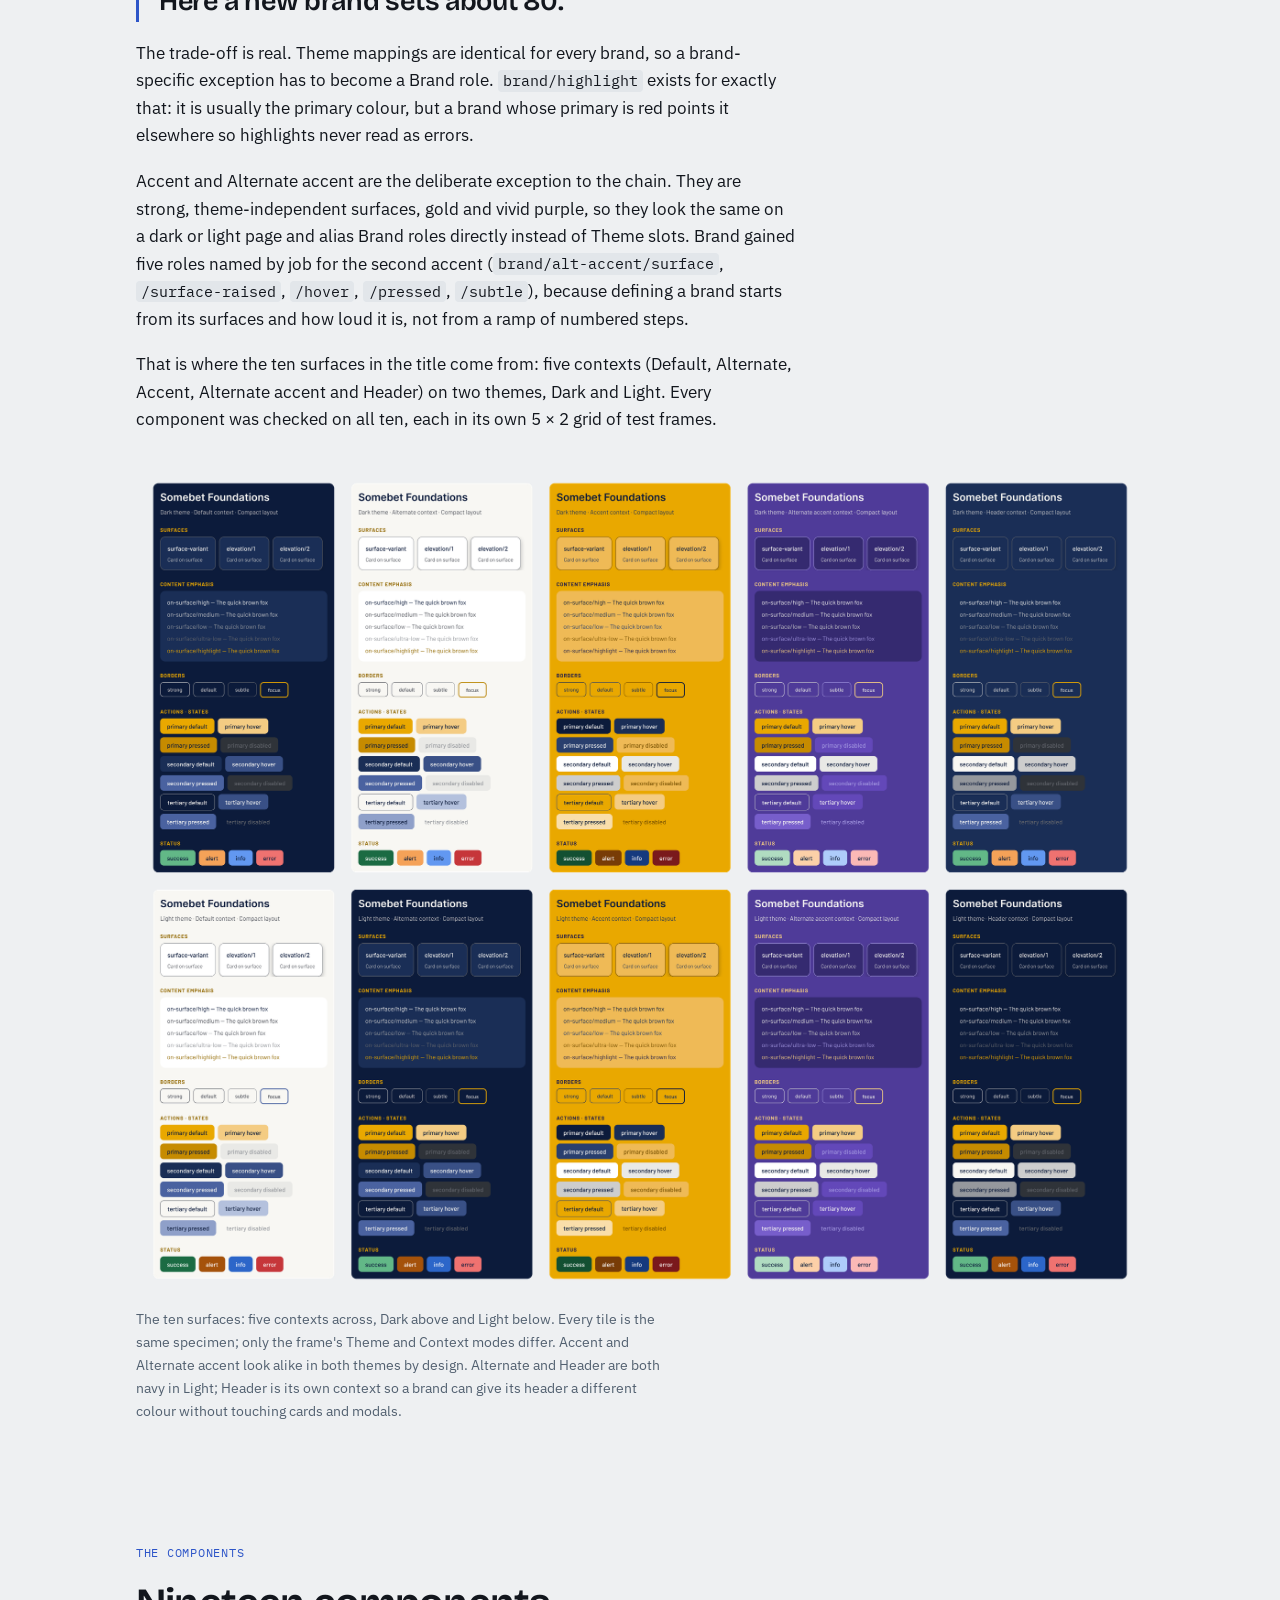
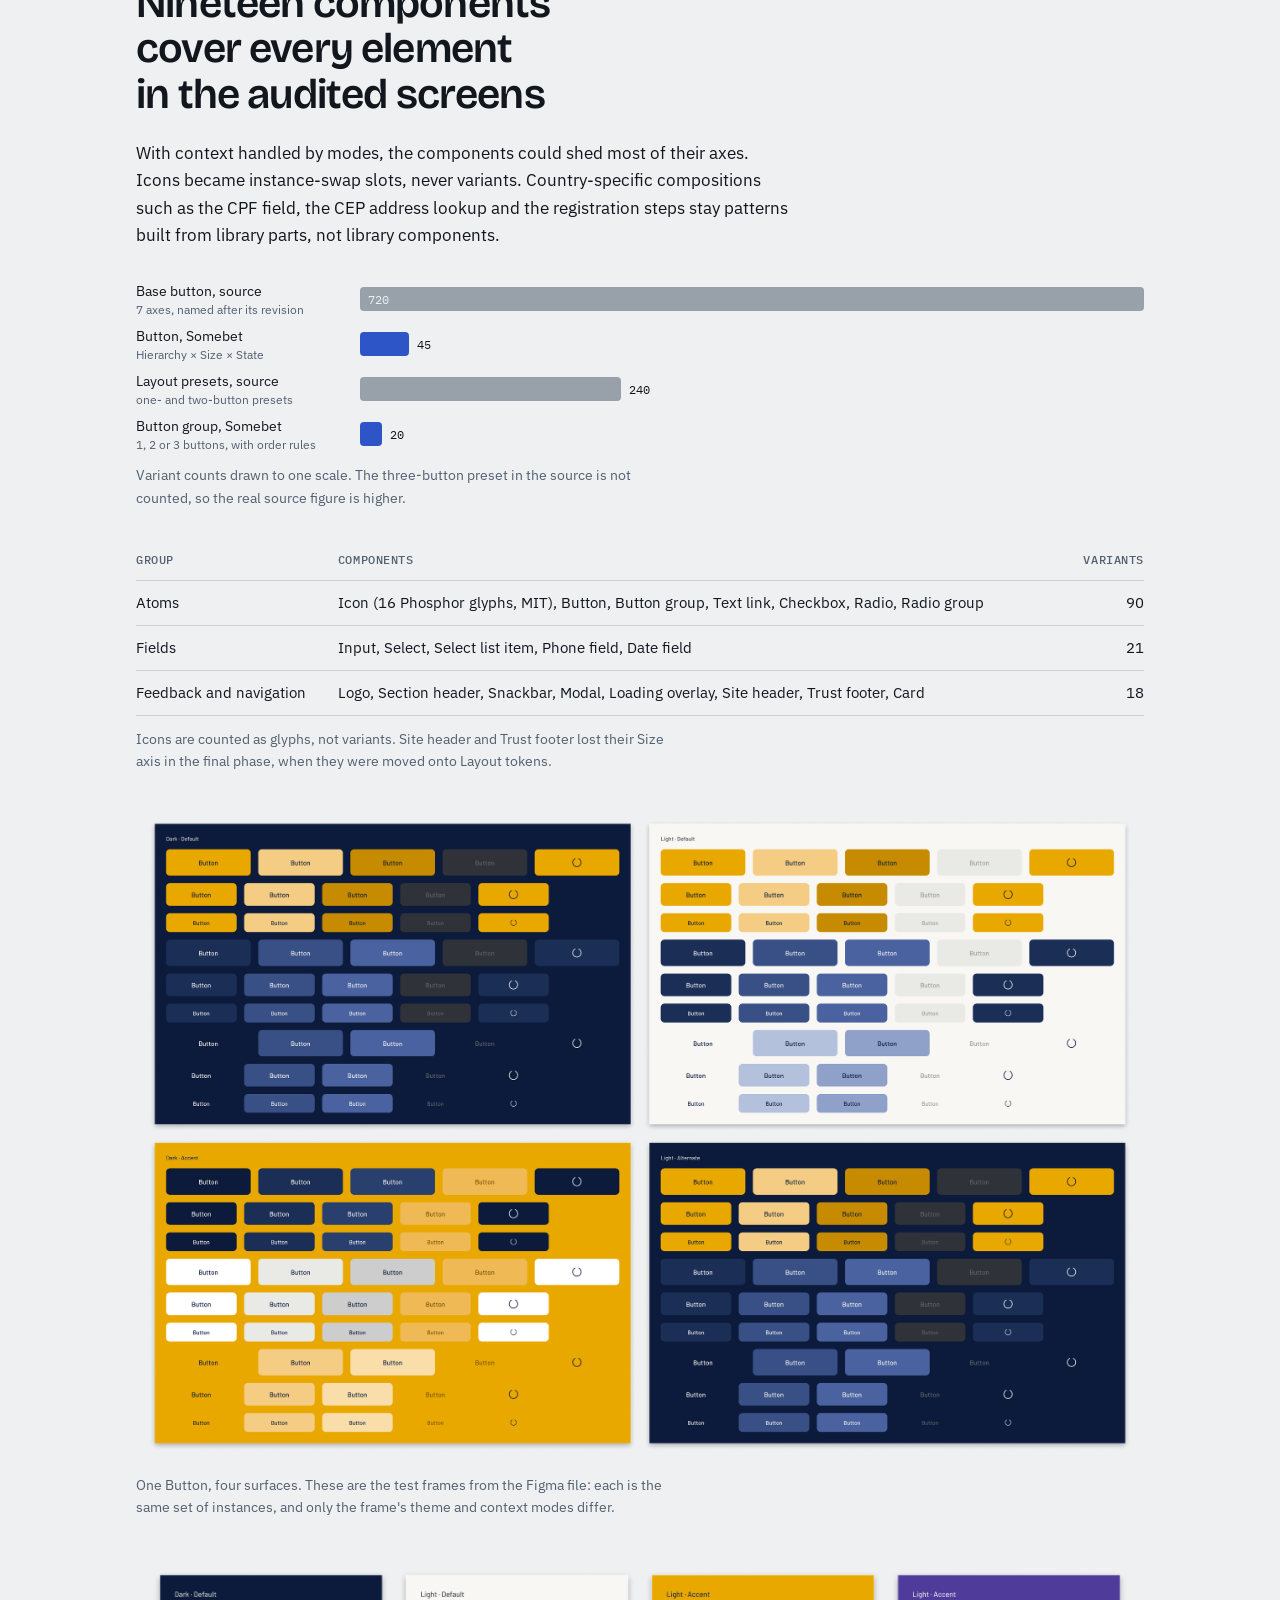
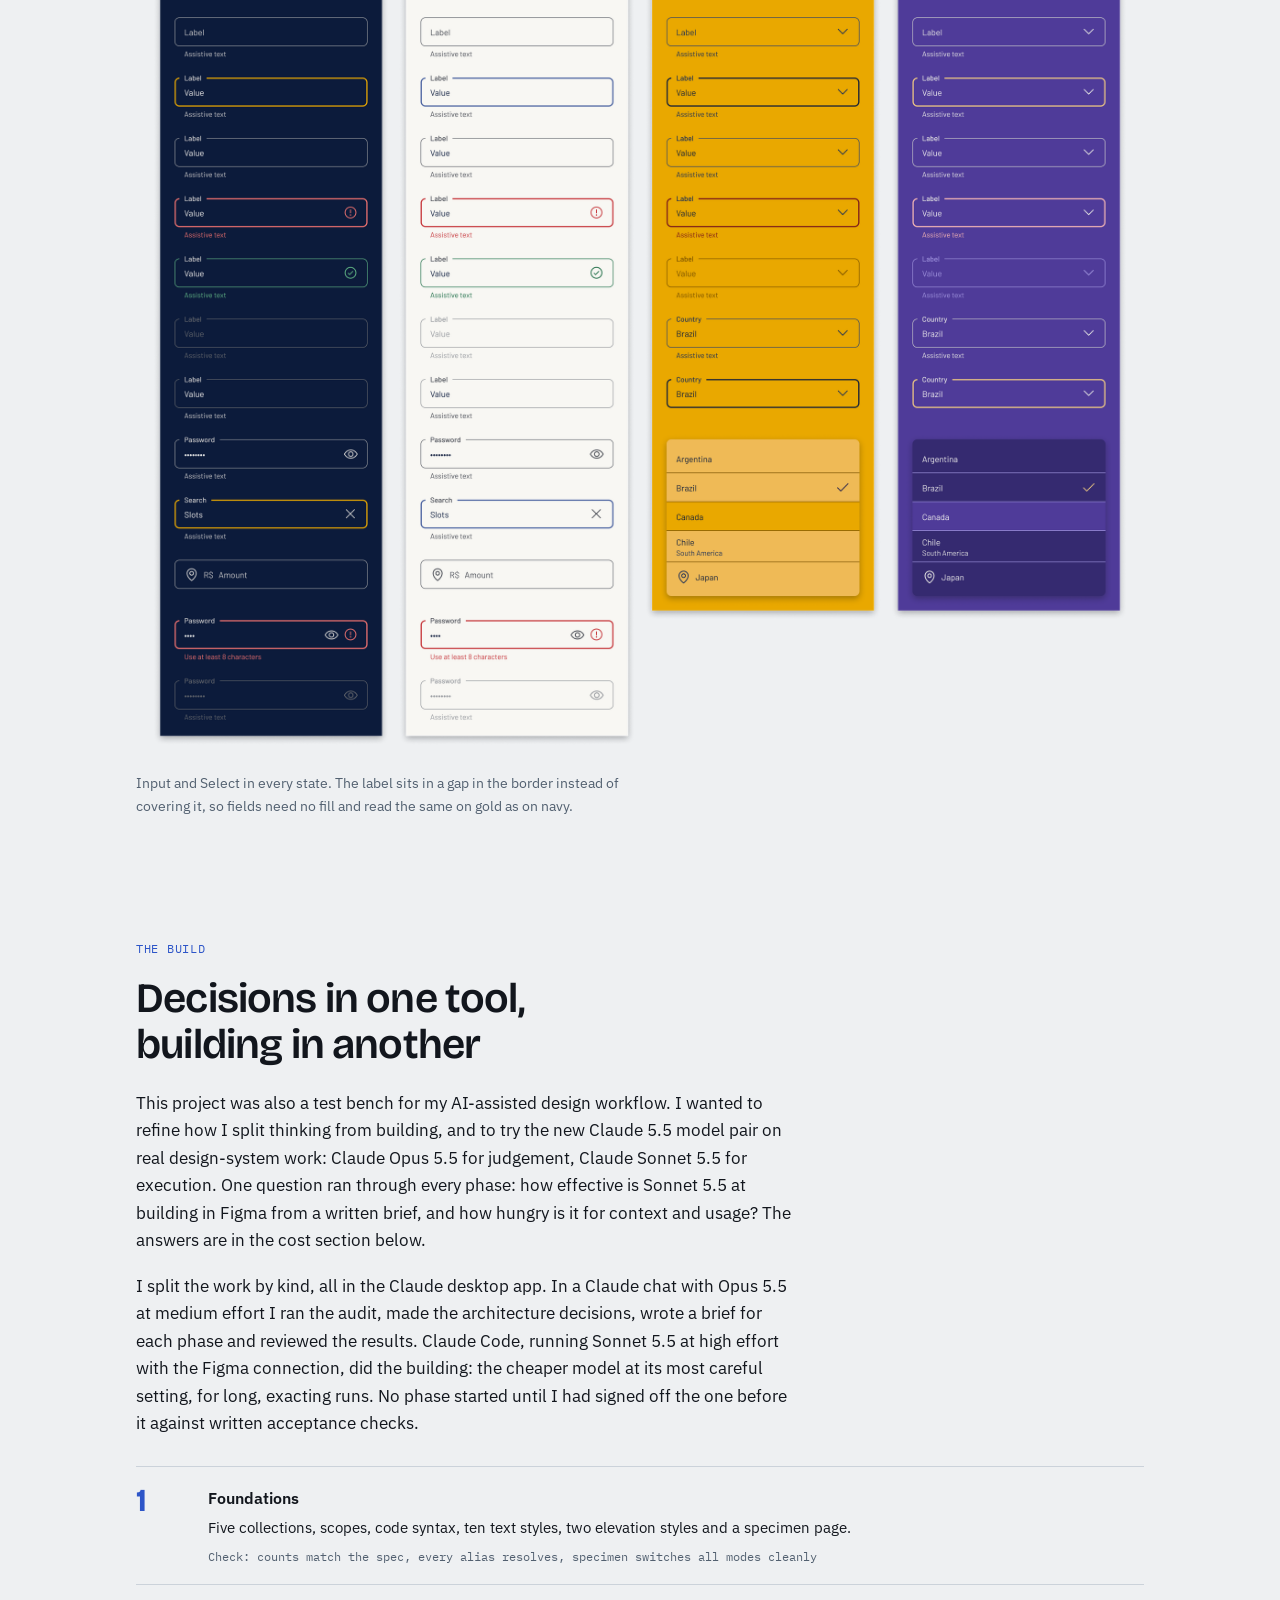
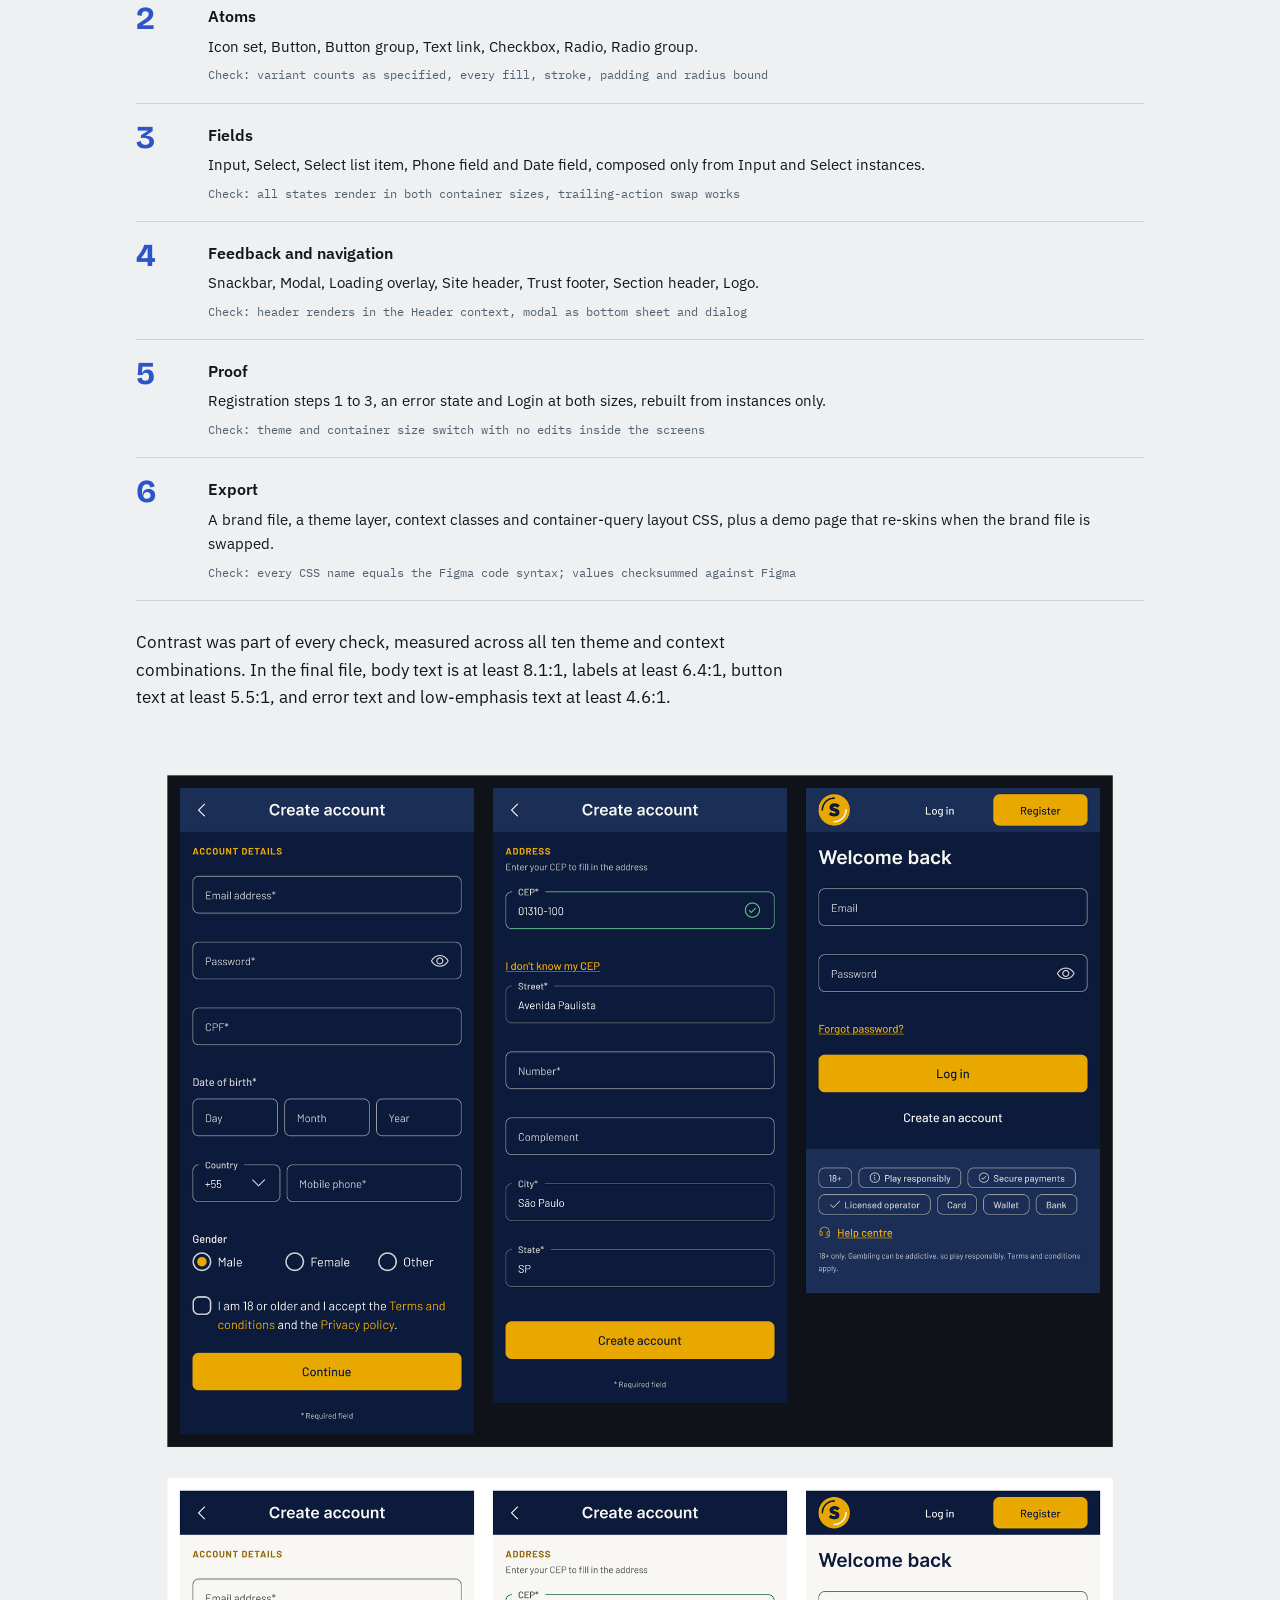
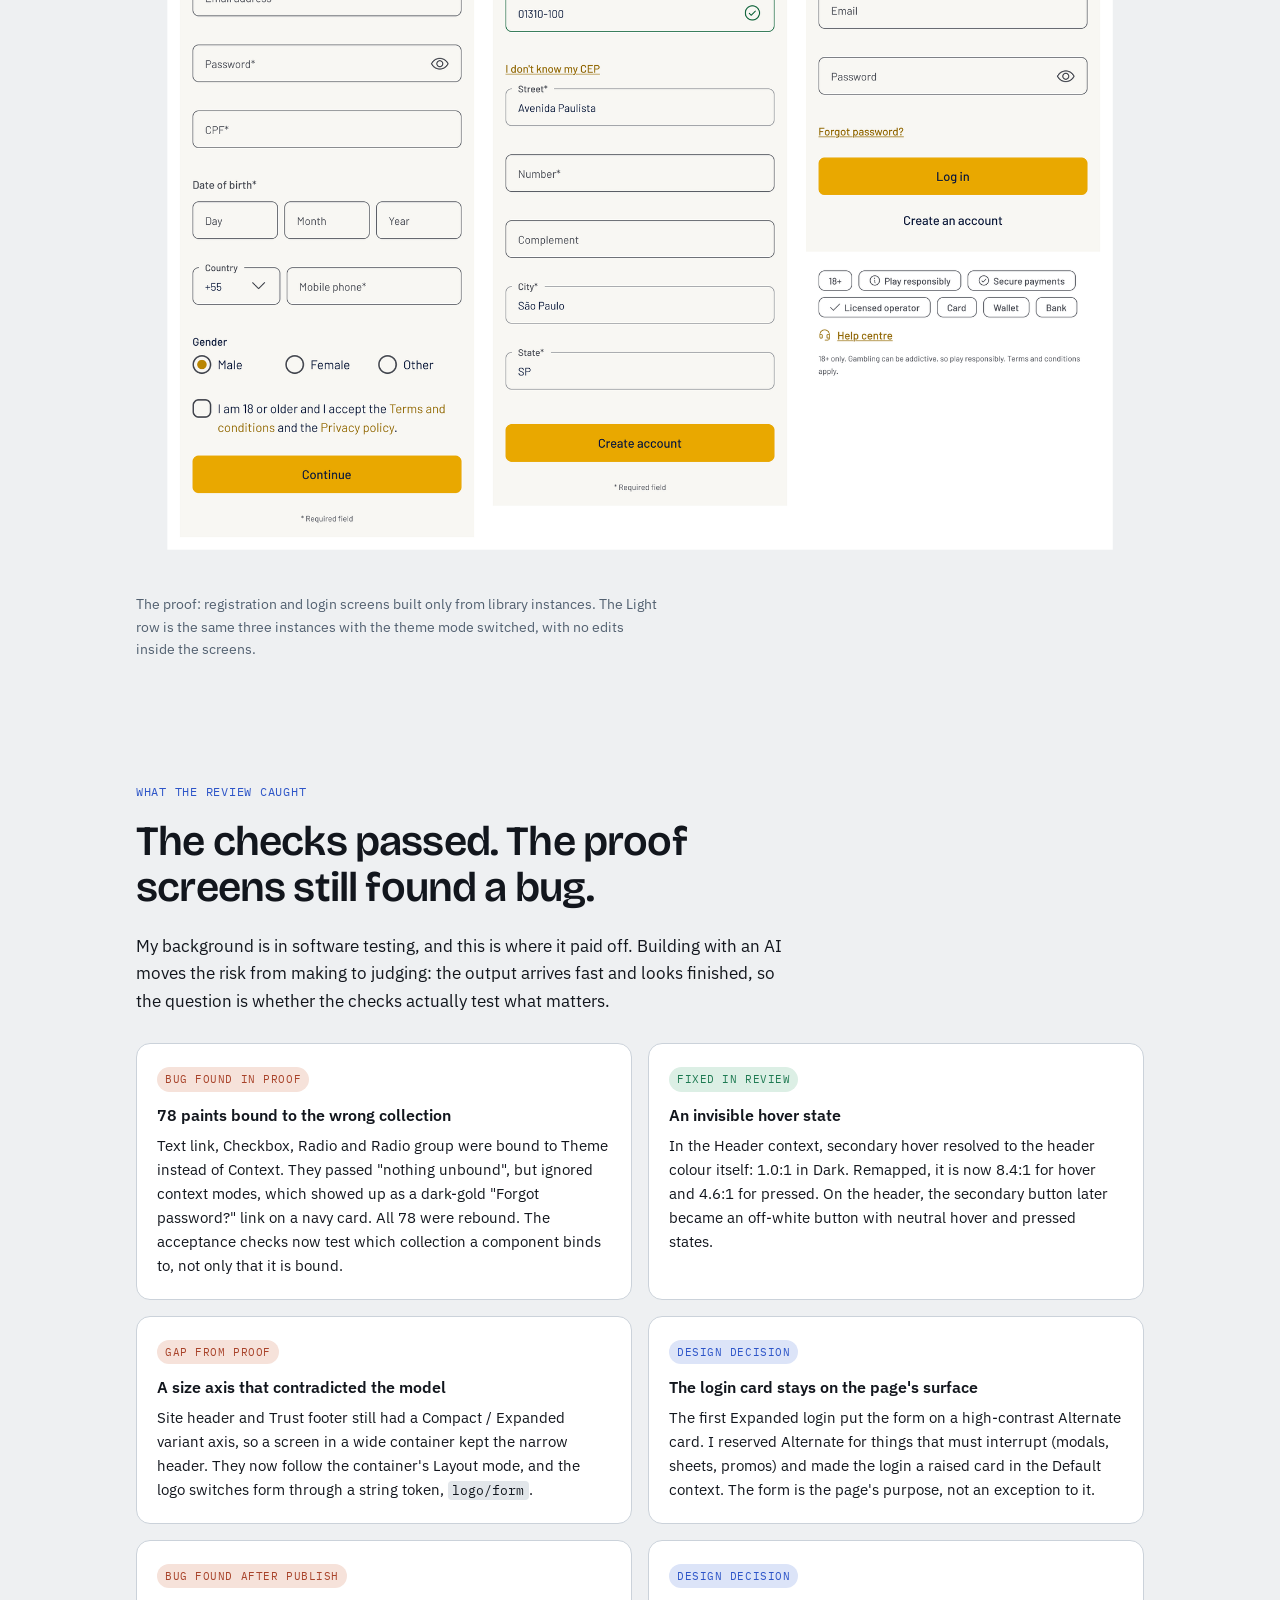
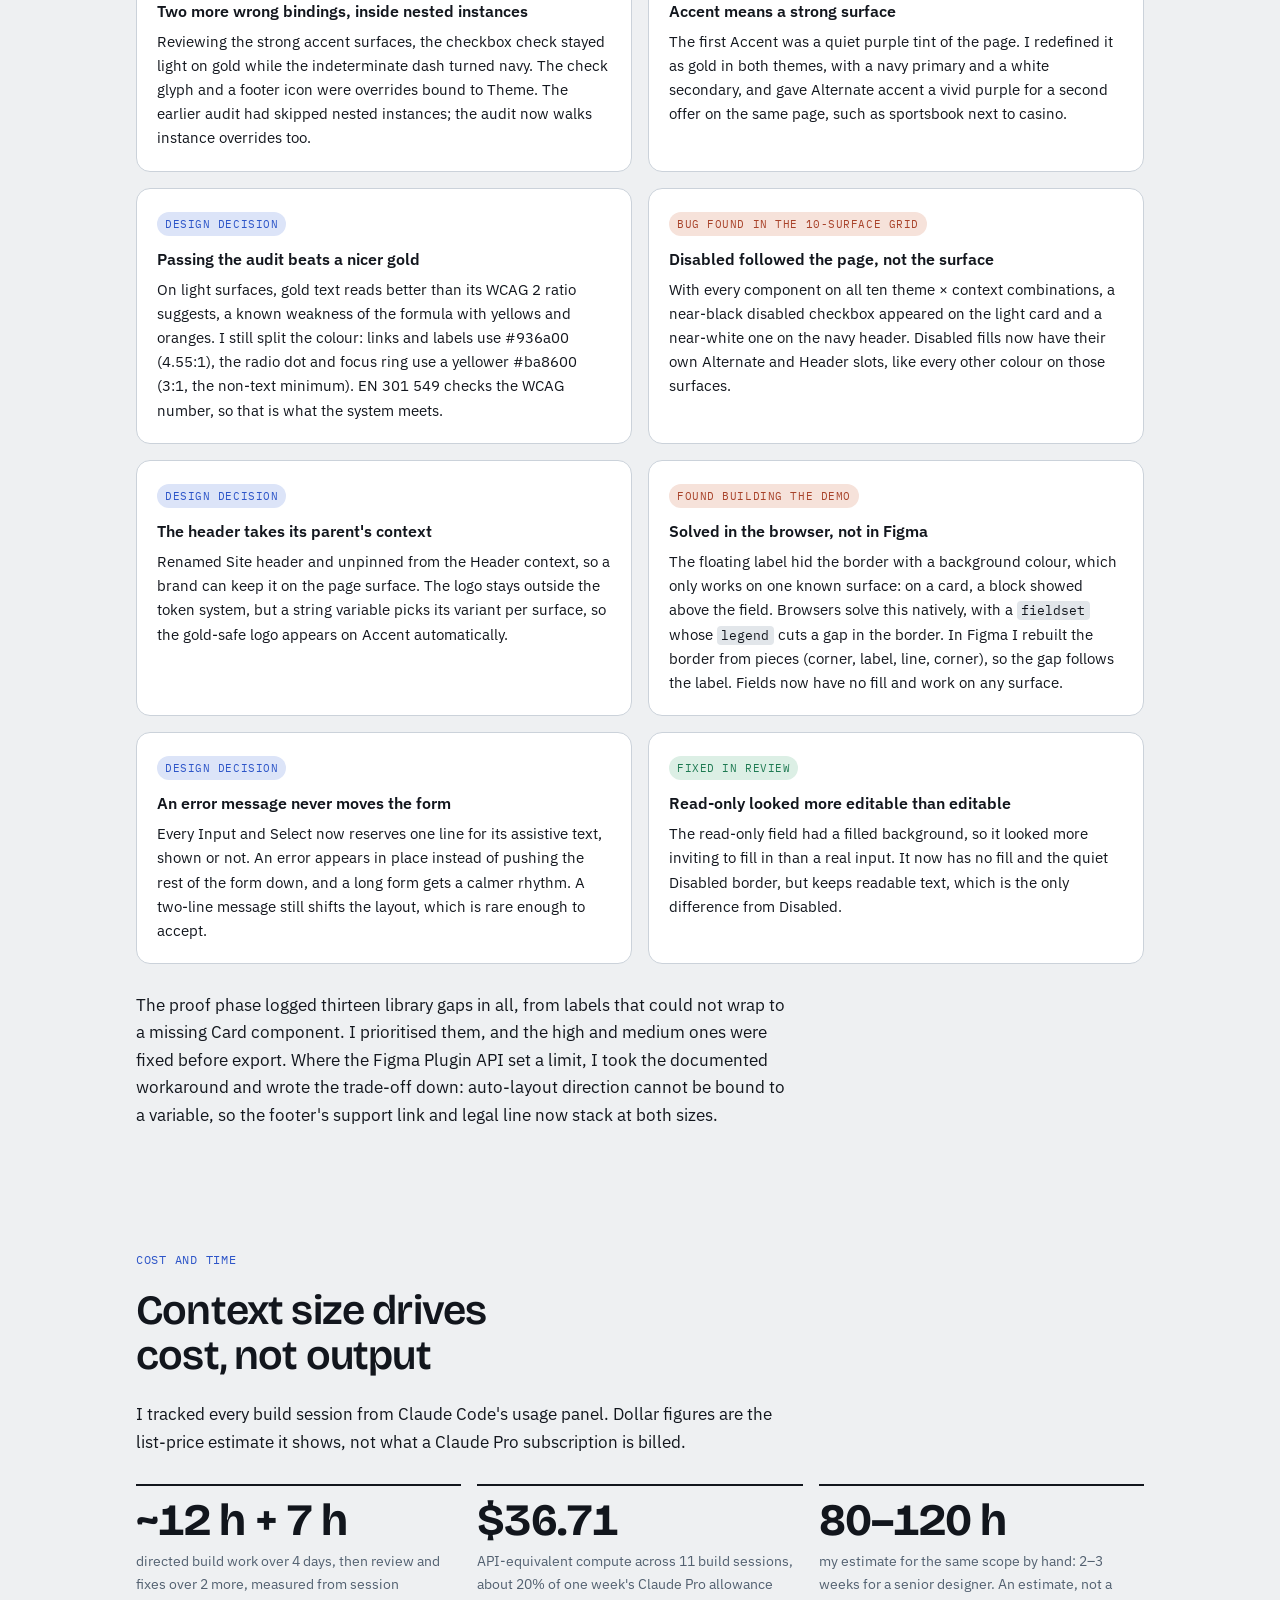
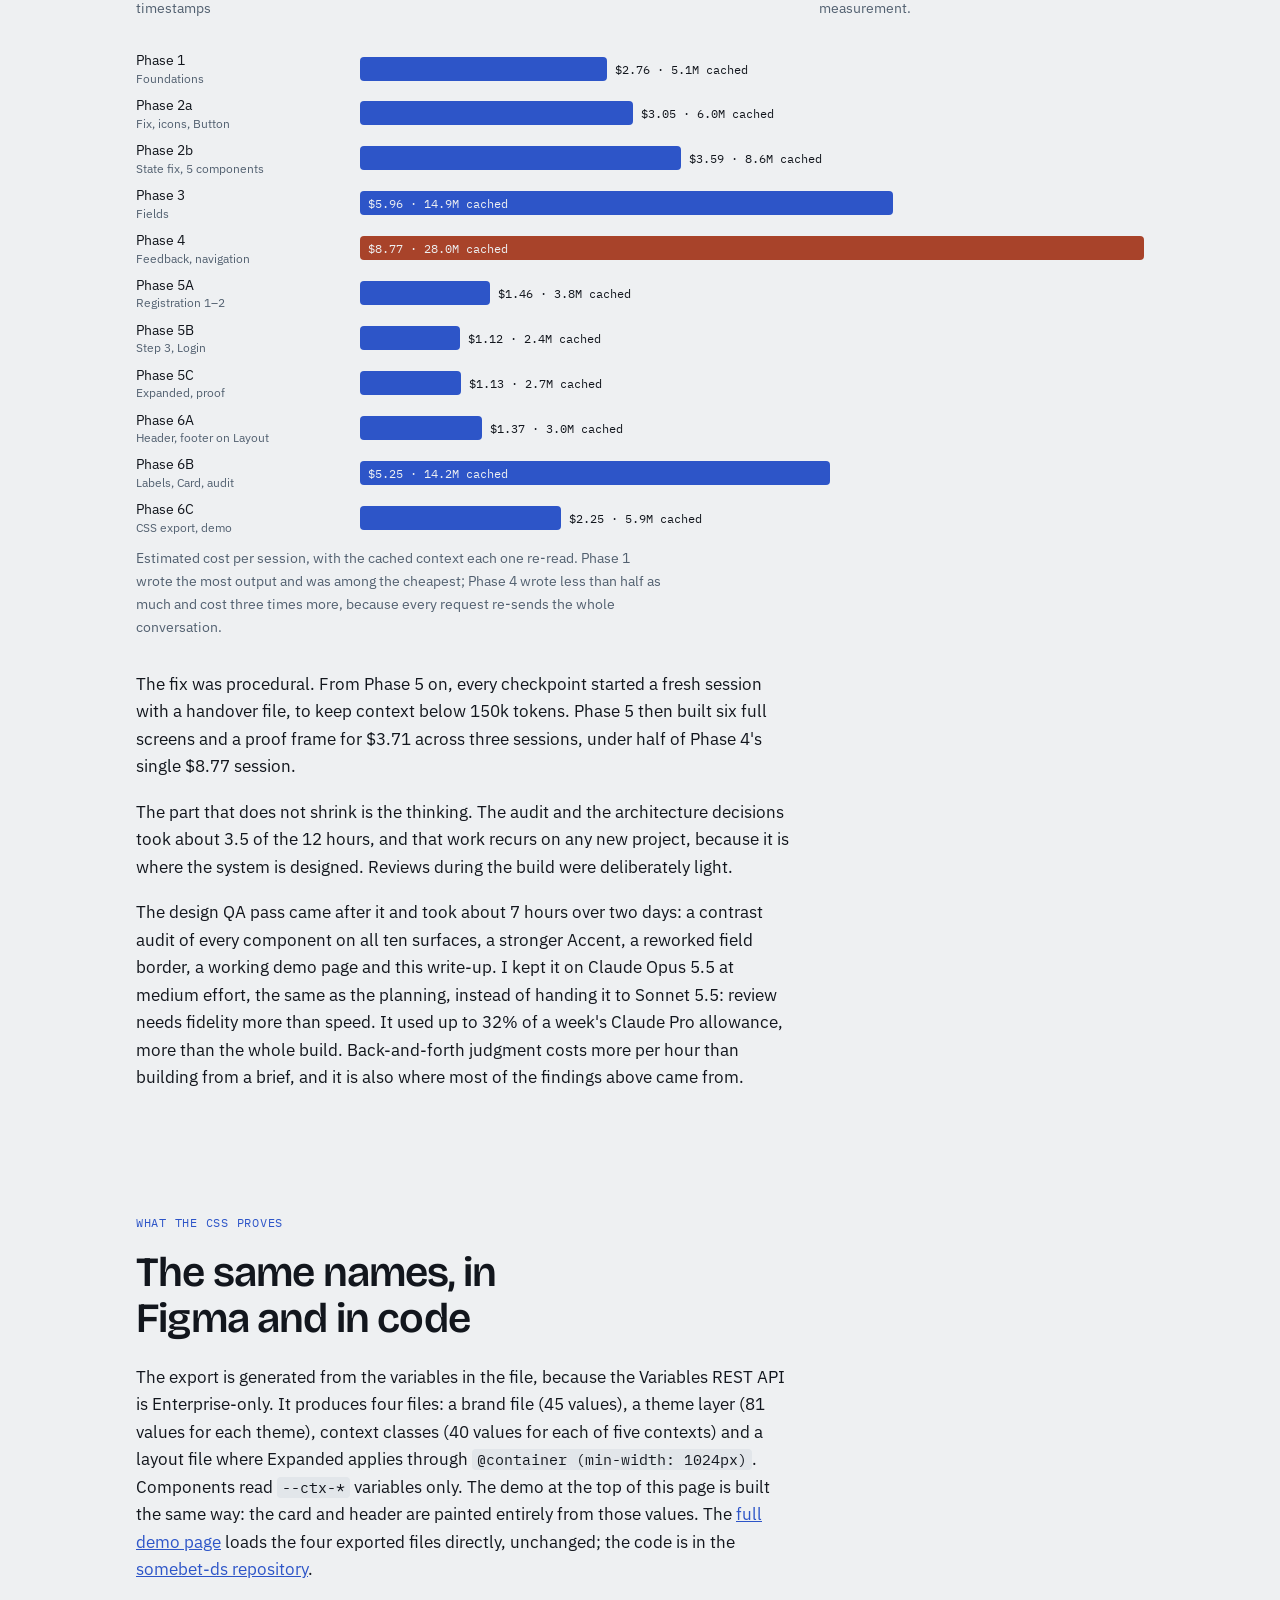
==== commit 66e0b0f5: "Case study: name the three text variables that are not aliases Co-Authored-By: Claude Opus 5.5 <nore" ====
--- a/index.html
+++ b/index.html
@@ -340,7 +340,7 @@
   <div class="prose">
     <h3>Rules the build had to pass</h3>
     <ul class="plain">
-      <li><b>No raw values above Primitives.</b> Every Brand, Theme, Context and Layout value is an alias.</li>
+      <li><b>No raw values above Primitives.</b> Every Brand, Theme, Context and Layout value is an alias, apart from three text variables: the brand name and the two logo selectors.</li>
       <li><b>No variable scoped to All.</b> Fill, text, stroke, gap, padding, radius and font each get their own scope, so pickers only offer what fits.</li>
       <li><b>Code syntax on every variable.</b> <code>on-surface/high</code> becomes <code>var(--on-surface-high)</code>, which is what makes a generated CSS file possible.</li>
       <li><b>Container sizes, not device breakpoints.</b> Layout modes are the Figma counterpart of container queries, so a card in a sidebar and a card on a phone behave the same way.</li>
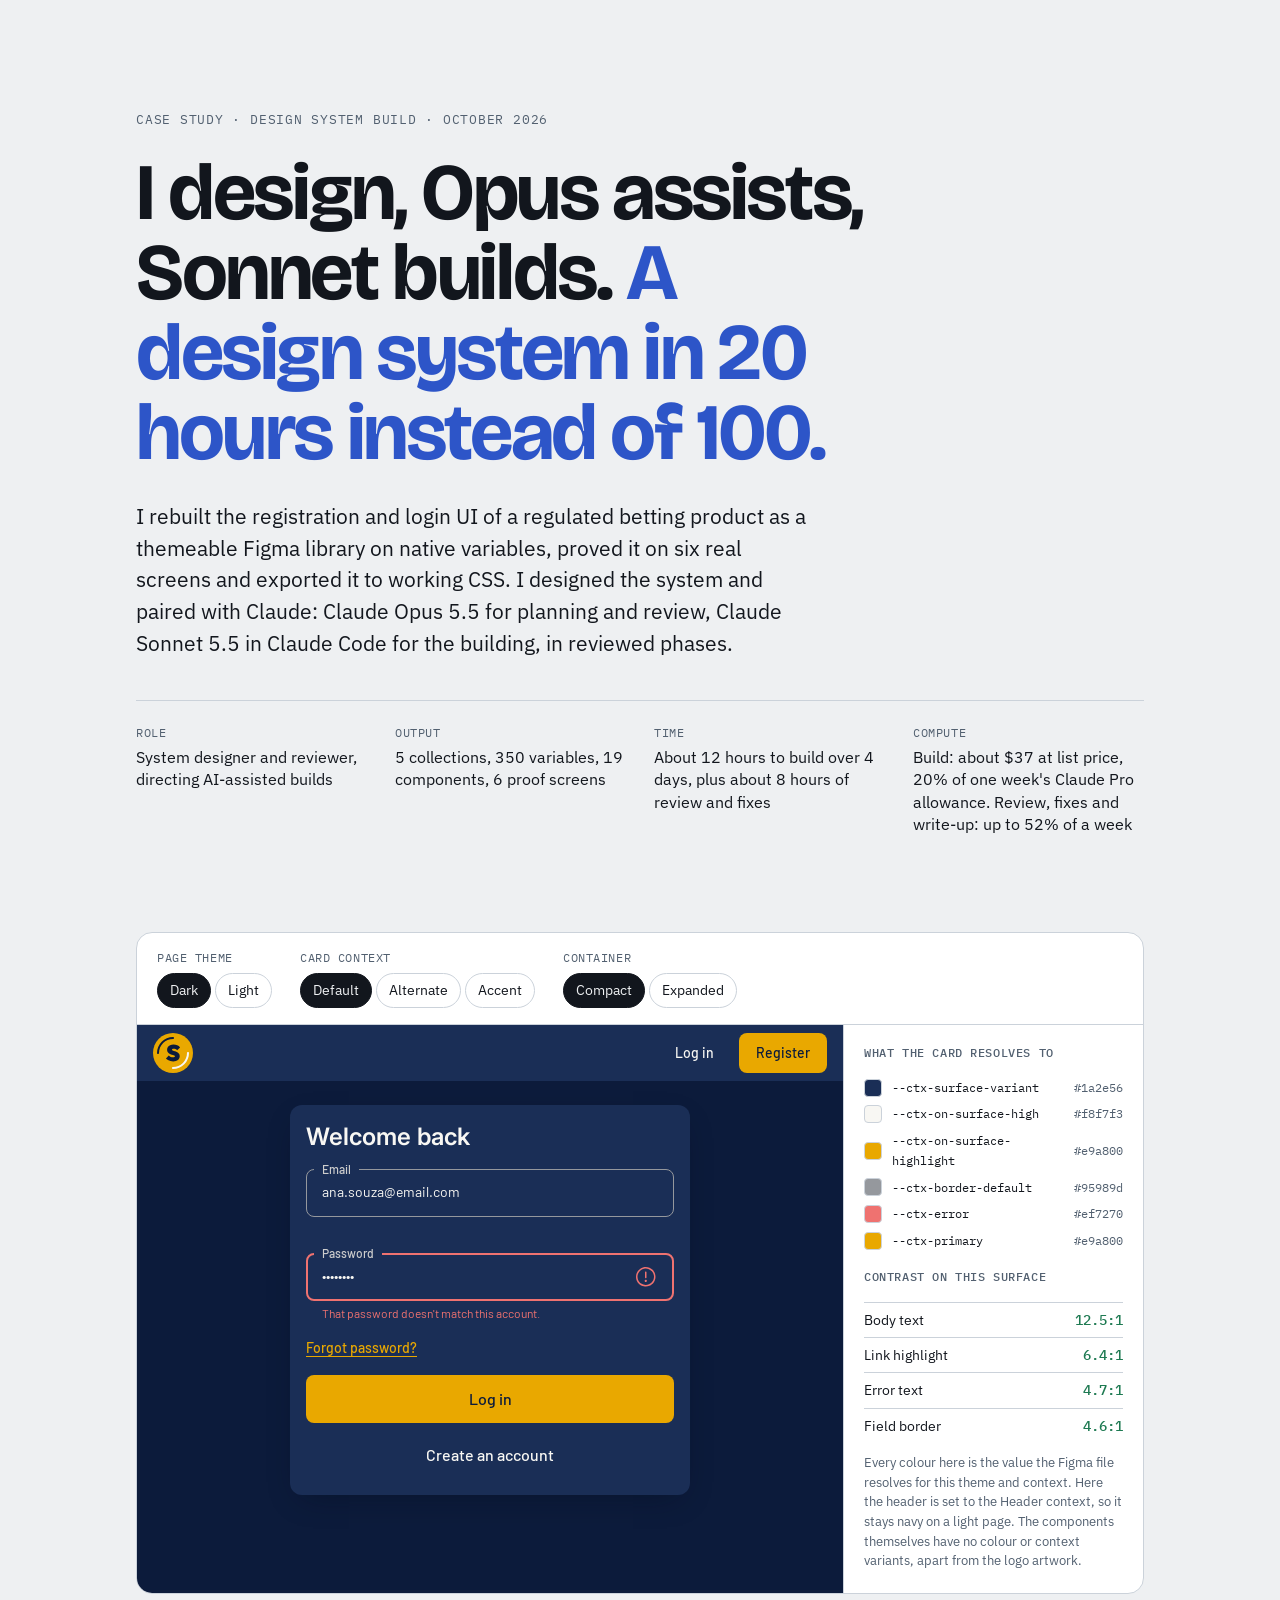
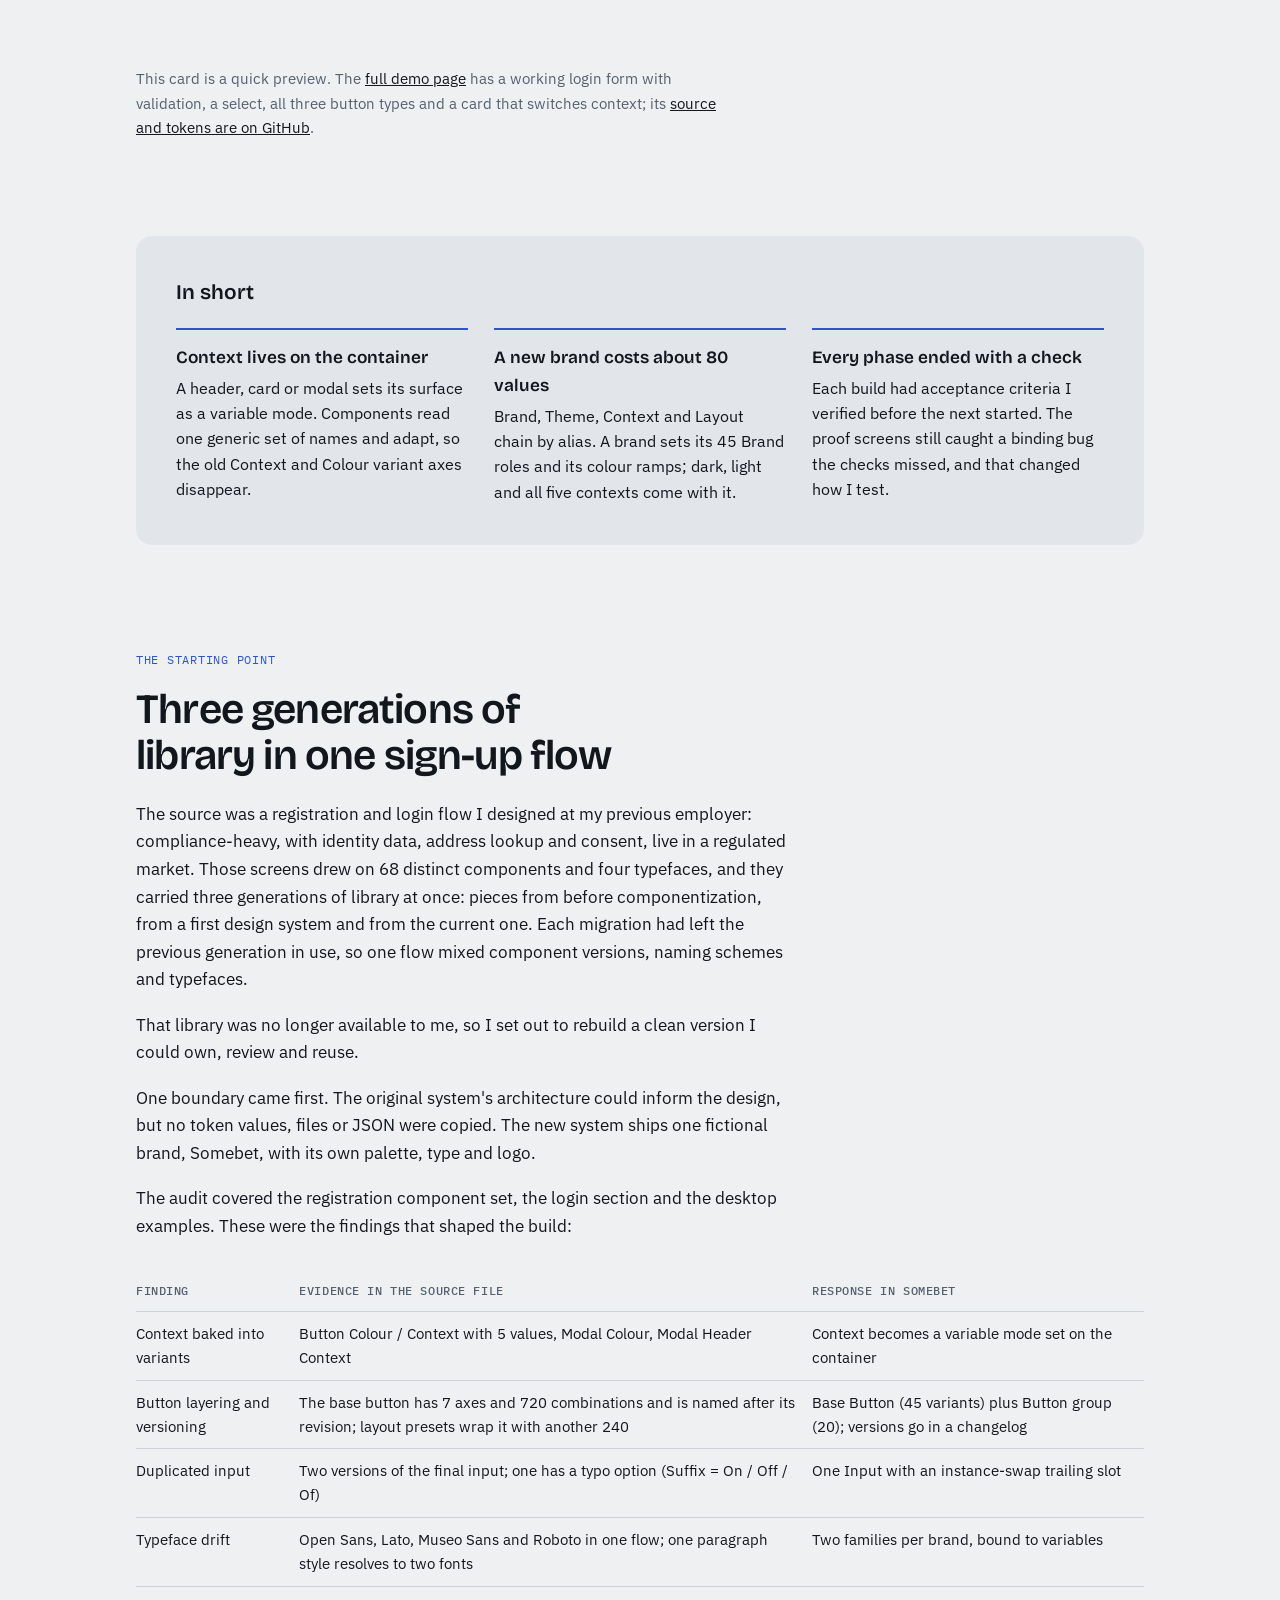
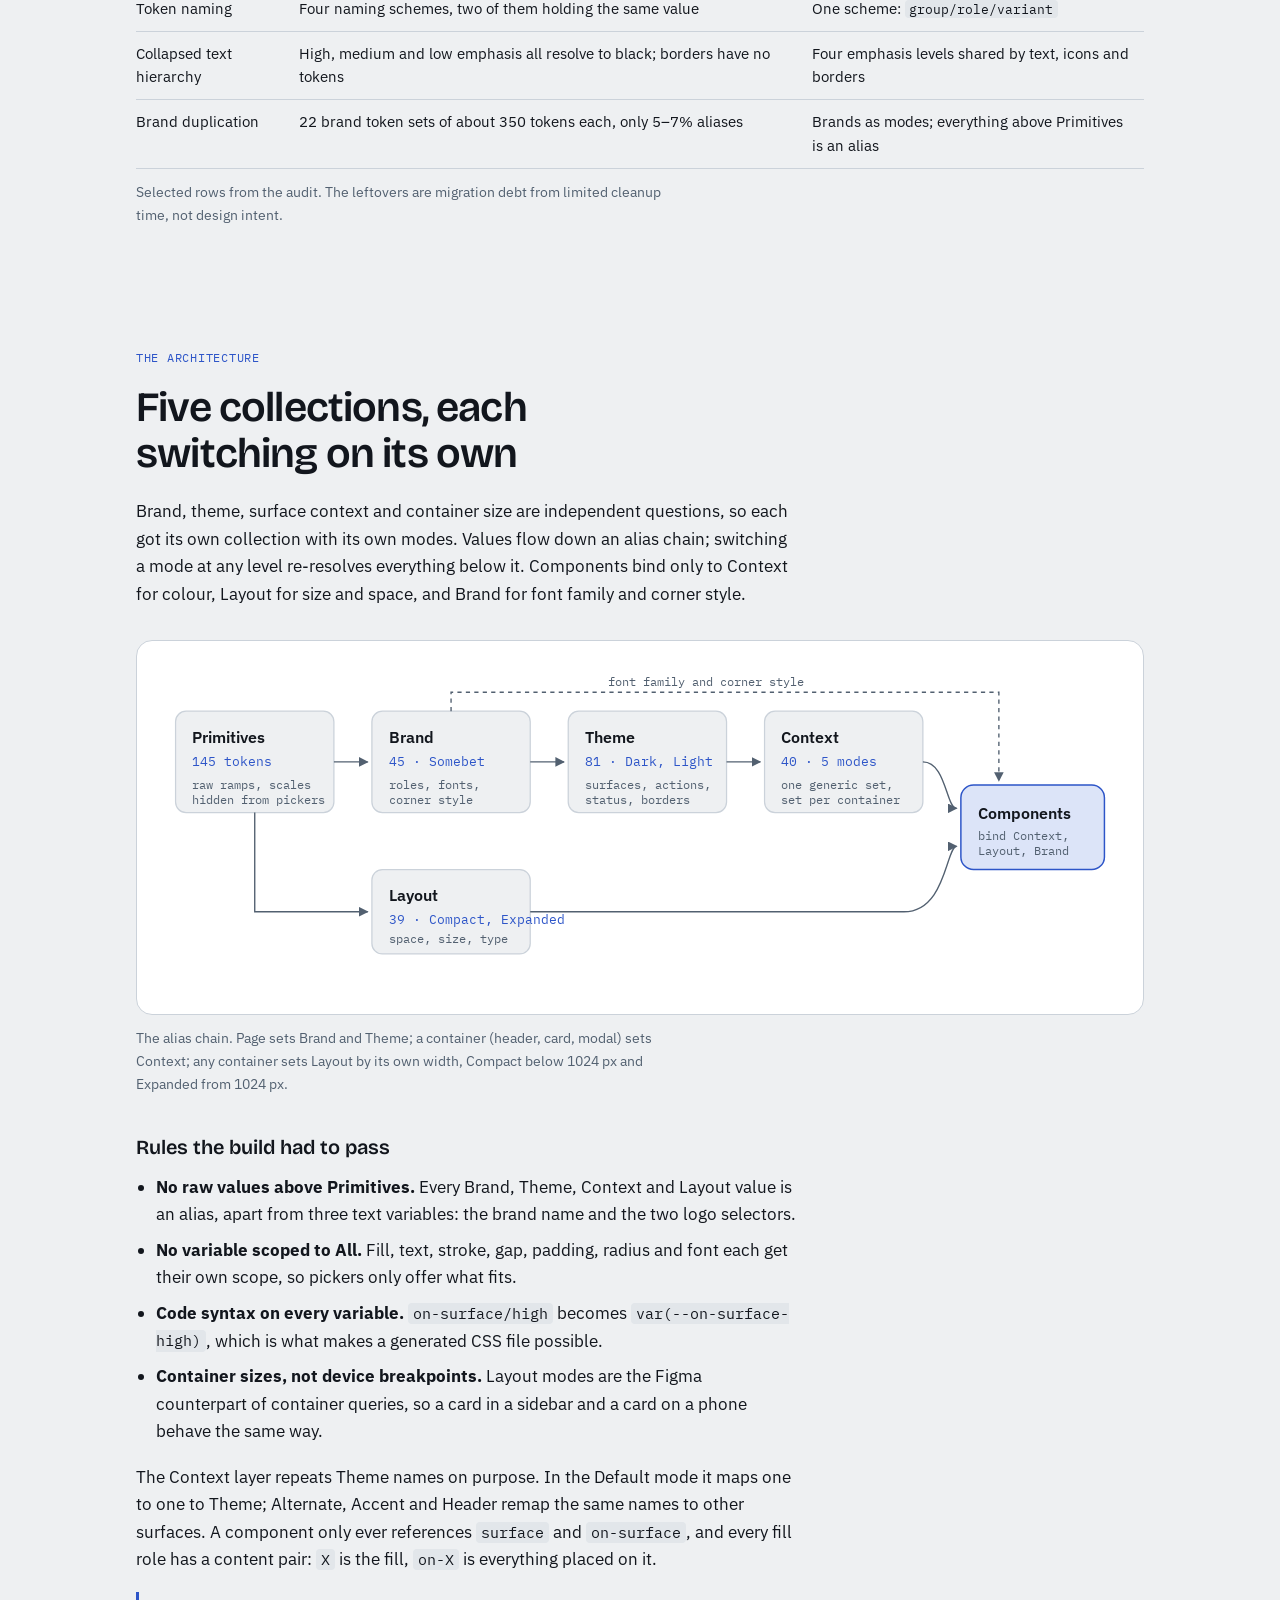
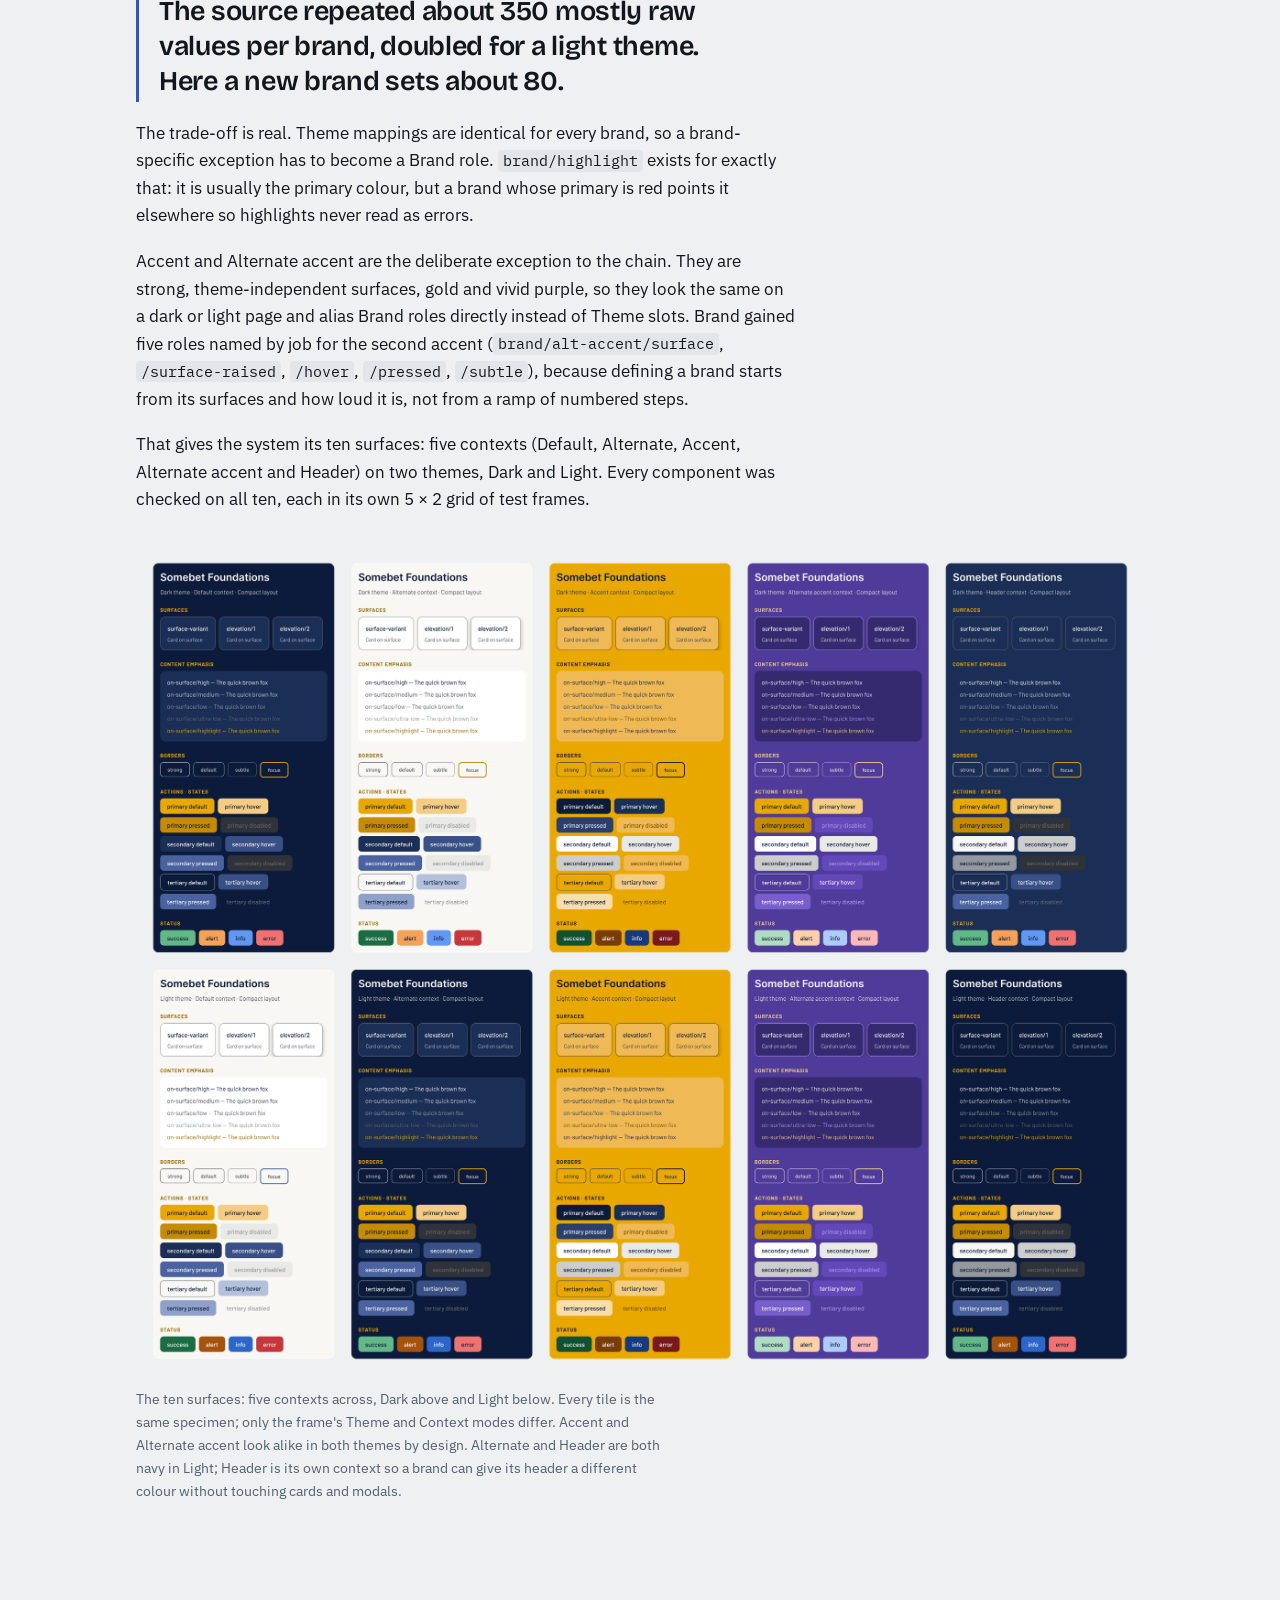
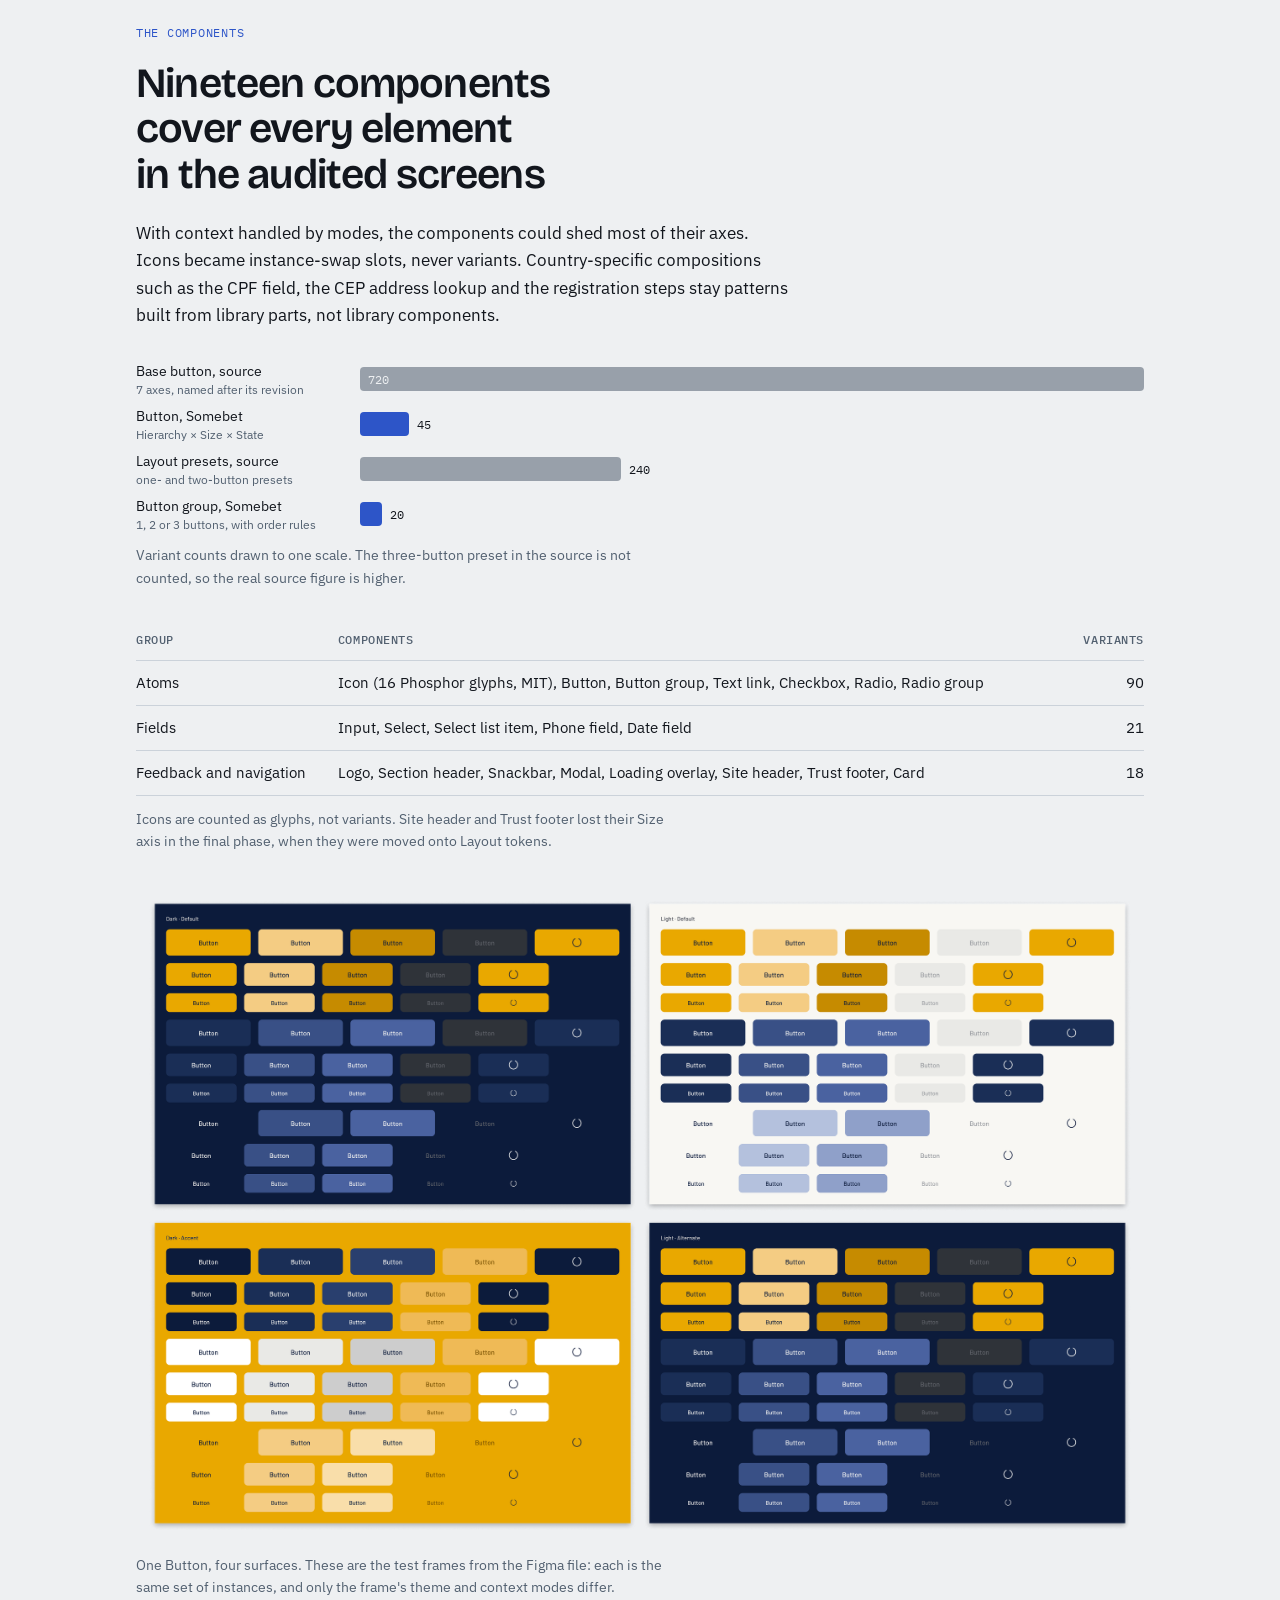
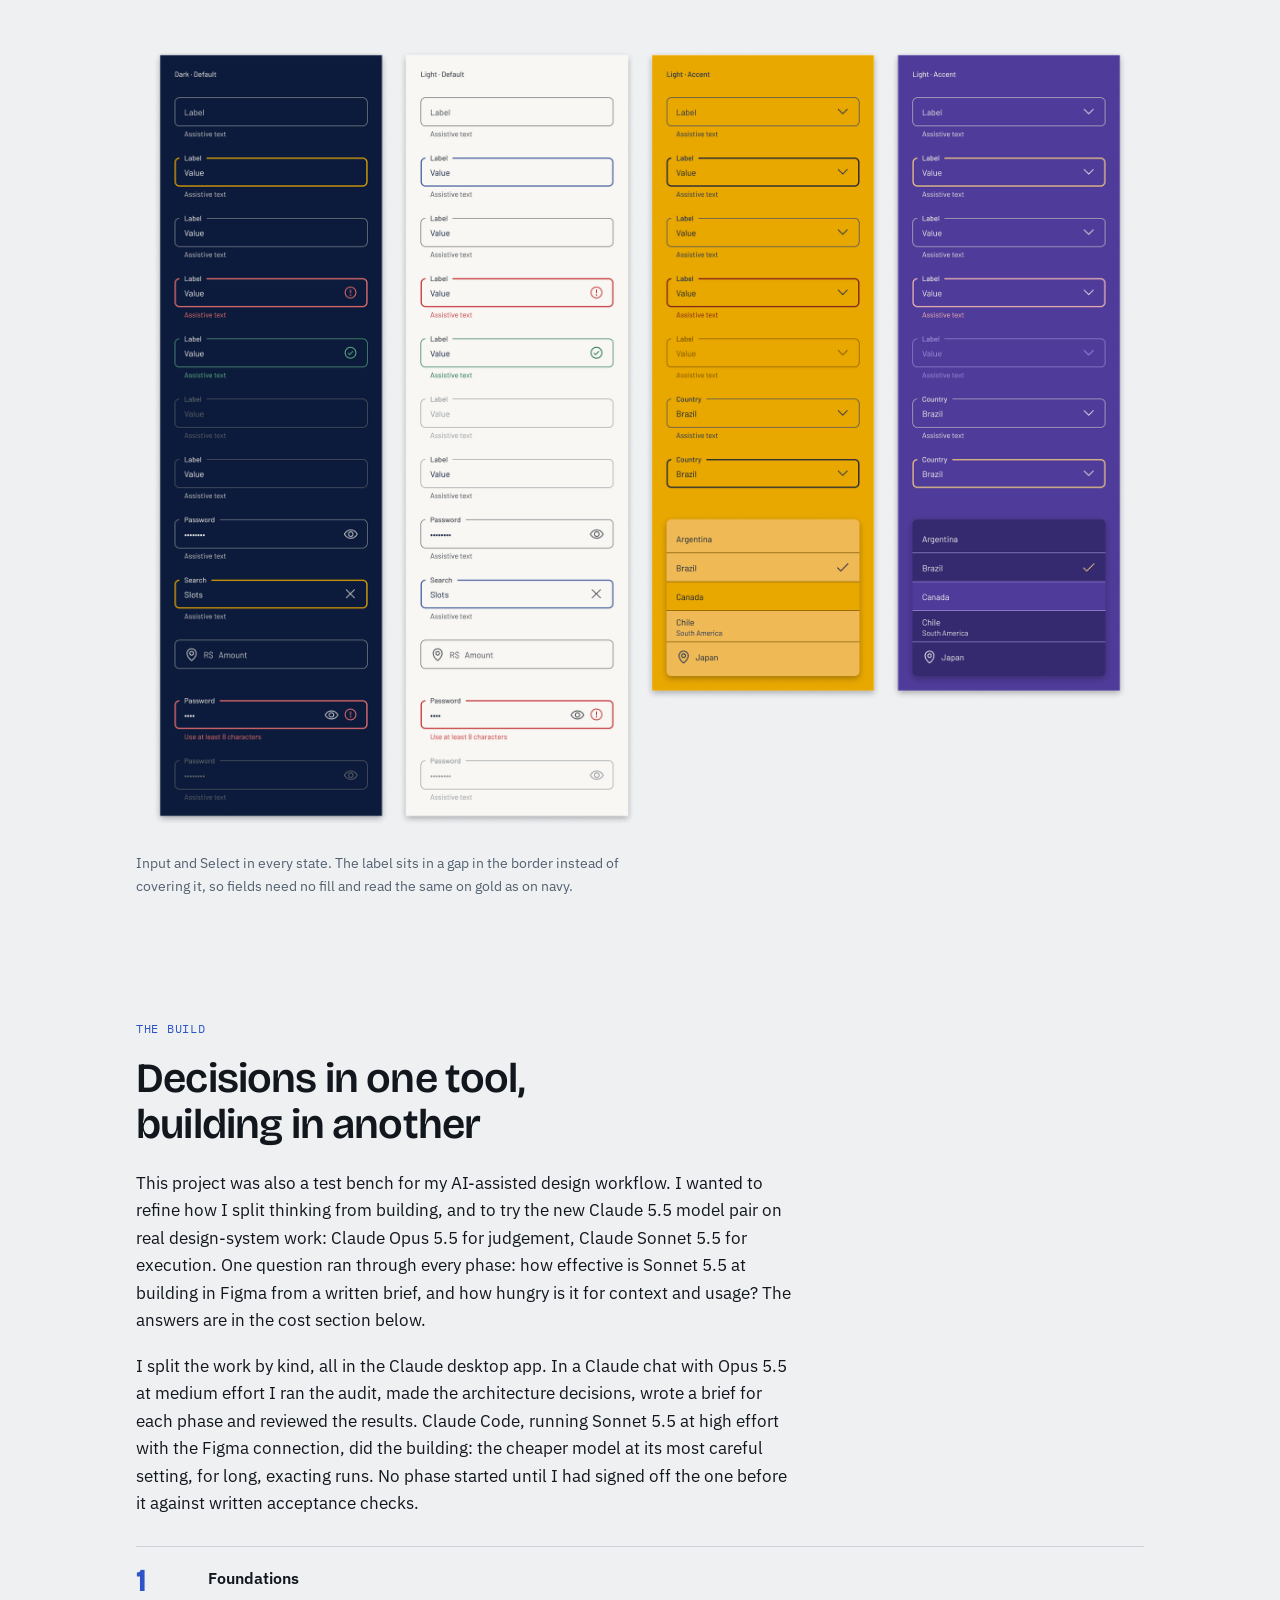
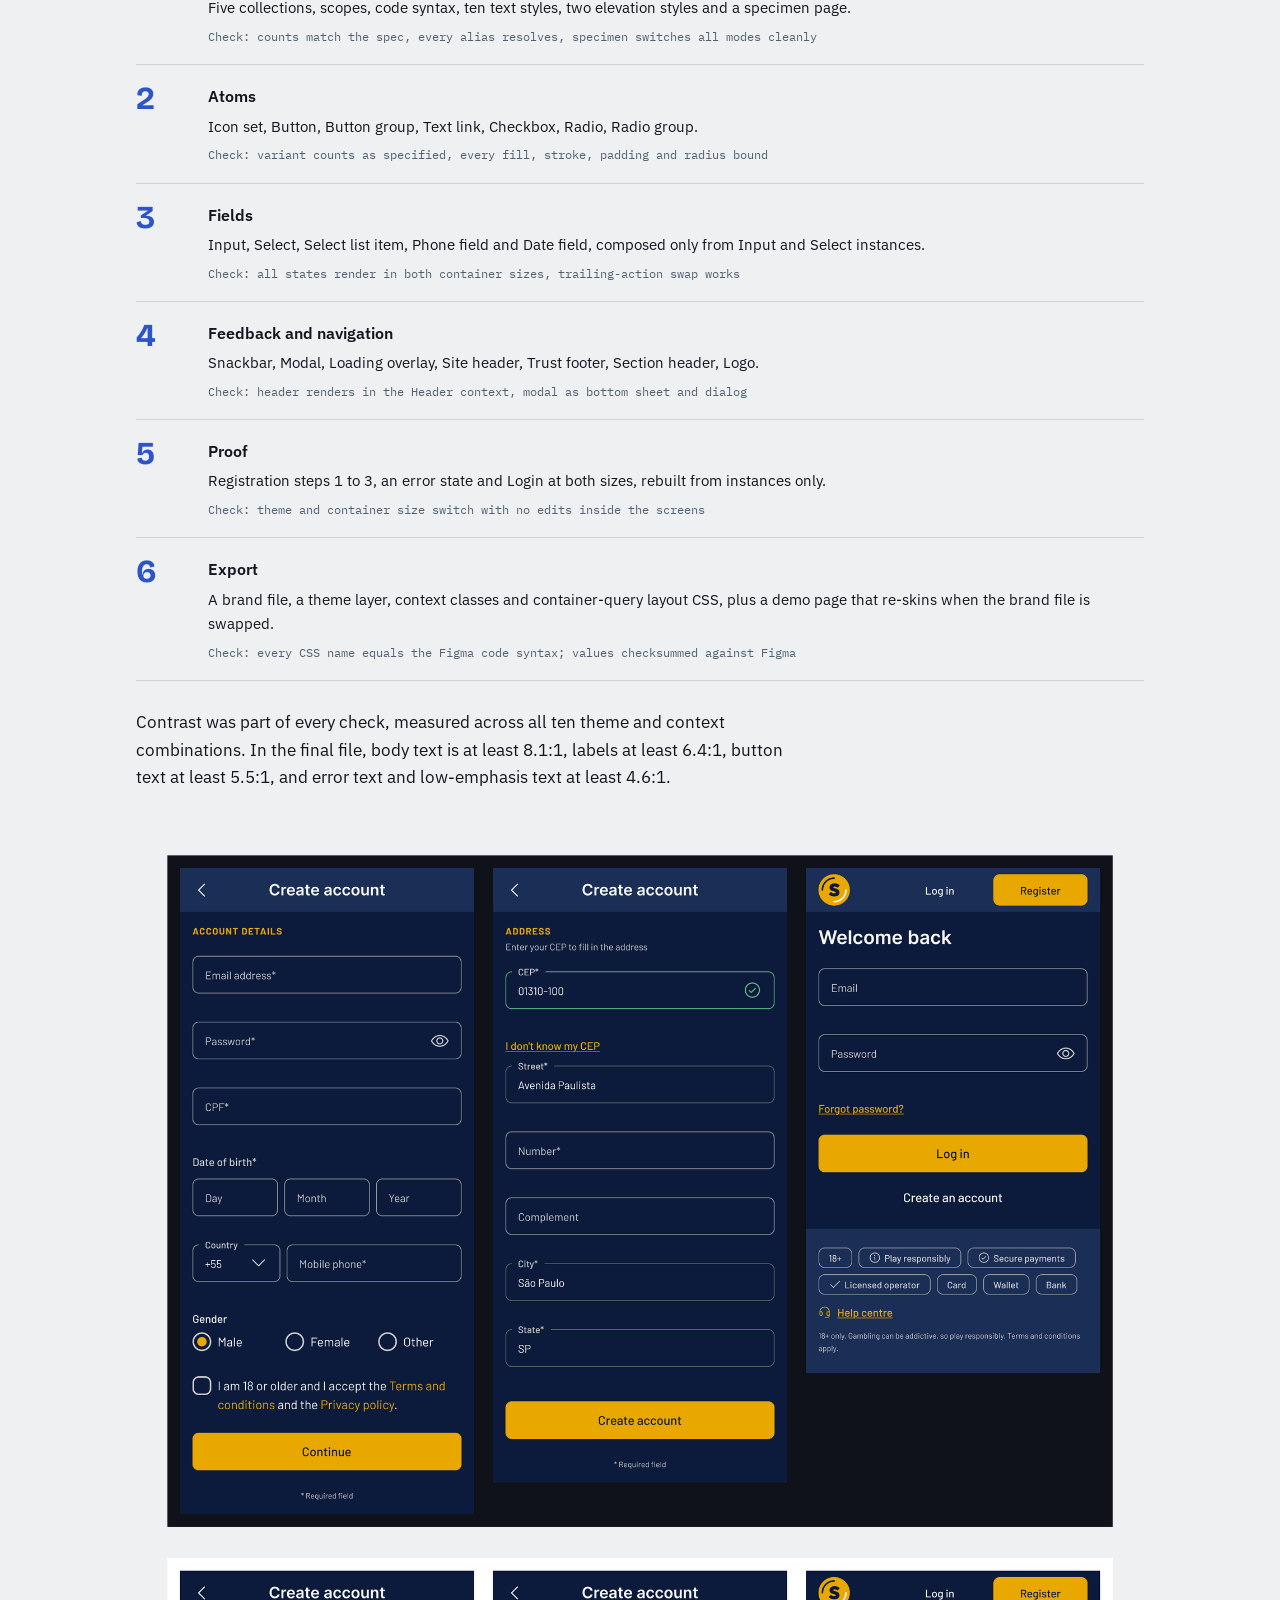
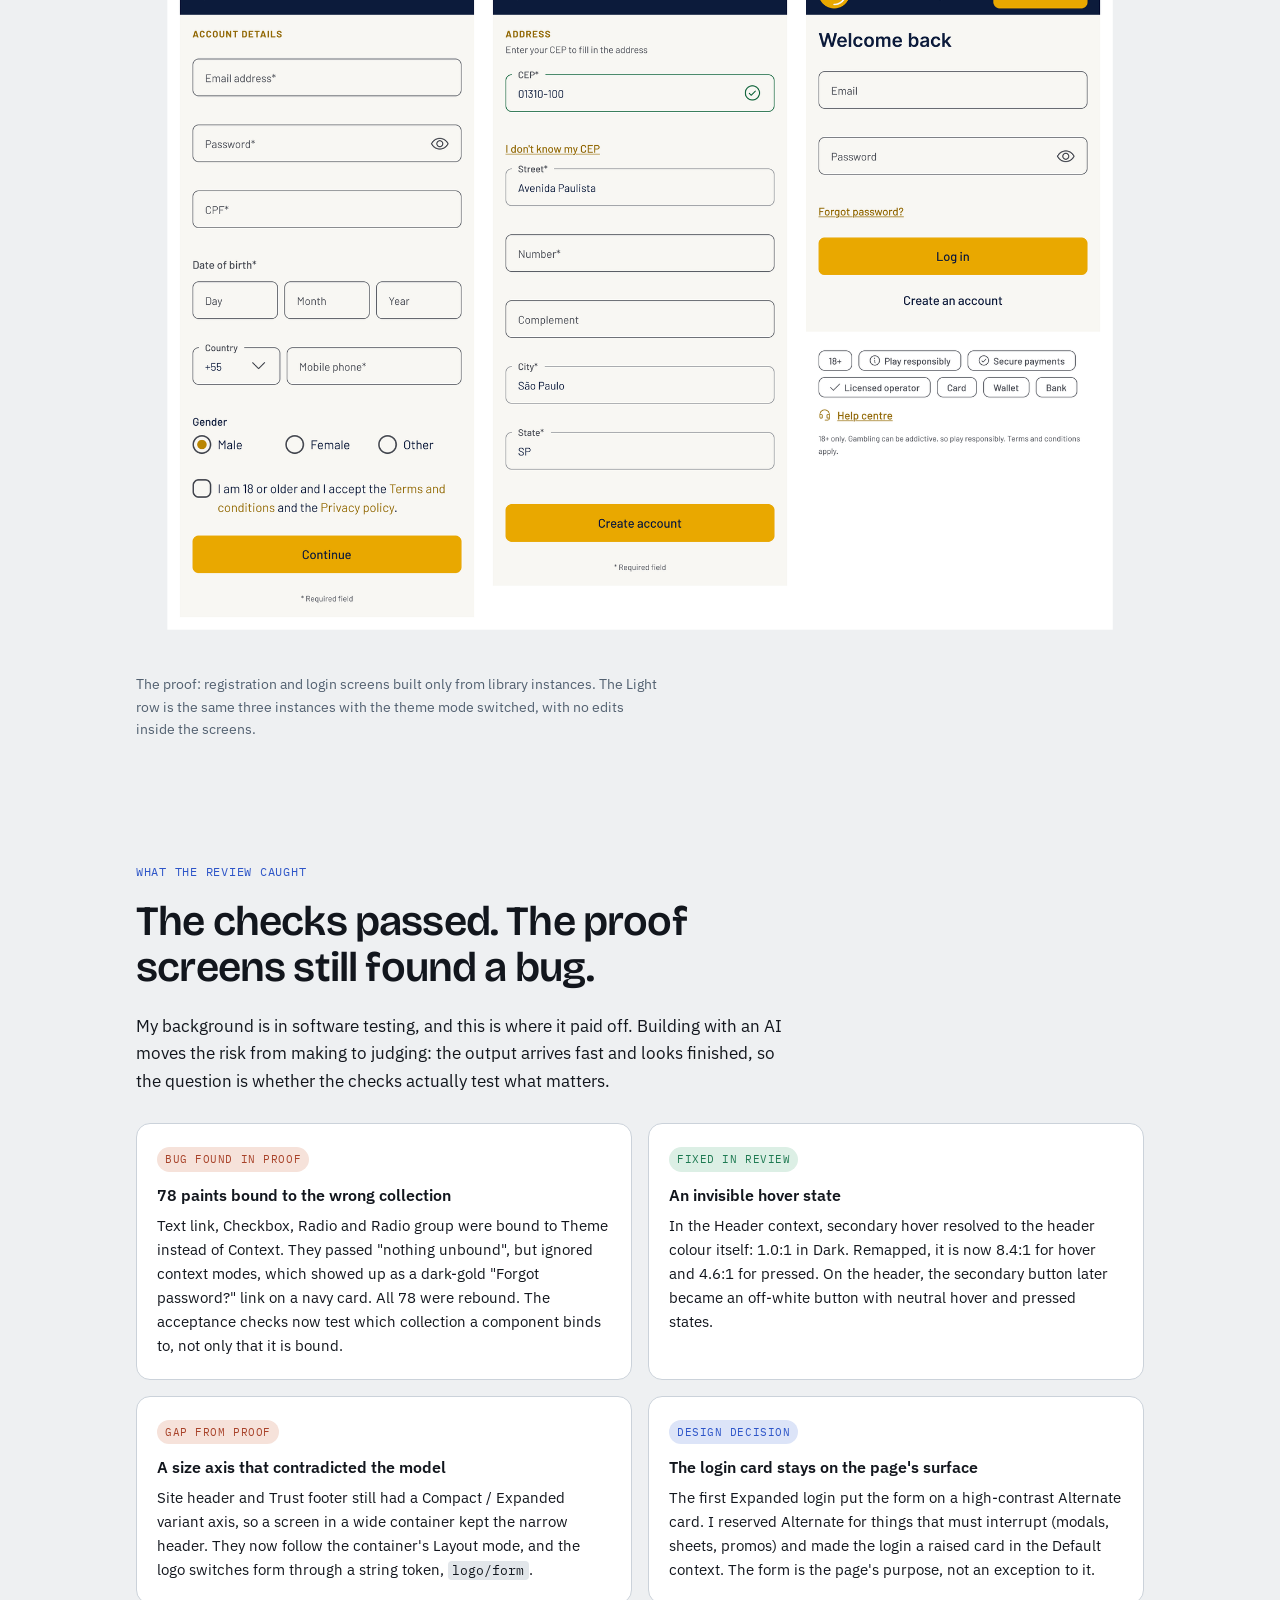
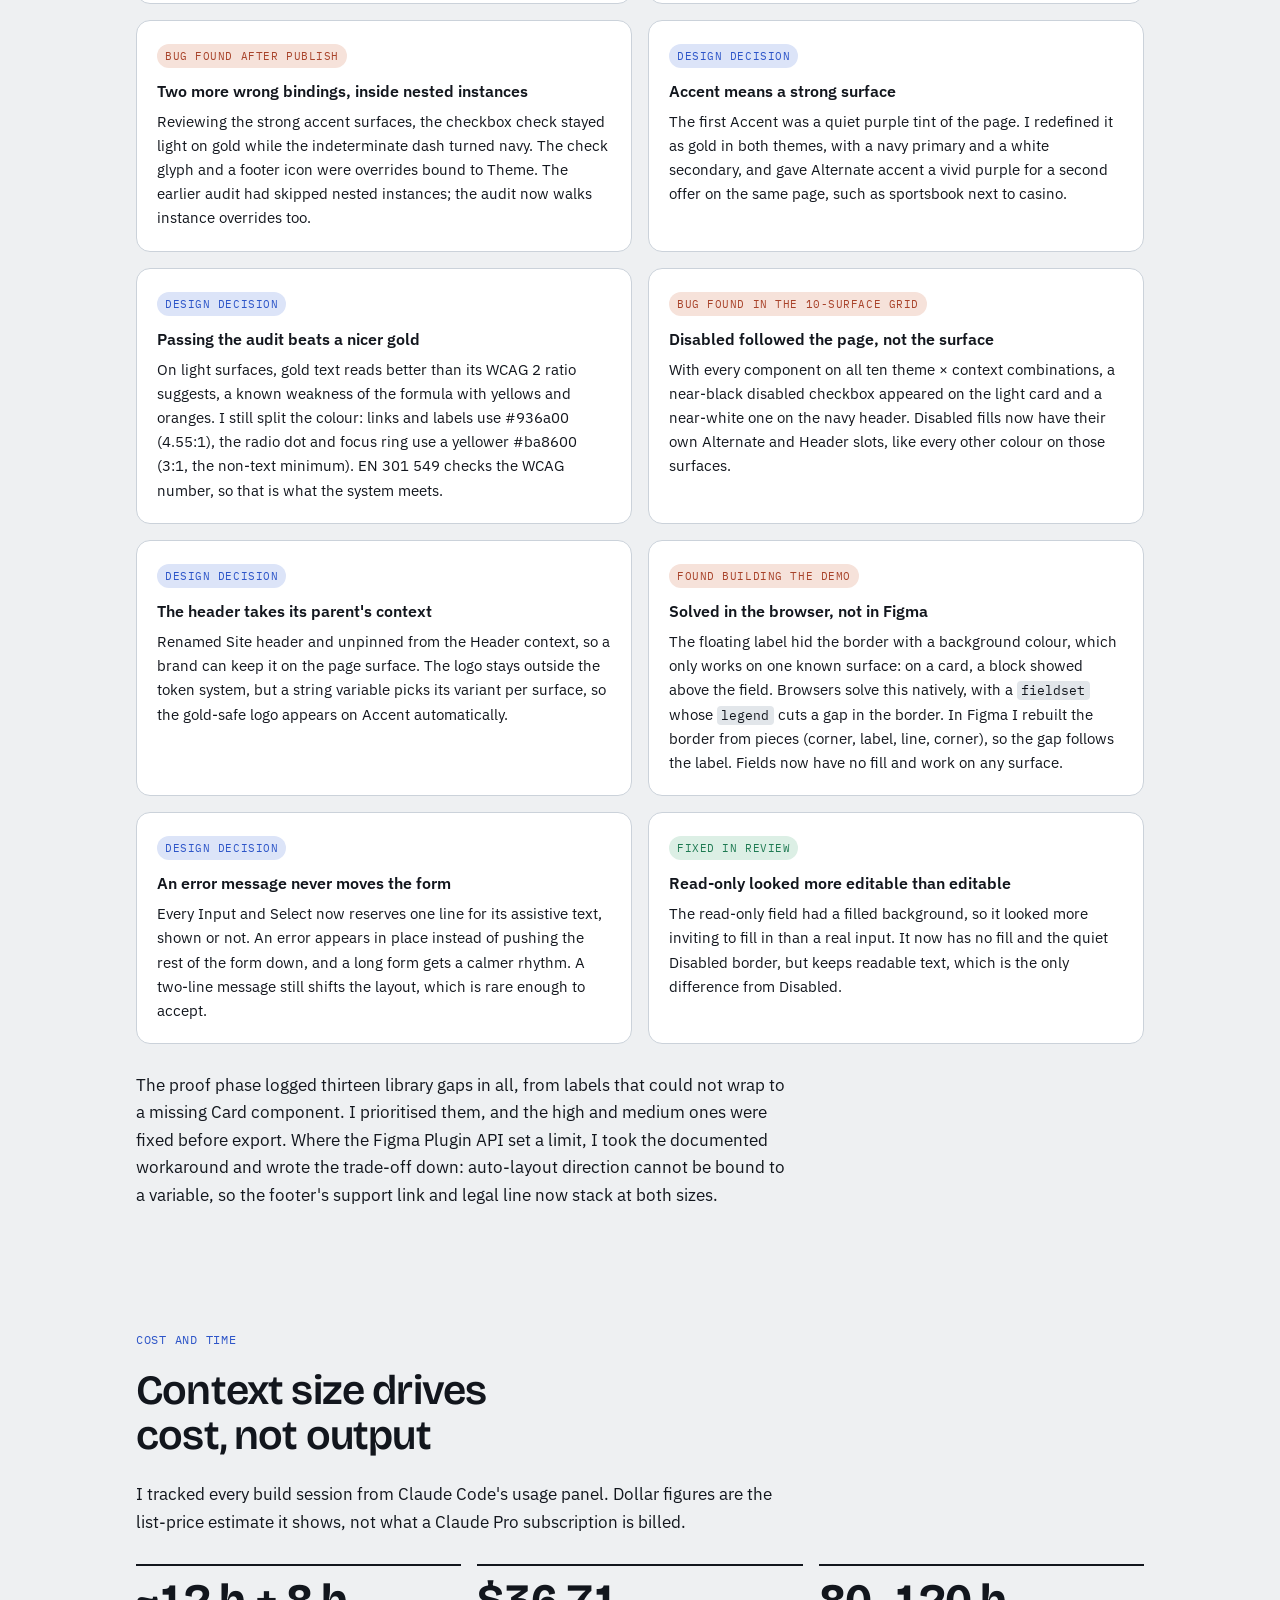
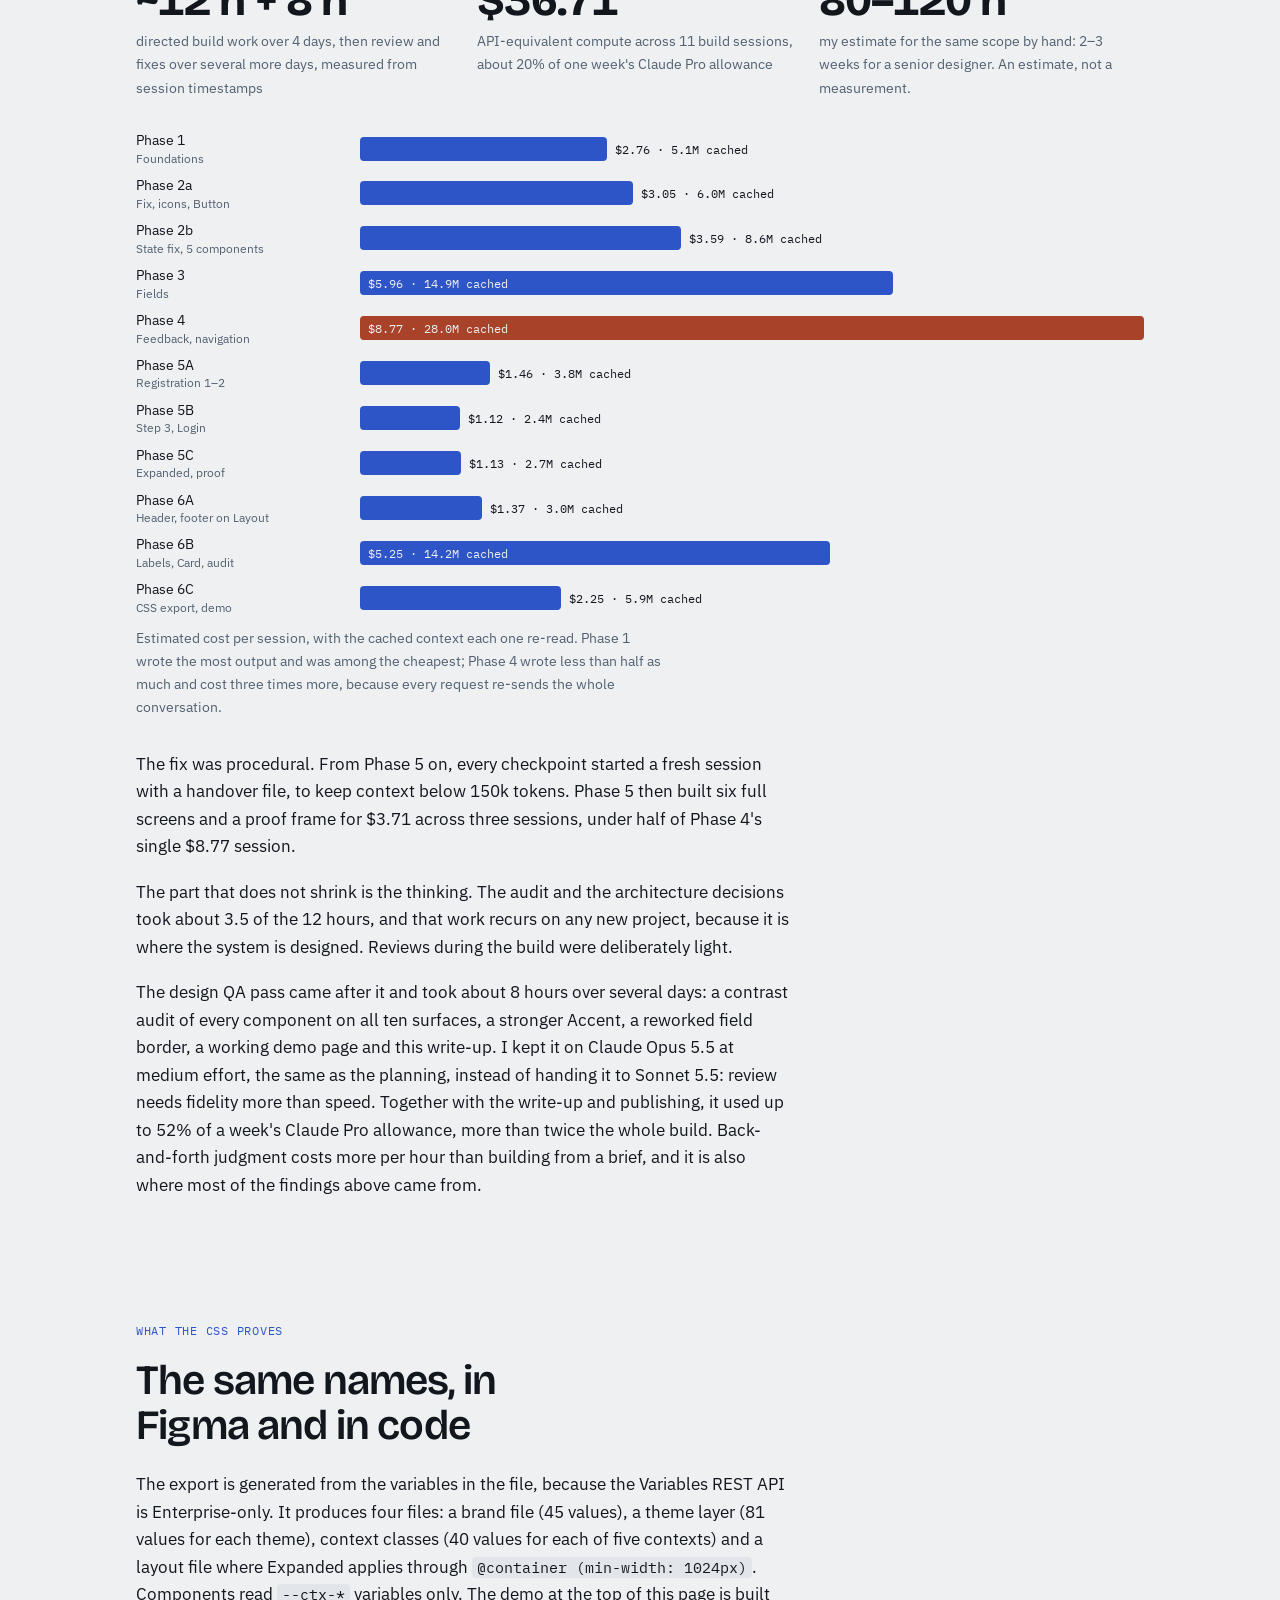
==== commit eec871e0: "Case study: new title (I design, Opus assists, Sonnet builds), 12 h + 8 h, usage up to 52% of a week" ====
--- a/index.html
+++ b/index.html
@@ -8,7 +8,7 @@
 <meta name="author" content="István Pukli">
 <link rel="canonical" href="https://istvanpukli.github.io/somebet-ds/">
 <meta property="og:type" content="article">
-<meta property="og:title" content="One login form. Ten surfaces. Zero colour variants.">
+<meta property="og:title" content="I design, Opus assists, Sonnet builds. A design system in 20 hours instead of 100.">
 <meta property="og:description" content="How I rebuilt a betting product's registration and login UI as a themeable Figma library on native variables, proved it on real screens and exported it to working CSS.">
 <meta property="og:url" content="https://istvanpukli.github.io/somebet-ds/">
 <meta property="og:image" content="https://istvanpukli.github.io/somebet-ds/img/og.png">
@@ -231,13 +231,13 @@
 
 <header class="hero">
   <p class="kicker">Case study · Design system build · October 2026</p>
-  <h1>One login form. Ten surfaces. <em>Zero colour variants.</em></h1>
+  <h1>I design, Opus assists, Sonnet builds. <em>A design system in 20 hours instead of 100.</em></h1>
   <p class="standfirst">I rebuilt the registration and login UI of a regulated betting product as a themeable Figma library on native variables, proved it on six real screens and exported it to working CSS. I designed the system and paired with Claude: Claude Opus 5.5 for planning and review, Claude Sonnet 5.5 in Claude Code for the building, in reviewed phases.</p>
   <dl class="facts">
     <div><dt>Role</dt><dd>System designer and reviewer, directing AI-assisted builds</dd></div>
     <div><dt>Output</dt><dd>5 collections, 350 variables, 19 components, 6 proof screens</dd></div>
-    <div><dt>Time</dt><dd>About 12 hours to build over 4 days, plus about 7 hours of review and fixes</dd></div>
-    <div><dt>Compute</dt><dd>Build: about $37 at list price, 20% of one week's Claude Pro allowance. Review: up to 32% more</dd></div>
+    <div><dt>Time</dt><dd>About 12 hours to build over 4 days, plus about 8 hours of review and fixes</dd></div>
+    <div><dt>Compute</dt><dd>Build: about $37 at list price, 20% of one week's Claude Pro allowance. Review, fixes and write-up: up to 52% of a week</dd></div>
   </dl>
 </header>
 
@@ -349,7 +349,7 @@
     <p class="pull">The source repeated about 350 mostly raw values per brand, doubled for a light theme. Here a new brand sets about 80.</p>
     <p>The trade-off is real. Theme mappings are identical for every brand, so a brand-specific exception has to become a Brand role. <code>brand/highlight</code> exists for exactly that: it is usually the primary colour, but a brand whose primary is red points it elsewhere so highlights never read as errors.</p>
     <p>Accent and Alternate accent are the deliberate exception to the chain. They are strong, theme-independent surfaces, gold and vivid purple, so they look the same on a dark or light page and alias Brand roles directly instead of Theme slots. Brand gained five roles named by job for the second accent (<code>brand/alt-accent/surface</code>, <code>/surface-raised</code>, <code>/hover</code>, <code>/pressed</code>, <code>/subtle</code>), because defining a brand starts from its surfaces and how loud it is, not from a ramp of numbered steps.</p>
-    <p>That is where the ten surfaces in the title come from: five contexts (Default, Alternate, Accent, Alternate accent and Header) on two themes, Dark and Light. Every component was checked on all ten, each in its own 5 × 2 grid of test frames.</p>
+    <p>That gives the system its ten surfaces: five contexts (Default, Alternate, Accent, Alternate accent and Header) on two themes, Dark and Light. Every component was checked on all ten, each in its own 5 × 2 grid of test frames.</p>
   </div>
   <figure class="shot">
     <img src="img/surfaces.png" width="2200" height="1813" loading="lazy" alt="Ten copies of the foundations specimen in a grid. Columns are the five contexts: Default, Alternate, Accent, Alternate accent and Header. The top row is the Dark theme, the bottom row Light. Each shows surfaces, text emphasis, borders, button states and status colours resolved for that surface.">
@@ -449,7 +449,7 @@
     <p>I tracked every build session from Claude Code's usage panel. Dollar figures are the list-price estimate it shows, not what a Claude Pro subscription is billed.</p>
   </div>
   <div class="compare">
-    <div class="stat"><b>~12 h + 7 h</b><span>directed build work over 4 days, then review and fixes over 2 more, measured from session timestamps</span></div>
+    <div class="stat"><b>~12 h + 8 h</b><span>directed build work over 4 days, then review and fixes over several more days, measured from session timestamps</span></div>
     <div class="stat"><b>$36.71</b><span>API-equivalent compute across 11 build sessions, about 20% of one week's Claude Pro allowance</span></div>
     <div class="stat"><b>80–120 h</b><span>my estimate for the same scope by hand: 2–3 weeks for a senior designer. An estimate, not a measurement.</span></div>
   </div>
@@ -460,7 +460,7 @@
   <div class="prose">
     <p>The fix was procedural. From Phase 5 on, every checkpoint started a fresh session with a handover file, to keep context below 150k tokens. Phase 5 then built six full screens and a proof frame for $3.71 across three sessions, under half of Phase 4's single $8.77 session.</p>
     <p>The part that does not shrink is the thinking. The audit and the architecture decisions took about 3.5 of the 12 hours, and that work recurs on any new project, because it is where the system is designed. Reviews during the build were deliberately light.</p>
-    <p>The design QA pass came after it and took about 7 hours over two days: a contrast audit of every component on all ten surfaces, a stronger Accent, a reworked field border, a working demo page and this write-up. I kept it on Claude Opus 5.5 at medium effort, the same as the planning, instead of handing it to Sonnet 5.5: review needs fidelity more than speed. It used up to 32% of a week's Claude Pro allowance, more than the whole build. Back-and-forth judgment costs more per hour than building from a brief, and it is also where most of the findings above came from.</p>
+    <p>The design QA pass came after it and took about 8 hours over several days: a contrast audit of every component on all ten surfaces, a stronger Accent, a reworked field border, a working demo page and this write-up. I kept it on Claude Opus 5.5 at medium effort, the same as the planning, instead of handing it to Sonnet 5.5: review needs fidelity more than speed. Together with the write-up and publishing, it used up to 52% of a week's Claude Pro allowance, more than twice the whole build. Back-and-forth judgment costs more per hour than building from a brief, and it is also where most of the findings above came from.</p>
   </div>
 </section>
 
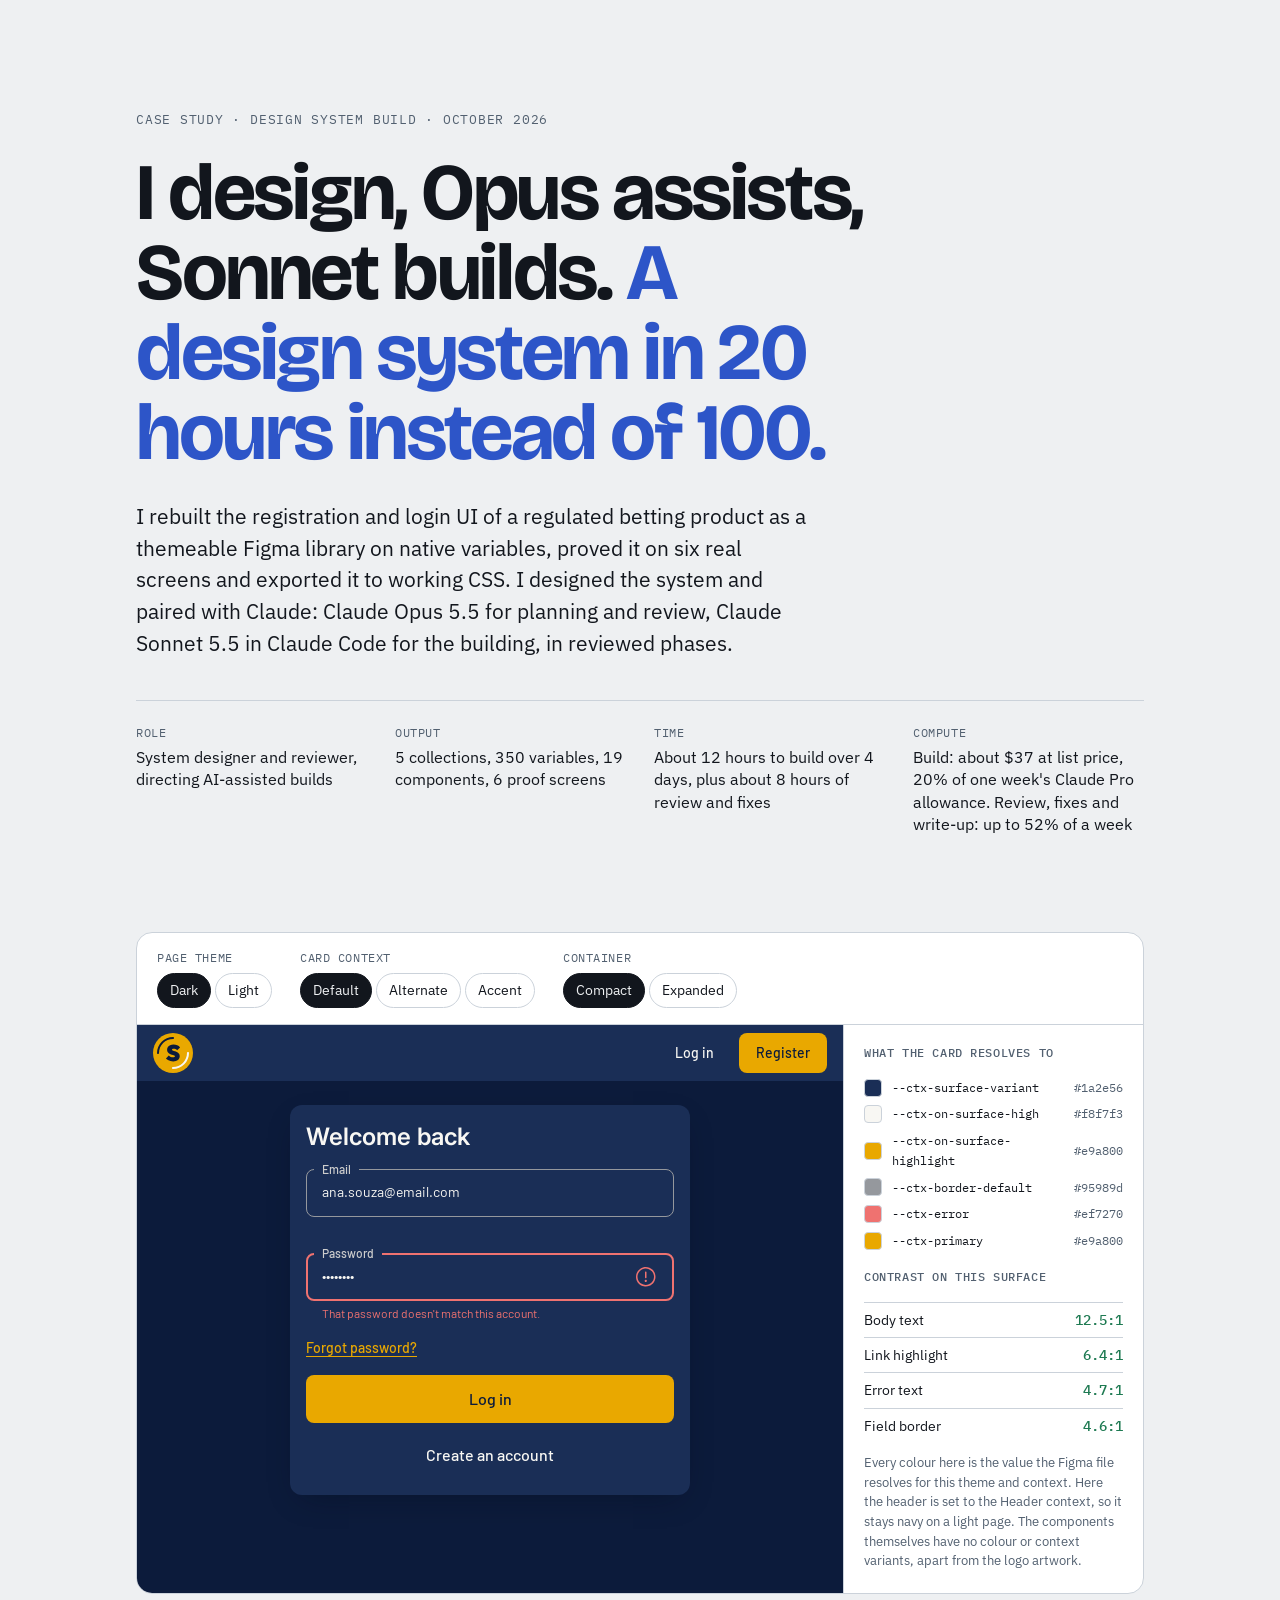
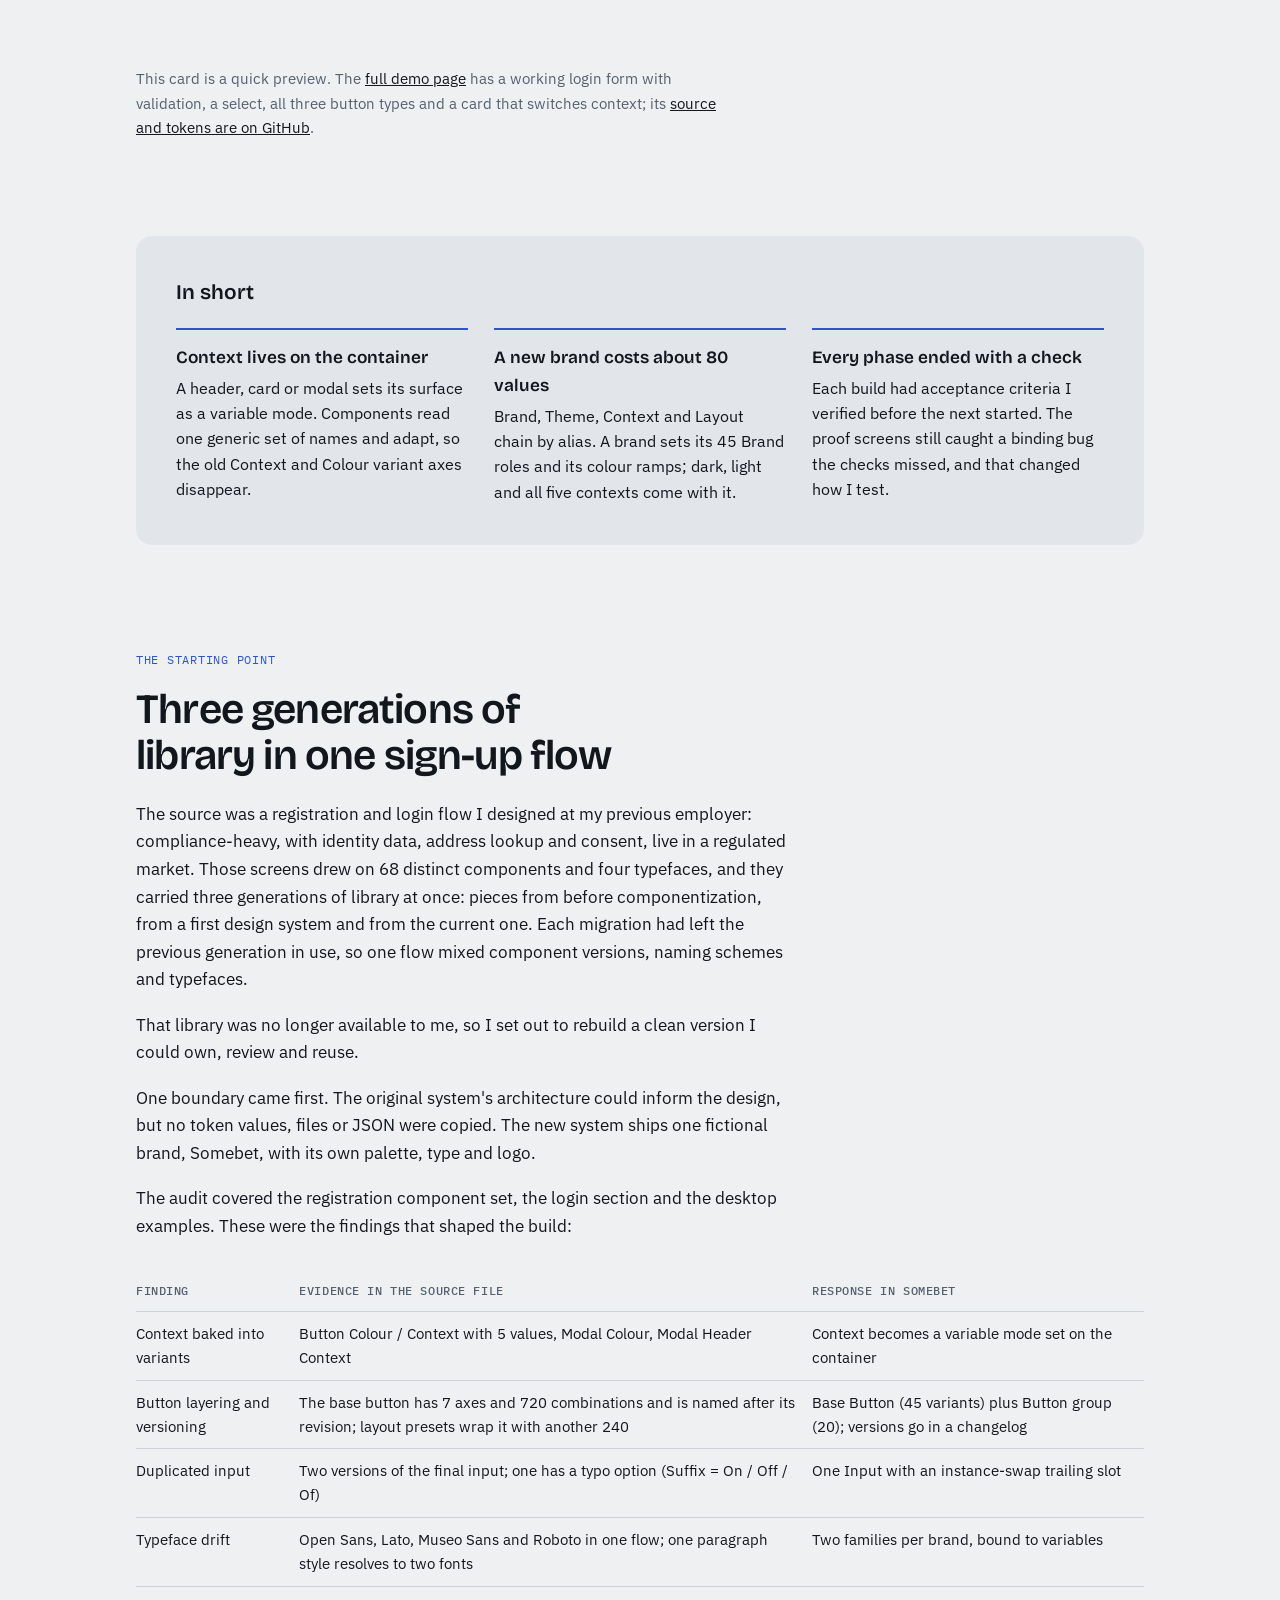
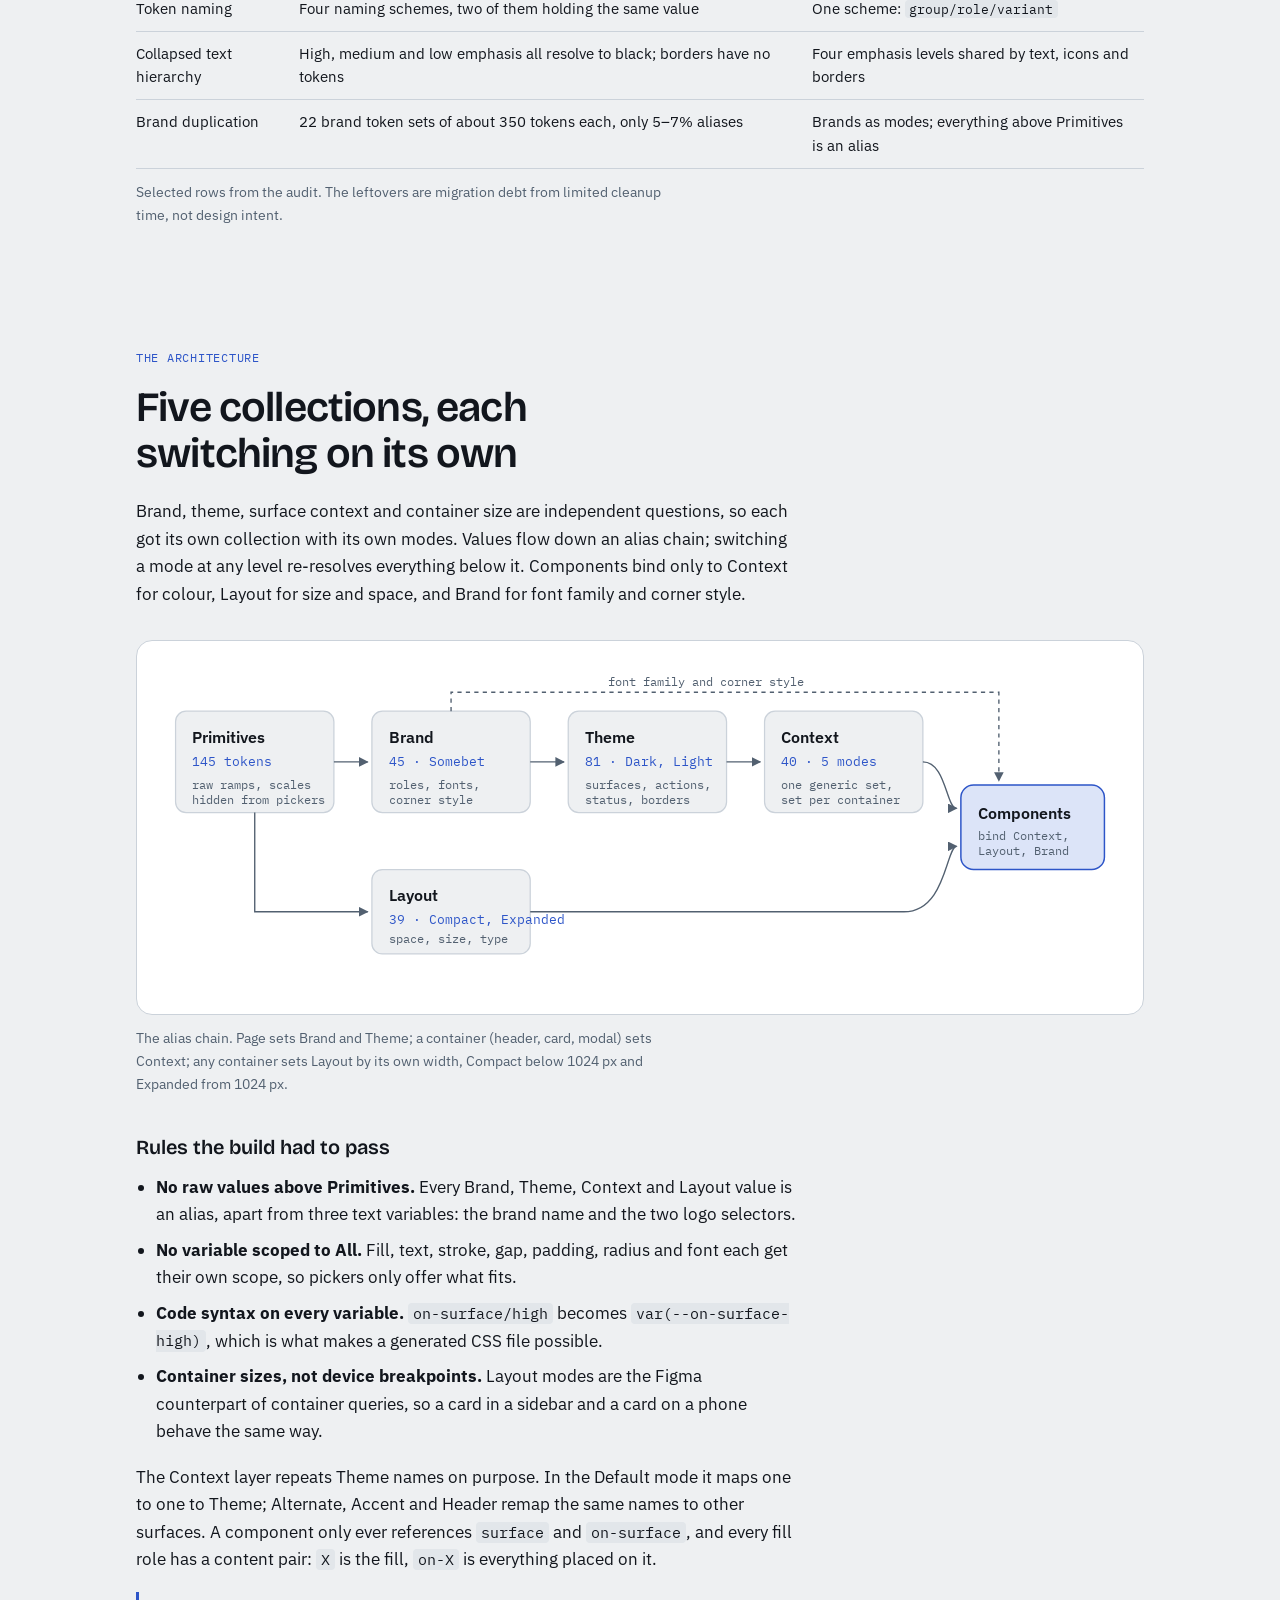
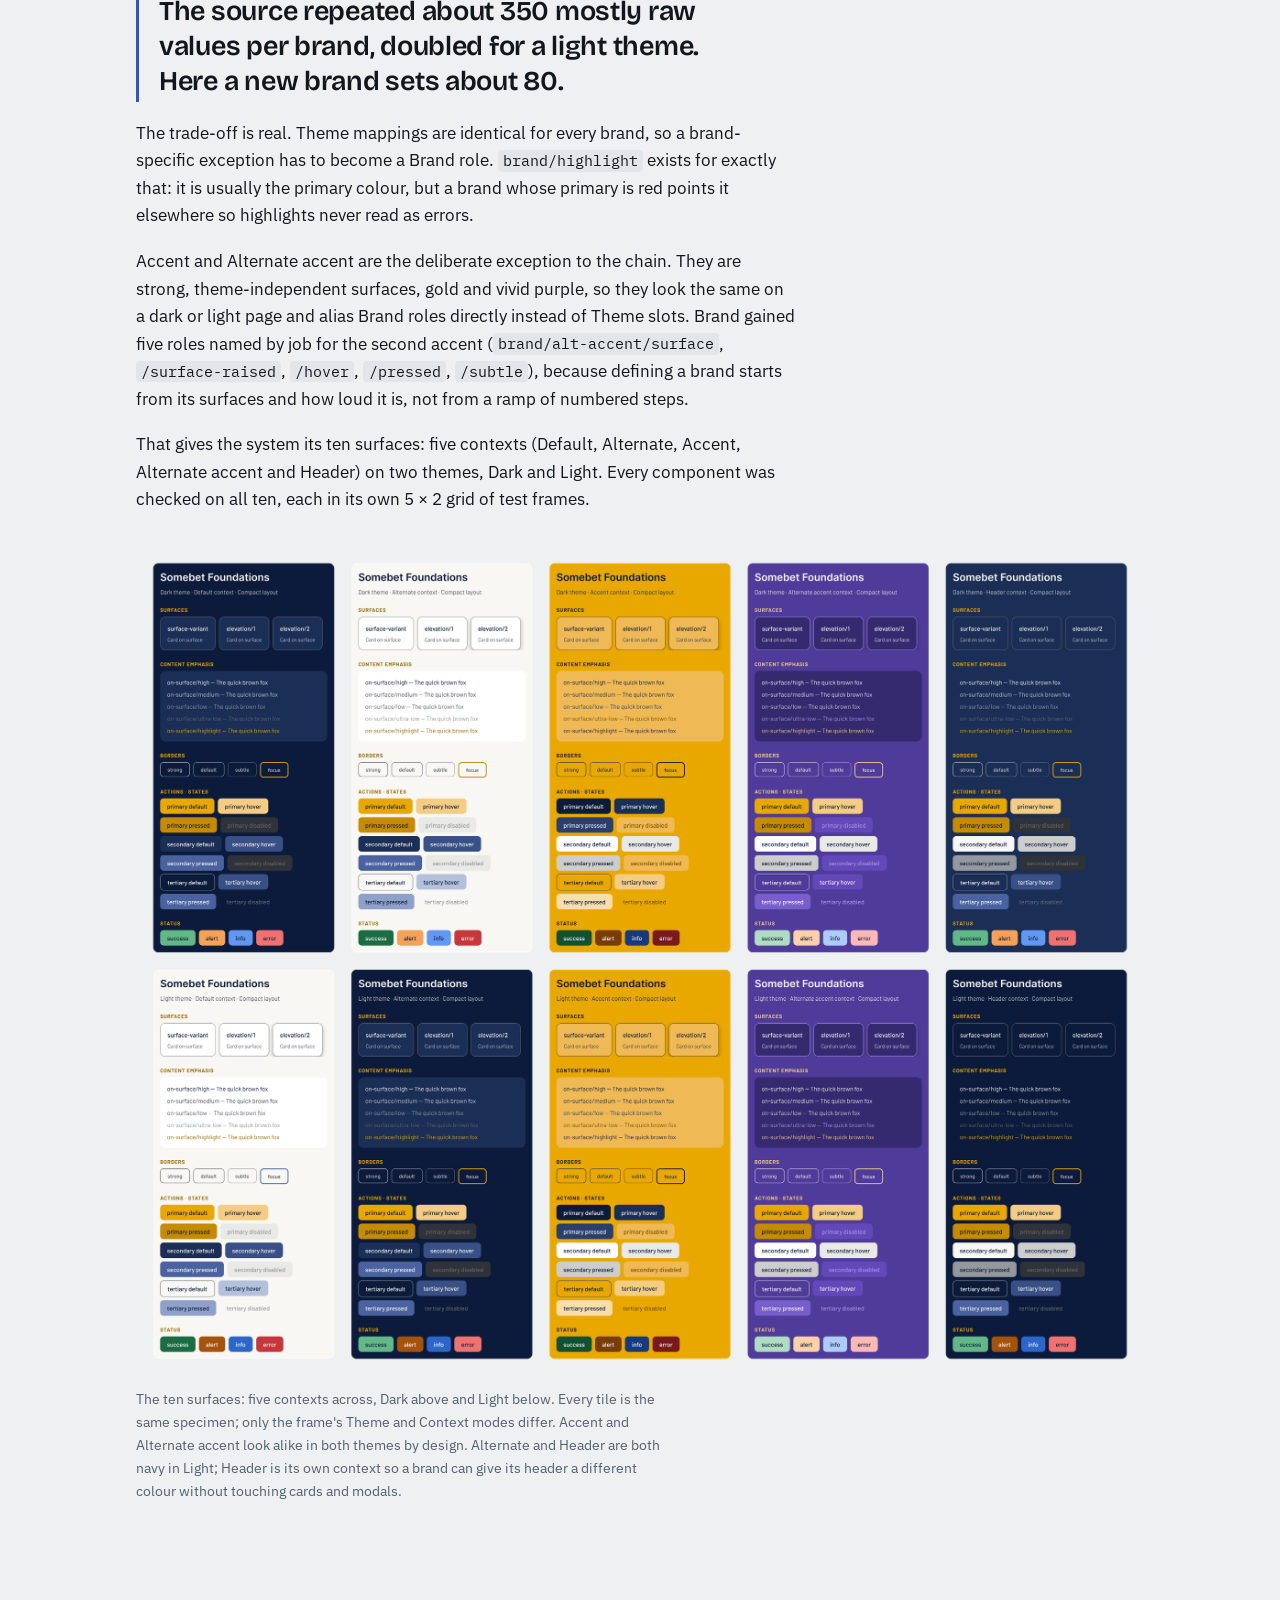
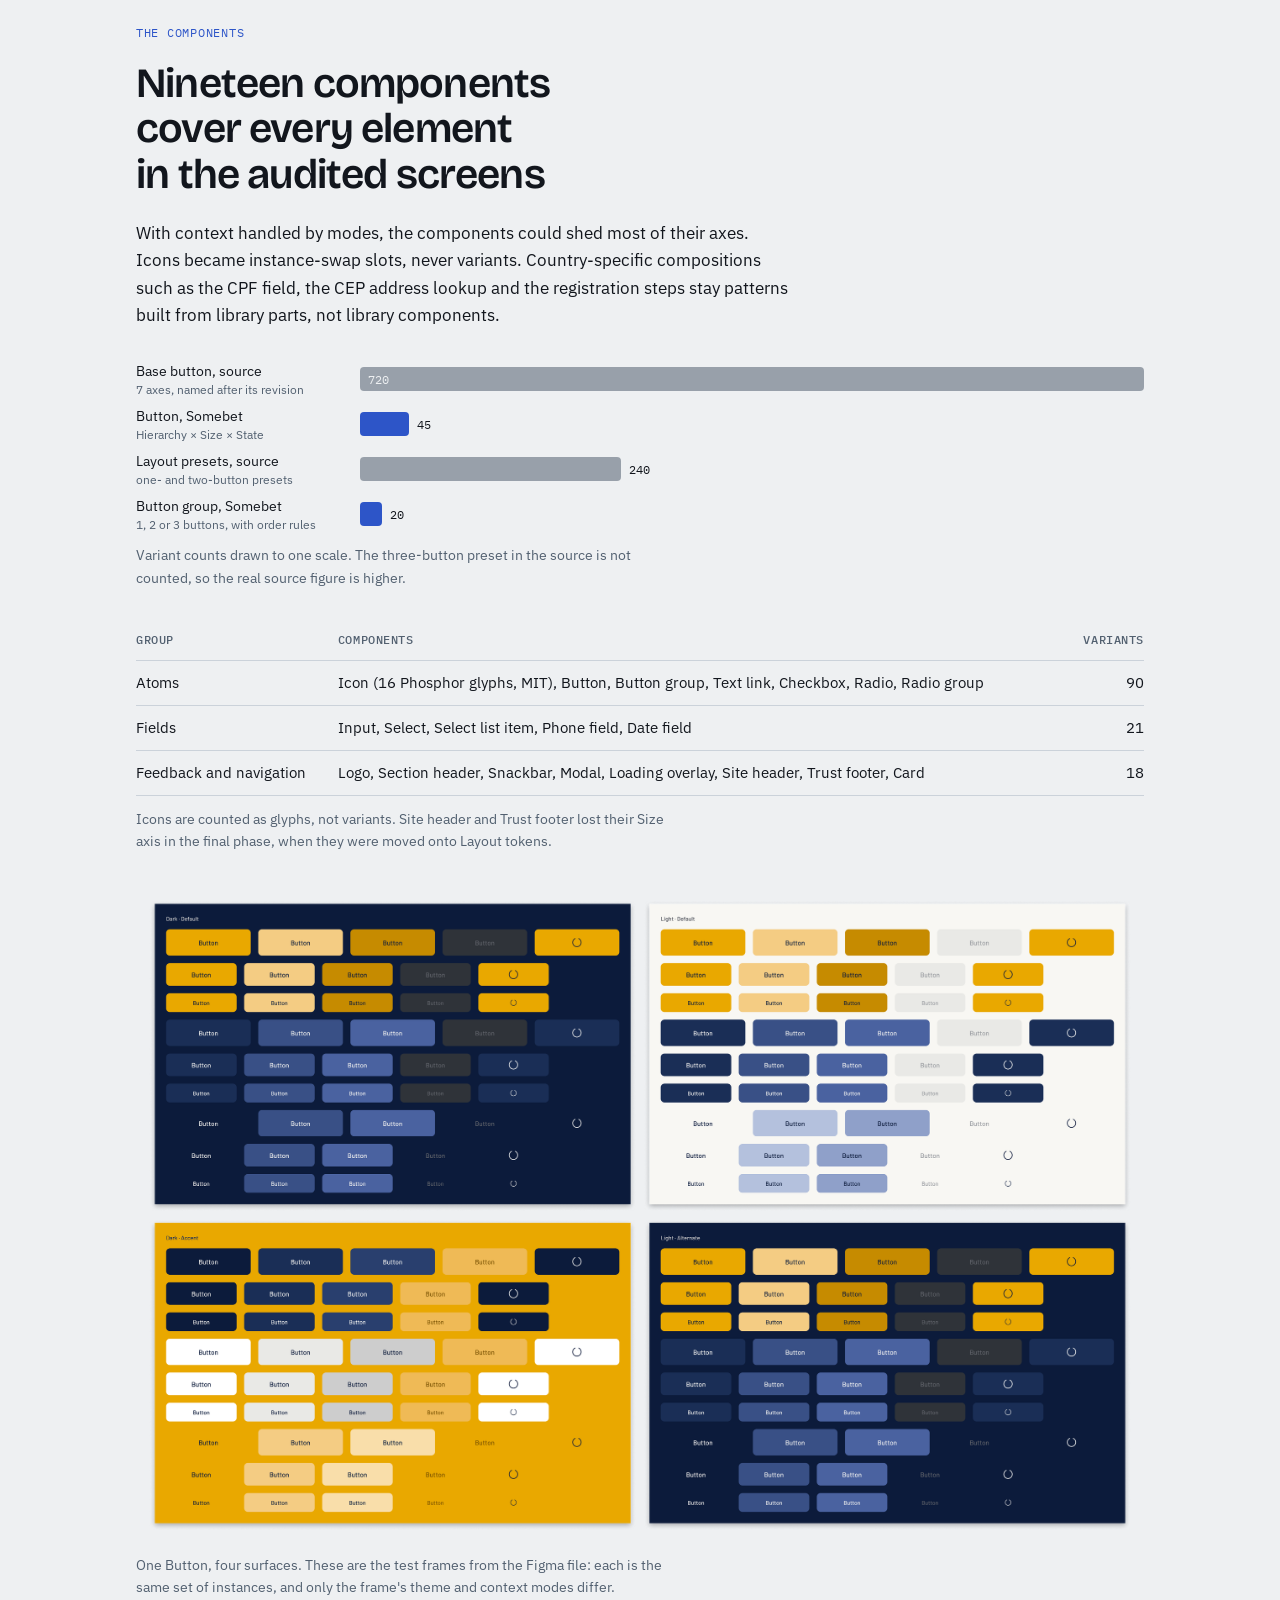
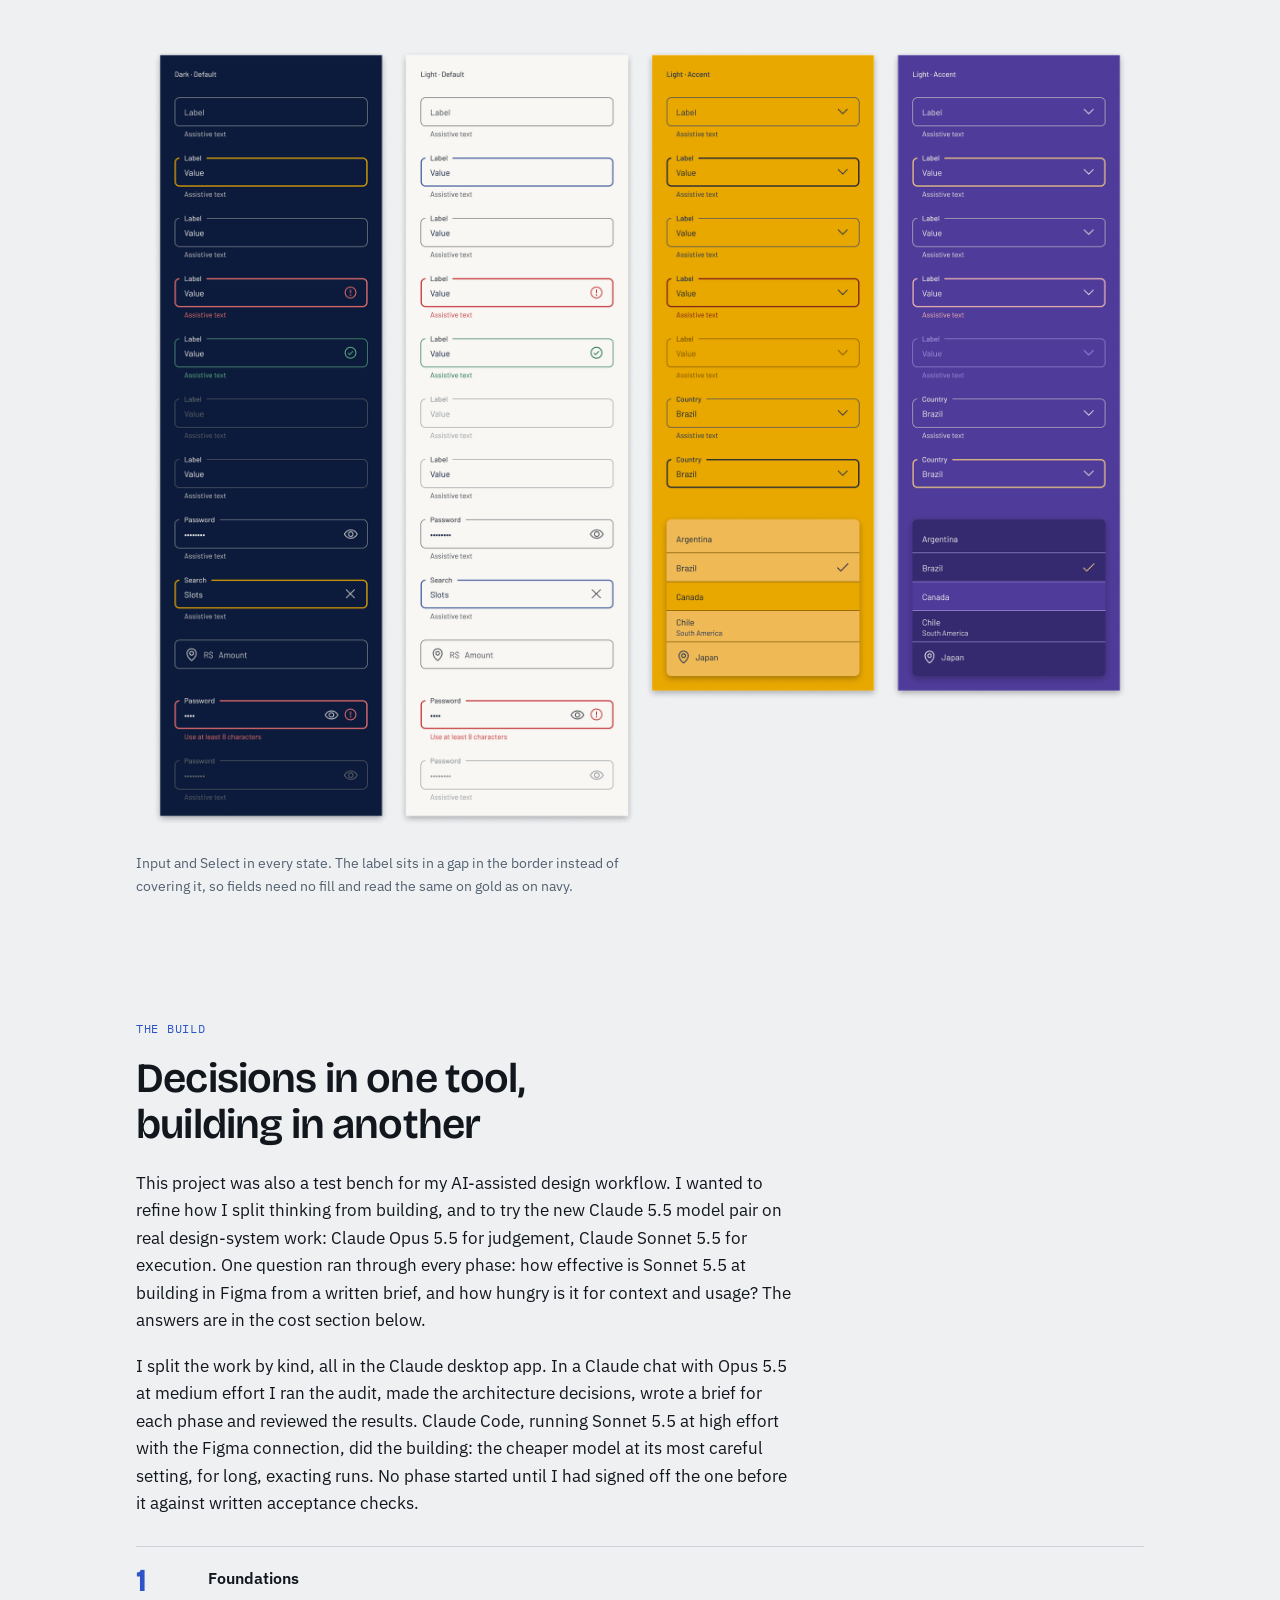
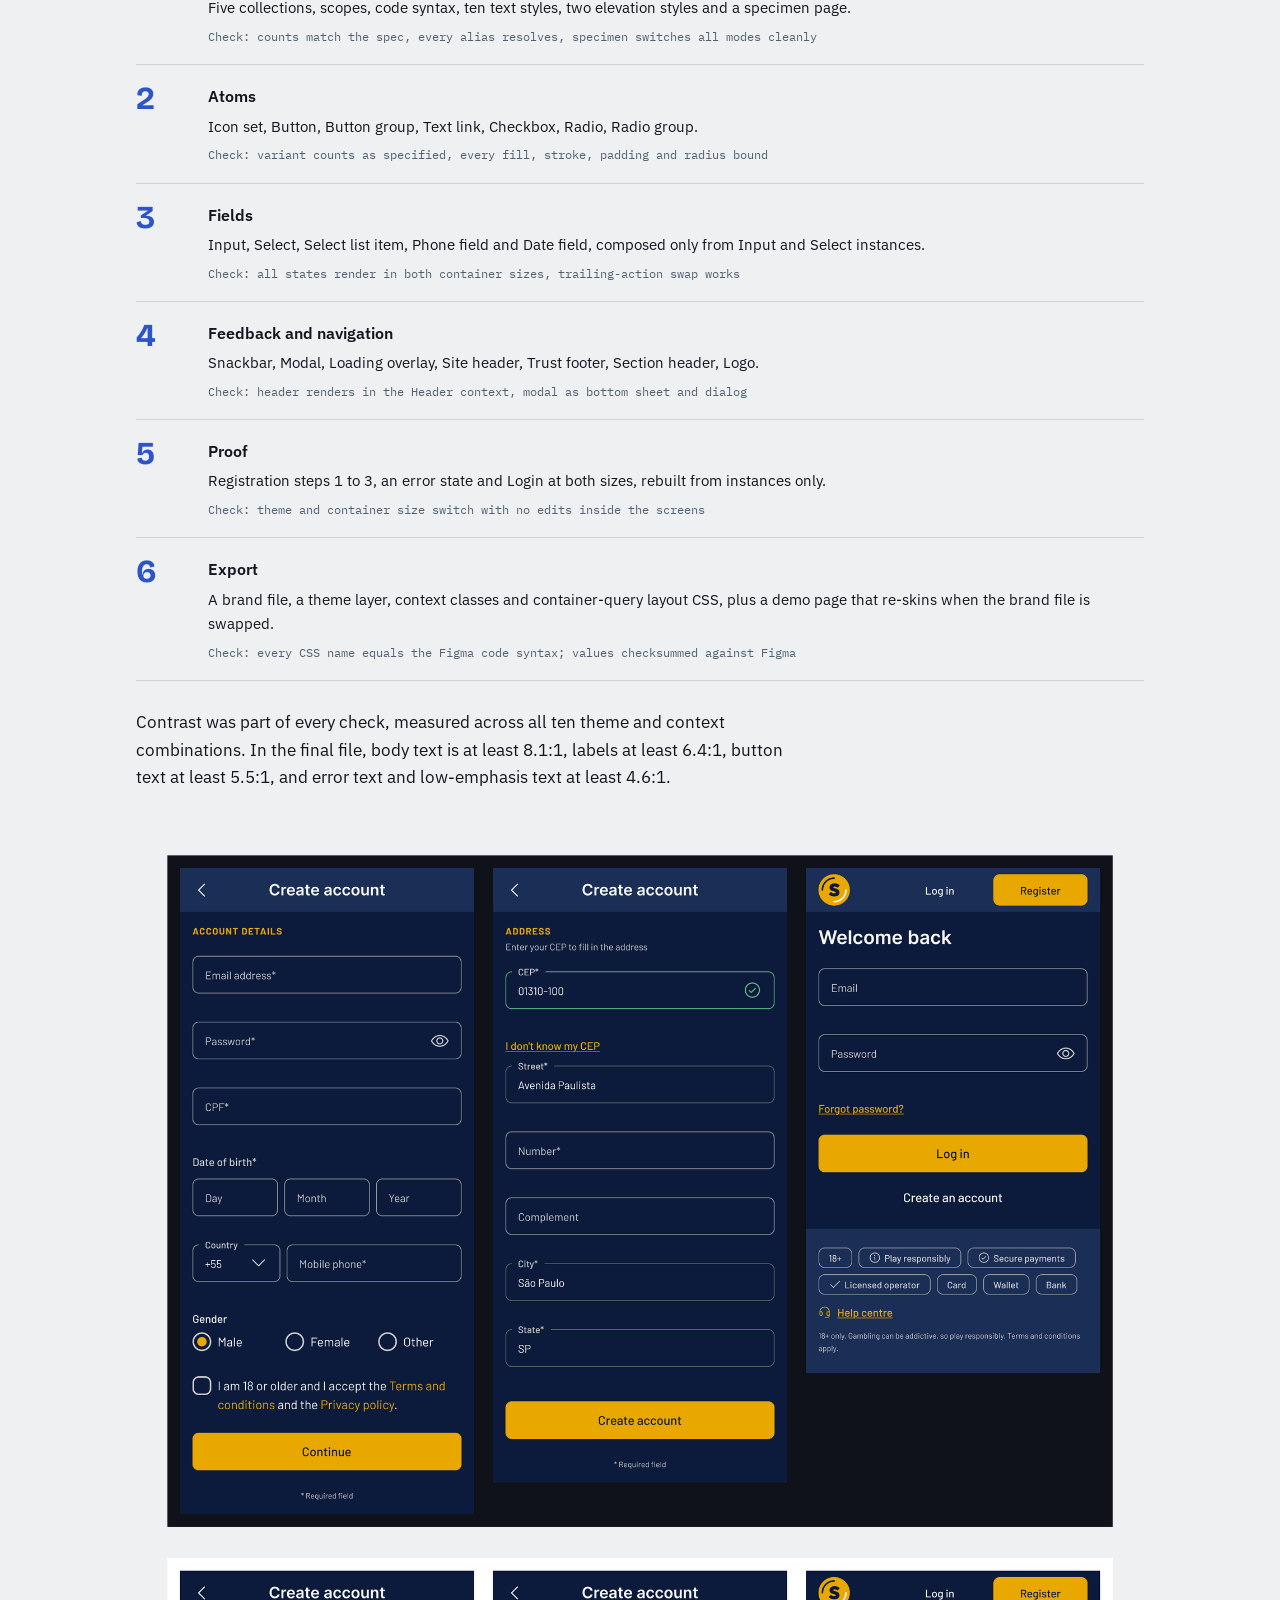
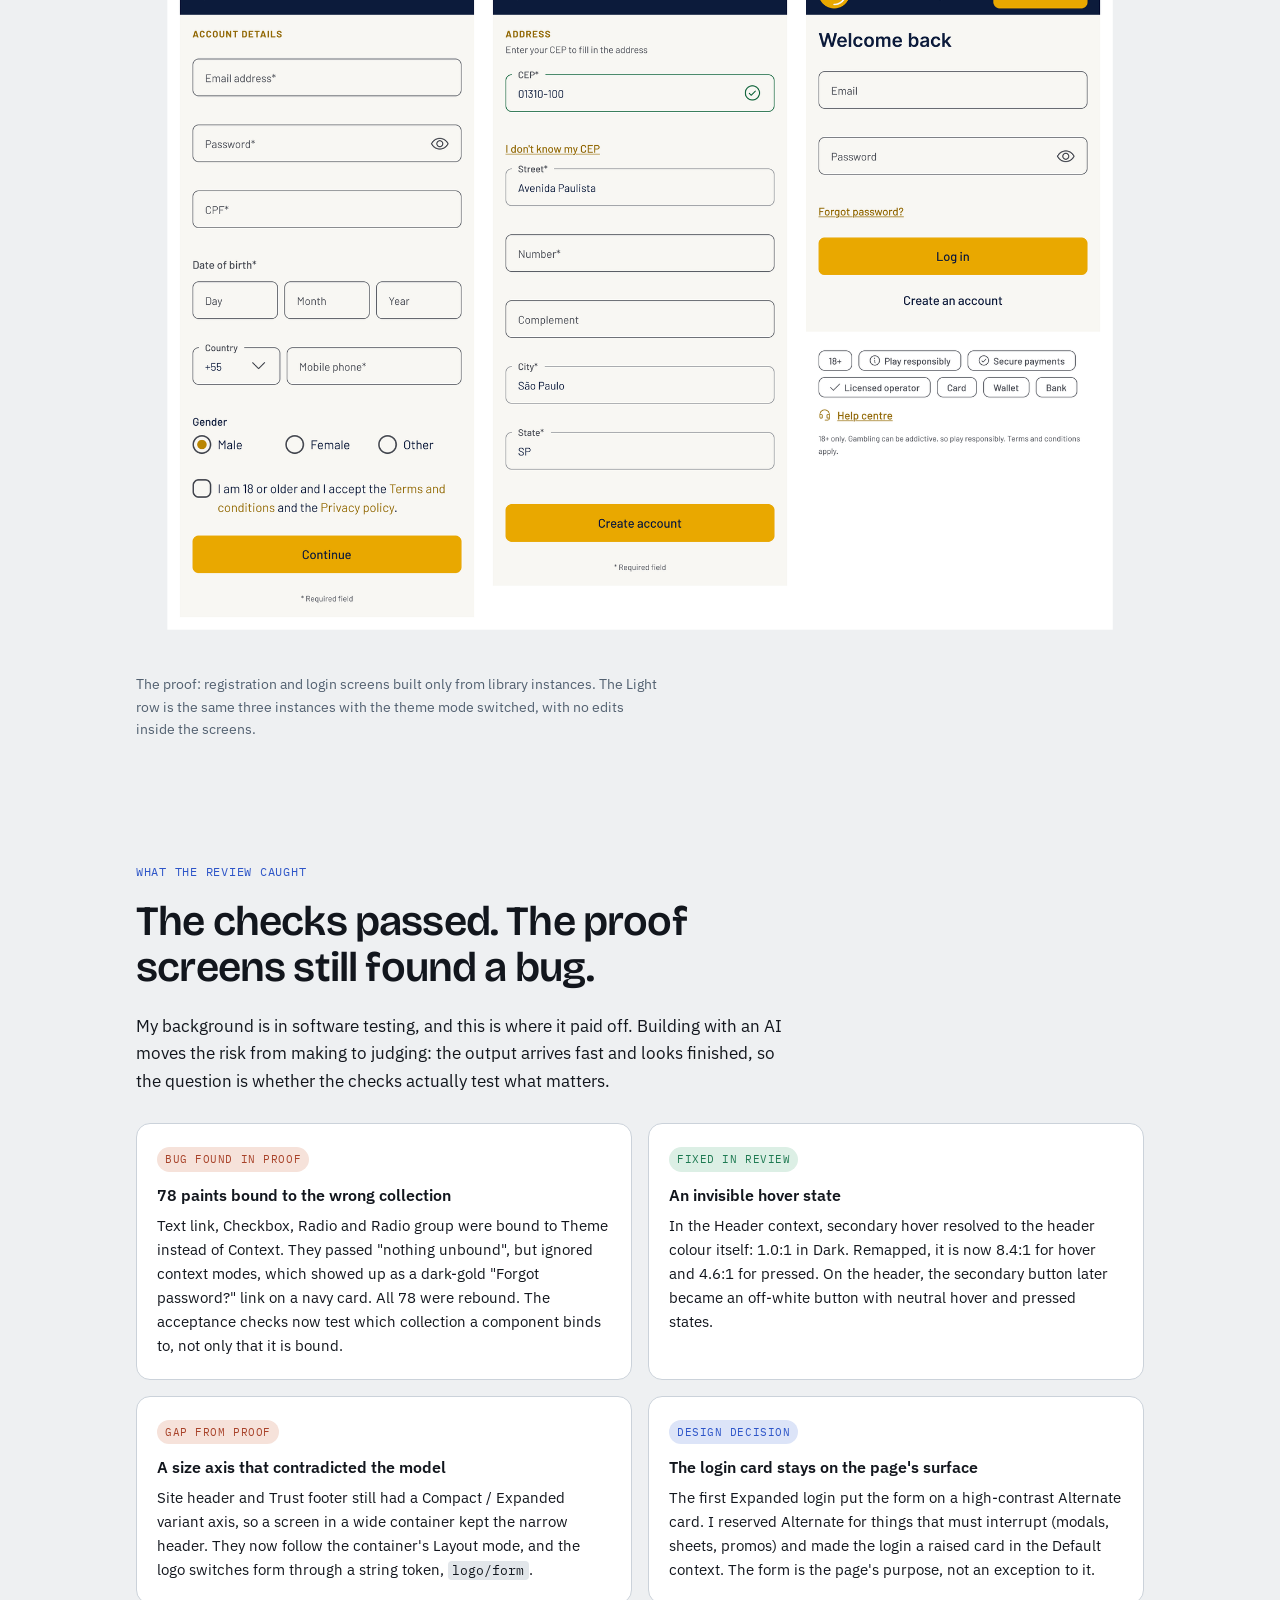
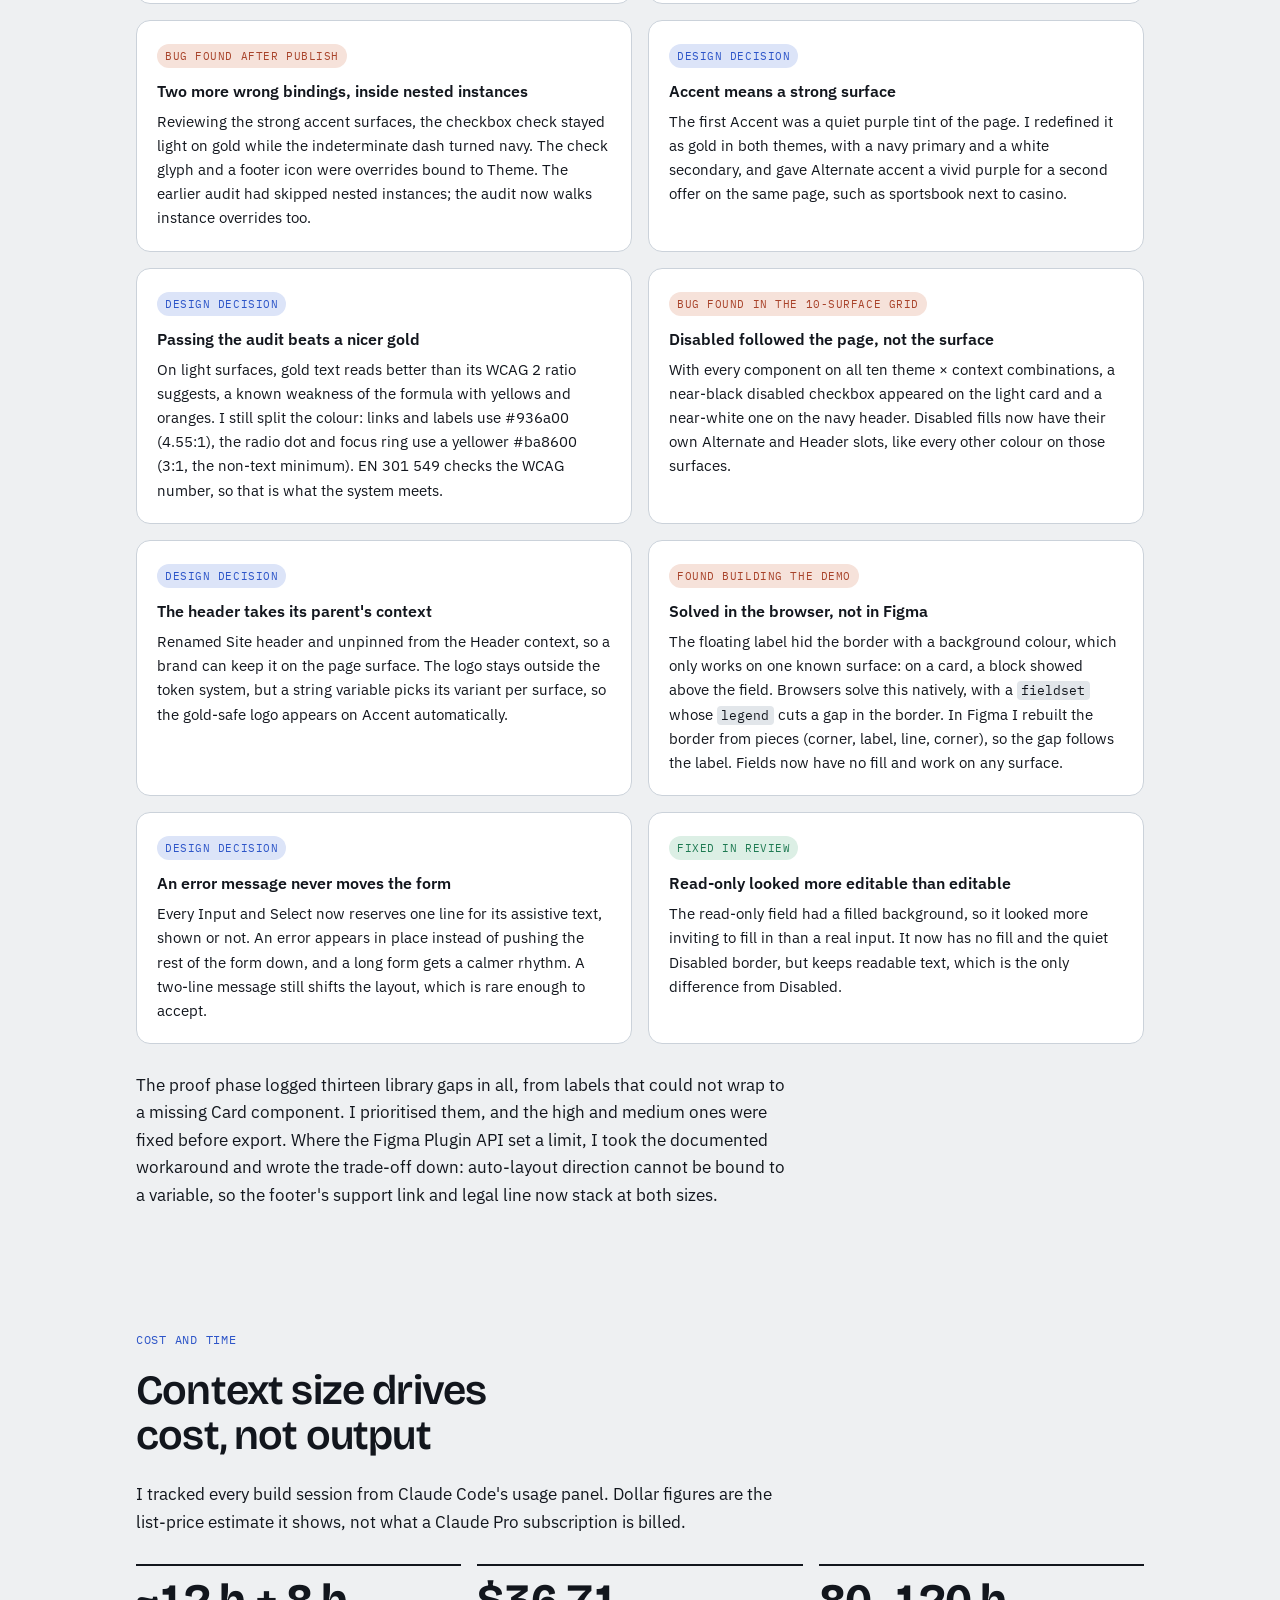
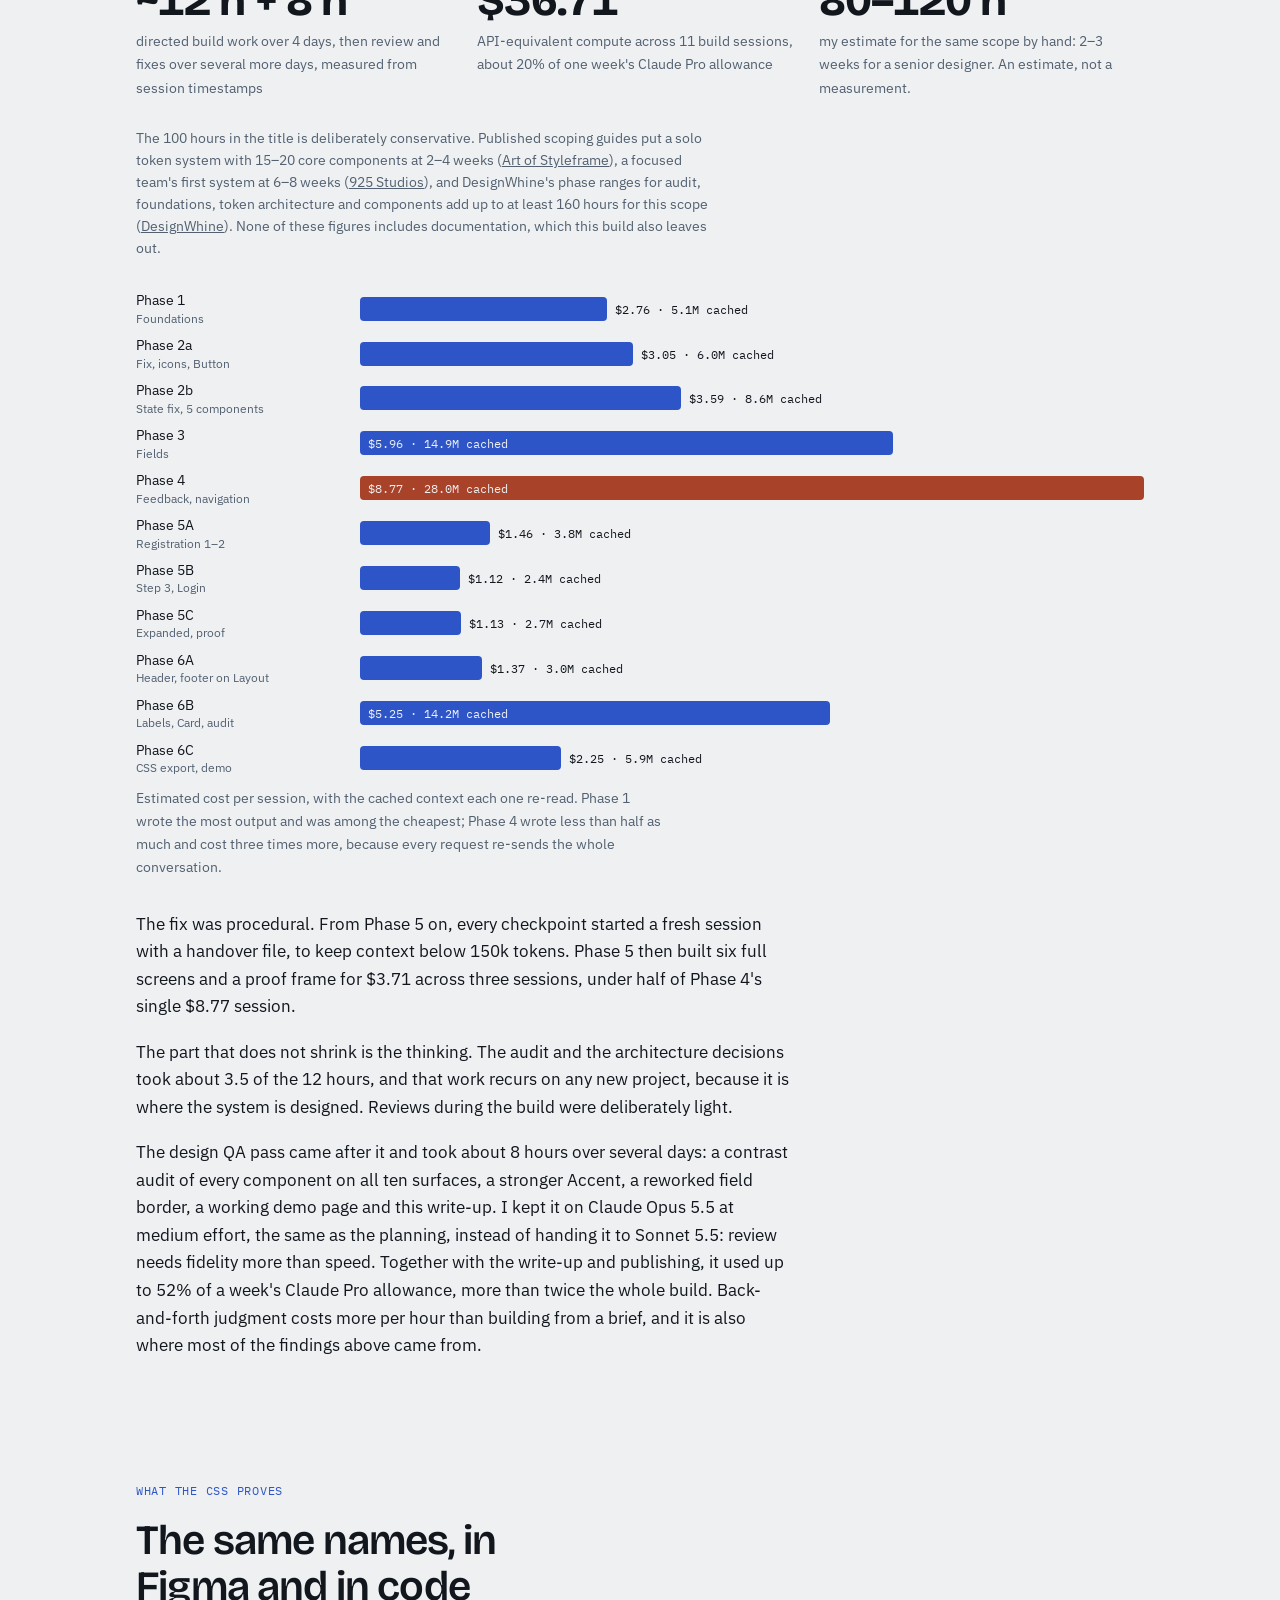
==== commit 1c401006: "Case study: sources for the by-hand estimate Co-Authored-By: Claude Opus 5.5 <noreply@anthropic.com>" ====
--- a/index.html
+++ b/index.html
@@ -203,6 +203,8 @@
 .stat{border-top:2px solid var(--ink);padding-top:12px}
 .stat b{display:block;font-family:var(--display);font-weight:700;font-size:clamp(2rem,4vw,2.8rem);line-height:1;letter-spacing:-.02em;font-variant-numeric:tabular-nums}
 .stat span{display:block;font-size:.9rem;color:var(--ink-soft);margin-top:6px}
+.srcnote{font-size:.85rem;color:var(--ink-soft);max-width:72ch;margin:-8px 0 28px}
+.srcnote a{color:inherit}
 
 .demo-more{margin:-32px 0 clamp(56px,9vw,96px);font-size:.95rem;color:var(--ink-soft);max-width:66ch}
 .demo-more a{color:var(--ink)}
@@ -453,6 +455,7 @@
     <div class="stat"><b>$36.71</b><span>API-equivalent compute across 11 build sessions, about 20% of one week's Claude Pro allowance</span></div>
     <div class="stat"><b>80–120 h</b><span>my estimate for the same scope by hand: 2–3 weeks for a senior designer. An estimate, not a measurement.</span></div>
   </div>
+  <p class="srcnote">The 100 hours in the title is deliberately conservative. Published scoping guides put a solo token system with 15–20 core components at 2–4 weeks (<a href="https://artofstyleframe.com/blog/how-to-build-design-system-figma/">Art of Styleframe</a>), a focused team's first system at 6–8 weeks (<a href="https://www.925studios.co/blog/how-to-build-design-system-from-scratch-2026">925 Studios</a>), and DesignWhine's phase ranges for audit, foundations, token architecture and components add up to at least 160 hours for this scope (<a href="https://www.designwhine.com/how-to-estimate-creating-a-design-system-in-hours/">DesignWhine</a>). None of these figures includes documentation, which this build also leaves out.</p>
   <figure>
     <div class="bars" id="costbars" role="img" aria-label="Estimated cost per build session in US dollars. Phase 1, 2.76. Phase 2a, 3.05. Phase 2b, 3.59. Phase 3, 5.96. Phase 4, 8.77. Phase 5A, 1.46. Phase 5B, 1.12. Phase 5C, 1.13. Phase 6A, 1.37. Phase 6B, 5.25. Phase 6C, 2.25."></div>
     <figcaption>Estimated cost per session, with the cached context each one re-read. Phase 1 wrote the most output and was among the cheapest; Phase 4 wrote less than half as much and cost three times more, because every request re-sends the whole conversation.</figcaption>
